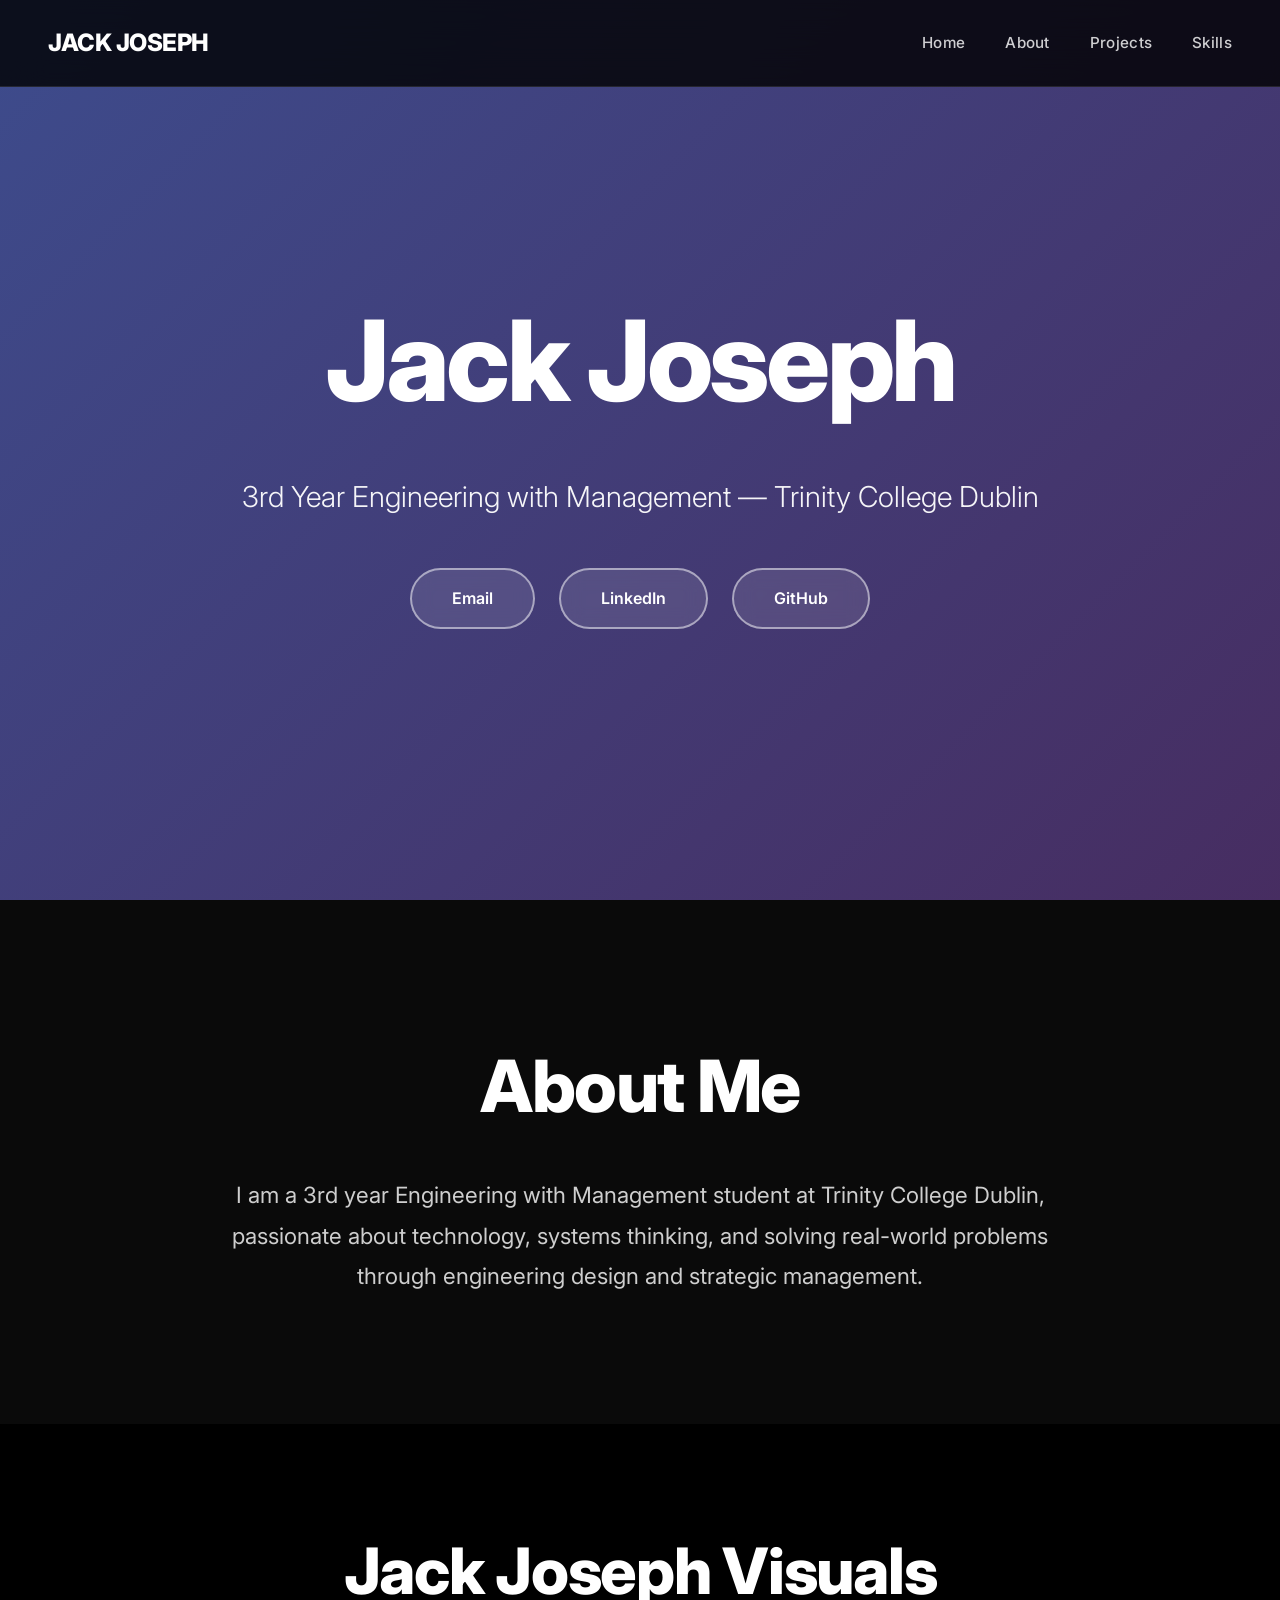
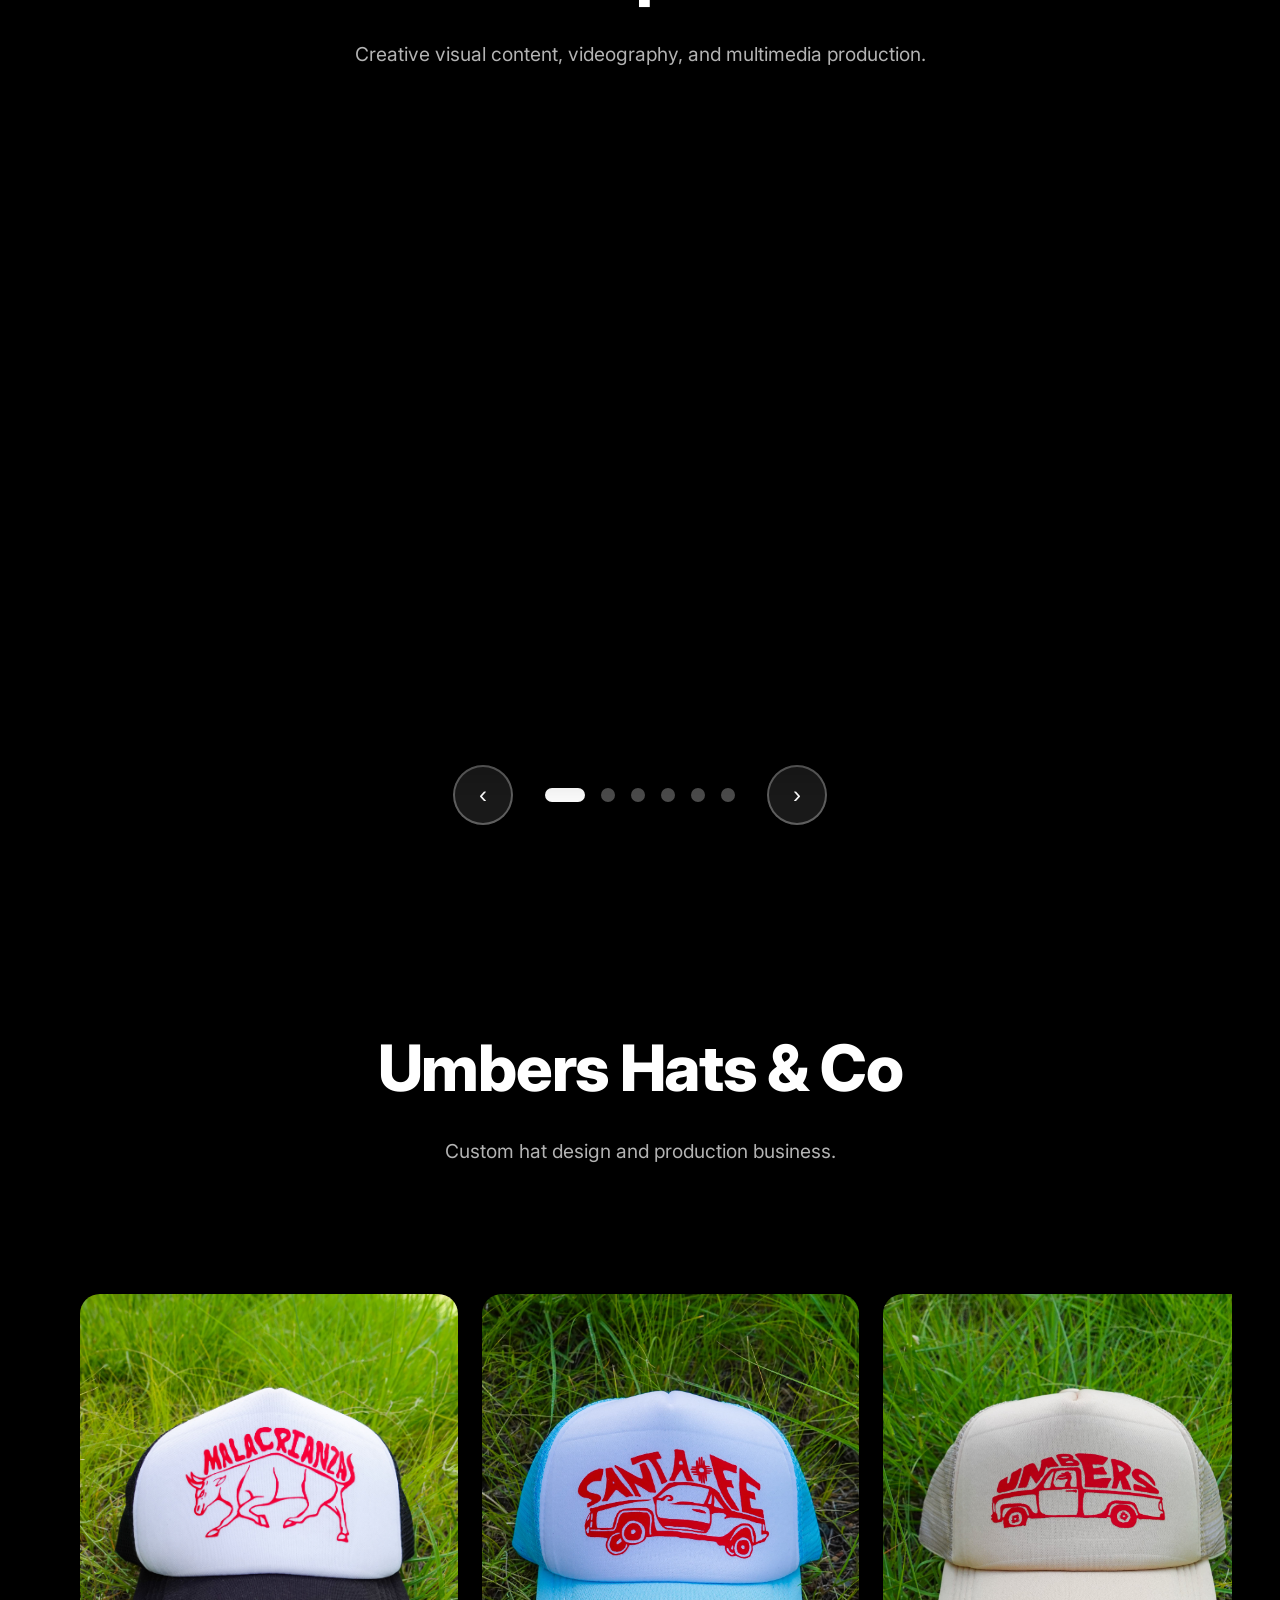
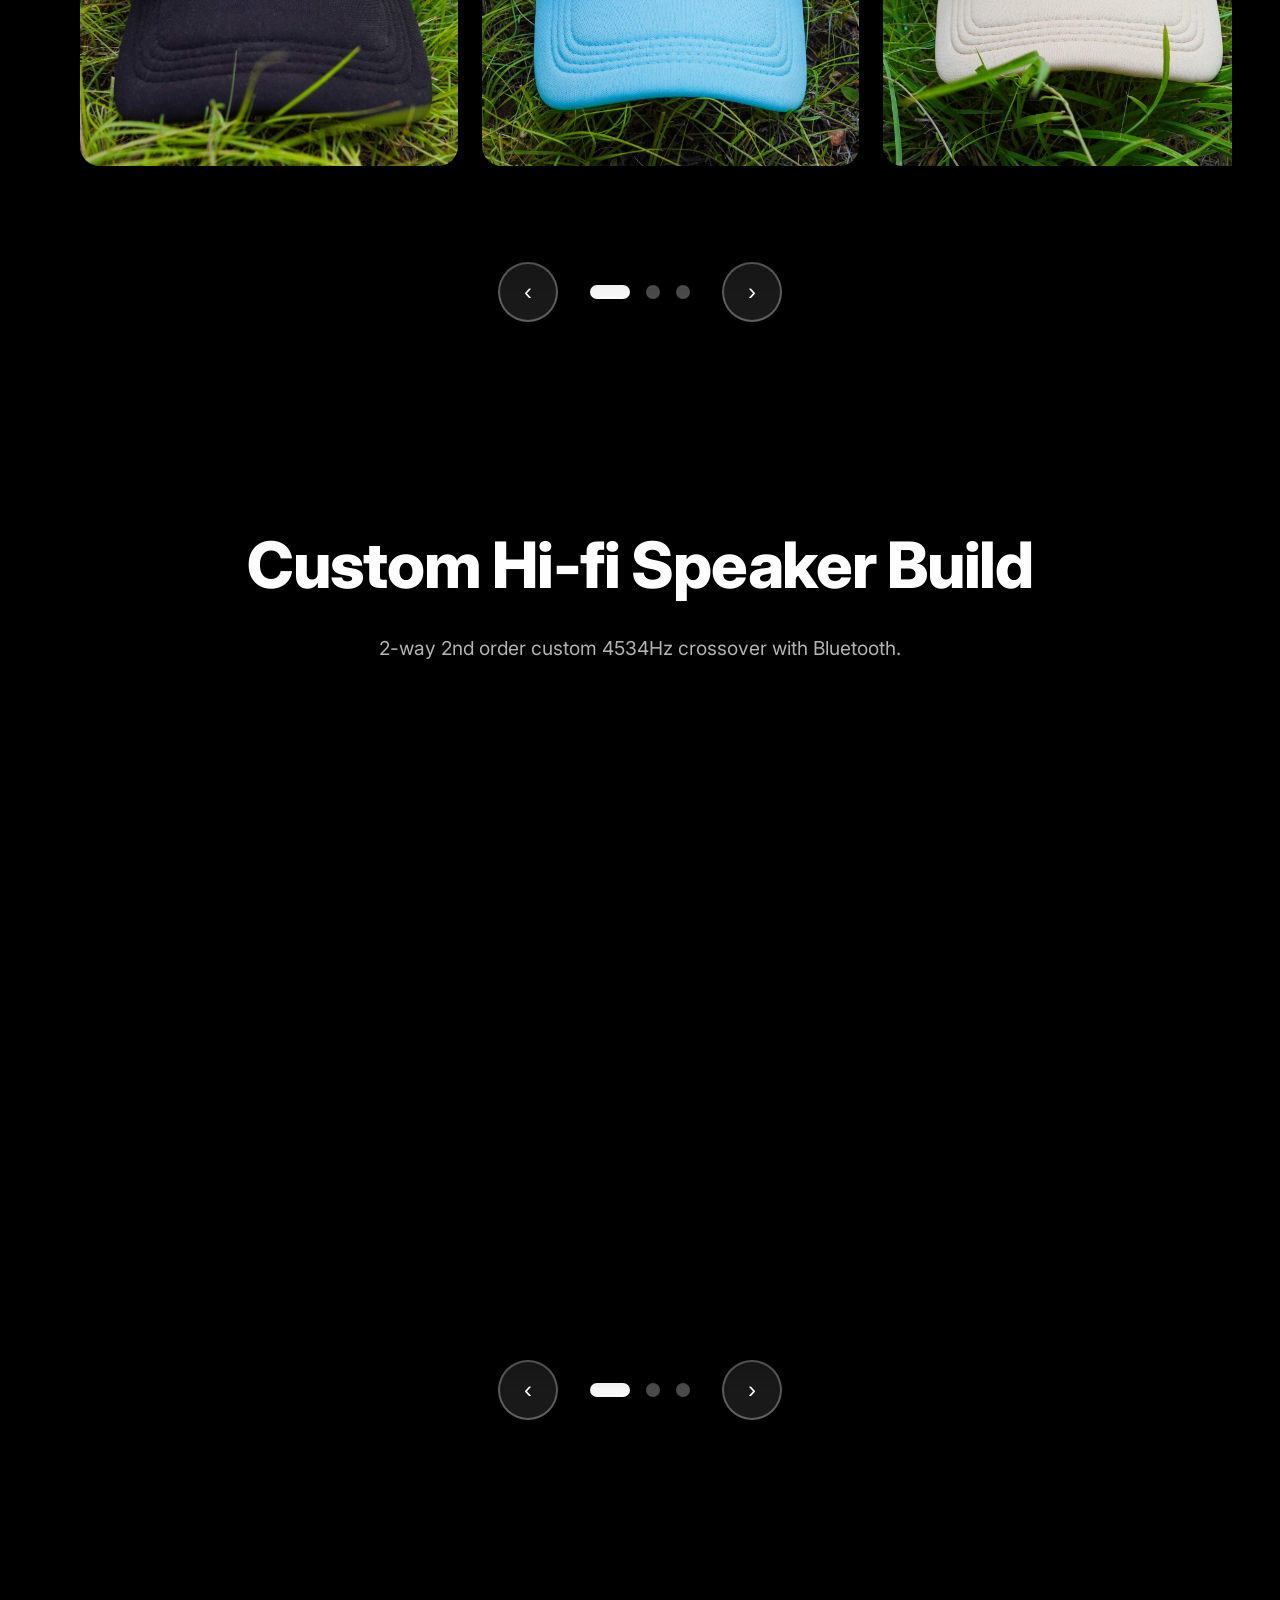
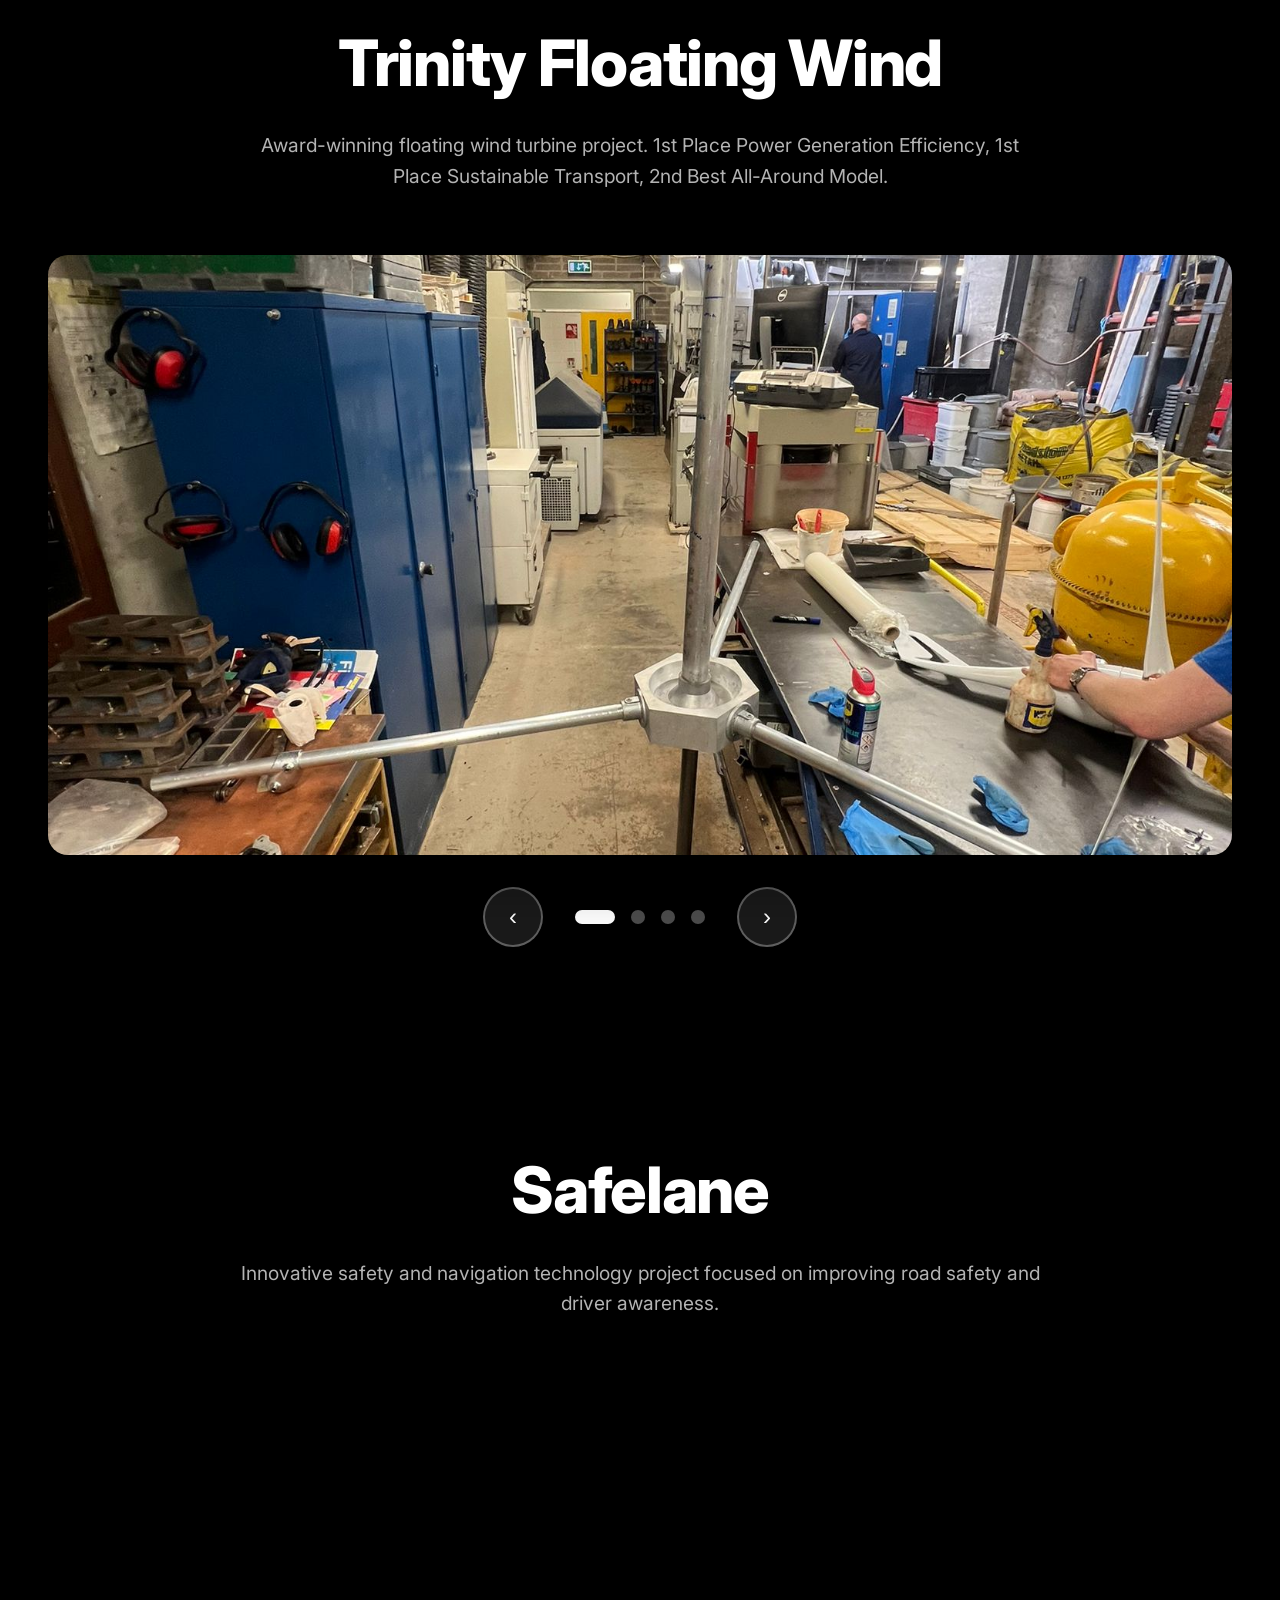
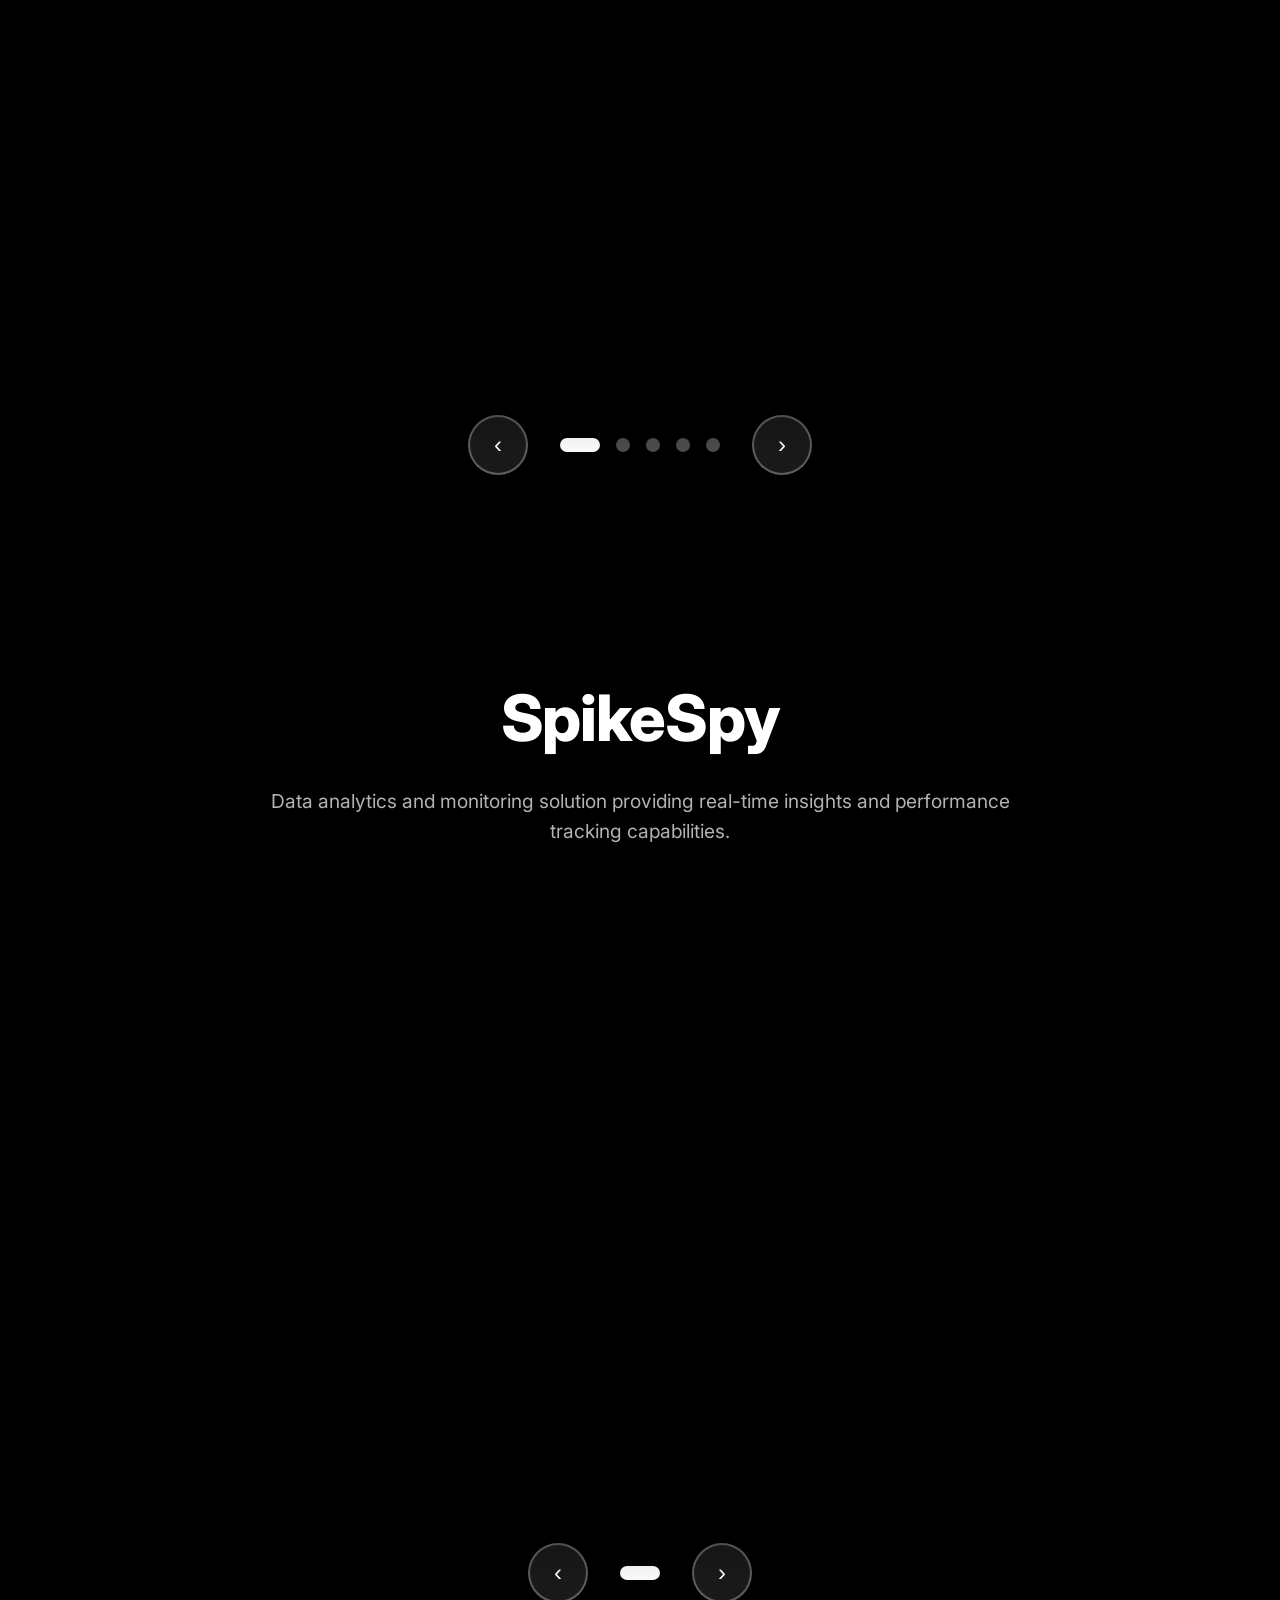
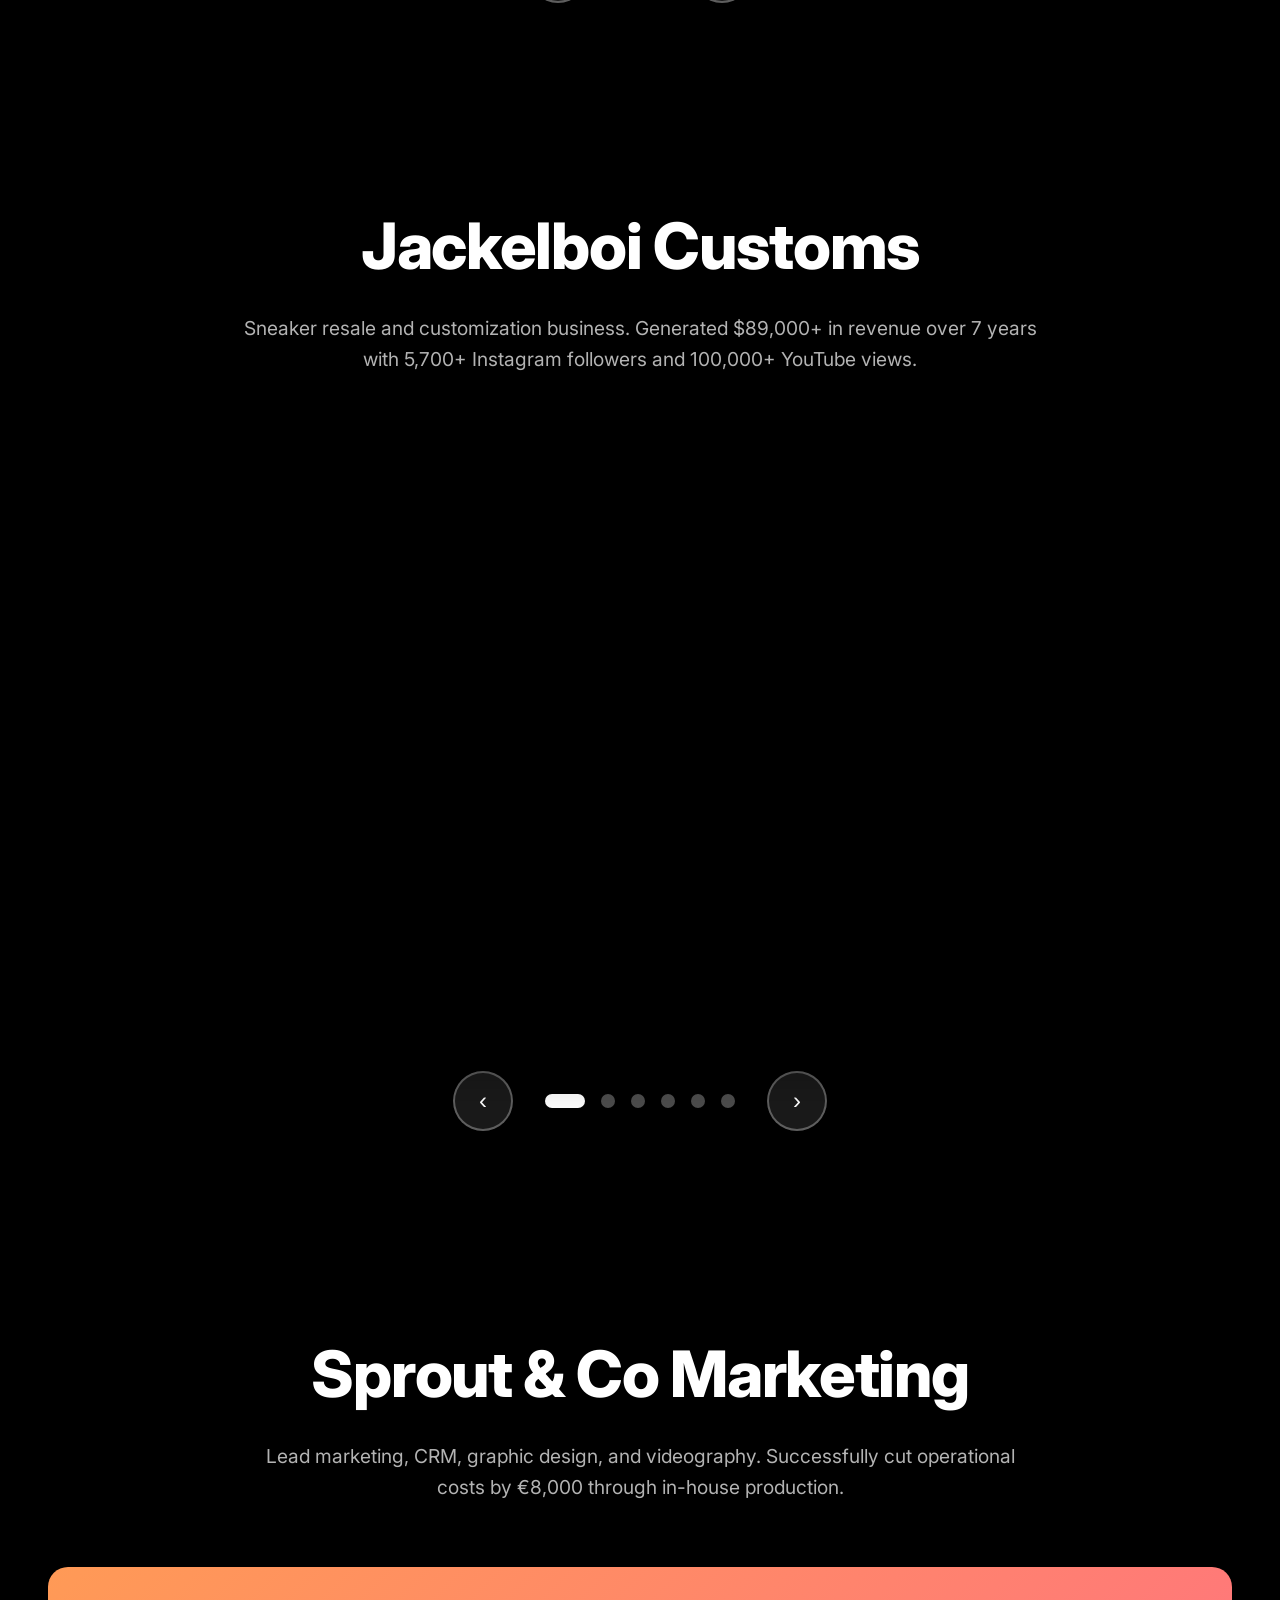
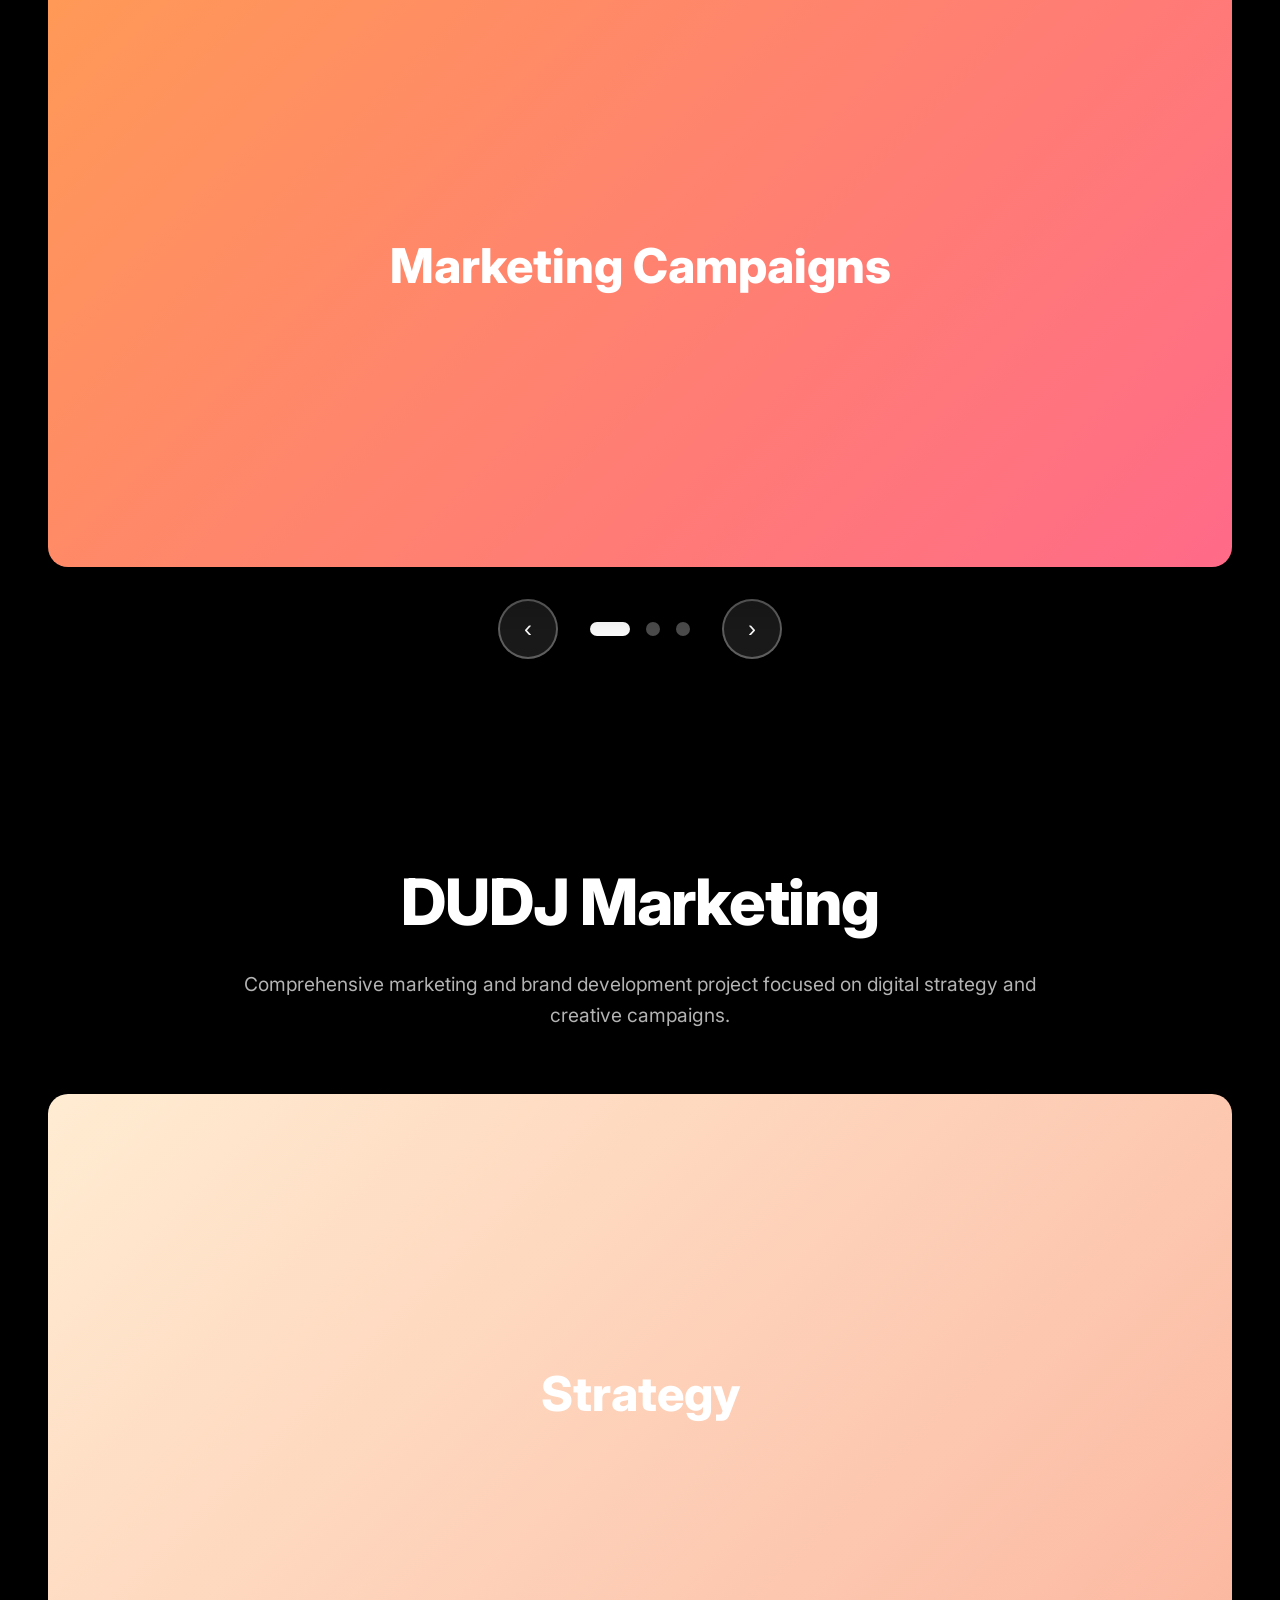
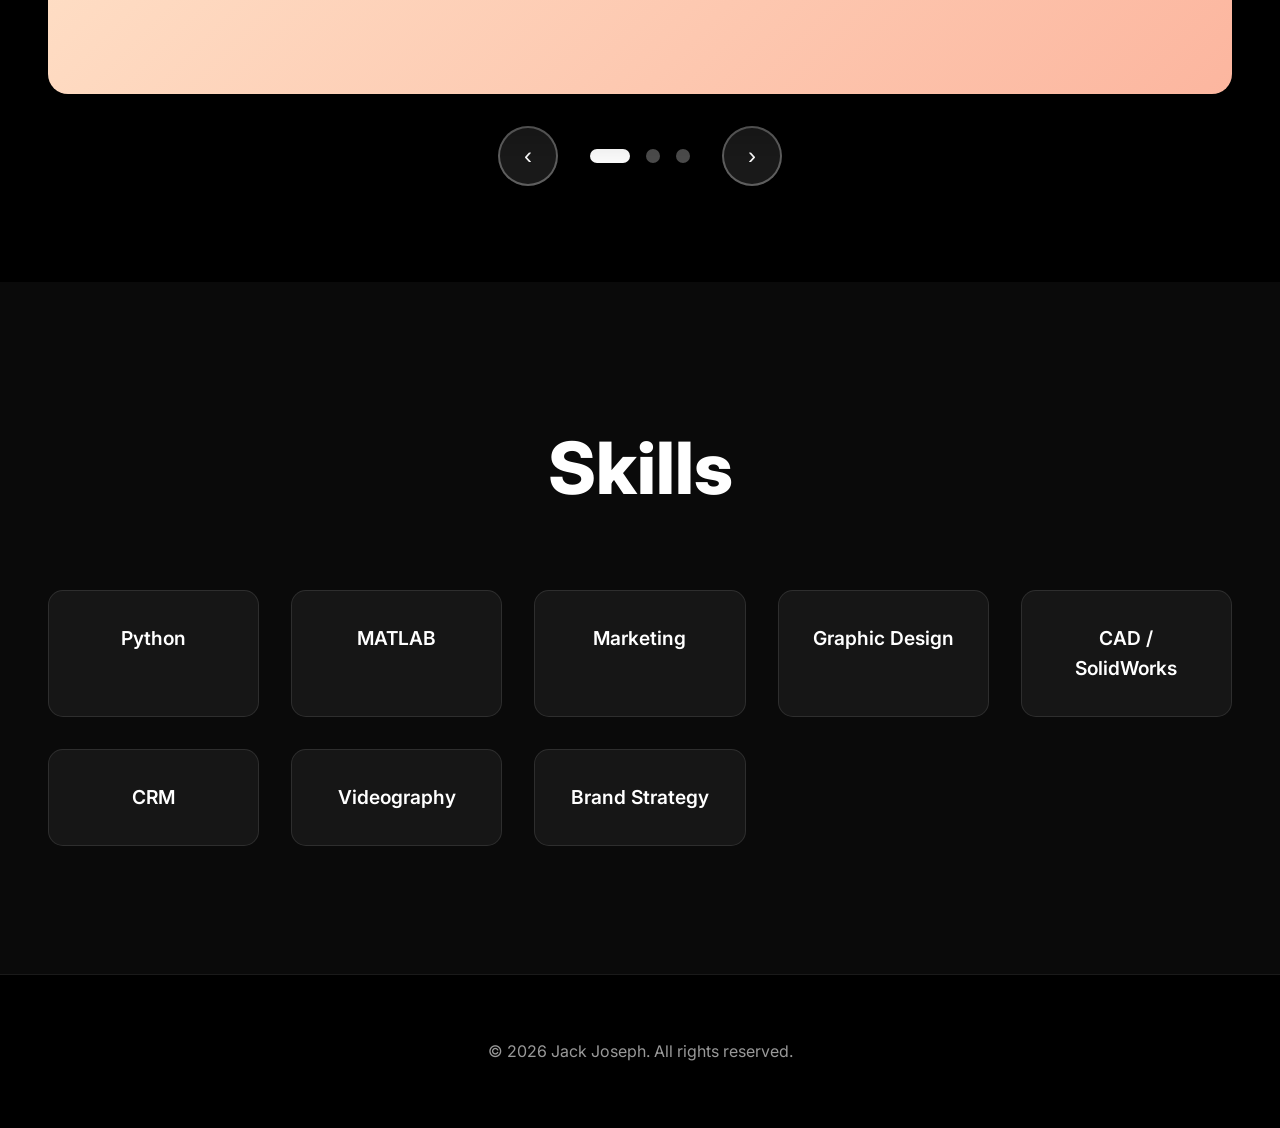
==== index.html @ 951cf1d5 "Add files via upload" ====
<!DOCTYPE html>
<html lang="en">
<head>
    <meta charset="UTF-8" />
    <meta name="viewport" content="width=device-width, initial-scale=1.0" />
    <title>Jack Joseph - Engineering Portfolio</title>
    <link href="https://fonts.googleapis.com/css2?family=Inter:wght@300;400;600;700;800&display=swap" rel="stylesheet">
    <style>
        * {
            box-sizing: border-box;
            margin: 0;
            padding: 0;
        }

        :root {
            --primary: #0a0a0a;
            --secondary: #1a1a1a;
            --accent: #3b82f6;
            --bg: #fafafa;
            --text: #ffffff;
        }

        body {
            font-family: "Inter", -apple-system, BlinkMacSystemFont, sans-serif;
            background: #000;
            color: var(--text);
            line-height: 1.6;
            overflow-x: hidden;
        }

        /* Navigation */
        nav {
            position: fixed;
            top: 0;
            width: 100%;
            background: rgba(0, 0, 0, 0.8);
            backdrop-filter: blur(20px);
            z-index: 1000;
            padding: 1.5rem 0;
            border-bottom: 1px solid rgba(255, 255, 255, 0.1);
        }

        nav .container {
            max-width: 1400px;
            margin: 0 auto;
            padding: 0 3rem;
            display: flex;
            justify-content: space-between;
            align-items: center;
        }

        nav .logo {
            font-weight: 800;
            font-size: 1.5rem;
            color: white;
            letter-spacing: -0.02em;
        }

        nav ul {
            display: flex;
            list-style: none;
            gap: 2.5rem;
        }

        nav a {
            color: rgba(255, 255, 255, 0.8);
            text-decoration: none;
            font-weight: 500;
            font-size: 0.95rem;
            transition: color 0.3s;
            letter-spacing: 0.02em;
        }

        nav a:hover {
            color: white;
        }

        /* Hero Section */
        .hero {
            height: 100vh;
            display: flex;
            align-items: center;
            justify-content: center;
            position: relative;
            overflow: hidden;
            background: linear-gradient(135deg, rgba(102, 126, 234, 0.6) 0%, rgba(118, 75, 162, 0.6) 100%);
        }

        .hero-content {
            position: relative;
            z-index: 2;
            text-align: center;
            max-width: 1000px;
            padding: 2rem;
        }

        .hero h1 {
            font-size: clamp(4rem, 10vw, 7rem);
            font-weight: 800;
            margin-bottom: 1.5rem;
            letter-spacing: -0.03em;
        }

        .hero .subtitle {
            font-size: clamp(1.3rem, 3vw, 1.8rem);
            margin-bottom: 3rem;
            font-weight: 300;
            opacity: 0.95;
        }

        .hero .contact-links {
            display: flex;
            gap: 1.5rem;
            justify-content: center;
            flex-wrap: wrap;
        }

        .hero .contact-links a {
            color: white;
            text-decoration: none;
            padding: 1rem 2.5rem;
            border: 2px solid rgba(255, 255, 255, 0.5);
            border-radius: 50px;
            font-weight: 600;
            font-size: 1rem;
            transition: all 0.3s;
            backdrop-filter: blur(10px);
            background: rgba(255, 255, 255, 0.1);
        }

        .hero .contact-links a:hover {
            background: white;
            color: var(--primary);
            transform: translateY(-2px);
        }

        /* About Section */
        #about {
            padding: 8rem 3rem;
            background: #0a0a0a;
            text-align: center;
        }

        #about h2 {
            font-size: clamp(3rem, 6vw, 4.5rem);
            font-weight: 800;
            margin-bottom: 2rem;
            letter-spacing: -0.02em;
        }

        #about p {
            max-width: 900px;
            margin: 0 auto;
            font-size: 1.4rem;
            line-height: 1.8;
            color: rgba(255, 255, 255, 0.8);
        }

        /* Projects Section */
        .project-section {
            min-height: 100vh;
            display: flex;
            flex-direction: column;
            padding: 6rem 0;
            background: #000;
        }

        .project-header {
            text-align: center;
            padding: 0 3rem 4rem;
        }

        .project-header h2 {
            font-size: clamp(2.5rem, 5vw, 4rem);
            font-weight: 800;
            margin-bottom: 1rem;
            letter-spacing: -0.02em;
        }

        .project-header p {
            font-size: 1.2rem;
            color: rgba(255, 255, 255, 0.7);
            max-width: 800px;
            margin: 0 auto;
            line-height: 1.6;
        }

        /* Image Slider */
        .slider-wrapper {
            position: relative;
            width: 100%;
            max-width: 1400px;
            margin: 0 auto;
            padding: 0 3rem;
        }

        .image-slider {
            position: relative;
            width: 100%;
            height: 600px;
            overflow: hidden;
            border-radius: 20px;
            box-shadow: 0 20px 60px rgba(0, 0, 0, 0.5);
        }

        /* Triple image grid for Umbers */
        .image-slider.triple-grid {
            height: 600px;
        }

        .image-slider.triple-grid .slides-container {
            display: flex;
            height: 100%;
        }

        .image-slider.triple-grid .slide {
            min-width: 100%;
            height: 100%;
            flex-shrink: 0;
            display: flex;
            gap: 1.5rem;
            padding: 2rem;
            background: #000;
            align-items: center;
            justify-content: center;
        }

        .image-slider.triple-grid .slide img {
            width: calc(33.333% - 1rem);
            height: auto;
            max-height: calc(100% - 4rem);
            object-fit: contain;
            border-radius: 20px;
        }

        .slides-container {
            display: flex;
            height: 100%;
            transition: transform 0.6s ease;
        }

        .slide {
            min-width: 100%;
            height: 100%;
            flex-shrink: 0;
        }

        .slide img {
            width: 100%;
            height: 100%;
            object-fit: cover;
        }

        .slide iframe {
            width: 100%;
            height: 100%;
            border: none;
        }

        .slide-gradient {
            width: 100%;
            height: 100%;
            display: flex;
            align-items: center;
            justify-content: center;
            font-size: 3rem;
            font-weight: 800;
            color: white;
        }

        /* Gradients */
        .gradient-1 { background: linear-gradient(135deg, #667eea 0%, #764ba2 100%); }
        .gradient-2 { background: linear-gradient(135deg, #f093fb 0%, #f5576c 100%); }
        .gradient-3 { background: linear-gradient(135deg, #4facfe 0%, #00f2fe 100%); }
        .gradient-4 { background: linear-gradient(135deg, #43e97b 0%, #38f9d7 100%); }
        .gradient-5 { background: linear-gradient(135deg, #fa709a 0%, #fee140 100%); }
        .gradient-6 { background: linear-gradient(135deg, #30cfd0 0%, #330867 100%); }
        .gradient-7 { background: linear-gradient(135deg, #a8edea 0%, #fed6e3 100%); }
        .gradient-8 { background: linear-gradient(135deg, #ff9a56 0%, #ff6a88 100%); }
        .gradient-9 { background: linear-gradient(135deg, #ffecd2 0%, #fcb69f 100%); }

        /* Slider Controls */
        .slider-controls {
            display: flex;
            justify-content: center;
            align-items: center;
            gap: 2rem;
            margin-top: 2rem;
        }

        .slider-btn {
            background: rgba(255, 255, 255, 0.1);
            border: 2px solid rgba(255, 255, 255, 0.3);
            color: white;
            width: 60px;
            height: 60px;
            border-radius: 50%;
            cursor: pointer;
            display: flex;
            align-items: center;
            justify-content: center;
            font-size: 1.5rem;
            transition: all 0.3s;
            user-select: none;
        }

        .slider-btn:hover {
            background: white;
            color: #000;
            transform: scale(1.1);
        }

        .slider-dots {
            display: flex;
            gap: 1rem;
        }

        .dot {
            width: 14px;
            height: 14px;
            border-radius: 50%;
            background: rgba(255, 255, 255, 0.3);
            cursor: pointer;
            transition: all 0.3s;
        }

        .dot:hover {
            background: rgba(255, 255, 255, 0.6);
        }

        .dot.active {
            background: white;
            width: 40px;
            border-radius: 7px;
        }

        /* Skills */
        #skills {
            padding: 8rem 3rem;
            background: #0a0a0a;
        }

        #skills h2 {
            font-size: clamp(3rem, 6vw, 4.5rem);
            font-weight: 800;
            margin-bottom: 4rem;
            text-align: center;
        }

        .skills-grid {
            display: grid;
            grid-template-columns: repeat(auto-fit, minmax(200px, 1fr));
            gap: 2rem;
            max-width: 1200px;
            margin: 0 auto;
        }

        .skill-item {
            background: rgba(255, 255, 255, 0.05);
            padding: 2rem;
            border-radius: 15px;
            text-align: center;
            font-weight: 600;
            font-size: 1.2rem;
            transition: all 0.3s;
            border: 1px solid rgba(255, 255, 255, 0.1);
        }

        .skill-item:hover {
            background: rgba(255, 255, 255, 0.1);
            transform: translateY(-5px);
        }

        /* Footer */
        footer {
            background: #000;
            color: rgba(255, 255, 255, 0.6);
            text-align: center;
            padding: 4rem 2rem;
            border-top: 1px solid rgba(255, 255, 255, 0.1);
        }

        @media (max-width: 768px) {
            .image-slider {
                height: 400px;
            }
        }
    </style>
</head>
<body>
    <nav>
        <div class="container">
            <div class="logo">JACK JOSEPH</div>
            <ul>
                <li><a href="#home">Home</a></li>
                <li><a href="#about">About</a></li>
                <li><a href="#projects">Projects</a></li>
                <li><a href="#skills">Skills</a></li>
            </ul>
        </div>
    </nav>

    <section id="home" class="hero">
        <div class="hero-content">
            <h1>Jack Joseph</h1>
            <p class="subtitle">3rd Year Engineering with Management — Trinity College Dublin</p>
            <div class="contact-links">
                <a href="mailto:josephj1@tcd.ie">Email</a>
                <a href="https://www.linkedin.com/in/jack-joseph-b38851240/">LinkedIn</a>
                <a href="https://github.com">GitHub</a>
            </div>
        </div>
    </section>

    <section id="about">
        <h2>About Me</h2>
        <p>
            I am a 3rd year Engineering with Management student at Trinity College Dublin,
            passionate about technology, systems thinking, and solving real-world problems
            through engineering design and strategic management.
        </p>
    </section>

    <div id="projects"></div>

    <!-- Jack Joseph Visuals -->
    <section class="project-section">
        <div class="project-header">
            <h2>Jack Joseph Visuals</h2>
            <p>Creative visual content, videography, and multimedia production.</p>
        </div>
        <div class="slider-wrapper">
            <div class="image-slider">
                <div class="slides-container" id="slider-visuals">
                    <div class="slide">
                        <iframe src="https://www.youtube.com/embed/6IbHHNg2tuY?enablejsapi=1" allow="accelerometer; autoplay; clipboard-write; encrypted-media; gyroscope; picture-in-picture" allowfullscreen></iframe>
                    </div>
                    <div class="slide">
                        <iframe src="https://www.youtube.com/embed/HGZYB6mUM8s?enablejsapi=1" allow="accelerometer; autoplay; clipboard-write; encrypted-media; gyroscope; picture-in-picture" allowfullscreen></iframe>
                    </div>
                    <div class="slide">
                        <iframe src="https://www.youtube.com/embed/t_5wJ2zNA_k?enablejsapi=1" allow="accelerometer; autoplay; clipboard-write; encrypted-media; gyroscope; picture-in-picture" allowfullscreen></iframe>
                    </div>
                    <div class="slide">
                        <img src="assets/visuals-1.jpg" alt="Visuals 1" onerror="this.parentElement.innerHTML='<div class=\'slide-gradient gradient-1\'>Visual Content</div>'" />
                    </div>
                    <div class="slide">
                        <img src="assets/visuals-2.jpg" alt="Visuals 2" onerror="this.parentElement.innerHTML='<div class=\'slide-gradient gradient-1\'>Photography</div>'" />
                    </div>
                    <div class="slide">
                        <img src="assets/visuals-3.jpg" alt="Visuals 3" onerror="this.parentElement.innerHTML='<div class=\'slide-gradient gradient-1\'>Production</div>'" />
                    </div>
                </div>
            </div>
            <div class="slider-controls">
                <button class="slider-btn" onclick="prevSlide('visuals')">‹</button>
                <div class="slider-dots" id="dots-visuals">
                    <span class="dot active" onclick="goToSlide('visuals', 0)"></span>
                    <span class="dot" onclick="goToSlide('visuals', 1)"></span>
                    <span class="dot" onclick="goToSlide('visuals', 2)"></span>
                    <span class="dot" onclick="goToSlide('visuals', 3)"></span>
                    <span class="dot" onclick="goToSlide('visuals', 4)"></span>
                    <span class="dot" onclick="goToSlide('visuals', 5)"></span>
                </div>
                <button class="slider-btn" onclick="nextSlide('visuals')">›</button>
            </div>
        </div>
    </section>

    <!-- Other Projects -->
    <section class="project-section">
        <div class="project-header">
            <h2>Umbers Hats & Co</h2>
            <p>Custom hat design and production business.</p>
        </div>
        <div class="slider-wrapper">
            <div class="image-slider triple-grid">
                <div class="slides-container" id="slider-umbers">
                    <div class="slide">
                        <img src="assets/umbers-1.jpg" alt="Umbers 1" onerror="this.parentElement.innerHTML='<div class=\'slide-gradient gradient-2\'>Design 1</div>'" />
                        <img src="assets/umbers-2.jpg" alt="Umbers 2" onerror="this.parentElement.innerHTML='<div class=\'slide-gradient gradient-2\'>Design 2</div>'" />
                        <img src="assets/umbers-3.jpg" alt="Umbers 3" onerror="this.parentElement.innerHTML='<div class=\'slide-gradient gradient-2\'>Design 3</div>'" />
                    </div>
                    <div class="slide">
                        <img src="assets/umbers-4.jpg" alt="Umbers 4" onerror="this.parentElement.innerHTML='<div class=\'slide-gradient gradient-2\'>Design 4</div>'" />
                        <img src="assets/umbers-5.jpg" alt="Umbers 5" onerror="this.parentElement.innerHTML='<div class=\'slide-gradient gradient-2\'>Design 5</div>'" />
                        <img src="assets/umbers-6.jpg" alt="Umbers 6" onerror="this.parentElement.innerHTML='<div class=\'slide-gradient gradient-2\'>Design 6</div>'" />
                    </div>
                    <div class="slide">
                        <img src="assets/umbers-7.jpg" alt="Umbers 7" onerror="this.parentElement.innerHTML='<div class=\'slide-gradient gradient-2\'>Design 7</div>'" />
                        <img src="assets/umbers-8.jpg" alt="Umbers 8" onerror="this.parentElement.innerHTML='<div class=\'slide-gradient gradient-2\'>Design 8</div>'" />
                        <img src="assets/umbers-9.jpg" alt="Umbers 9" onerror="this.parentElement.innerHTML='<div class=\'slide-gradient gradient-2\'>Design 9</div>'" />
                    </div>
                </div>
            </div>
            <div class="slider-controls">
                <button class="slider-btn" onclick="prevSlide('umbers')">‹</button>
                <div class="slider-dots" id="dots-umbers">
                    <span class="dot active" onclick="goToSlide('umbers', 0)"></span>
                    <span class="dot" onclick="goToSlide('umbers', 1)"></span>
                    <span class="dot" onclick="goToSlide('umbers', 2)"></span>
                </div>
                <button class="slider-btn" onclick="nextSlide('umbers')">›</button>
            </div>
        </div>
    </section>

    <section class="project-section">
        <div class="project-header">
            <h2>Custom Hi-fi Speaker Build</h2>
            <p>2-way 2nd order custom 4534Hz crossover with Bluetooth.</p>
        </div>
        <div class="slider-wrapper">
            <div class="image-slider">
                <div class="slides-container" id="slider-speaker">
                    <div class="slide">
                        <iframe src="https://www.youtube.com/embed/x4s9UsKnLC0?enablejsapi=1" allow="accelerometer; autoplay; clipboard-write; encrypted-media; gyroscope; picture-in-picture" allowfullscreen></iframe>
                    </div>
                    <div class="slide">
                        <img src="assets/speaker-1.jpg" alt="Speaker 1" onerror="this.parentElement.innerHTML='<div class=\'slide-gradient gradient-3\'>Build Process</div>'" />
                    </div>
                    <div class="slide">
                        <img src="assets/speaker-2.jpg" alt="Speaker 2" onerror="this.parentElement.innerHTML='<div class=\'slide-gradient gradient-3\'>Final Product</div>'" />
                    </div>
                </div>
            </div>
            <div class="slider-controls">
                <button class="slider-btn" onclick="prevSlide('speaker')">‹</button>
                <div class="slider-dots" id="dots-speaker">
                    <span class="dot active" onclick="goToSlide('speaker', 0)"></span>
                    <span class="dot" onclick="goToSlide('speaker', 1)"></span>
                    <span class="dot" onclick="goToSlide('speaker', 2)"></span>
                </div>
                <button class="slider-btn" onclick="nextSlide('speaker')">›</button>
            </div>
        </div>
    </section>

    <!-- Trinity Floating Wind -->
    <section class="project-section">
        <div class="project-header">
            <h2>Trinity Floating Wind</h2>
            <p>Award-winning floating wind turbine project. 1st Place Power Generation Efficiency, 1st Place Sustainable Transport, 2nd Best All-Around Model.</p>
        </div>
        <div class="slider-wrapper">
            <div class="image-slider">
                <div class="slides-container" id="slider-wind">
                    <div class="slide">
                        <img src="assets/wind-1.jpg" alt="Wind 1" onerror="this.parentElement.innerHTML='<div class=\'slide-gradient gradient-4\'>Design Phase</div>'" />
                    </div>
                    <div class="slide">
                        <img src="assets/wind-2.jpg" alt="Wind 2" onerror="this.parentElement.innerHTML='<div class=\'slide-gradient gradient-4\'>Testing</div>'" />
                    </div>
                    <div class="slide">
                        <img src="assets/wind-3.jpg" alt="Wind 3" onerror="this.parentElement.innerHTML='<div class=\'slide-gradient gradient-4\'>Competition</div>'" />
                    </div>
                    <div class="slide">
                        <img src="assets/wind-4.jpg" alt="Wind 4" onerror="this.parentElement.innerHTML='<div class=\'slide-gradient gradient-4\'>Final Model</div>'" />
                    </div>
                </div>
            </div>
            <div class="slider-controls">
                <button class="slider-btn" onclick="prevSlide('wind')">‹</button>
                <div class="slider-dots" id="dots-wind">
                    <span class="dot active" onclick="goToSlide('wind', 0)"></span>
                    <span class="dot" onclick="goToSlide('wind', 1)"></span>
                    <span class="dot" onclick="goToSlide('wind', 2)"></span>
                    <span class="dot" onclick="goToSlide('wind', 3)"></span>
                </div>
                <button class="slider-btn" onclick="nextSlide('wind')">›</button>
            </div>
        </div>
    </section>

    <!-- Safelane -->
    <section class="project-section">
        <div class="project-header">
            <h2>Safelane</h2>
            <p>Innovative safety and navigation technology project focused on improving road safety and driver awareness.</p>
        </div>
        <div class="slider-wrapper">
            <div class="image-slider">
                <div class="slides-container" id="slider-safelane">
                    <div class="slide">
                        <iframe src="https://www.youtube.com/embed/RfiwDNVkwkM?enablejsapi=1" allow="accelerometer; autoplay; clipboard-write; encrypted-media; gyroscope; picture-in-picture" allowfullscreen></iframe>
                    </div>
                    <div class="slide">
                        <img src="assets/safelane-1.jpg" alt="Safelane 1" onerror="this.parentElement.innerHTML='<div class=\'slide-gradient gradient-5\'>Concept</div>'" />
                    </div>
                    <div class="slide">
                        <img src="assets/safelane-2.jpg" alt="Safelane 2" onerror="this.parentElement.innerHTML='<div class=\'slide-gradient gradient-5\'>Prototype</div>'" />
                    </div>
                    <div class="slide">
                        <img src="assets/safelane-3.jpg" alt="Safelane 3" onerror="this.parentElement.innerHTML='<div class=\'slide-gradient gradient-5\'>Implementation</div>'" />
                    </div>
                    <div class="slide">
                        <img src="assets/safelane-4.jpg" alt="Safelane 4" onerror="this.parentElement.innerHTML='<div class=\'slide-gradient gradient-5\'>Final Product</div>'" />
                    </div>
                </div>
            </div>
            <div class="slider-controls">
                <button class="slider-btn" onclick="prevSlide('safelane')">‹</button>
                <div class="slider-dots" id="dots-safelane">
                    <span class="dot active" onclick="goToSlide('safelane', 0)"></span>
                    <span class="dot" onclick="goToSlide('safelane', 1)"></span>
                    <span class="dot" onclick="goToSlide('safelane', 2)"></span>
                    <span class="dot" onclick="goToSlide('safelane', 3)"></span>
                    <span class="dot" onclick="goToSlide('safelane', 4)"></span>
                </div>
                <button class="slider-btn" onclick="nextSlide('safelane')">›</button>
            </div>
        </div>
    </section>

    <!-- SpikeSpy -->
    <section class="project-section">
        <div class="project-header">
            <h2>SpikeSpy</h2>
            <p>Data analytics and monitoring solution providing real-time insights and performance tracking capabilities.</p>
        </div>
        <div class="slider-wrapper">
            <div class="image-slider">
                <div class="slides-container" id="slider-spikespy">
                    <div class="slide">
                        <iframe src="https://www.youtube.com/embed/SOVb5kKBNkc?enablejsapi=1" allow="accelerometer; autoplay; clipboard-write; encrypted-media; gyroscope; picture-in-picture" allowfullscreen></iframe>
                    </div>
                </div>
            </div>
            <div class="slider-controls">
                <button class="slider-btn" onclick="prevSlide('spikespy')">‹</button>
                <div class="slider-dots" id="dots-spikespy">
                    <span class="dot active" onclick="goToSlide('spikespy', 0)"></span>
                </div>
                <button class="slider-btn" onclick="nextSlide('spikespy')">›</button>
            </div>
        </div>
    </section>

    <!-- Jackelboi Customs -->
    <section class="project-section">
        <div class="project-header">
            <h2>Jackelboi Customs</h2>
            <p>Sneaker resale and customization business. Generated $89,000+ in revenue over 7 years with 5,700+ Instagram followers and 100,000+ YouTube views.</p>
        </div>
        <div class="slider-wrapper">
            <div class="image-slider triple-grid">
                <div class="slides-container" id="slider-jackelboi">
                    <div class="slide">
                        <iframe src="https://www.youtube.com/embed/vDUb3GZd0Xk?enablejsapi=1" allow="accelerometer; autoplay; clipboard-write; encrypted-media; gyroscope; picture-in-picture" allowfullscreen style="width: 100%; height: 100%; border-radius: 0;"></iframe>
                    </div>
                    <div class="slide">
                        <iframe src="https://www.youtube.com/embed/L0ae-o86a1U?enablejsapi=1" allow="accelerometer; autoplay; clipboard-write; encrypted-media; gyroscope; picture-in-picture" allowfullscreen style="width: 100%; height: 100%; border-radius: 0;"></iframe>
                    </div>
                    <div class="slide">
                        <iframe src="https://www.youtube.com/embed/aC7FNUWhTxs?enablejsapi=1" allow="accelerometer; autoplay; clipboard-write; encrypted-media; gyroscope; picture-in-picture" allowfullscreen style="width: 100%; height: 100%; border-radius: 0;"></iframe>
                    </div>
                    <div class="slide">
                        <img src="assets/jackelboi-1.jpg" alt="Jackelboi 1" onerror="this.parentElement.innerHTML='<div class=\'slide-gradient gradient-7\'>Custom Design 1</div>'" />
                        <img src="assets/jackelboi-2.jpg" alt="Jackelboi 2" onerror="this.parentElement.innerHTML='<div class=\'slide-gradient gradient-7\'>Custom Design 2</div>'" />
                        <img src="assets/jackelboi-3.jpg" alt="Jackelboi 3" onerror="this.parentElement.innerHTML='<div class=\'slide-gradient gradient-7\'>Custom Design 3</div>'" />
                    </div>
                    <div class="slide">
                        <img src="assets/jackelboi-4.jpg" alt="Jackelboi 4" onerror="this.parentElement.innerHTML='<div class=\'slide-gradient gradient-7\'>Custom Design 4</div>'" />
                        <img src="assets/jackelboi-5.jpg" alt="Jackelboi 5" onerror="this.parentElement.innerHTML='<div class=\'slide-gradient gradient-7\'>Custom Design 5</div>'" />
                        <img src="assets/jackelboi-6.jpg" alt="Jackelboi 6" onerror="this.parentElement.innerHTML='<div class=\'slide-gradient gradient-7\'>Custom Design 6</div>'" />
                    </div>
                    <div class="slide">
                        <img src="assets/jackelboi-7.jpg" alt="Jackelboi 7" onerror="this.parentElement.innerHTML='<div class=\'slide-gradient gradient-7\'>Custom Design 7</div>'" />
                        <img src="assets/jackelboi-8.jpg" alt="Jackelboi 8" onerror="this.parentElement.innerHTML='<div class=\'slide-gradient gradient-7\'>Custom Design 8</div>'" />
                        <img src="assets/jackelboi-9.jpg" alt="Jackelboi 9" onerror="this.parentElement.innerHTML='<div class=\'slide-gradient gradient-7\'>Custom Design 9</div>'" />
                    </div>
                </div>
            </div>
            <div class="slider-controls">
                <button class="slider-btn" onclick="prevSlide('jackelboi')">‹</button>
                <div class="slider-dots" id="dots-jackelboi">
                    <span class="dot active" onclick="goToSlide('jackelboi', 0)"></span>
                    <span class="dot" onclick="goToSlide('jackelboi', 1)"></span>
                    <span class="dot" onclick="goToSlide('jackelboi', 2)"></span>
                    <span class="dot" onclick="goToSlide('jackelboi', 3)"></span>
                    <span class="dot" onclick="goToSlide('jackelboi', 4)"></span>
                    <span class="dot" onclick="goToSlide('jackelboi', 5)"></span>
                </div>
                <button class="slider-btn" onclick="nextSlide('jackelboi')">›</button>
            </div>
        </div>
    </section>

    <!-- Sprout & Co Marketing -->
    <section class="project-section">
        <div class="project-header">
            <h2>Sprout & Co Marketing</h2>
            <p>Lead marketing, CRM, graphic design, and videography. Successfully cut operational costs by €8,000 through in-house production.</p>
        </div>
        <div class="slider-wrapper">
            <div class="image-slider">
                <div class="slides-container" id="slider-sprout">
                    <div class="slide">
                        <img src="assets/sprout-1.jpg" alt="Sprout 1" onerror="this.parentElement.innerHTML='<div class=\'slide-gradient gradient-8\'>Marketing Campaigns</div>'" />
                    </div>
                    <div class="slide">
                        <img src="assets/sprout-2.jpg" alt="Sprout 2" onerror="this.parentElement.innerHTML='<div class=\'slide-gradient gradient-8\'>Brand Design</div>'" />
                    </div>
                    <div class="slide">
                        <img src="assets/sprout-3.jpg" alt="Sprout 3" onerror="this.parentElement.innerHTML='<div class=\'slide-gradient gradient-8\'>Video Content</div>'" />
                    </div>
                </div>
            </div>
            <div class="slider-controls">
                <button class="slider-btn" onclick="prevSlide('sprout')">‹</button>
                <div class="slider-dots" id="dots-sprout">
                    <span class="dot active" onclick="goToSlide('sprout', 0)"></span>
                    <span class="dot" onclick="goToSlide('sprout', 1)"></span>
                    <span class="dot" onclick="goToSlide('sprout', 2)"></span>
                </div>
                <button class="slider-btn" onclick="nextSlide('sprout')">›</button>
            </div>
        </div>
    </section>

    <!-- DUDJ Marketing -->
    <section class="project-section">
        <div class="project-header">
            <h2>DUDJ Marketing</h2>
            <p>Comprehensive marketing and brand development project focused on digital strategy and creative campaigns.</p>
        </div>
        <div class="slider-wrapper">
            <div class="image-slider">
                <div class="slides-container" id="slider-dudj">
                    <div class="slide">
                        <img src="assets/dudj-1.jpg" alt="DUDJ 1" onerror="this.parentElement.innerHTML='<div class=\'slide-gradient gradient-9\'>Strategy</div>'" />
                    </div>
                    <div class="slide">
                        <img src="assets/dudj-2.jpg" alt="DUDJ 2" onerror="this.parentElement.innerHTML='<div class=\'slide-gradient gradient-9\'>Execution</div>'" />
                    </div>
                    <div class="slide">
                        <img src="assets/dudj-3.jpg" alt="DUDJ 3" onerror="this.parentElement.innerHTML='<div class=\'slide-gradient gradient-9\'>Results</div>'" />
                    </div>
                </div>
            </div>
            <div class="slider-controls">
                <button class="slider-btn" onclick="prevSlide('dudj')">‹</button>
                <div class="slider-dots" id="dots-dudj">
                    <span class="dot active" onclick="goToSlide('dudj', 0)"></span>
                    <span class="dot" onclick="goToSlide('dudj', 1)"></span>
                    <span class="dot" onclick="goToSlide('dudj', 2)"></span>
                </div>
                <button class="slider-btn" onclick="nextSlide('dudj')">›</button>
            </div>
        </div>
    </section>

    <section id="skills">
        <h2>Skills</h2>
        <div class="skills-grid">
            <div class="skill-item">Python</div>
            <div class="skill-item">MATLAB</div>
            <div class="skill-item">Marketing</div>
            <div class="skill-item">Graphic Design</div>
            <div class="skill-item">CAD / SolidWorks</div>
            <div class="skill-item">CRM</div>
            <div class="skill-item">Videography</div>
            <div class="skill-item">Brand Strategy</div>
        </div>
    </section>

    <footer>
        <p>© 2026 Jack Joseph. All rights reserved.</p>
    </footer>

    <script>
        const slides = {
            visuals: 0,
            umbers: 0,
            speaker: 0,
            wind: 0,
            safelane: 0,
            spikespy: 0,
            jackelboi: 0,
            sprout: 0,
            dudj: 0
        };

        let autoSlideIntervals = {};
        let isHovering = {};

        function nextSlide(project) {
            const container = document.getElementById('slider-' + project);
            const dots = document.getElementById('dots-' + project).children;
            slides[project] = (slides[project] + 1) % dots.length;
            updateSlider(project);
        }

        function prevSlide(project) {
            const container = document.getElementById('slider-' + project);
            const dots = document.getElementById('dots-' + project).children;
            slides[project] = (slides[project] - 1 + dots.length) % dots.length;
            updateSlider(project);
        }

        function goToSlide(project, index) {
            slides[project] = index;
            updateSlider(project);
        }

        function updateSlider(project) {
            const container = document.getElementById('slider-' + project);
            const dots = document.getElementById('dots-' + project).children;
            container.style.transform = 'translateX(-' + (slides[project] * 100) + '%)';
            
            for (let i = 0; i < dots.length; i++) {
                dots[i].classList.remove('active');
            }
            dots[slides[project]].classList.add('active');
        }

        function startAutoSlide(project) {
            autoSlideIntervals[project] = setInterval(function() {
                if (!isHovering[project]) {
                    nextSlide(project);
                }
            }, 5000);
        }

        function stopAutoSlide(project) {
            clearInterval(autoSlideIntervals[project]);
        }

        // Initialize auto-slide for all projects
        ['visuals', 'umbers', 'speaker', 'wind', 'safelane', 'spikespy', 'jackelboi', 'sprout', 'dudj'].forEach(function(project) {
            isHovering[project] = false;
            startAutoSlide(project);

            // Add hover listeners to pause auto-slide
            const slider = document.getElementById('slider-' + project).parentElement;
            slider.addEventListener('mouseenter', function() {
                isHovering[project] = true;
            });
            slider.addEventListener('mouseleave', function() {
                isHovering[project] = false;
            });
        });
    </script>
</body>
</html>
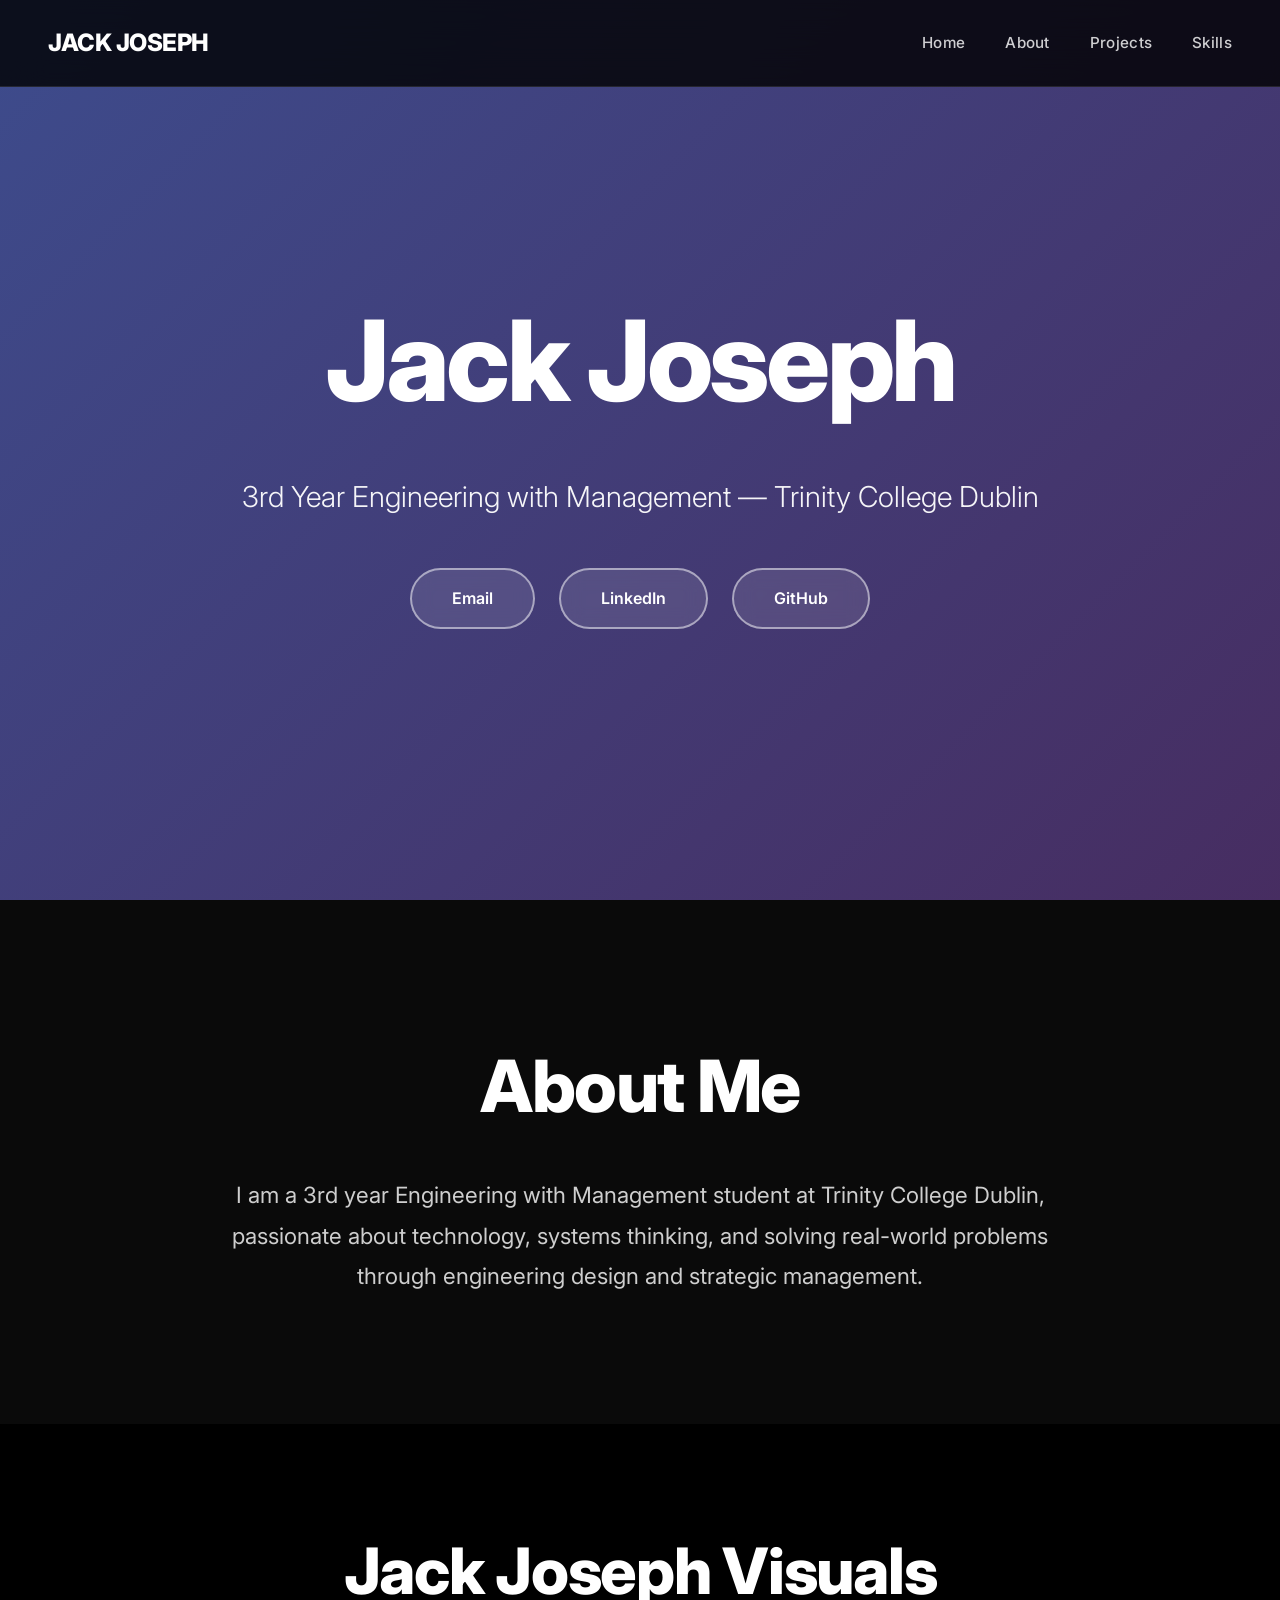
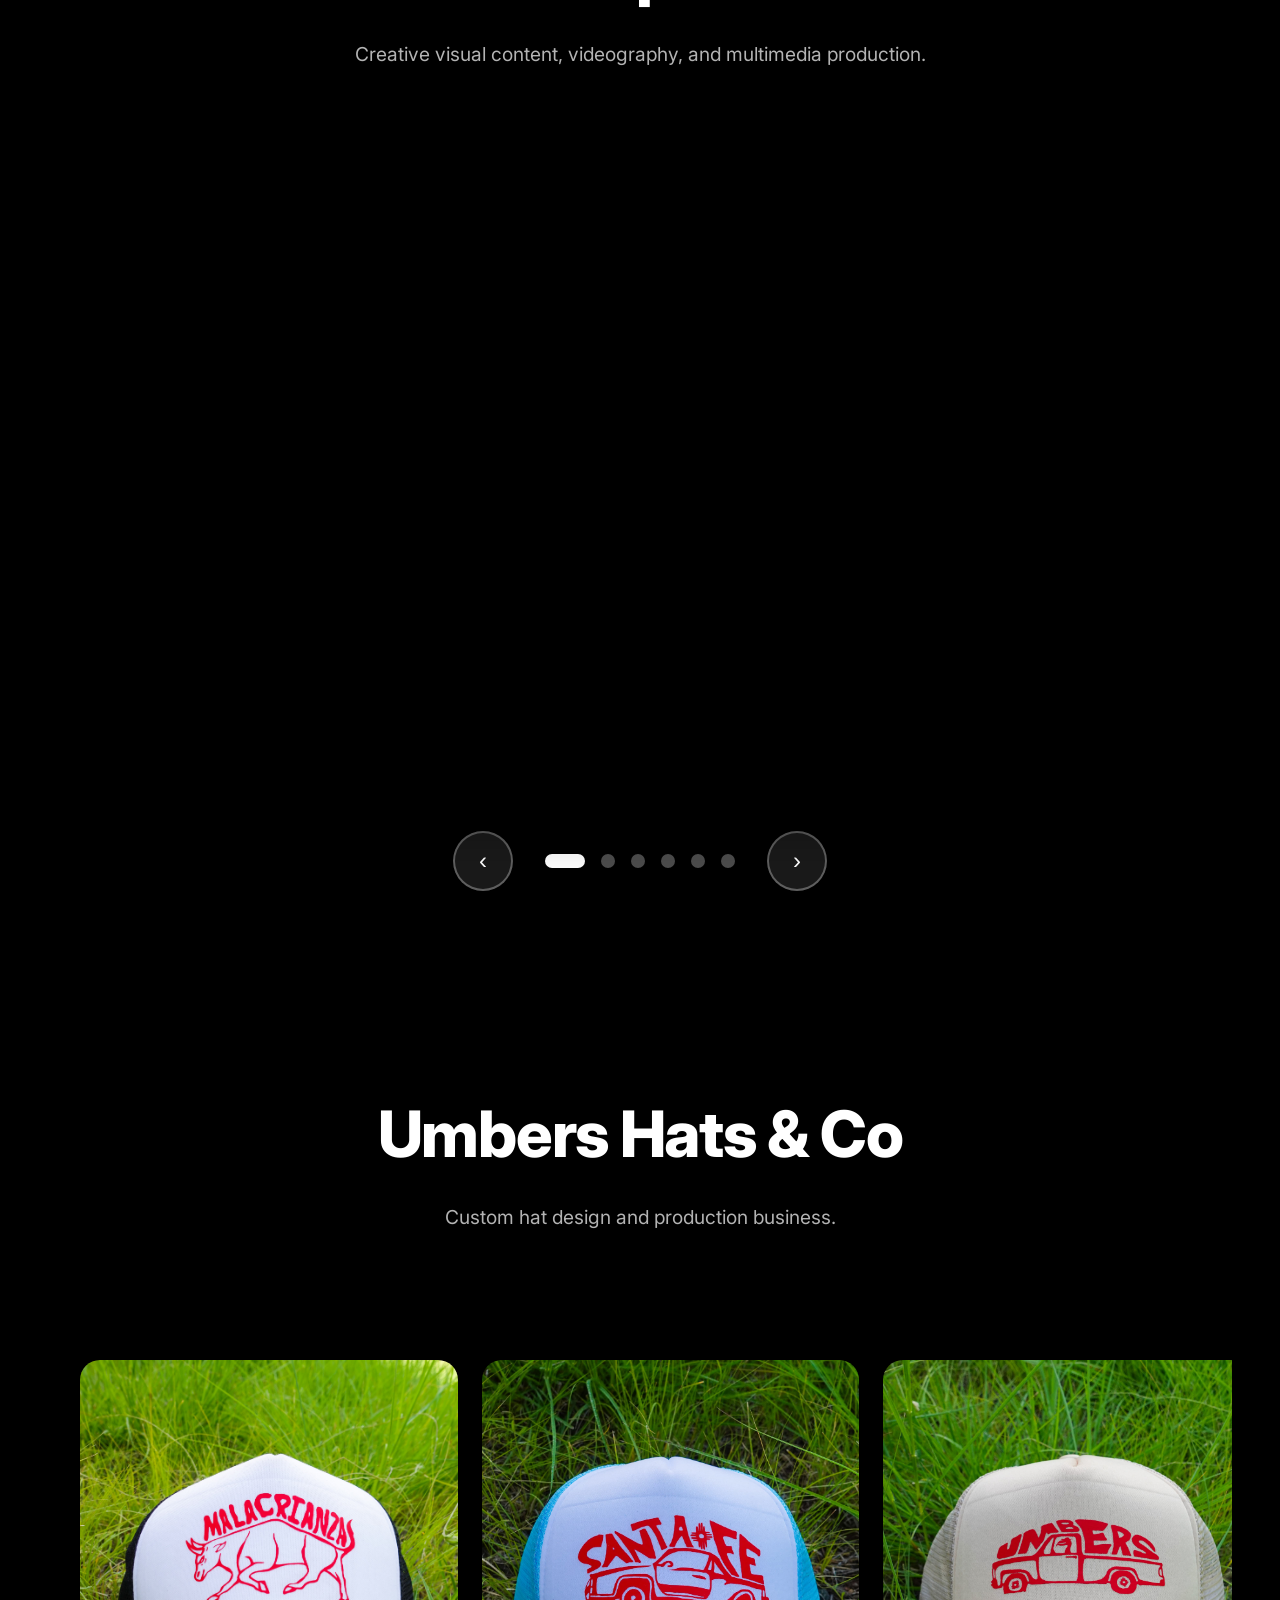
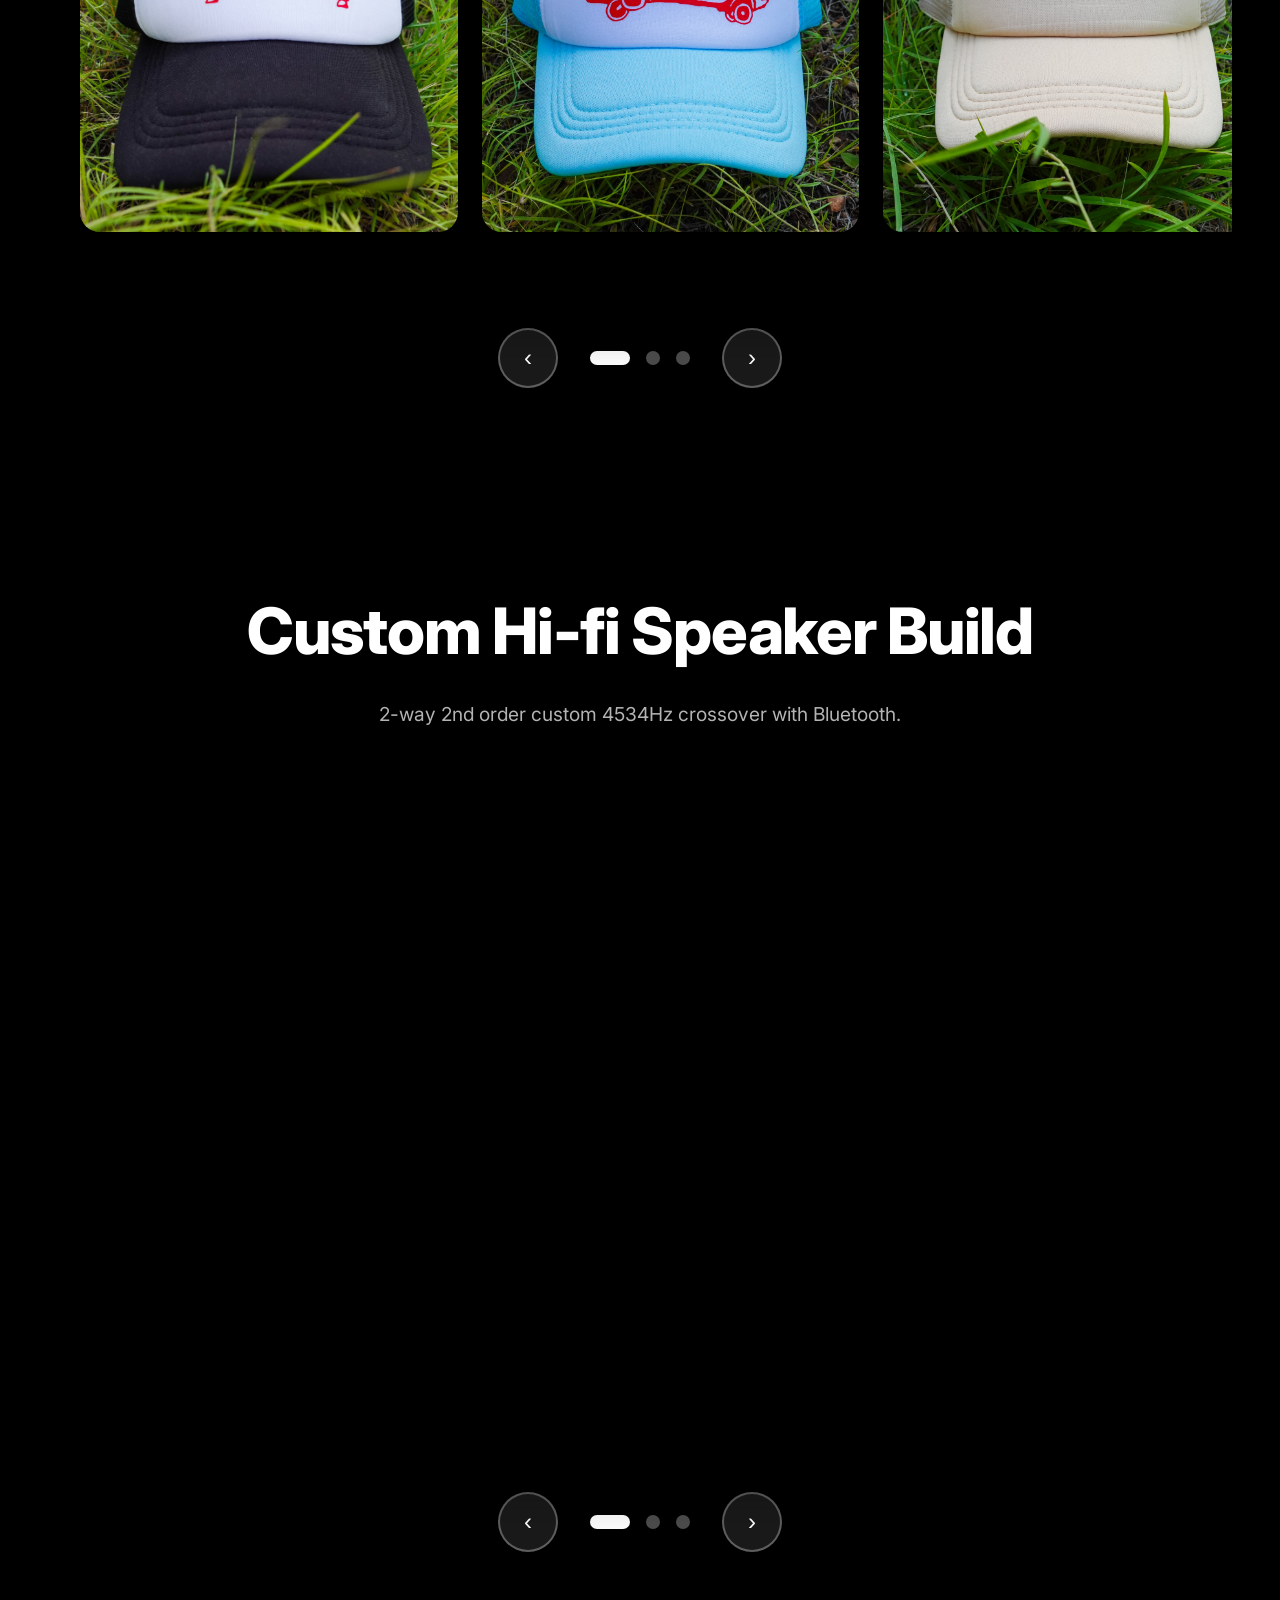
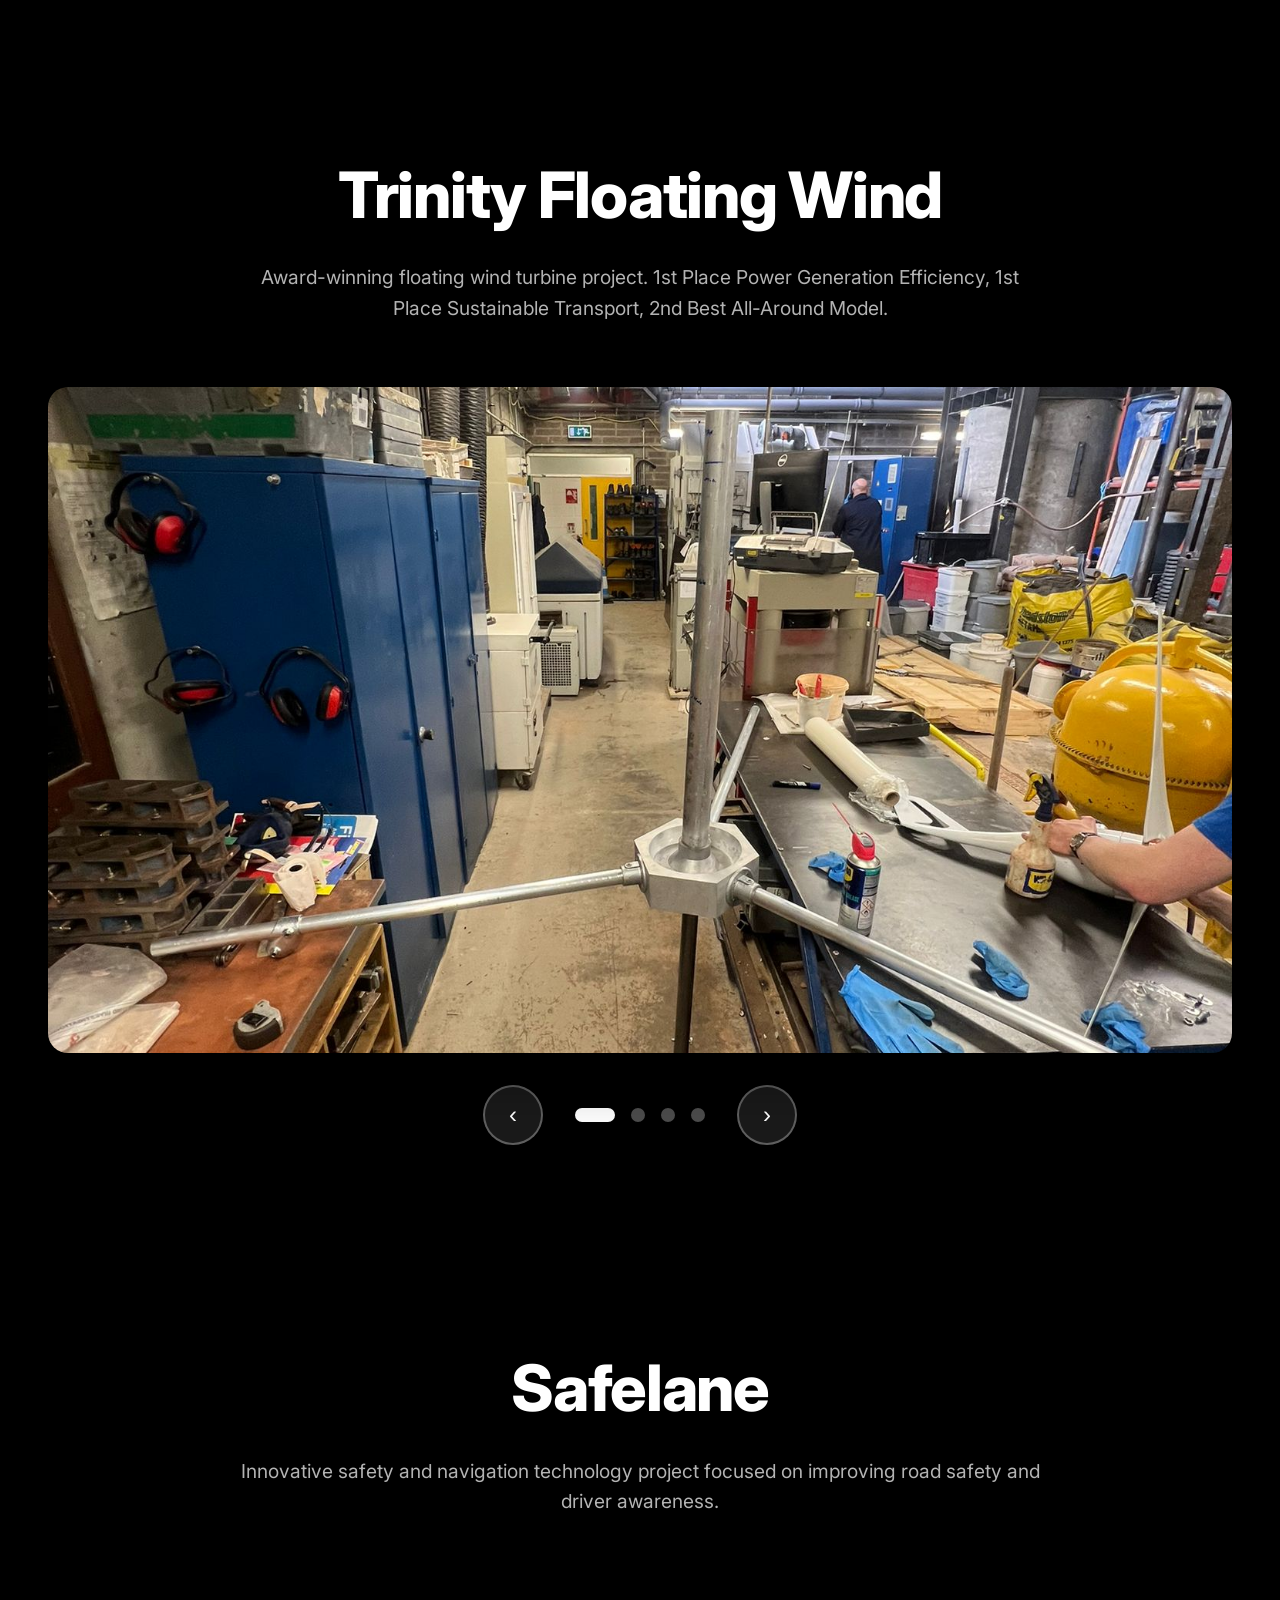
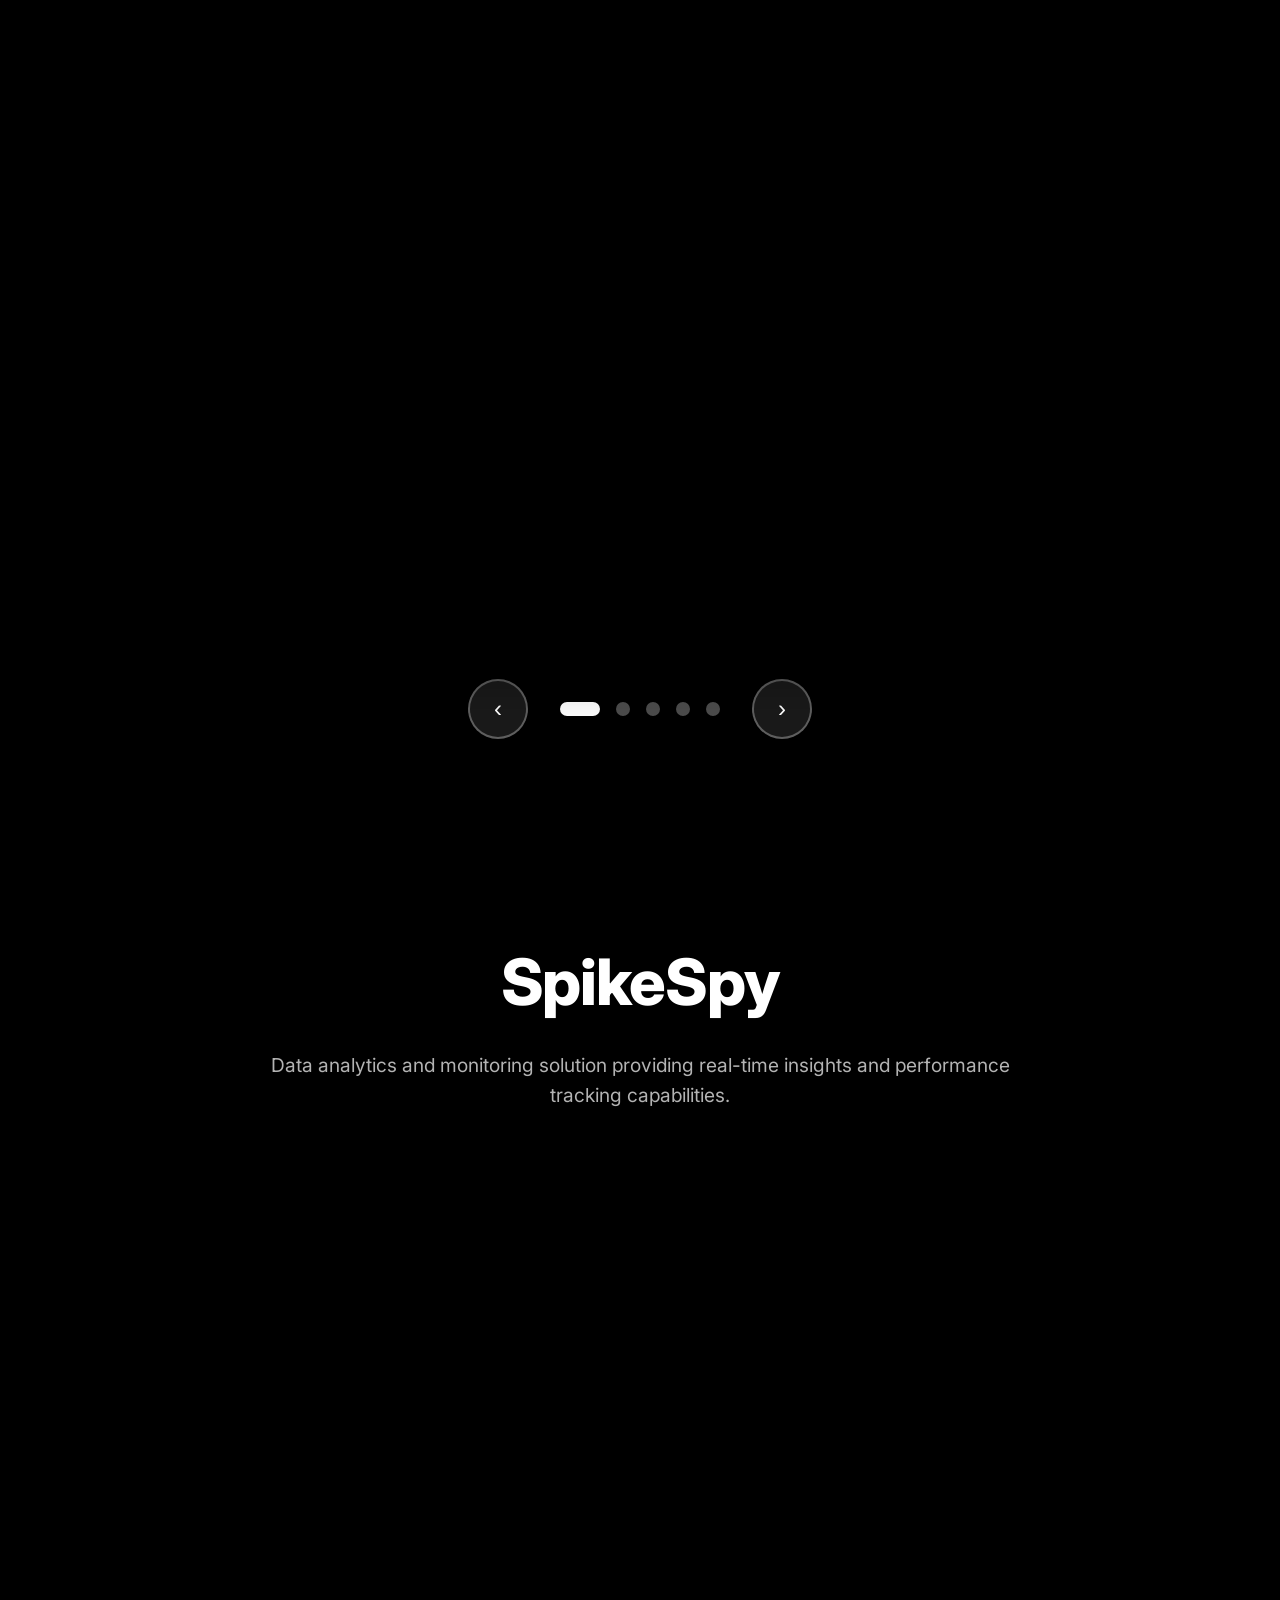
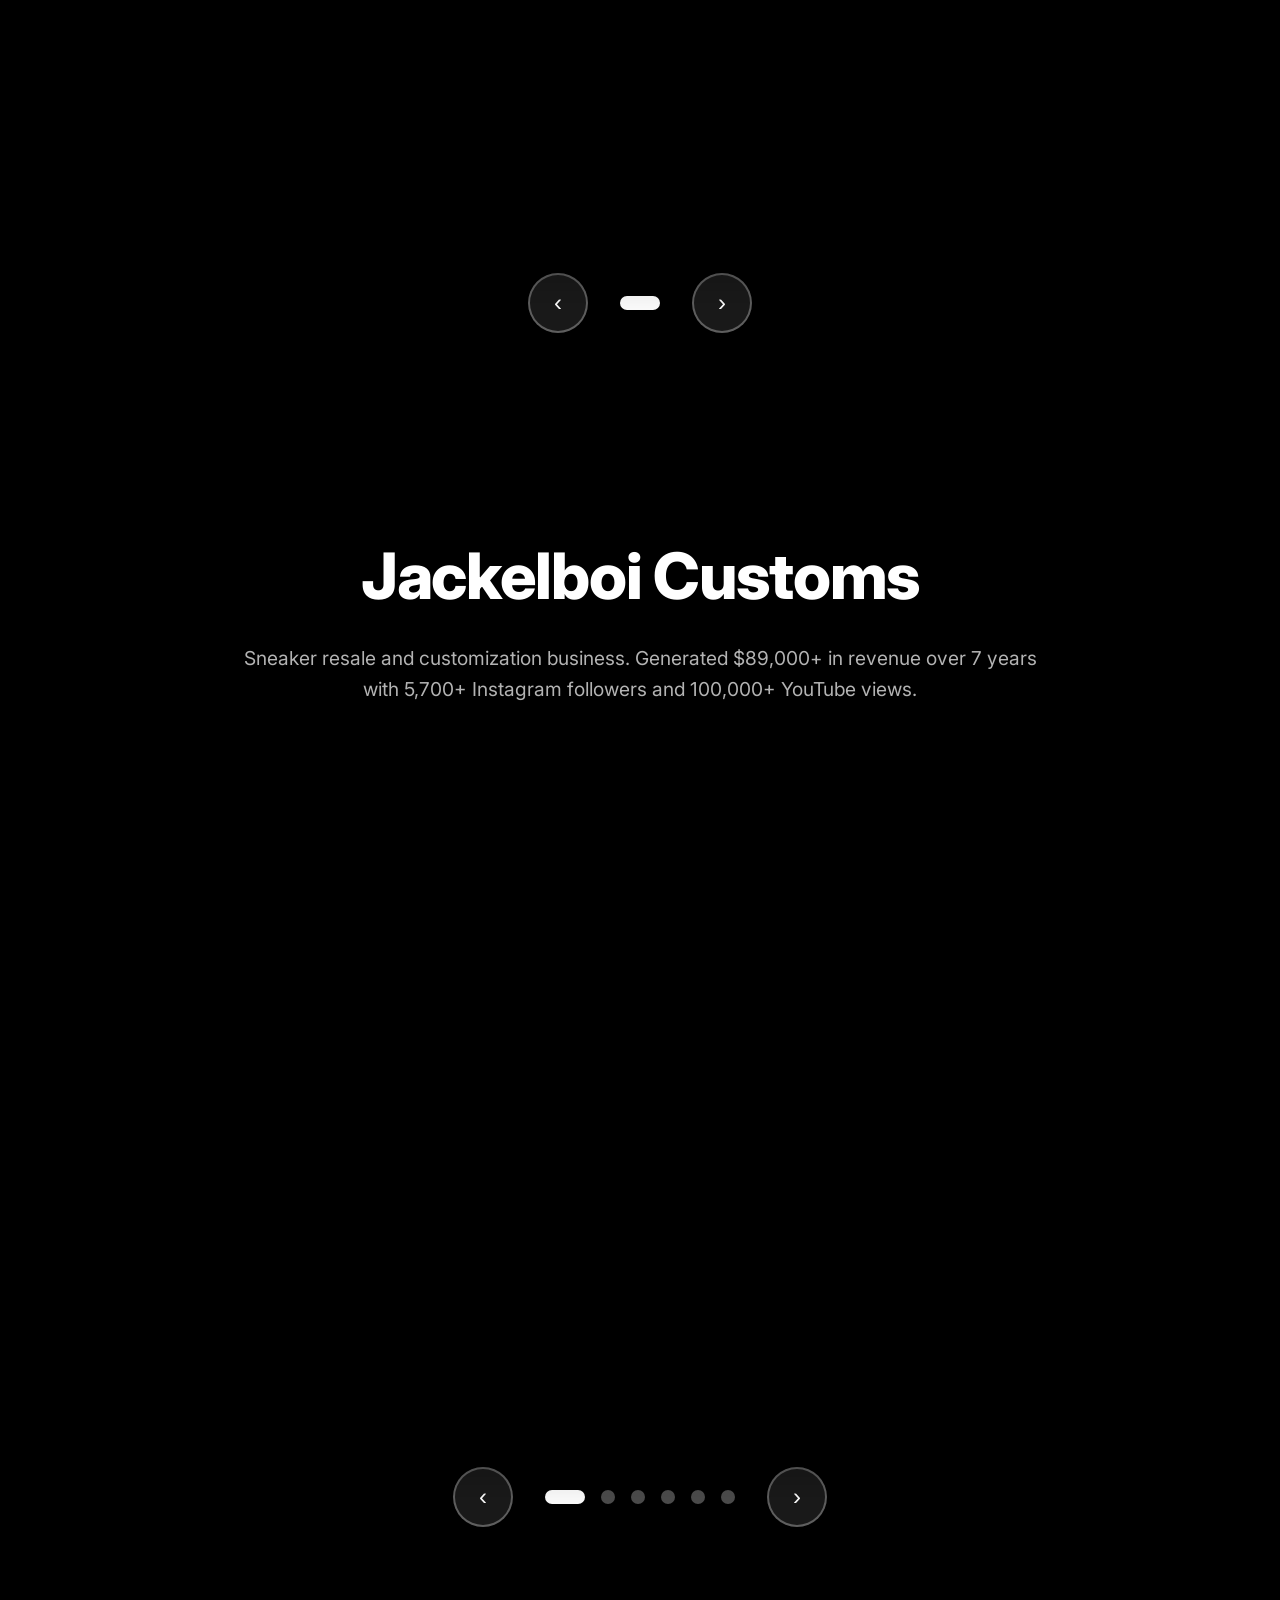
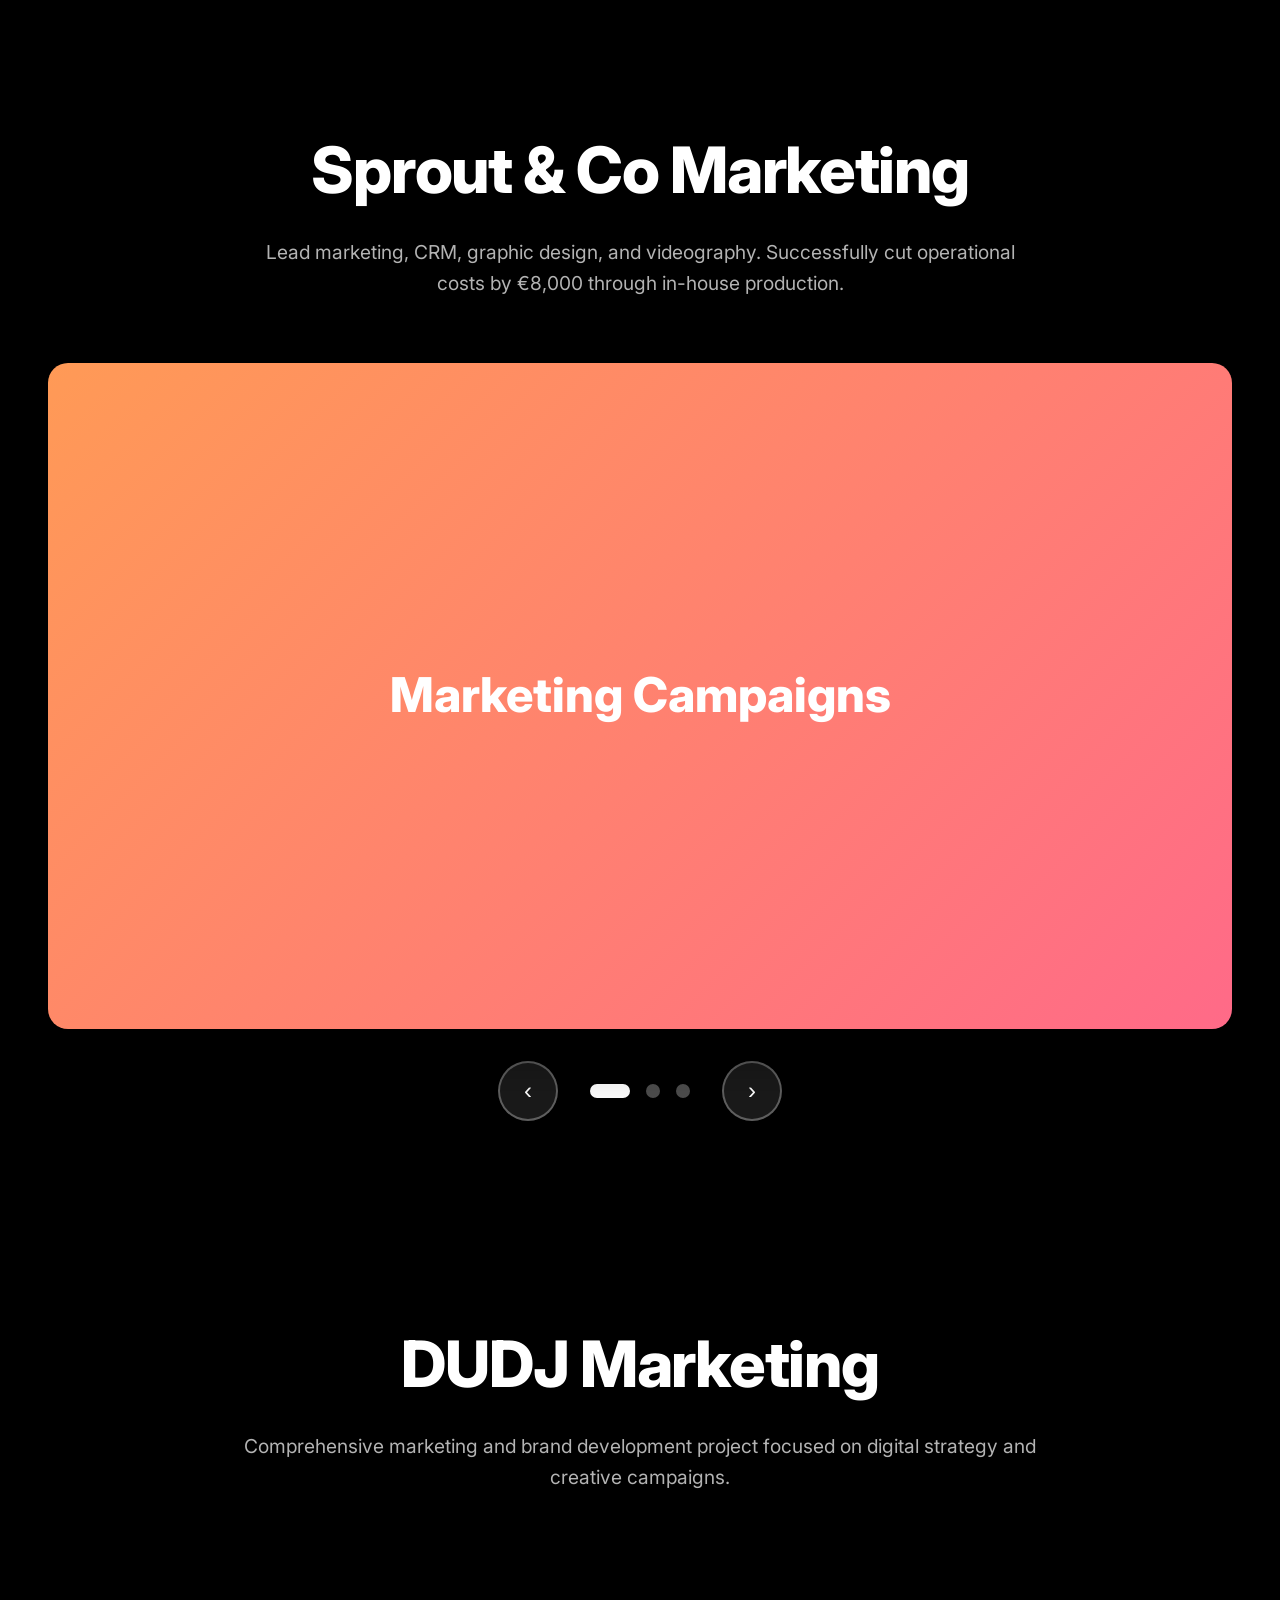
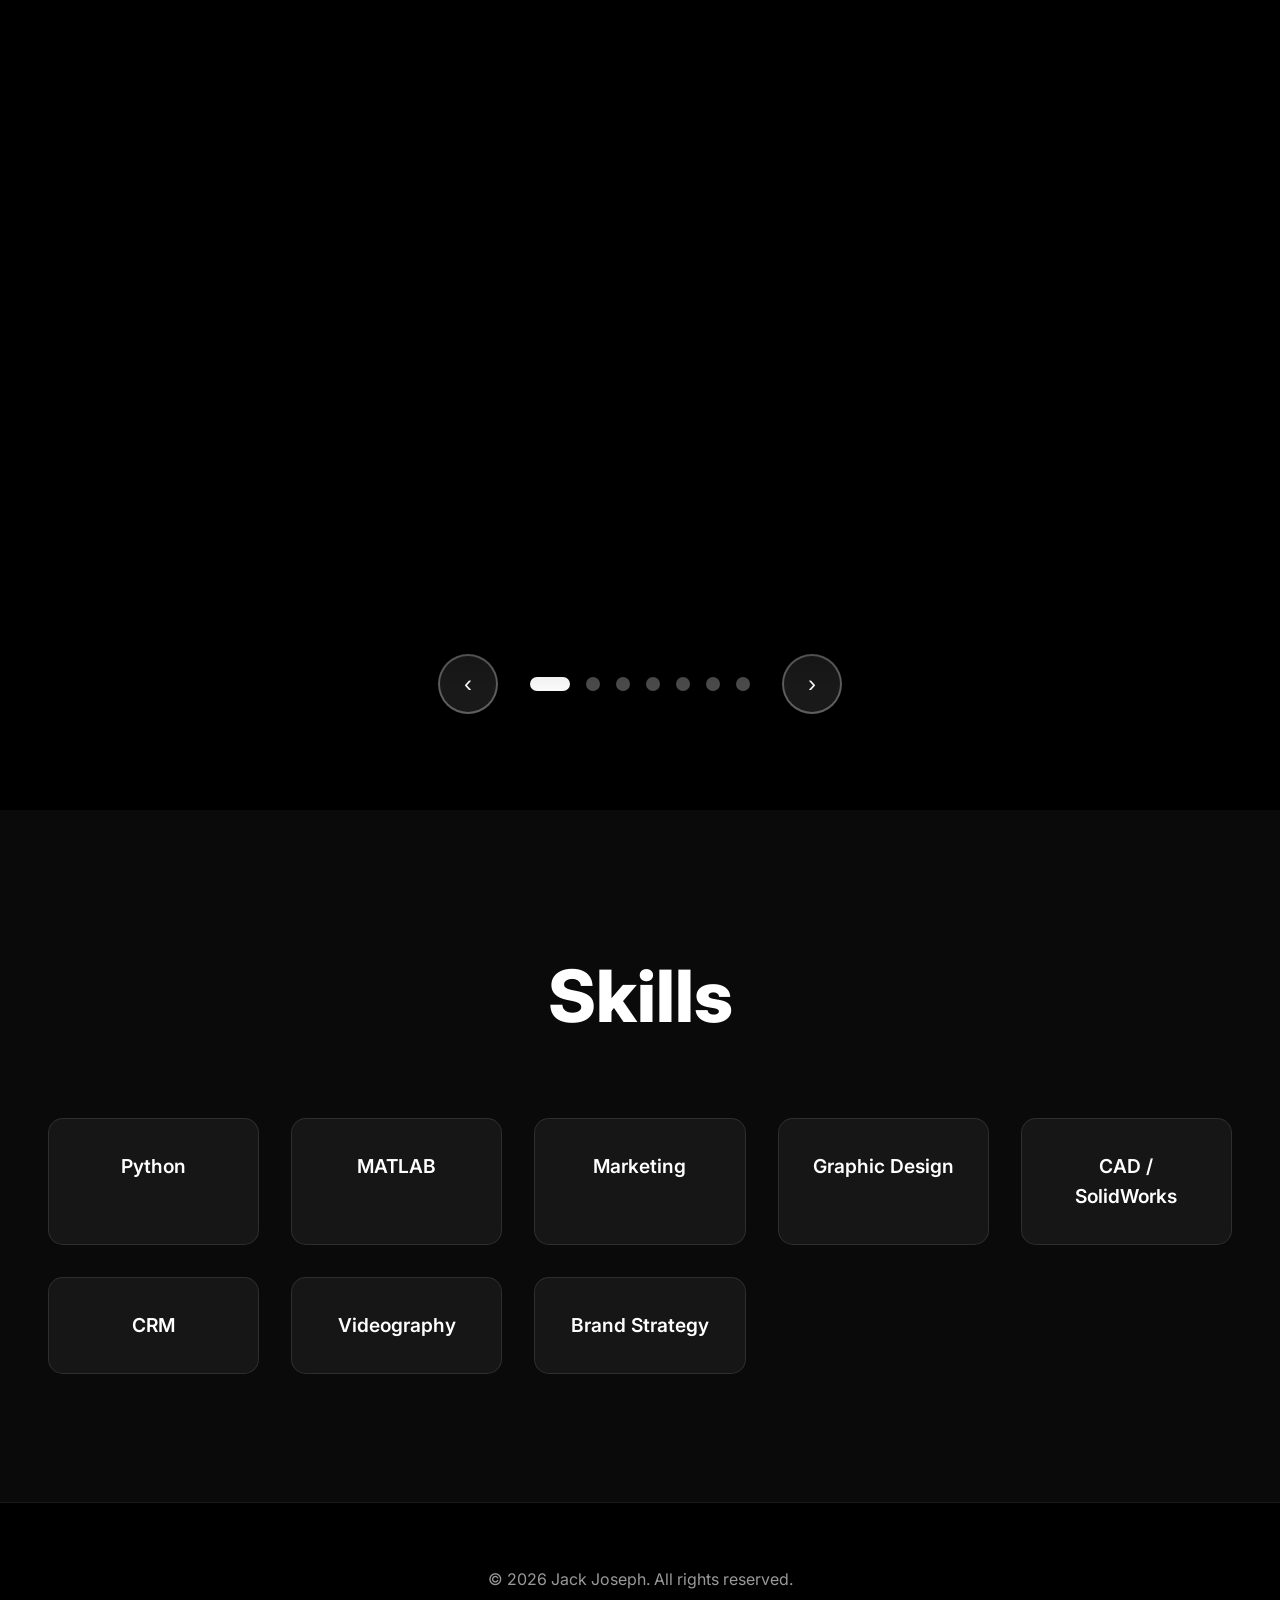
==== commit 62379a9e: "Add files via upload" ====
--- a/index.html
+++ b/index.html
@@ -197,18 +197,30 @@
         .image-slider {
             position: relative;
             width: 100%;
-            height: 600px;
+            height: 0;
+            padding-bottom: 56.25%; /* 16:9 aspect ratio */
             overflow: hidden;
             border-radius: 20px;
             box-shadow: 0 20px 60px rgba(0, 0, 0, 0.5);
         }
 
-        /* Triple image grid for Umbers */
+        .image-slider .slides-container {
+            position: absolute;
+            top: 0;
+            left: 0;
+            width: 100%;
+            height: 100%;
+            display: flex;
+        }
+
+        /* Triple image grid for Umbers - keep original height */
         .image-slider.triple-grid {
             height: 600px;
+            padding-bottom: 0;
         }
 
         .image-slider.triple-grid .slides-container {
+            position: relative;
             display: flex;
             height: 100%;
         }
@@ -643,31 +655,25 @@
             <p>Sneaker resale and customization business. Generated $89,000+ in revenue over 7 years with 5,700+ Instagram followers and 100,000+ YouTube views.</p>
         </div>
         <div class="slider-wrapper">
-            <div class="image-slider triple-grid">
+            <div class="image-slider">
                 <div class="slides-container" id="slider-jackelboi">
                     <div class="slide">
-                        <iframe src="https://www.youtube.com/embed/vDUb3GZd0Xk?enablejsapi=1" allow="accelerometer; autoplay; clipboard-write; encrypted-media; gyroscope; picture-in-picture" allowfullscreen style="width: 100%; height: 100%; border-radius: 0;"></iframe>
-                    </div>
-                    <div class="slide">
-                        <iframe src="https://www.youtube.com/embed/L0ae-o86a1U?enablejsapi=1" allow="accelerometer; autoplay; clipboard-write; encrypted-media; gyroscope; picture-in-picture" allowfullscreen style="width: 100%; height: 100%; border-radius: 0;"></iframe>
-                    </div>
-                    <div class="slide">
-                        <iframe src="https://www.youtube.com/embed/aC7FNUWhTxs?enablejsapi=1" allow="accelerometer; autoplay; clipboard-write; encrypted-media; gyroscope; picture-in-picture" allowfullscreen style="width: 100%; height: 100%; border-radius: 0;"></iframe>
+                        <iframe src="https://www.youtube.com/embed/vDUb3GZd0Xk?enablejsapi=1" allow="accelerometer; autoplay; clipboard-write; encrypted-media; gyroscope; picture-in-picture" allowfullscreen></iframe>
+                    </div>
+                    <div class="slide">
+                        <iframe src="https://www.youtube.com/embed/L0ae-o86a1U?enablejsapi=1" allow="accelerometer; autoplay; clipboard-write; encrypted-media; gyroscope; picture-in-picture" allowfullscreen></iframe>
+                    </div>
+                    <div class="slide">
+                        <iframe src="https://www.youtube.com/embed/aC7FNUWhTxs?enablejsapi=1" allow="accelerometer; autoplay; clipboard-write; encrypted-media; gyroscope; picture-in-picture" allowfullscreen></iframe>
                     </div>
                     <div class="slide">
                         <img src="assets/jackelboi-1.jpg" alt="Jackelboi 1" onerror="this.parentElement.innerHTML='<div class=\'slide-gradient gradient-7\'>Custom Design 1</div>'" />
+                    </div>
+                    <div class="slide">
                         <img src="assets/jackelboi-2.jpg" alt="Jackelboi 2" onerror="this.parentElement.innerHTML='<div class=\'slide-gradient gradient-7\'>Custom Design 2</div>'" />
+                    </div>
+                    <div class="slide">
                         <img src="assets/jackelboi-3.jpg" alt="Jackelboi 3" onerror="this.parentElement.innerHTML='<div class=\'slide-gradient gradient-7\'>Custom Design 3</div>'" />
-                    </div>
-                    <div class="slide">
-                        <img src="assets/jackelboi-4.jpg" alt="Jackelboi 4" onerror="this.parentElement.innerHTML='<div class=\'slide-gradient gradient-7\'>Custom Design 4</div>'" />
-                        <img src="assets/jackelboi-5.jpg" alt="Jackelboi 5" onerror="this.parentElement.innerHTML='<div class=\'slide-gradient gradient-7\'>Custom Design 5</div>'" />
-                        <img src="assets/jackelboi-6.jpg" alt="Jackelboi 6" onerror="this.parentElement.innerHTML='<div class=\'slide-gradient gradient-7\'>Custom Design 6</div>'" />
-                    </div>
-                    <div class="slide">
-                        <img src="assets/jackelboi-7.jpg" alt="Jackelboi 7" onerror="this.parentElement.innerHTML='<div class=\'slide-gradient gradient-7\'>Custom Design 7</div>'" />
-                        <img src="assets/jackelboi-8.jpg" alt="Jackelboi 8" onerror="this.parentElement.innerHTML='<div class=\'slide-gradient gradient-7\'>Custom Design 8</div>'" />
-                        <img src="assets/jackelboi-9.jpg" alt="Jackelboi 9" onerror="this.parentElement.innerHTML='<div class=\'slide-gradient gradient-7\'>Custom Design 9</div>'" />
                     </div>
                 </div>
             </div>
@@ -728,13 +734,25 @@
             <div class="image-slider">
                 <div class="slides-container" id="slider-dudj">
                     <div class="slide">
-                        <img src="assets/dudj-1.jpg" alt="DUDJ 1" onerror="this.parentElement.innerHTML='<div class=\'slide-gradient gradient-9\'>Strategy</div>'" />
-                    </div>
-                    <div class="slide">
-                        <img src="assets/dudj-2.jpg" alt="DUDJ 2" onerror="this.parentElement.innerHTML='<div class=\'slide-gradient gradient-9\'>Execution</div>'" />
-                    </div>
-                    <div class="slide">
-                        <img src="assets/dudj-3.jpg" alt="DUDJ 3" onerror="this.parentElement.innerHTML='<div class=\'slide-gradient gradient-9\'>Results</div>'" />
+                        <iframe src="https://www.youtube.com/embed/nUzp-FmdMy8?enablejsapi=1" allow="accelerometer; autoplay; clipboard-write; encrypted-media; gyroscope; picture-in-picture" allowfullscreen></iframe>
+                    </div>
+                    <div class="slide">
+                        <iframe src="https://www.youtube.com/embed/UiMZ_1udfhs?enablejsapi=1" allow="accelerometer; autoplay; clipboard-write; encrypted-media; gyroscope; picture-in-picture" allowfullscreen></iframe>
+                    </div>
+                    <div class="slide">
+                        <iframe src="https://www.youtube.com/embed/DzHG0iU-jE0?enablejsapi=1" allow="accelerometer; autoplay; clipboard-write; encrypted-media; gyroscope; picture-in-picture" allowfullscreen></iframe>
+                    </div>
+                    <div class="slide">
+                        <iframe src="https://www.youtube.com/embed/5WHEE7_mg0Y?enablejsapi=1" allow="accelerometer; autoplay; clipboard-write; encrypted-media; gyroscope; picture-in-picture" allowfullscreen></iframe>
+                    </div>
+                    <div class="slide">
+                        <iframe src="https://www.youtube.com/embed/iEytTk0nm8Y?enablejsapi=1" allow="accelerometer; autoplay; clipboard-write; encrypted-media; gyroscope; picture-in-picture" allowfullscreen></iframe>
+                    </div>
+                    <div class="slide">
+                        <iframe src="https://www.youtube.com/embed/izsYSP3XNpo?enablejsapi=1" allow="accelerometer; autoplay; clipboard-write; encrypted-media; gyroscope; picture-in-picture" allowfullscreen></iframe>
+                    </div>
+                    <div class="slide">
+                        <iframe src="https://www.youtube.com/embed/W_hqIDFPQ94?enablejsapi=1" allow="accelerometer; autoplay; clipboard-write; encrypted-media; gyroscope; picture-in-picture" allowfullscreen></iframe>
                     </div>
                 </div>
             </div>
@@ -744,6 +762,10 @@
                     <span class="dot active" onclick="goToSlide('dudj', 0)"></span>
                     <span class="dot" onclick="goToSlide('dudj', 1)"></span>
                     <span class="dot" onclick="goToSlide('dudj', 2)"></span>
+                    <span class="dot" onclick="goToSlide('dudj', 3)"></span>
+                    <span class="dot" onclick="goToSlide('dudj', 4)"></span>
+                    <span class="dot" onclick="goToSlide('dudj', 5)"></span>
+                    <span class="dot" onclick="goToSlide('dudj', 6)"></span>
                 </div>
                 <button class="slider-btn" onclick="nextSlide('dudj')">›</button>
             </div>
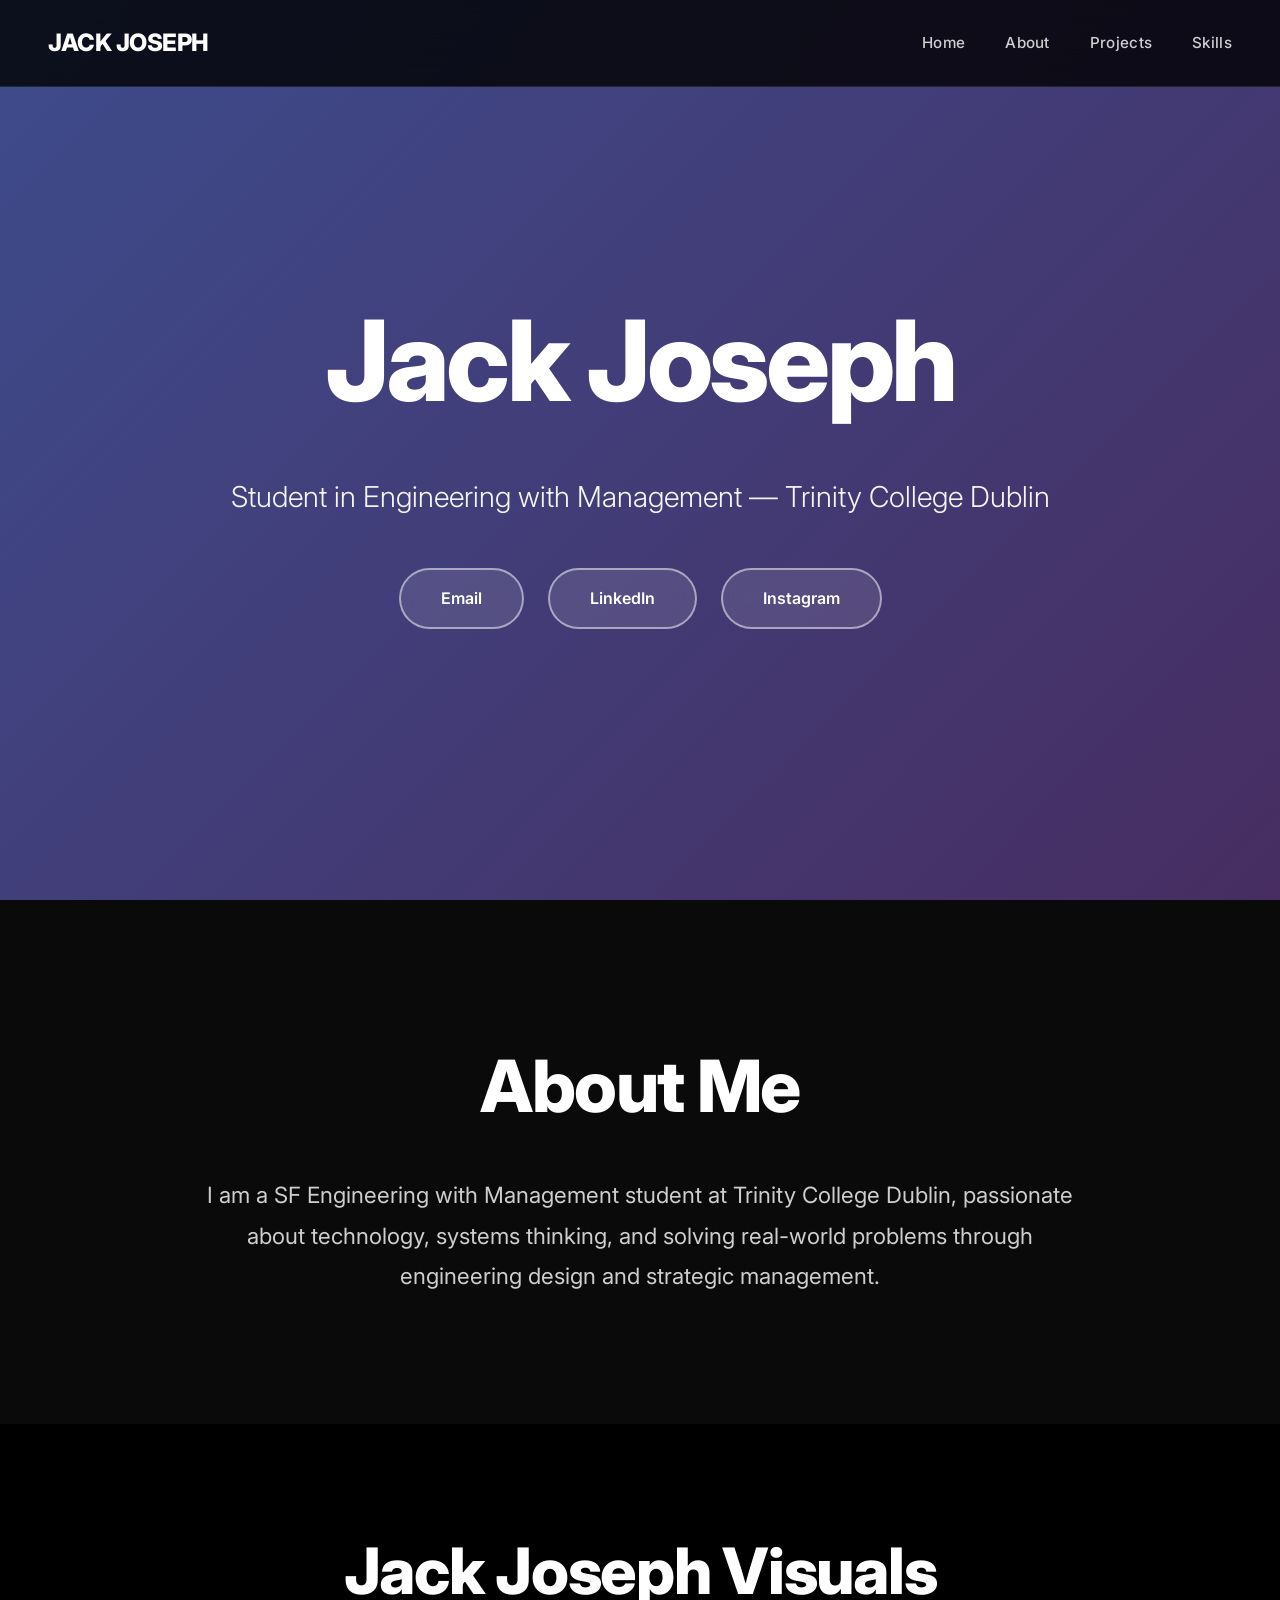
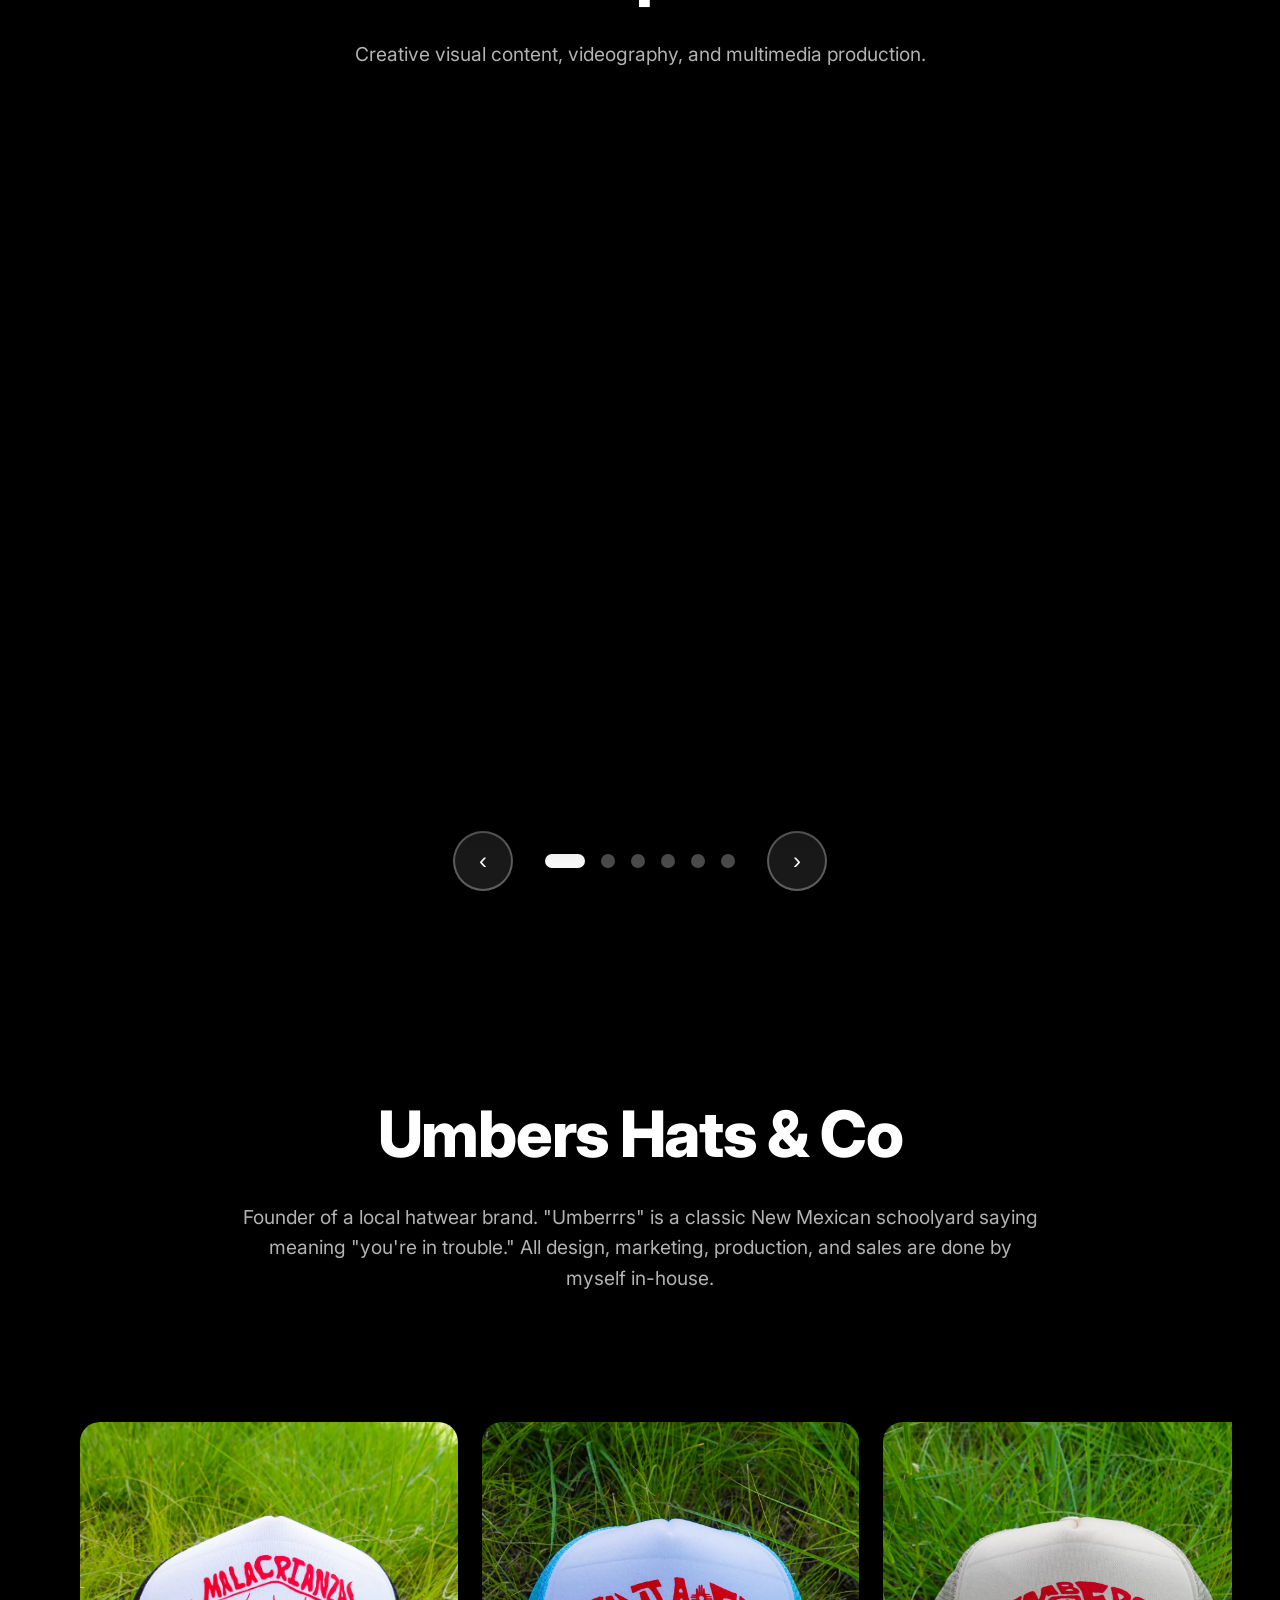
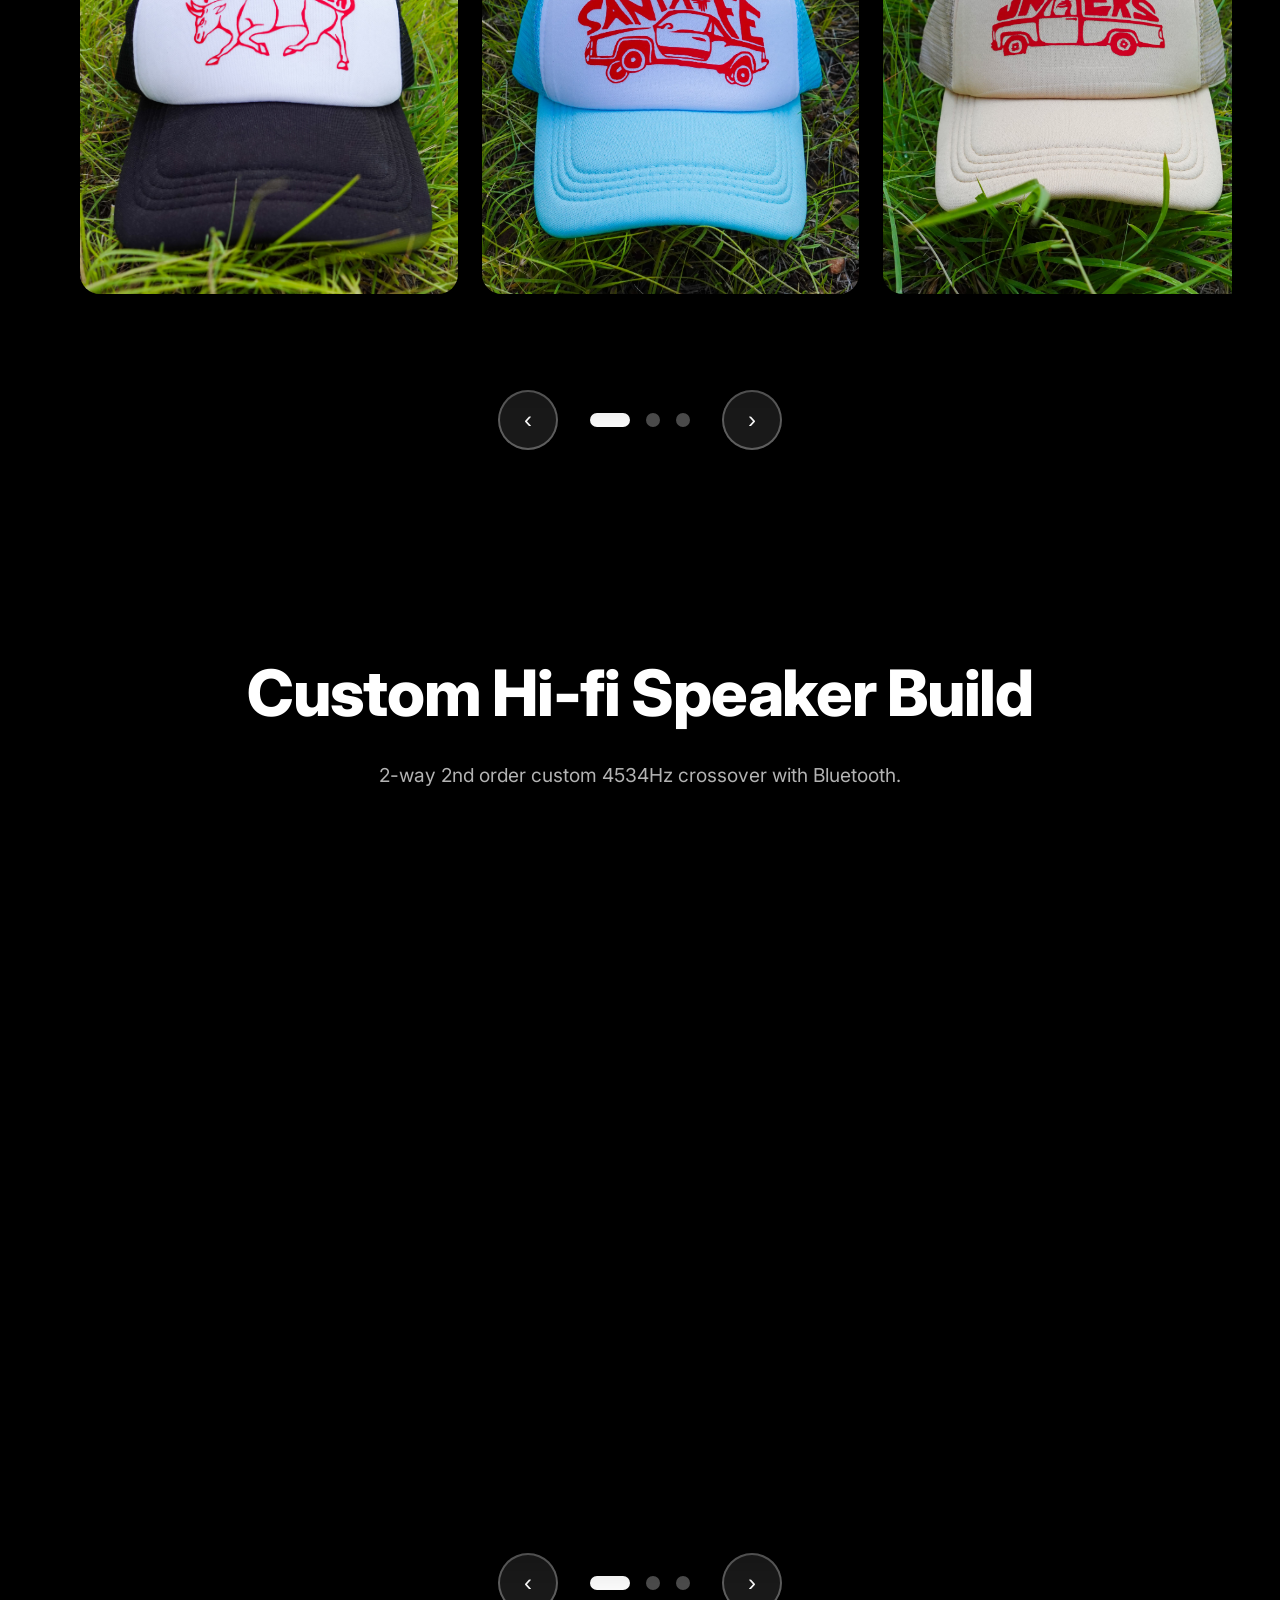
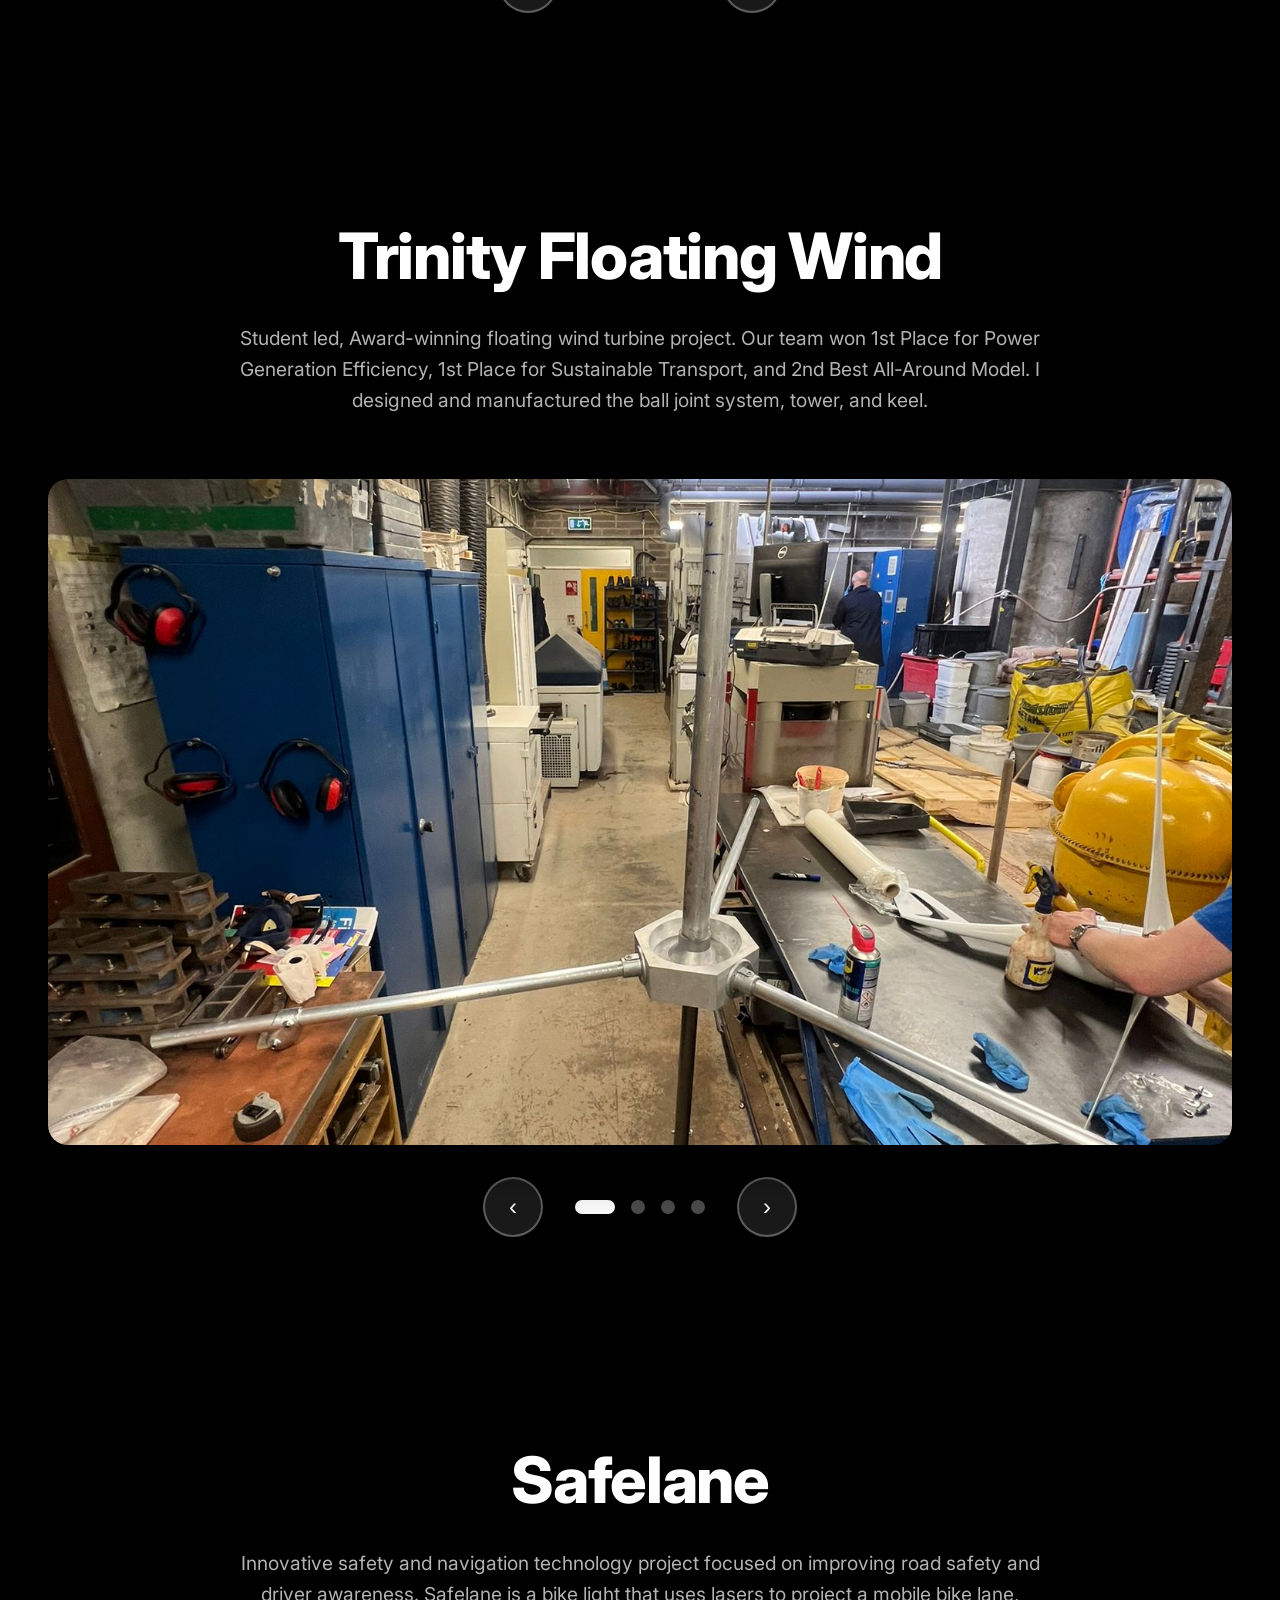
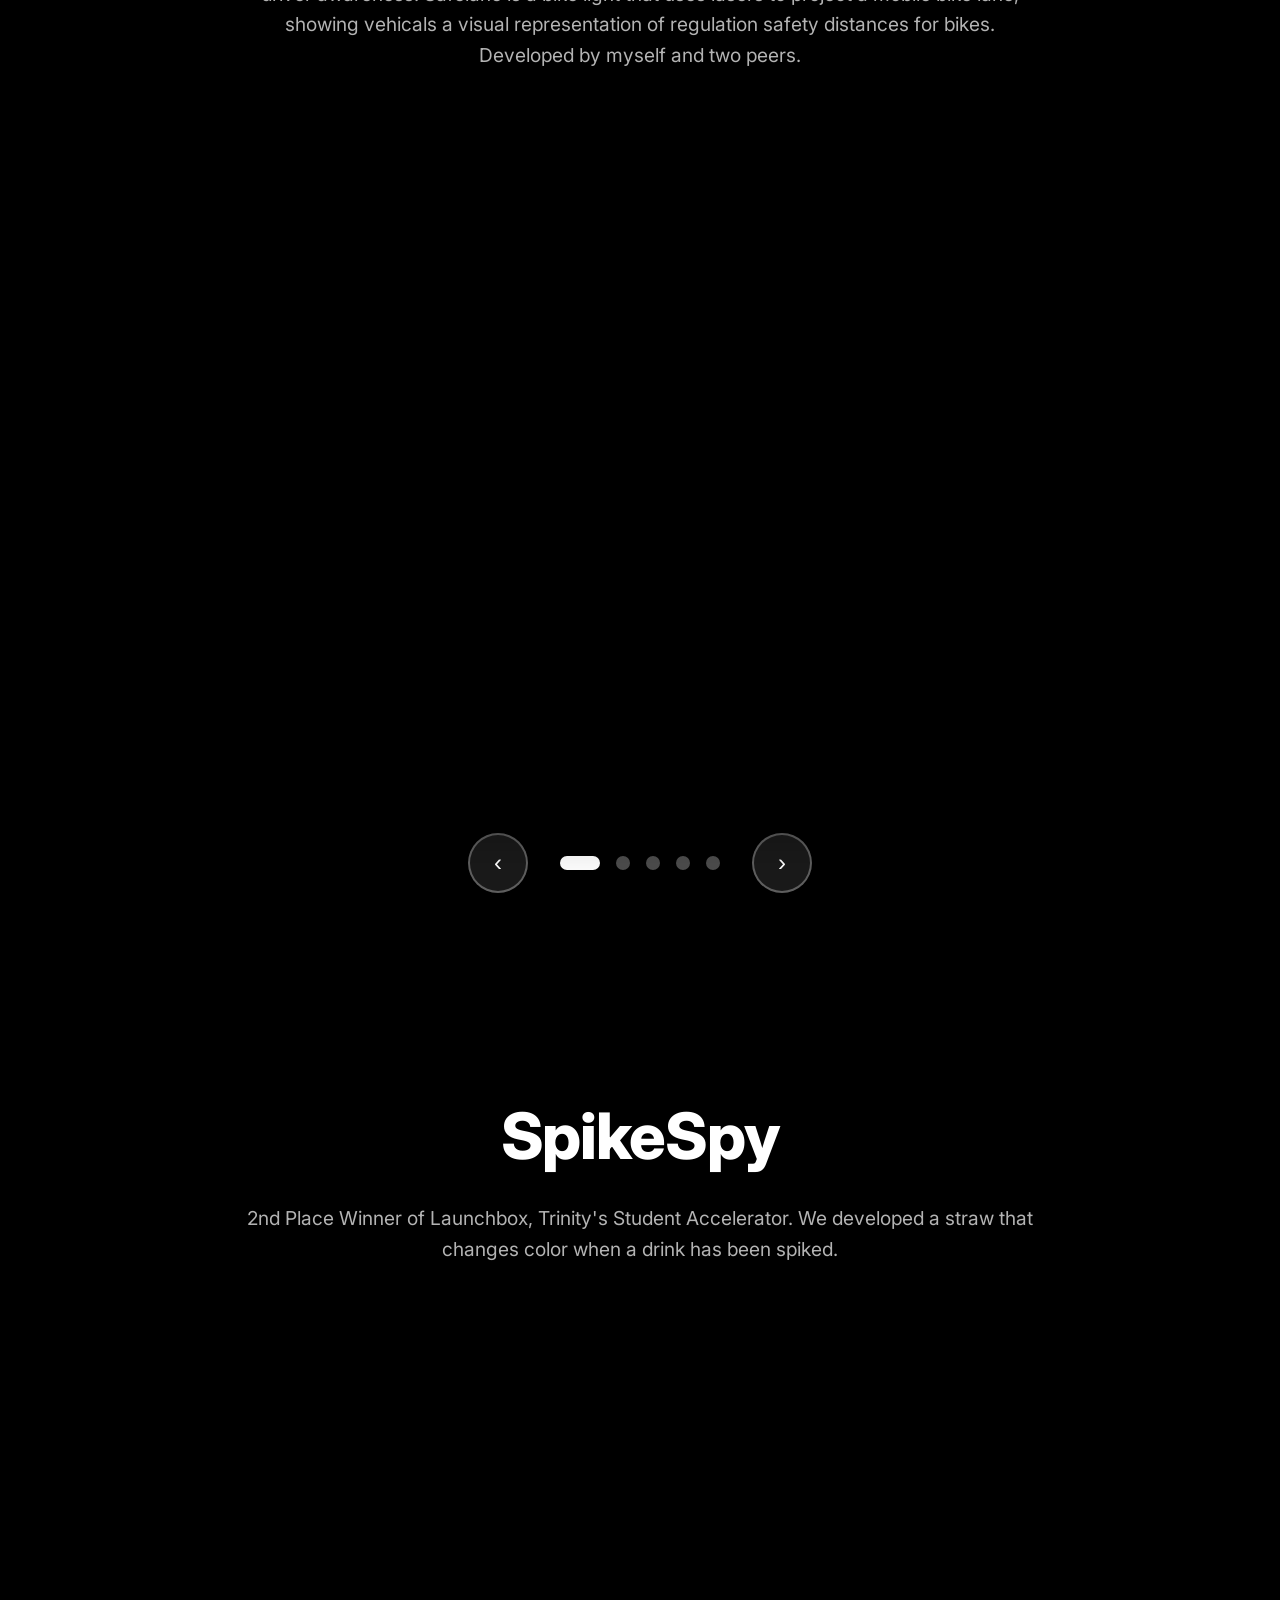
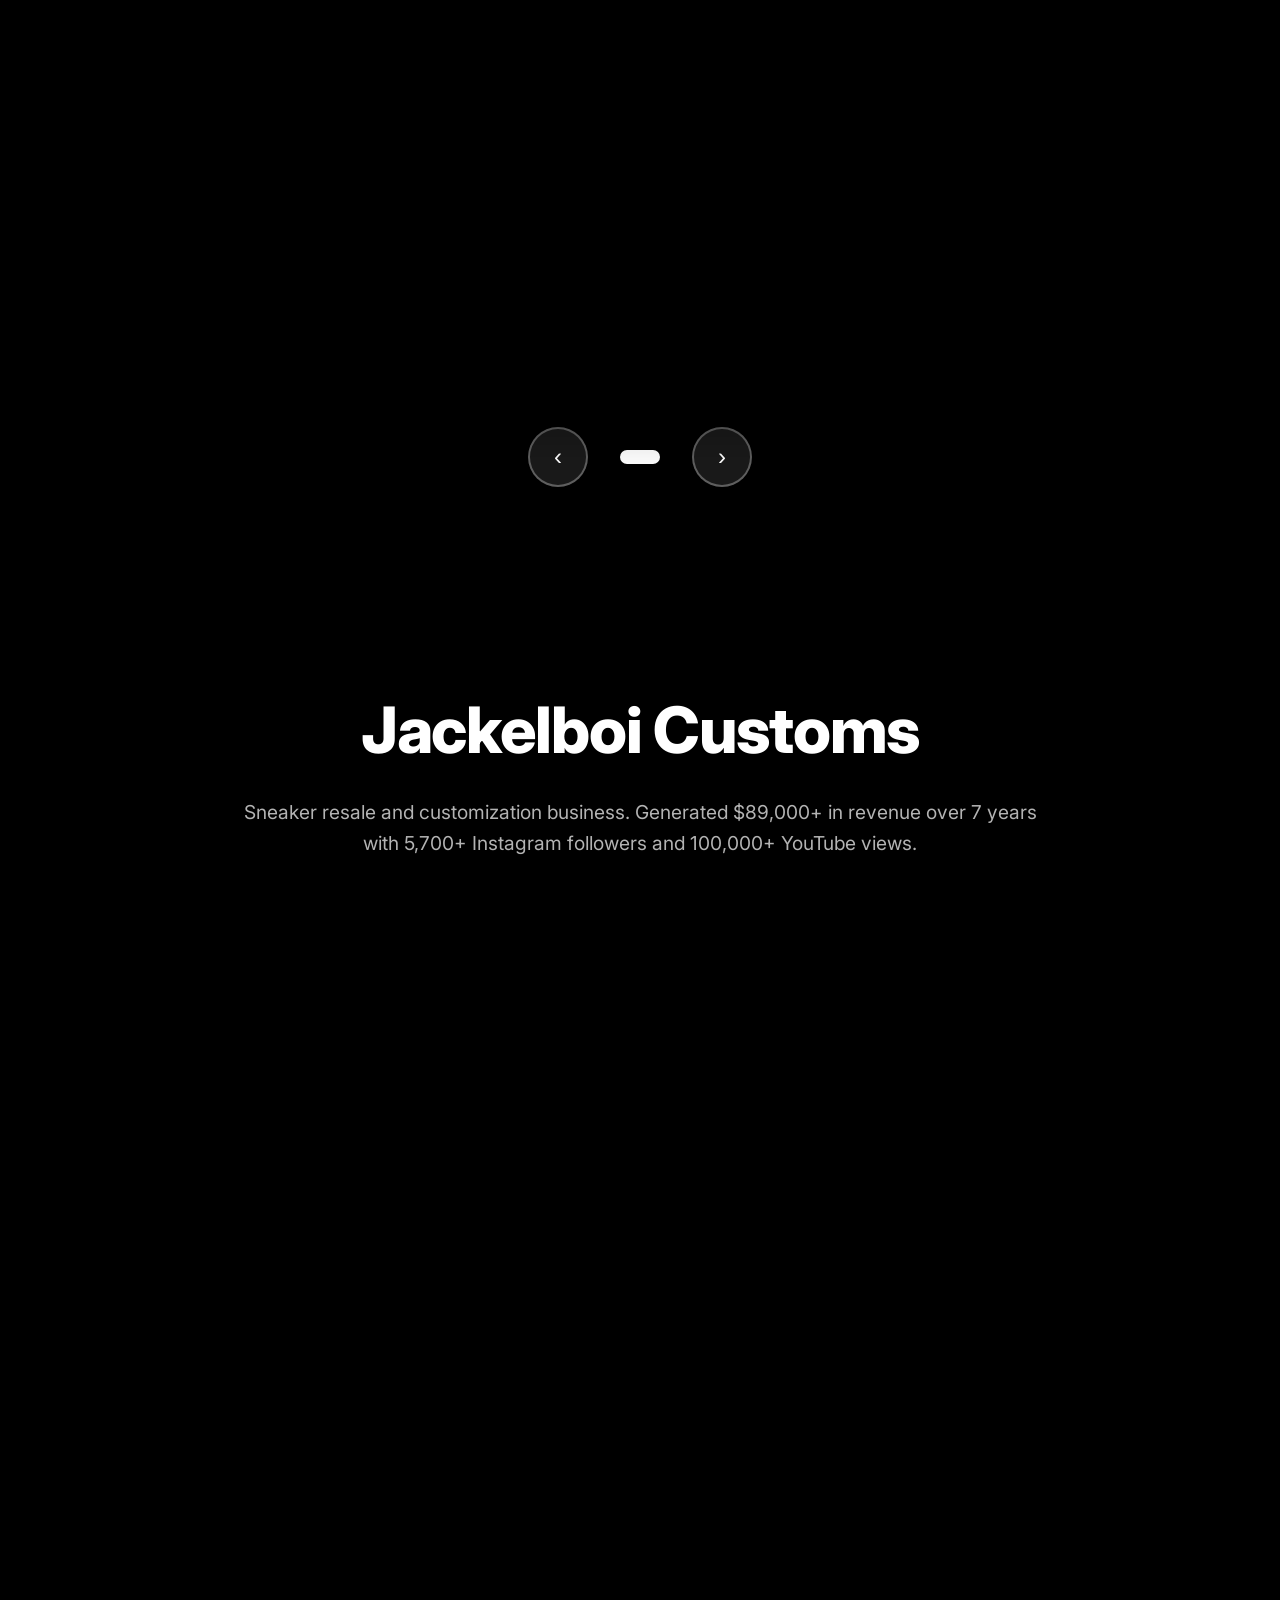
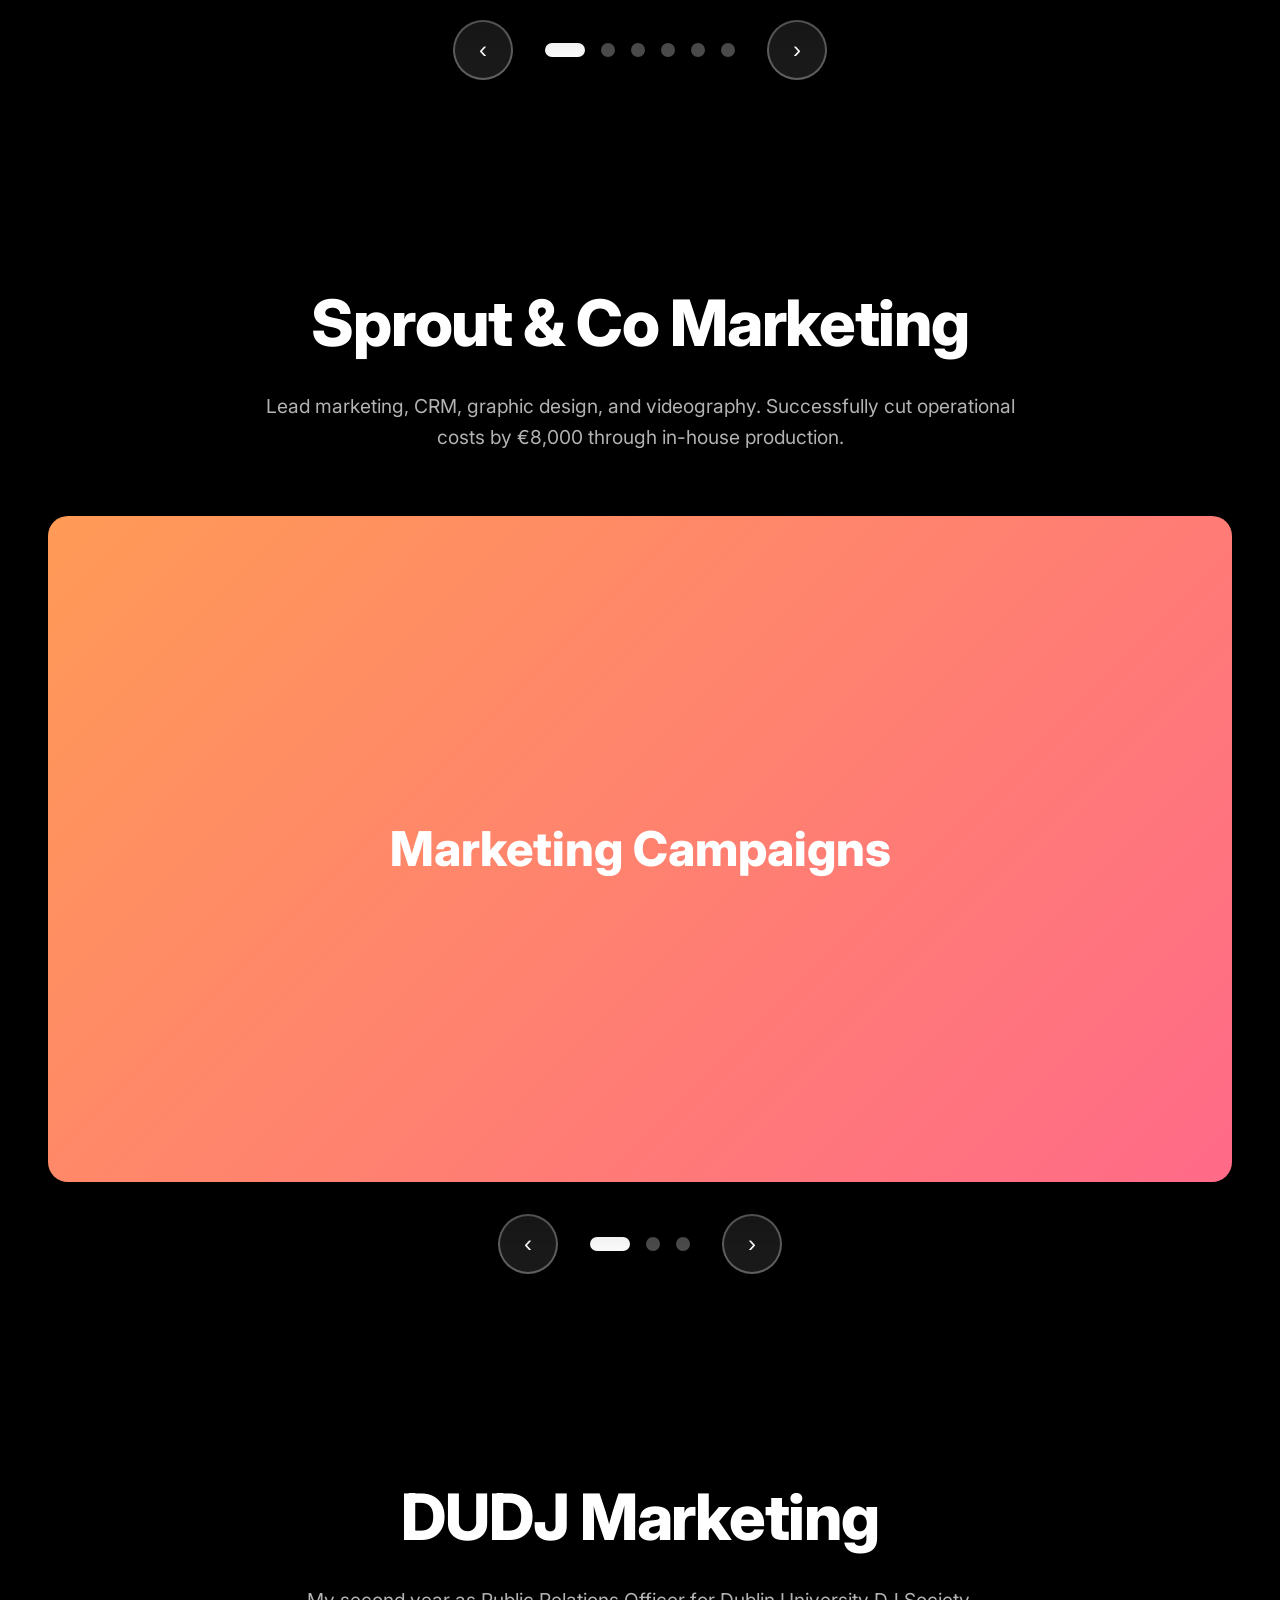
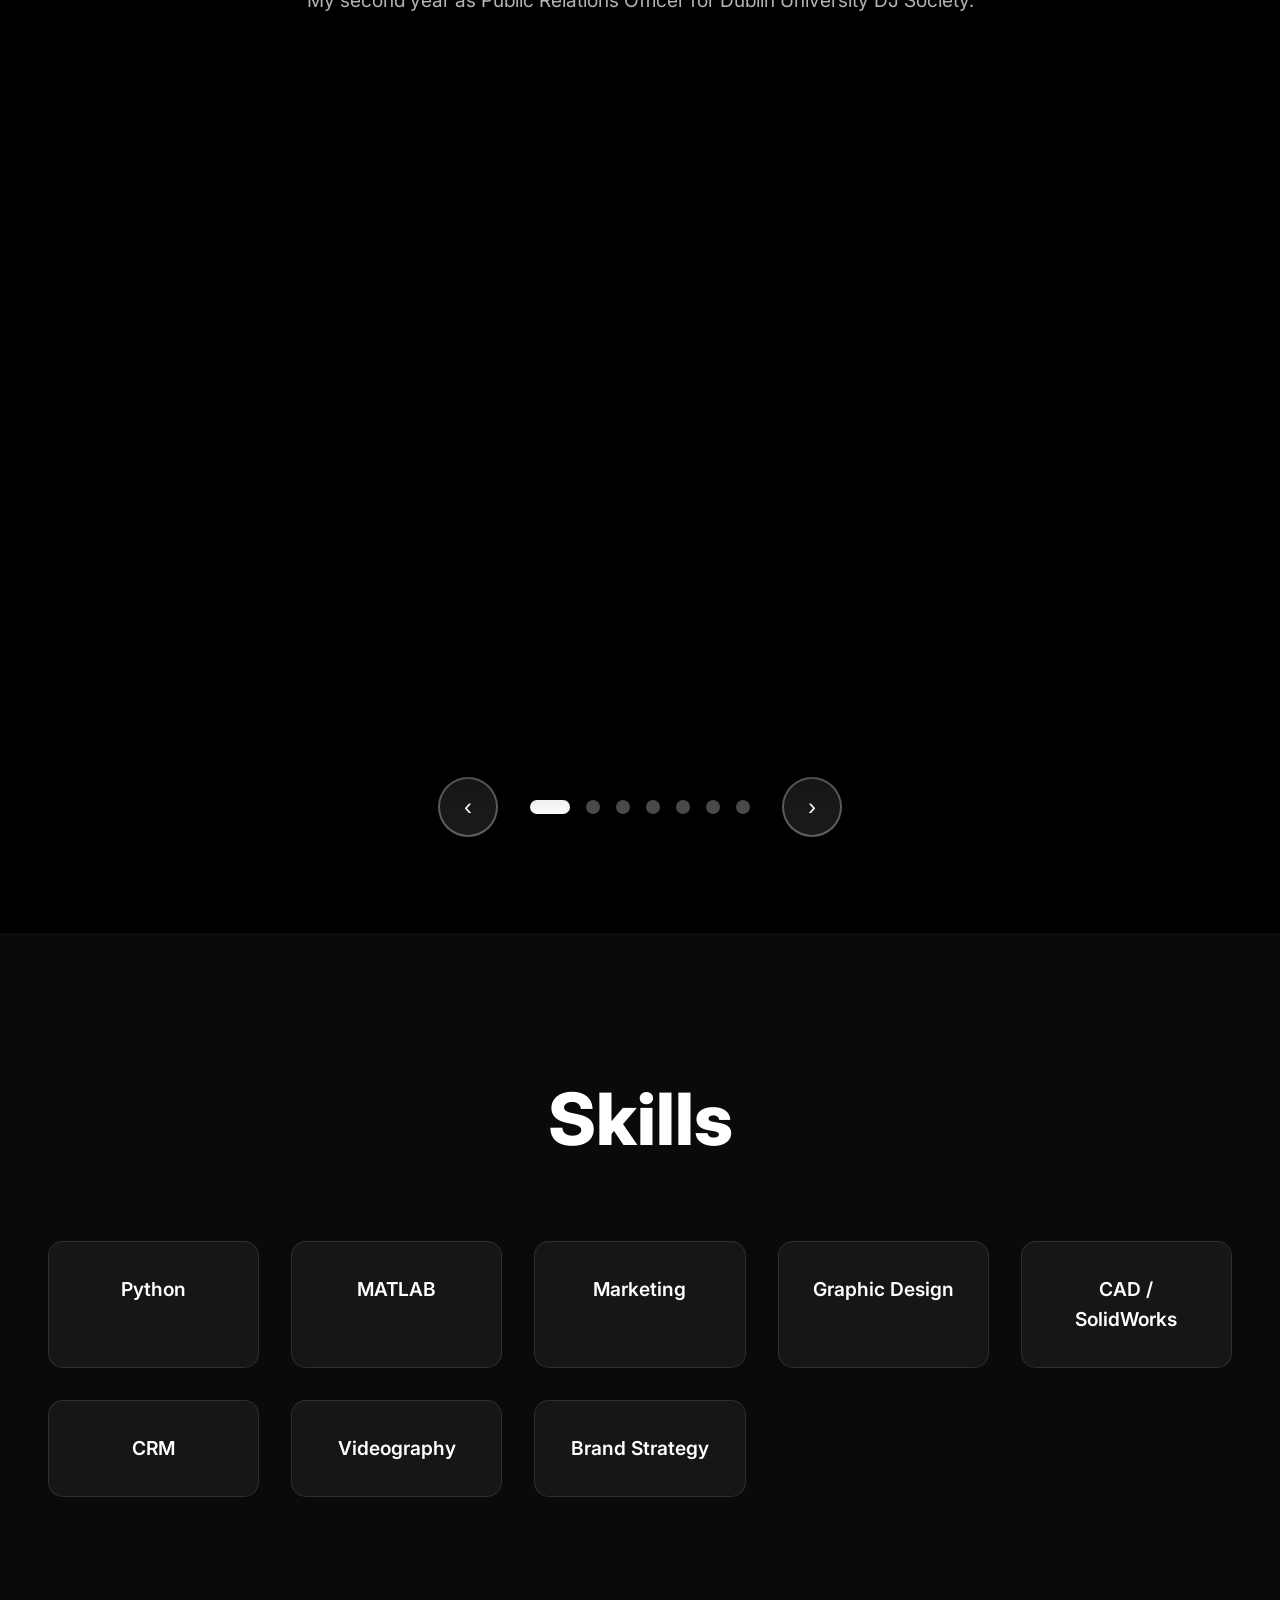
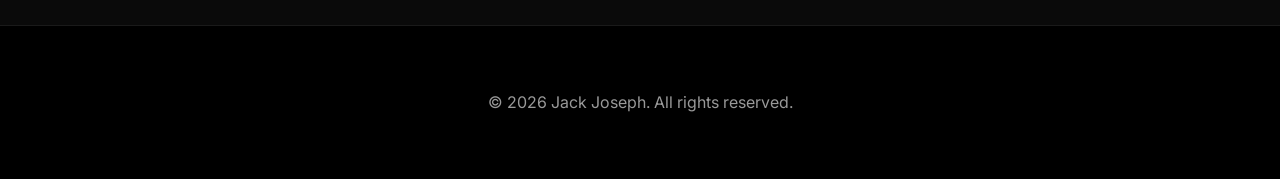
==== commit 0168559c: "Add files via upload" ====
--- a/index.html
+++ b/index.html
@@ -415,11 +415,11 @@
     <section id="home" class="hero">
         <div class="hero-content">
             <h1>Jack Joseph</h1>
-            <p class="subtitle">3rd Year Engineering with Management — Trinity College Dublin</p>
+            <p class="subtitle">Student in Engineering with Management — Trinity College Dublin</p>
             <div class="contact-links">
                 <a href="mailto:josephj1@tcd.ie">Email</a>
                 <a href="https://www.linkedin.com/in/jack-joseph-b38851240/">LinkedIn</a>
-                <a href="https://github.com">GitHub</a>
+                <a href="https://www.instagram.com/jackjosephvisuals/?hl=en">Instagram</a>
             </div>
         </div>
     </section>
@@ -427,7 +427,7 @@
     <section id="about">
         <h2>About Me</h2>
         <p>
-            I am a 3rd year Engineering with Management student at Trinity College Dublin,
+            I am a SF Engineering with Management student at Trinity College Dublin,
             passionate about technology, systems thinking, and solving real-world problems
             through engineering design and strategic management.
         </p>
@@ -483,7 +483,9 @@
     <section class="project-section">
         <div class="project-header">
             <h2>Umbers Hats & Co</h2>
-            <p>Custom hat design and production business.</p>
+            <p>Founder of a local hatwear brand. "Umberrrs" is a classic New Mexican schoolyard saying
+                meaning "you're in trouble." All design, marketing, production, and sales are done by myself in-house.
+            </p>
         </div>
         <div class="slider-wrapper">
             <div class="image-slider triple-grid">
@@ -552,7 +554,9 @@
     <section class="project-section">
         <div class="project-header">
             <h2>Trinity Floating Wind</h2>
-            <p>Award-winning floating wind turbine project. 1st Place Power Generation Efficiency, 1st Place Sustainable Transport, 2nd Best All-Around Model.</p>
+            <p>Student led, Award-winning floating wind turbine project. Our team won 1st Place for Power Generation Efficiency, 1st Place for Sustainable Transport, and 2nd Best All-Around Model.
+                I designed and manufactured the ball joint system, tower, and keel.
+            </p>
         </div>
         <div class="slider-wrapper">
             <div class="image-slider">
@@ -588,7 +592,10 @@
     <section class="project-section">
         <div class="project-header">
             <h2>Safelane</h2>
-            <p>Innovative safety and navigation technology project focused on improving road safety and driver awareness.</p>
+            <p>Innovative safety and navigation technology project focused on improving road safety and driver awareness. 
+                Safelane is a bike light that uses lasers to project a mobile bike lane, showing vehicals a visual representation of regulation safety distances for bikes. 
+                Developed by myself and two peers.
+            </p>
         </div>
         <div class="slider-wrapper">
             <div class="image-slider">
@@ -628,7 +635,7 @@
     <section class="project-section">
         <div class="project-header">
             <h2>SpikeSpy</h2>
-            <p>Data analytics and monitoring solution providing real-time insights and performance tracking capabilities.</p>
+            <p>2nd Place Winner of Launchbox, Trinity's Student Accelerator. We developed a straw that changes color when a drink has been spiked.</p>
         </div>
         <div class="slider-wrapper">
             <div class="image-slider">
@@ -728,7 +735,7 @@
     <section class="project-section">
         <div class="project-header">
             <h2>DUDJ Marketing</h2>
-            <p>Comprehensive marketing and brand development project focused on digital strategy and creative campaigns.</p>
+            <p>My second year as Public Relations Officer for Dublin University DJ Society.</p>
         </div>
         <div class="slider-wrapper">
             <div class="image-slider">
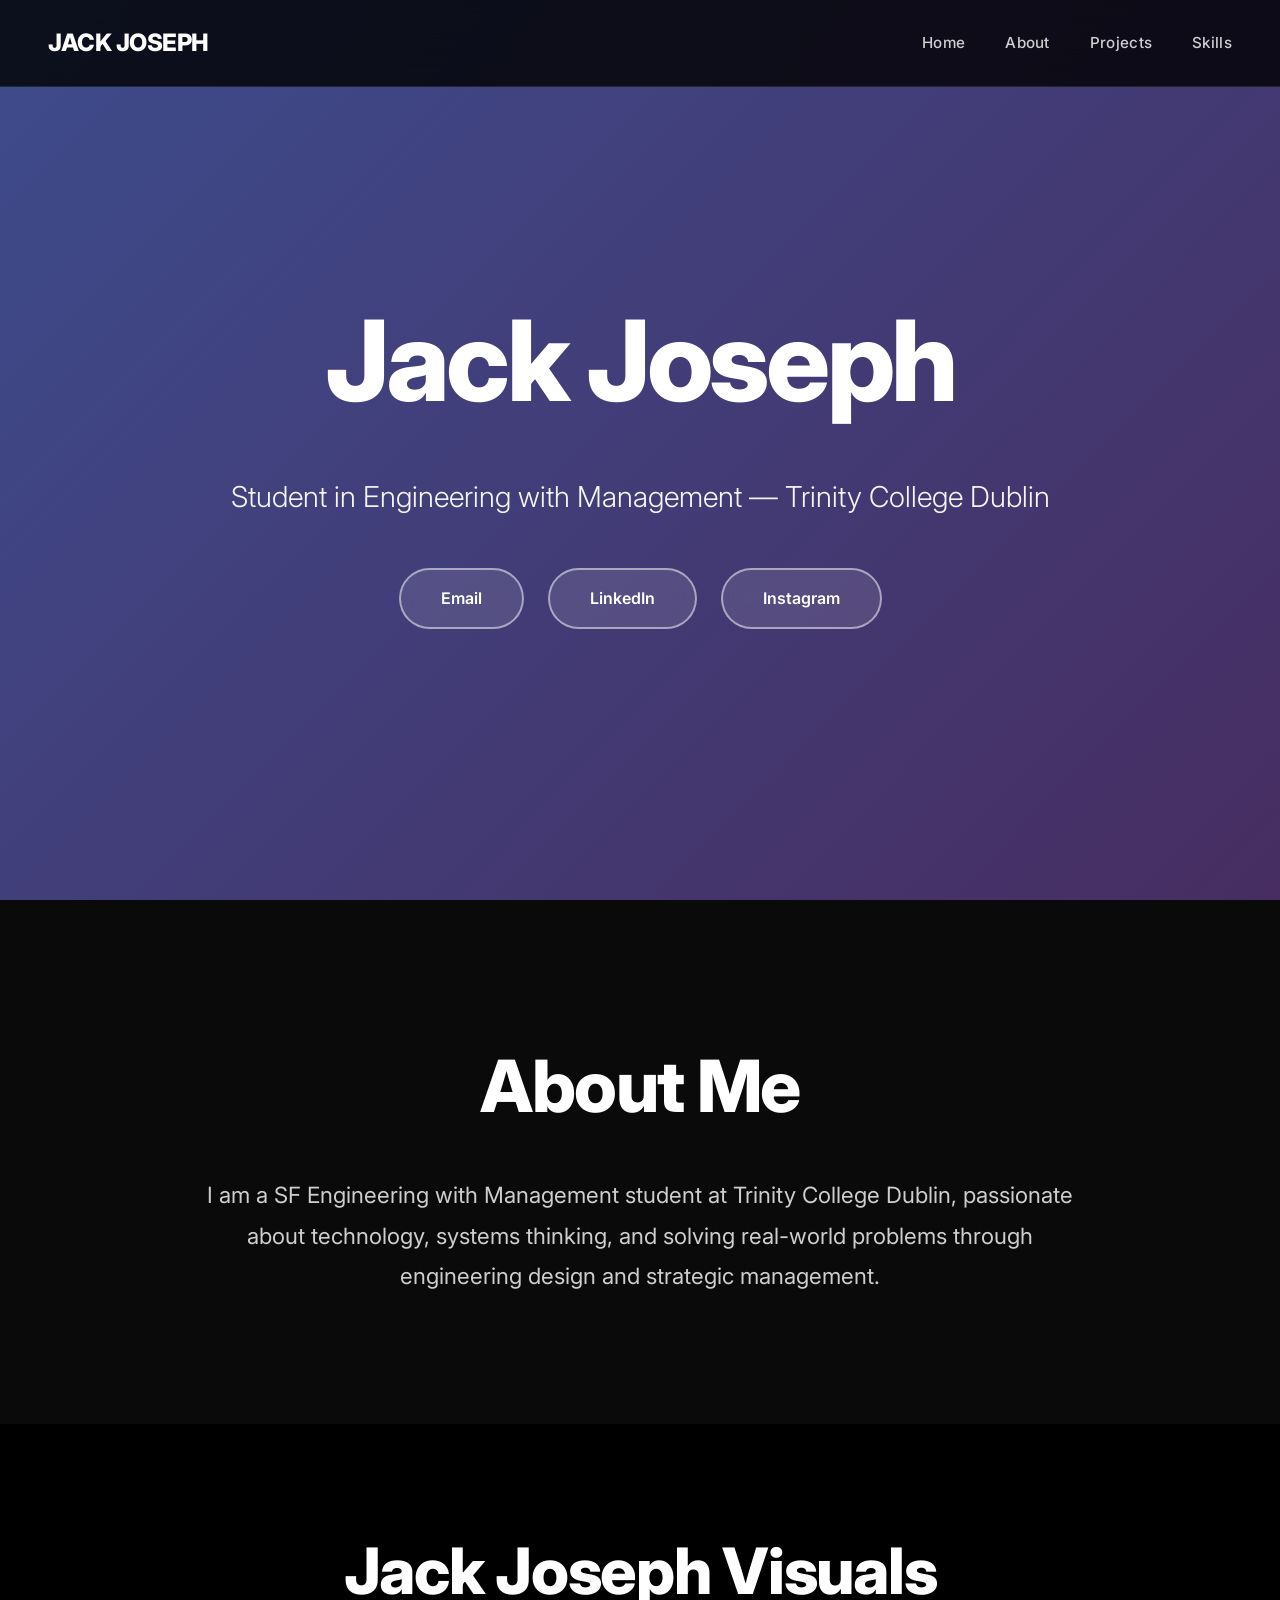
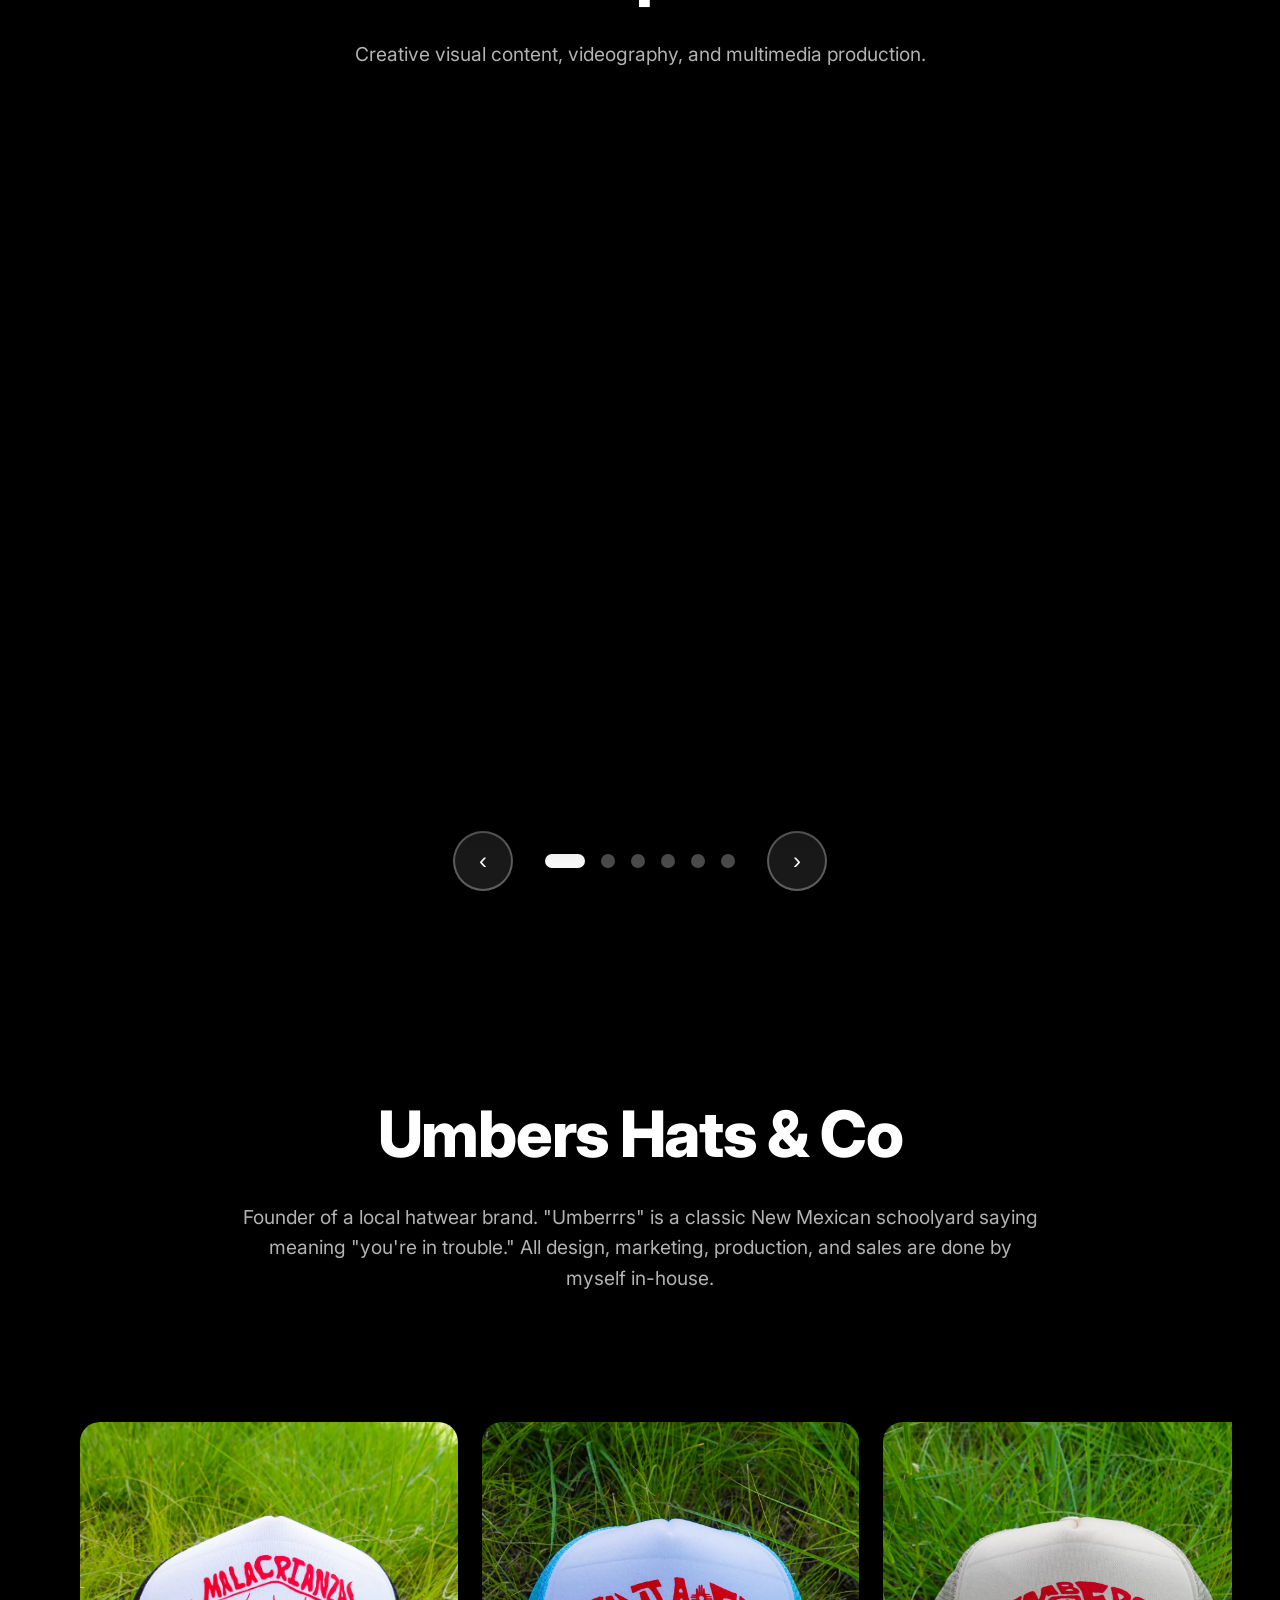
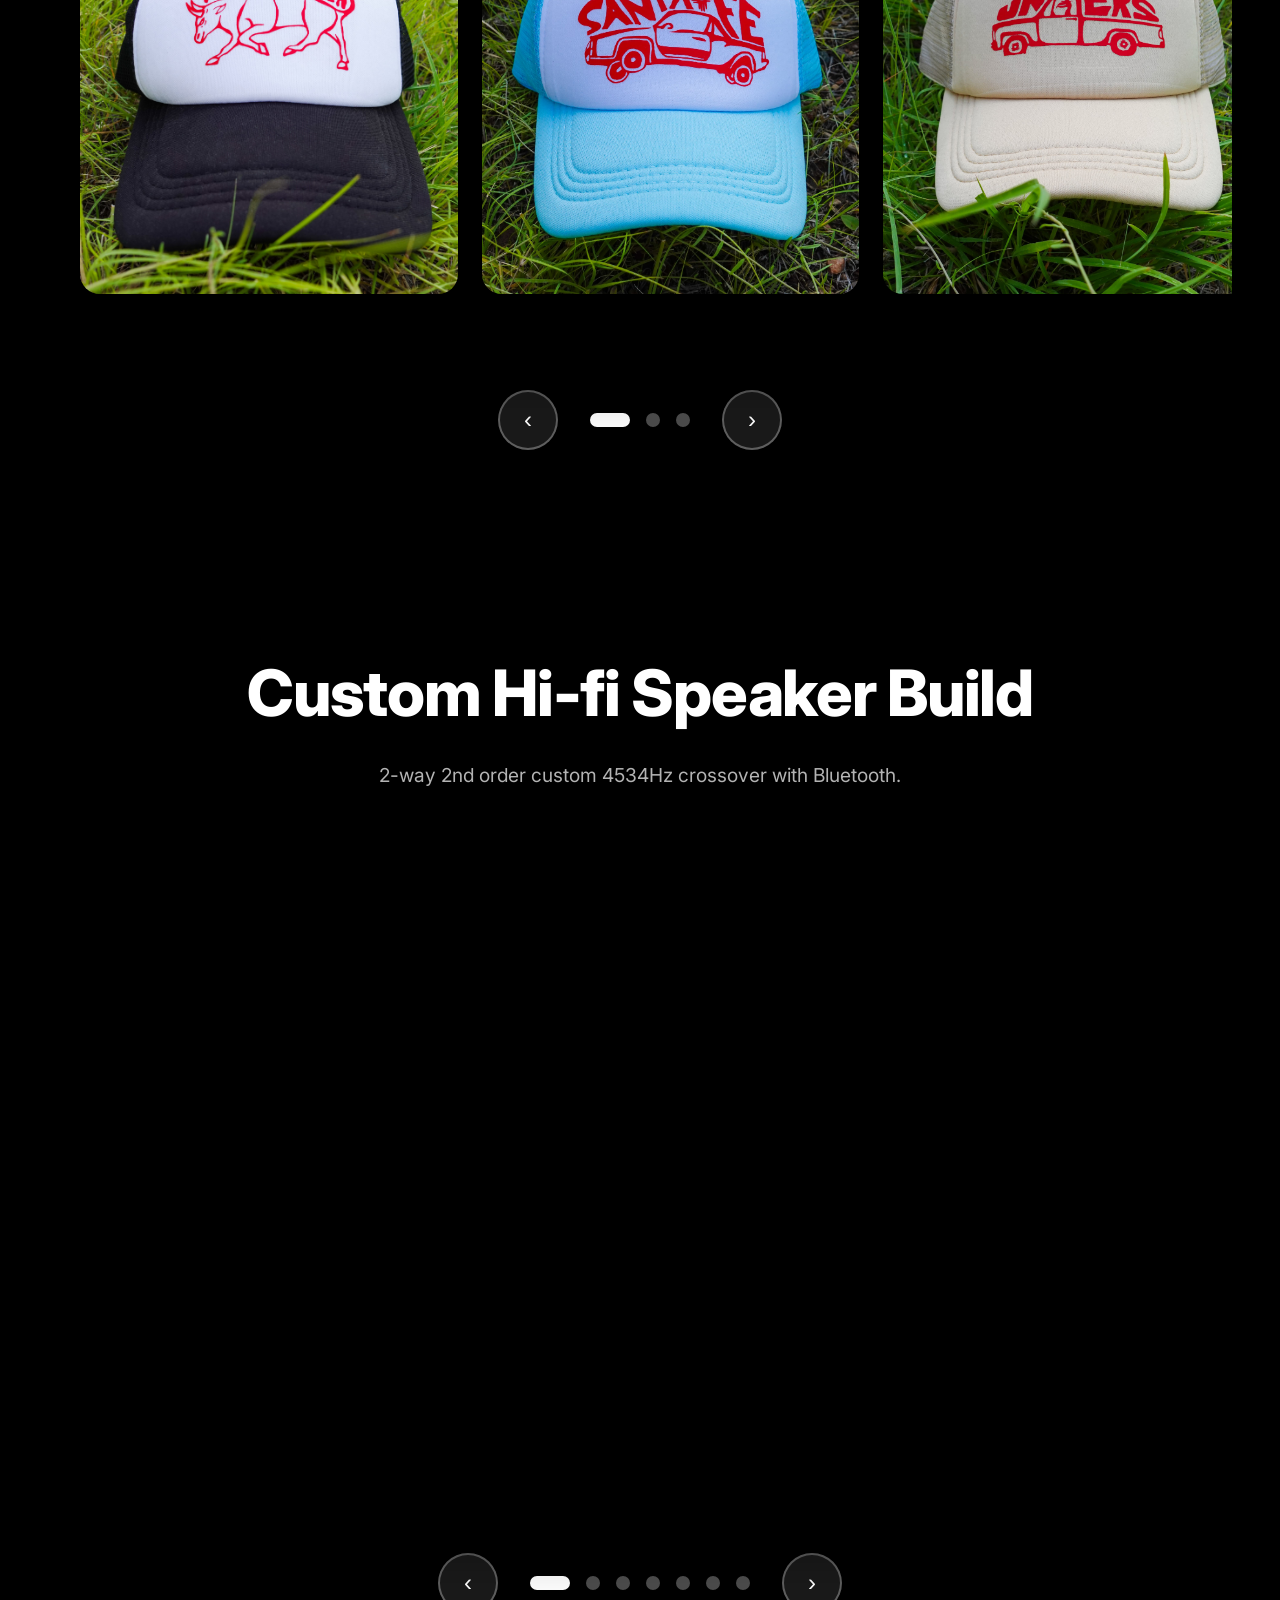
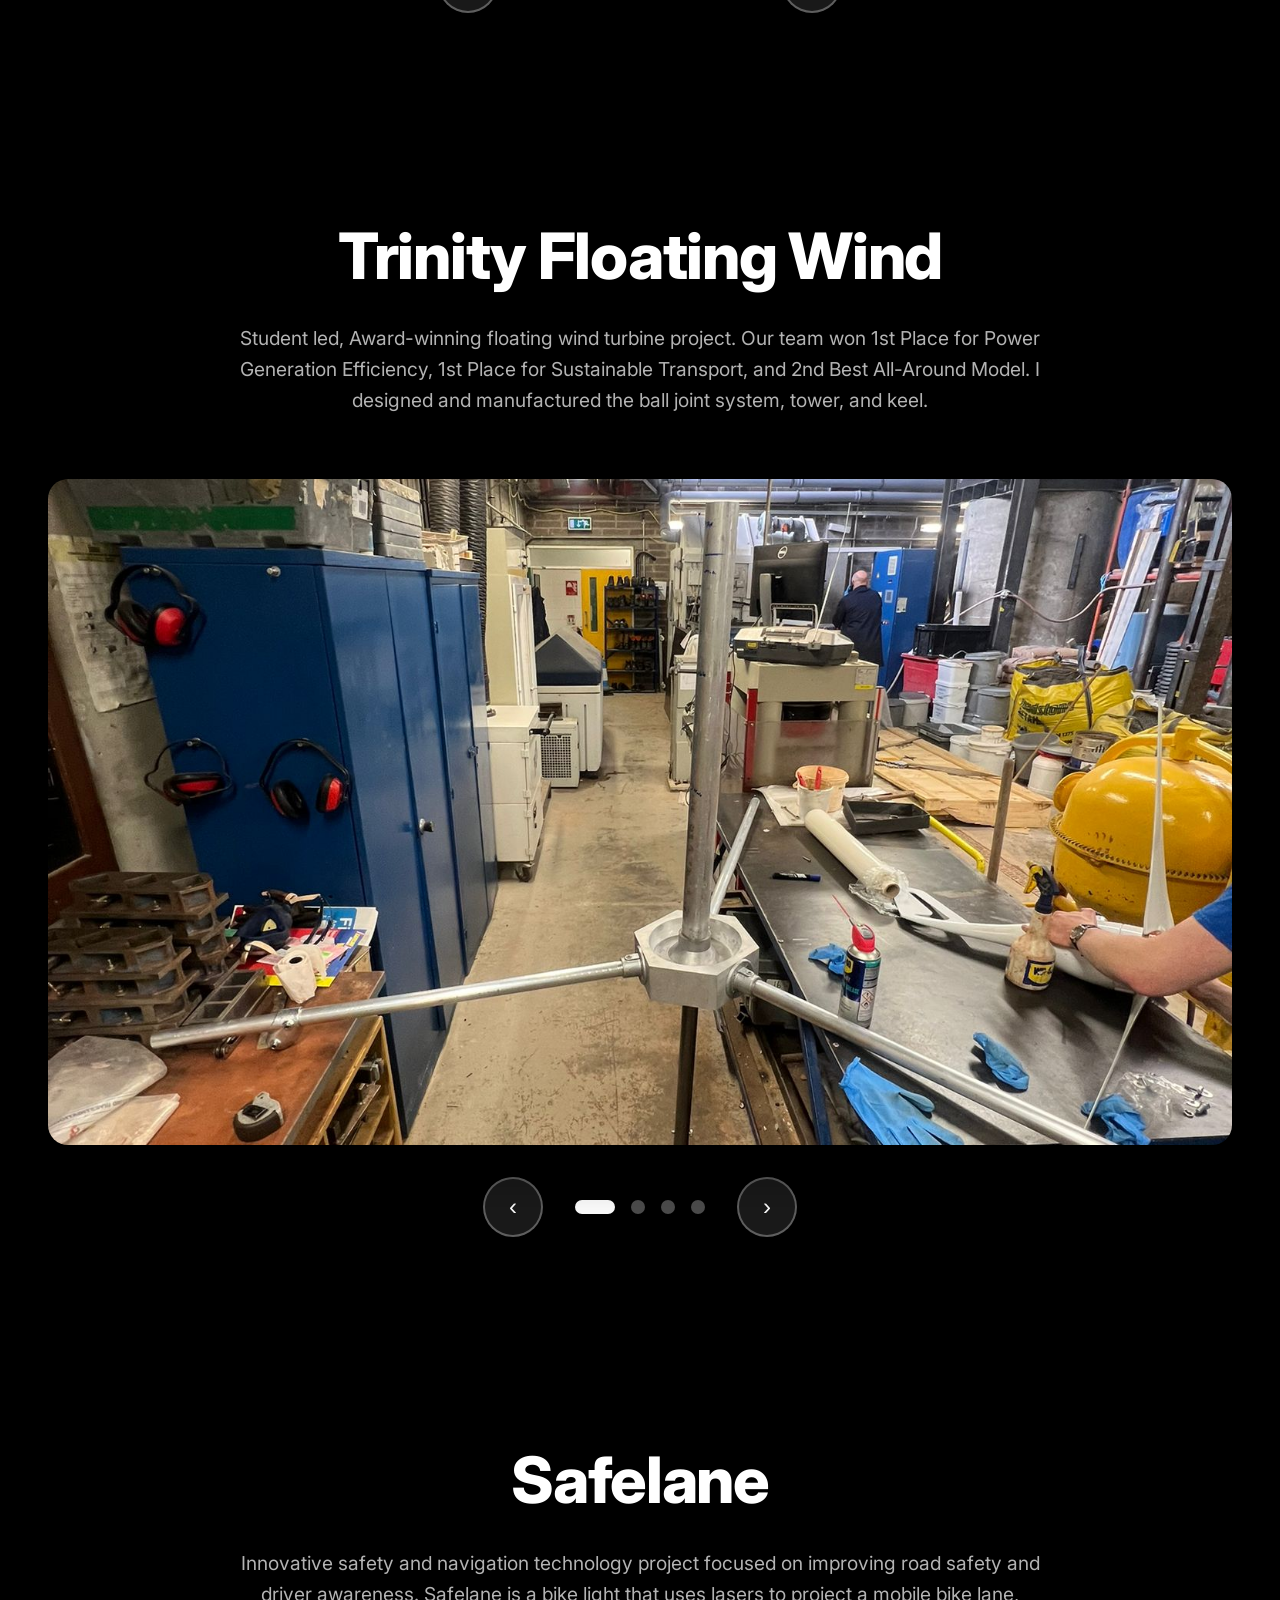
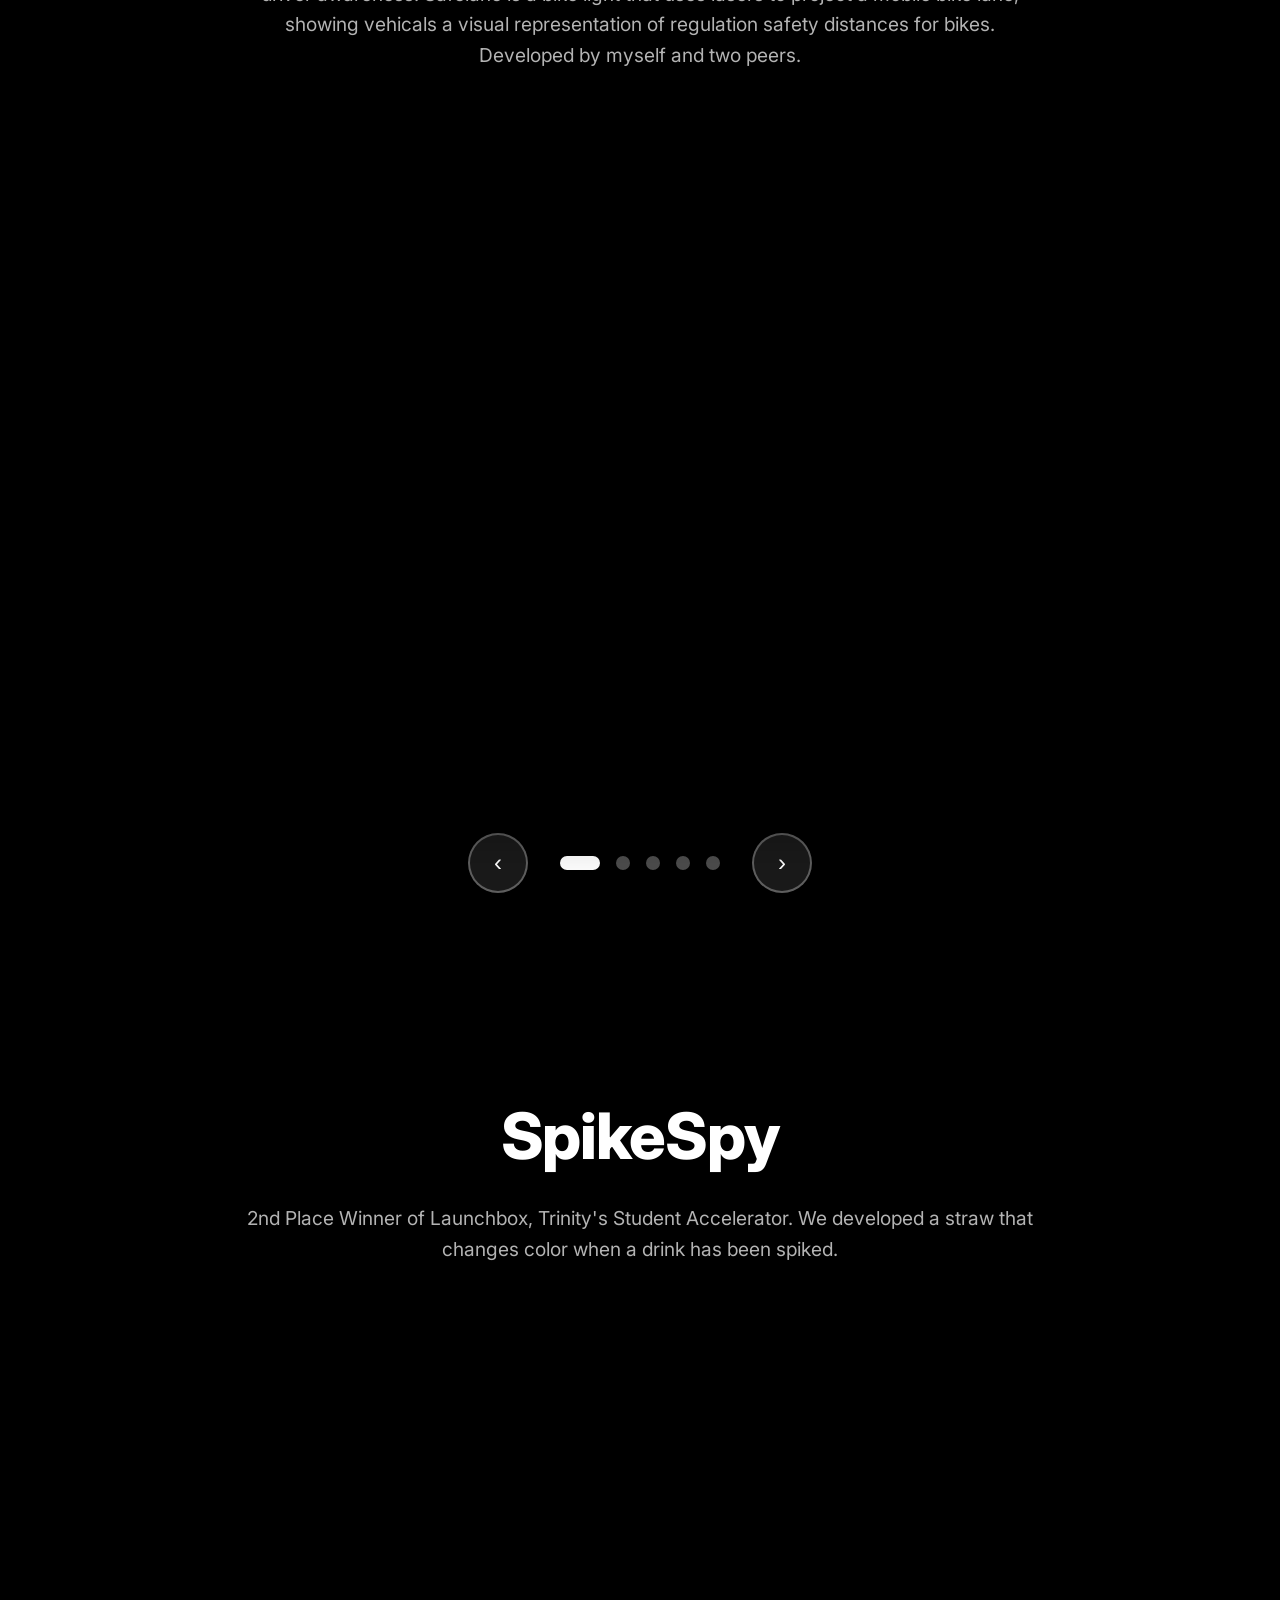
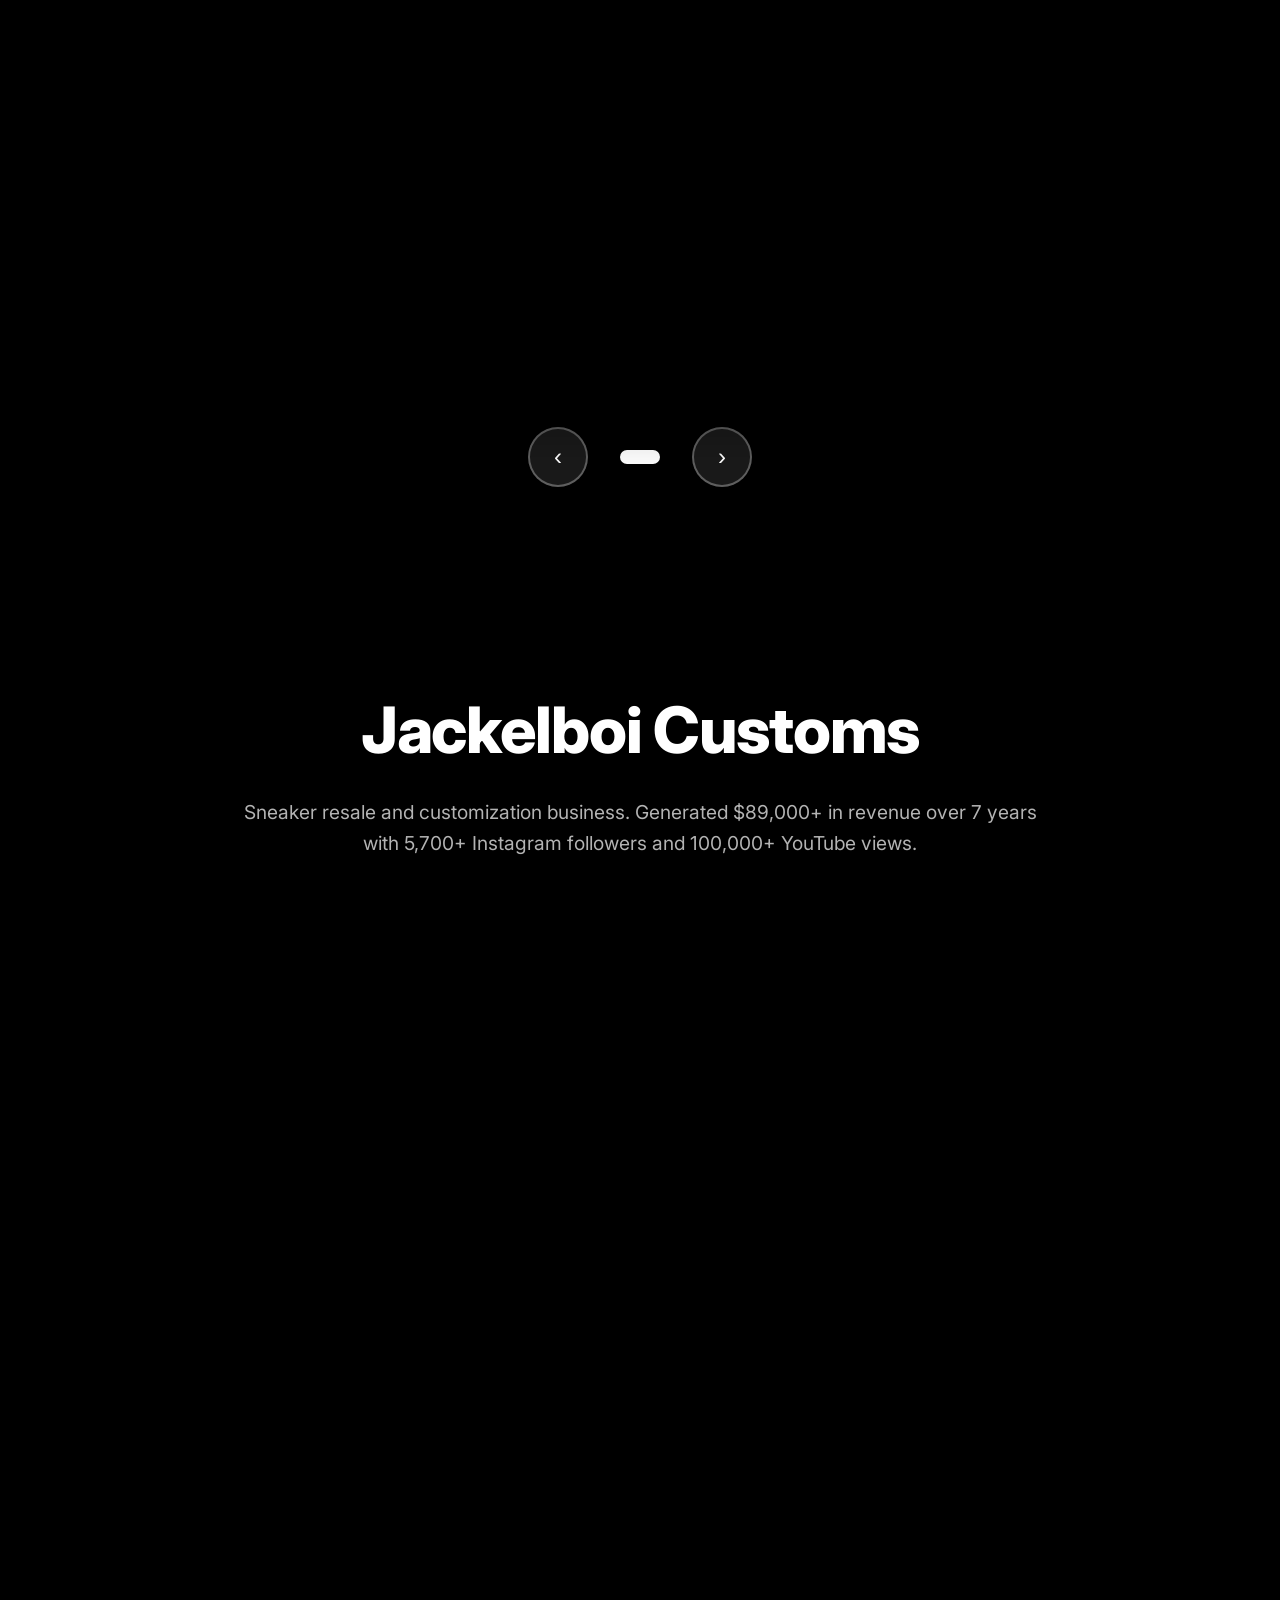
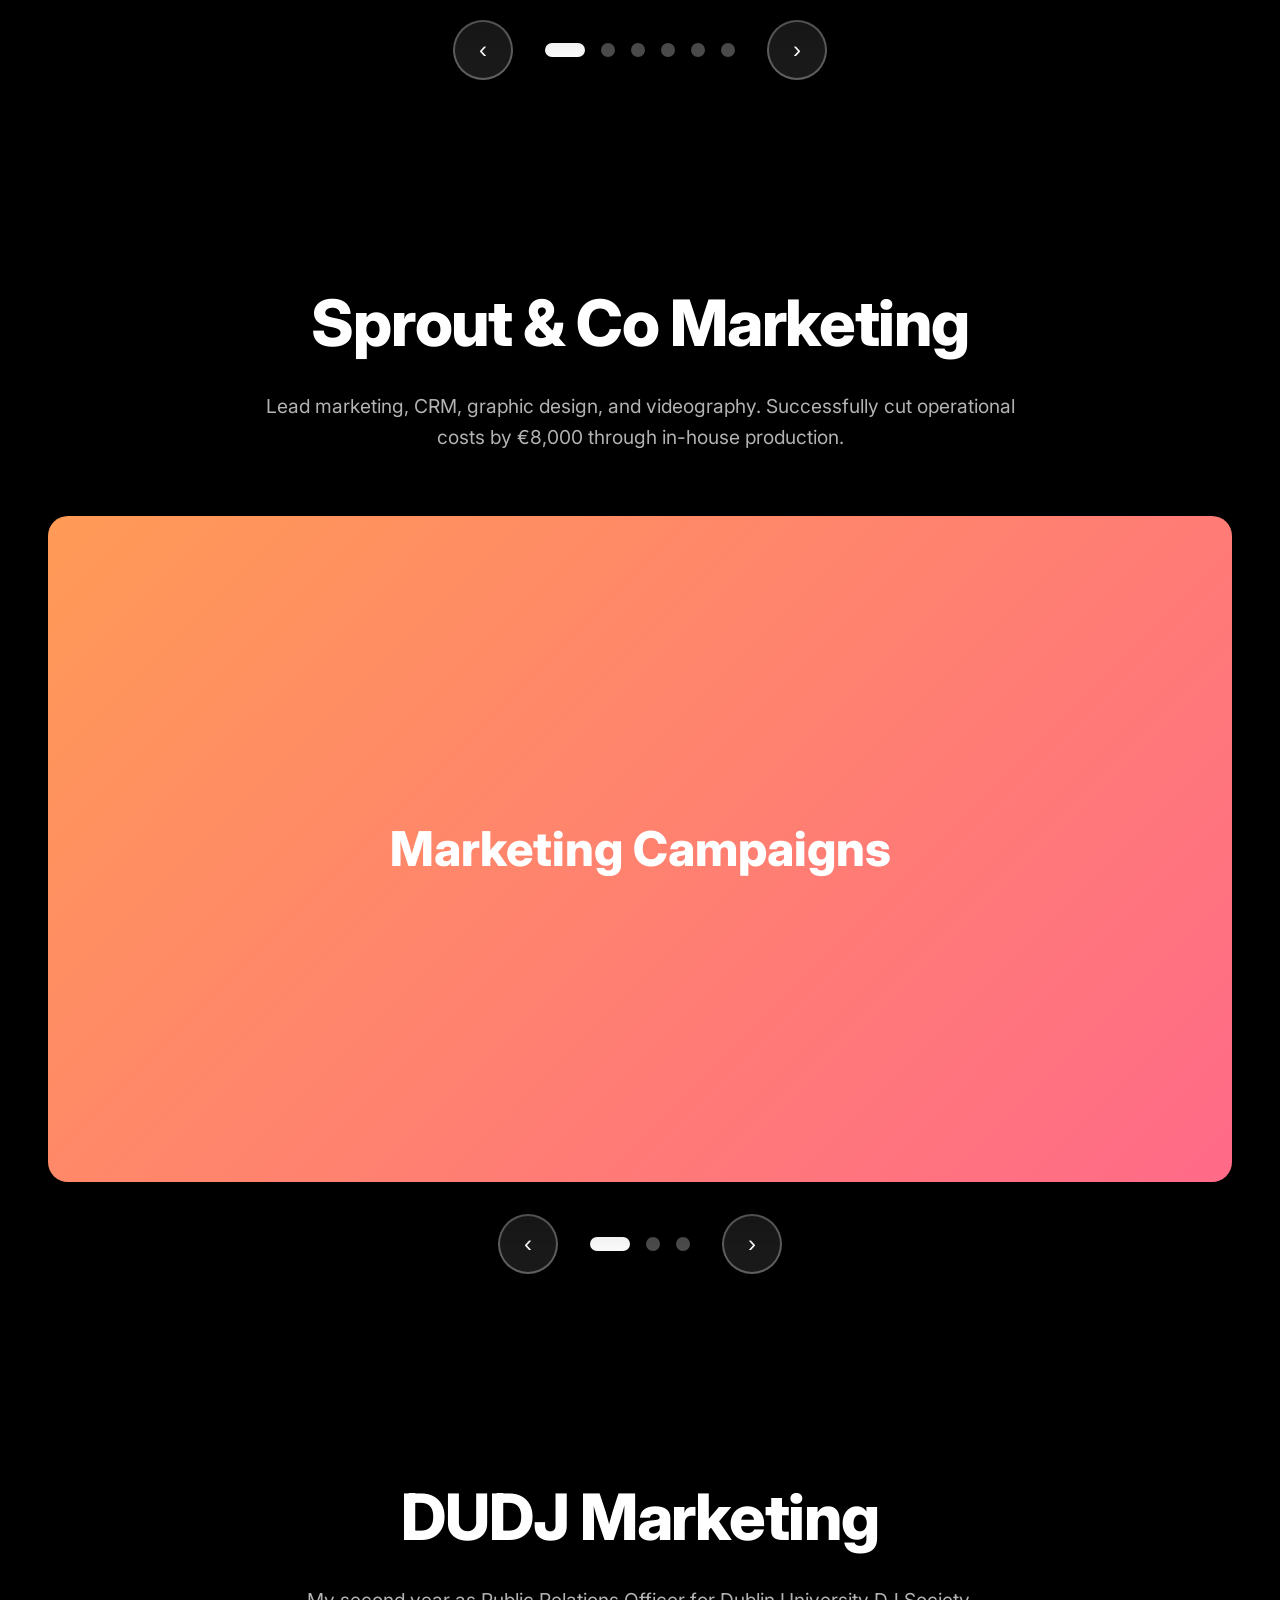
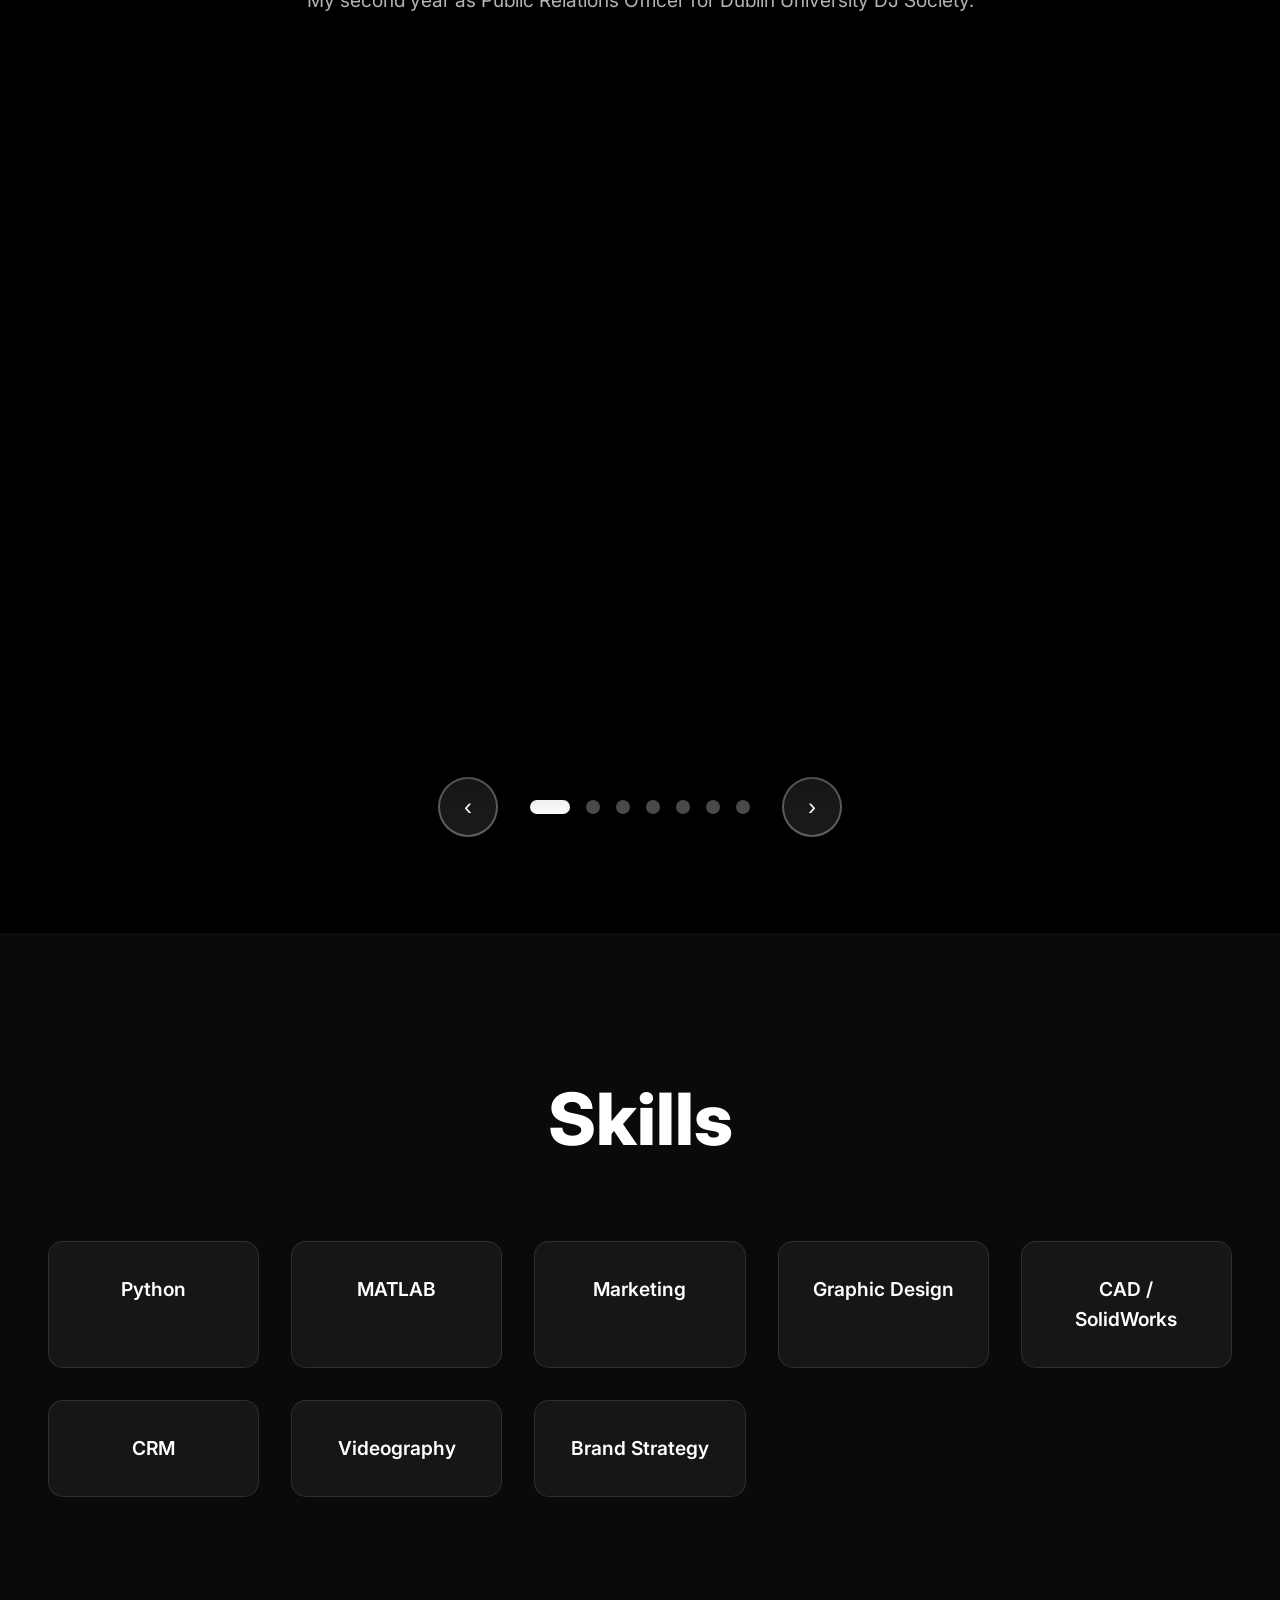
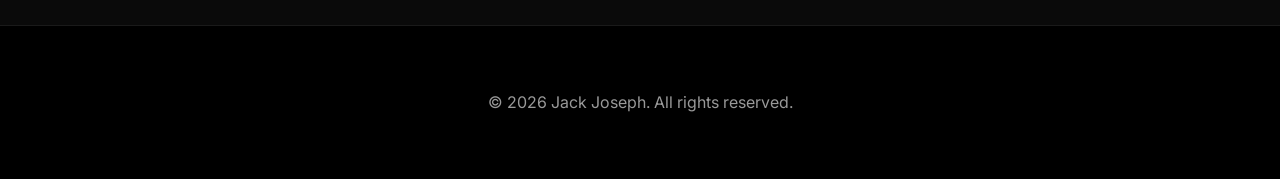
==== commit ef96a4c1: "Add files via upload" ====
--- a/index.html
+++ b/index.html
@@ -534,7 +534,19 @@
                         <img src="assets/speaker-1.jpg" alt="Speaker 1" onerror="this.parentElement.innerHTML='<div class=\'slide-gradient gradient-3\'>Build Process</div>'" />
                     </div>
                     <div class="slide">
-                        <img src="assets/speaker-2.jpg" alt="Speaker 2" onerror="this.parentElement.innerHTML='<div class=\'slide-gradient gradient-3\'>Final Product</div>'" />
+                        <img src="assets/speaker-2.jpg" alt="Speaker 2" onerror="this.parentElement.innerHTML='<div class=\'slide-gradient gradient-3\'>Components</div>'" />
+                    </div>
+                    <div class="slide">
+                        <img src="assets/speaker-3.jpg" alt="Speaker 3" onerror="this.parentElement.innerHTML='<div class=\'slide-gradient gradient-3\'>Assembly</div>'" />
+                    </div>
+                    <div class="slide">
+                        <img src="assets/speaker-4.jpg" alt="Speaker 4" onerror="this.parentElement.innerHTML='<div class=\'slide-gradient gradient-3\'>Crossover Circuit</div>'" />
+                    </div>
+                    <div class="slide">
+                        <img src="assets/speaker-5.jpg" alt="Speaker 5" onerror="this.parentElement.innerHTML='<div class=\'slide-gradient gradient-3\'>Testing</div>'" />
+                    </div>
+                    <div class="slide">
+                        <img src="assets/speaker-6.jpg" alt="Speaker 6" onerror="this.parentElement.innerHTML='<div class=\'slide-gradient gradient-3\'>Final Product</div>'" />
                     </div>
                 </div>
             </div>
@@ -544,6 +556,10 @@
                     <span class="dot active" onclick="goToSlide('speaker', 0)"></span>
                     <span class="dot" onclick="goToSlide('speaker', 1)"></span>
                     <span class="dot" onclick="goToSlide('speaker', 2)"></span>
+                    <span class="dot" onclick="goToSlide('speaker', 3)"></span>
+                    <span class="dot" onclick="goToSlide('speaker', 4)"></span>
+                    <span class="dot" onclick="goToSlide('speaker', 5)"></span>
+                    <span class="dot" onclick="goToSlide('speaker', 6)"></span>
                 </div>
                 <button class="slider-btn" onclick="nextSlide('speaker')">›</button>
             </div>
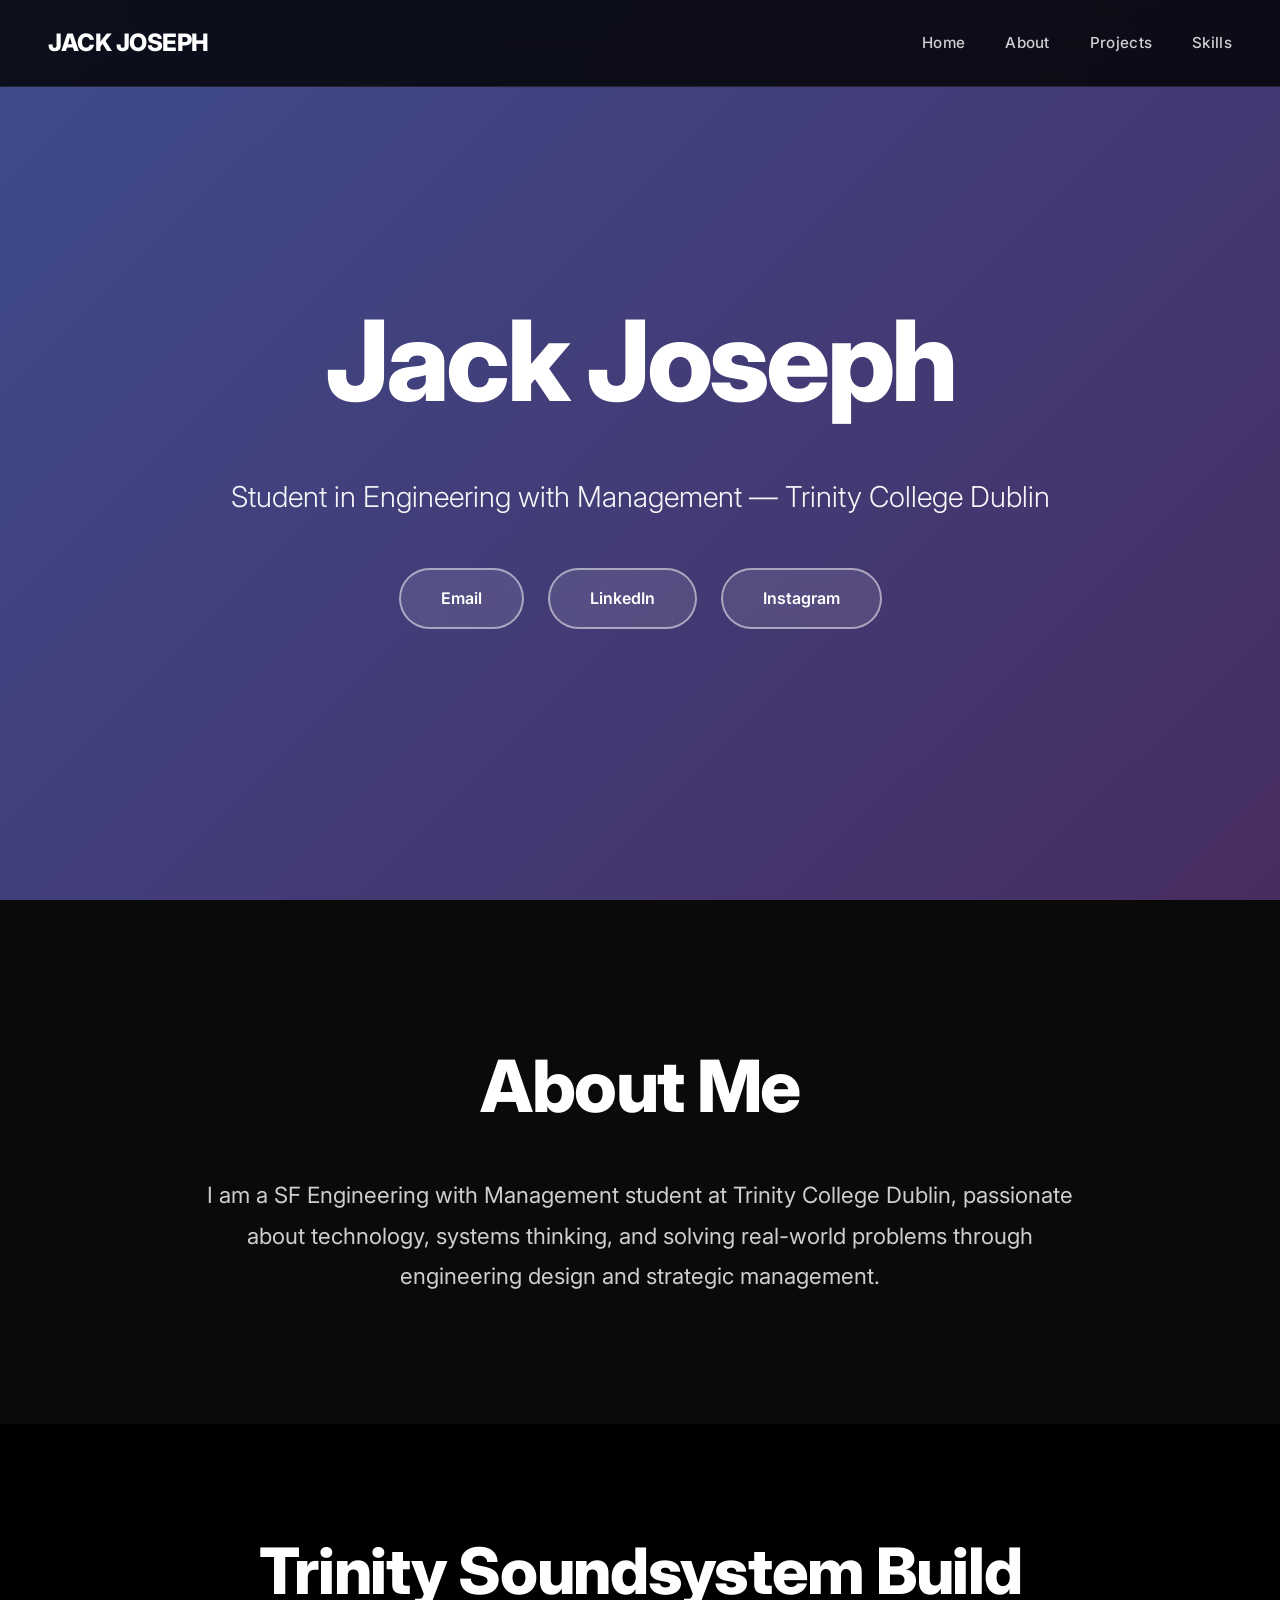
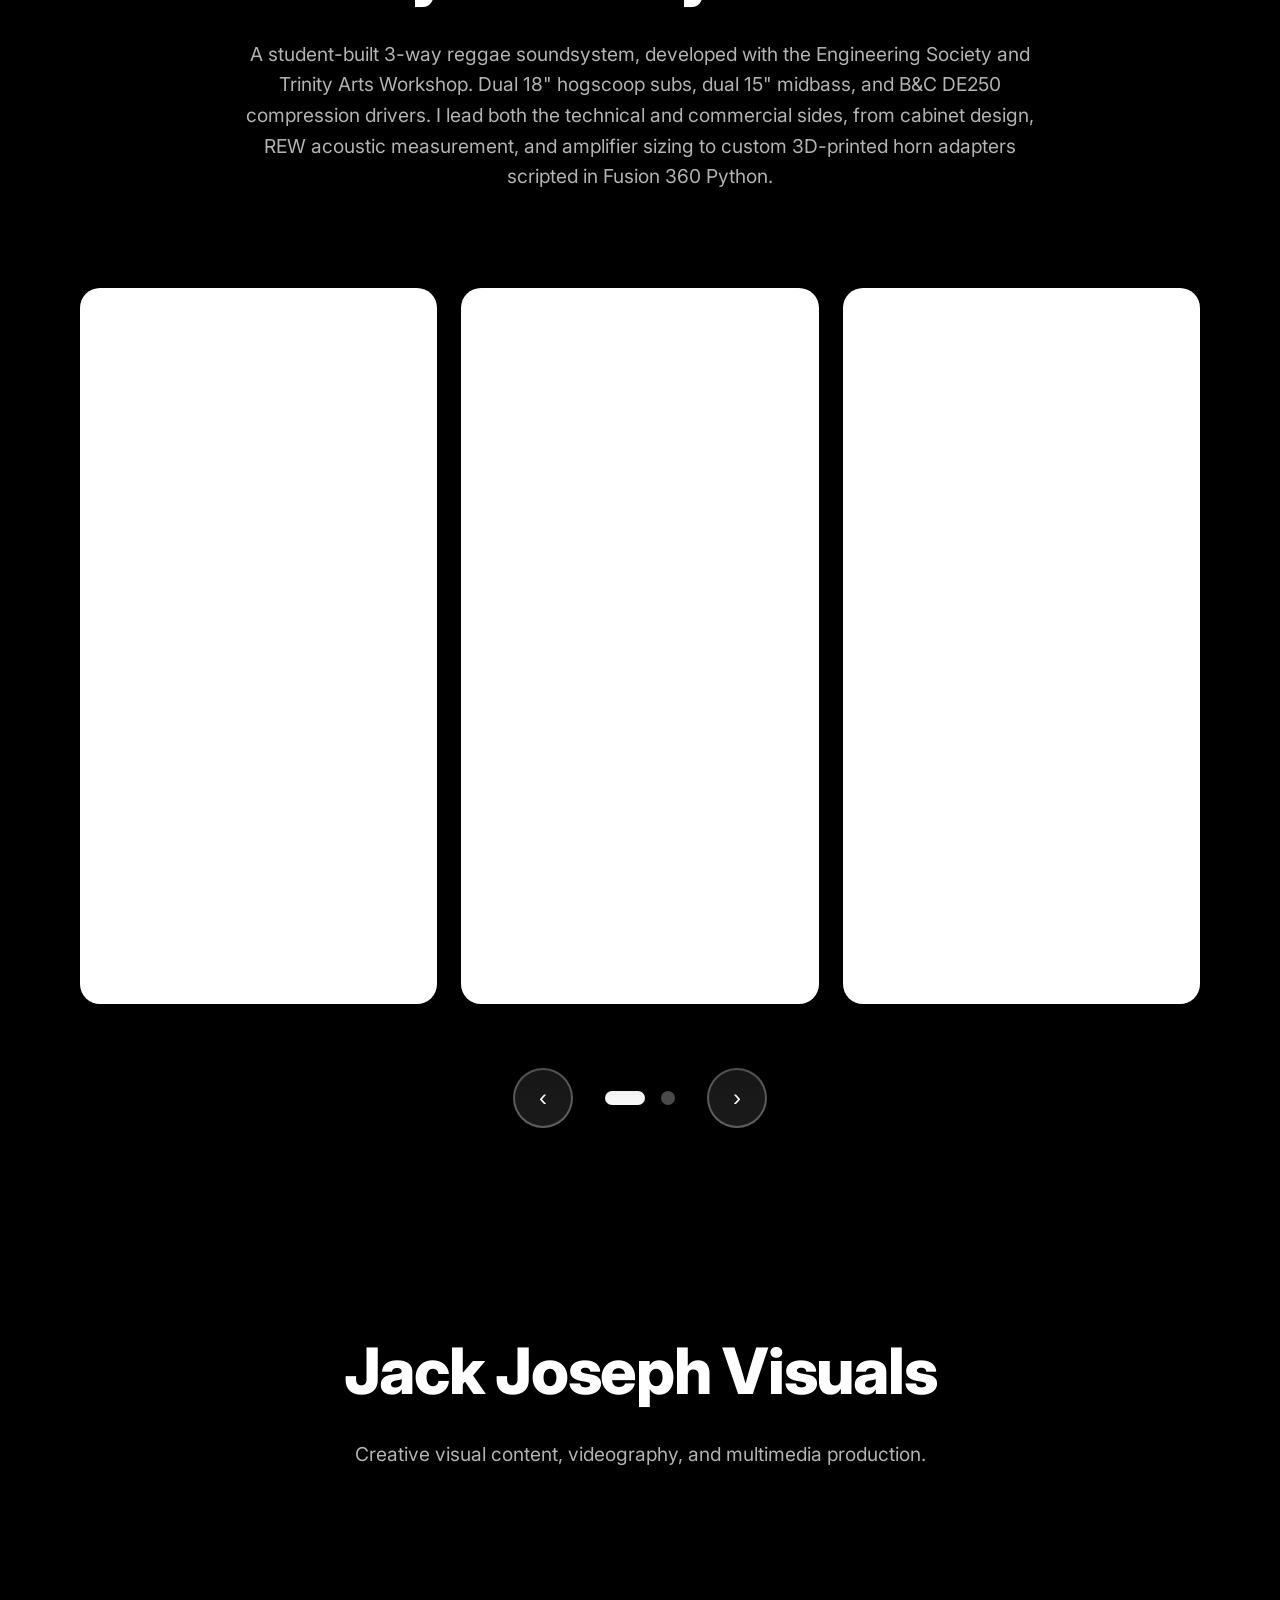
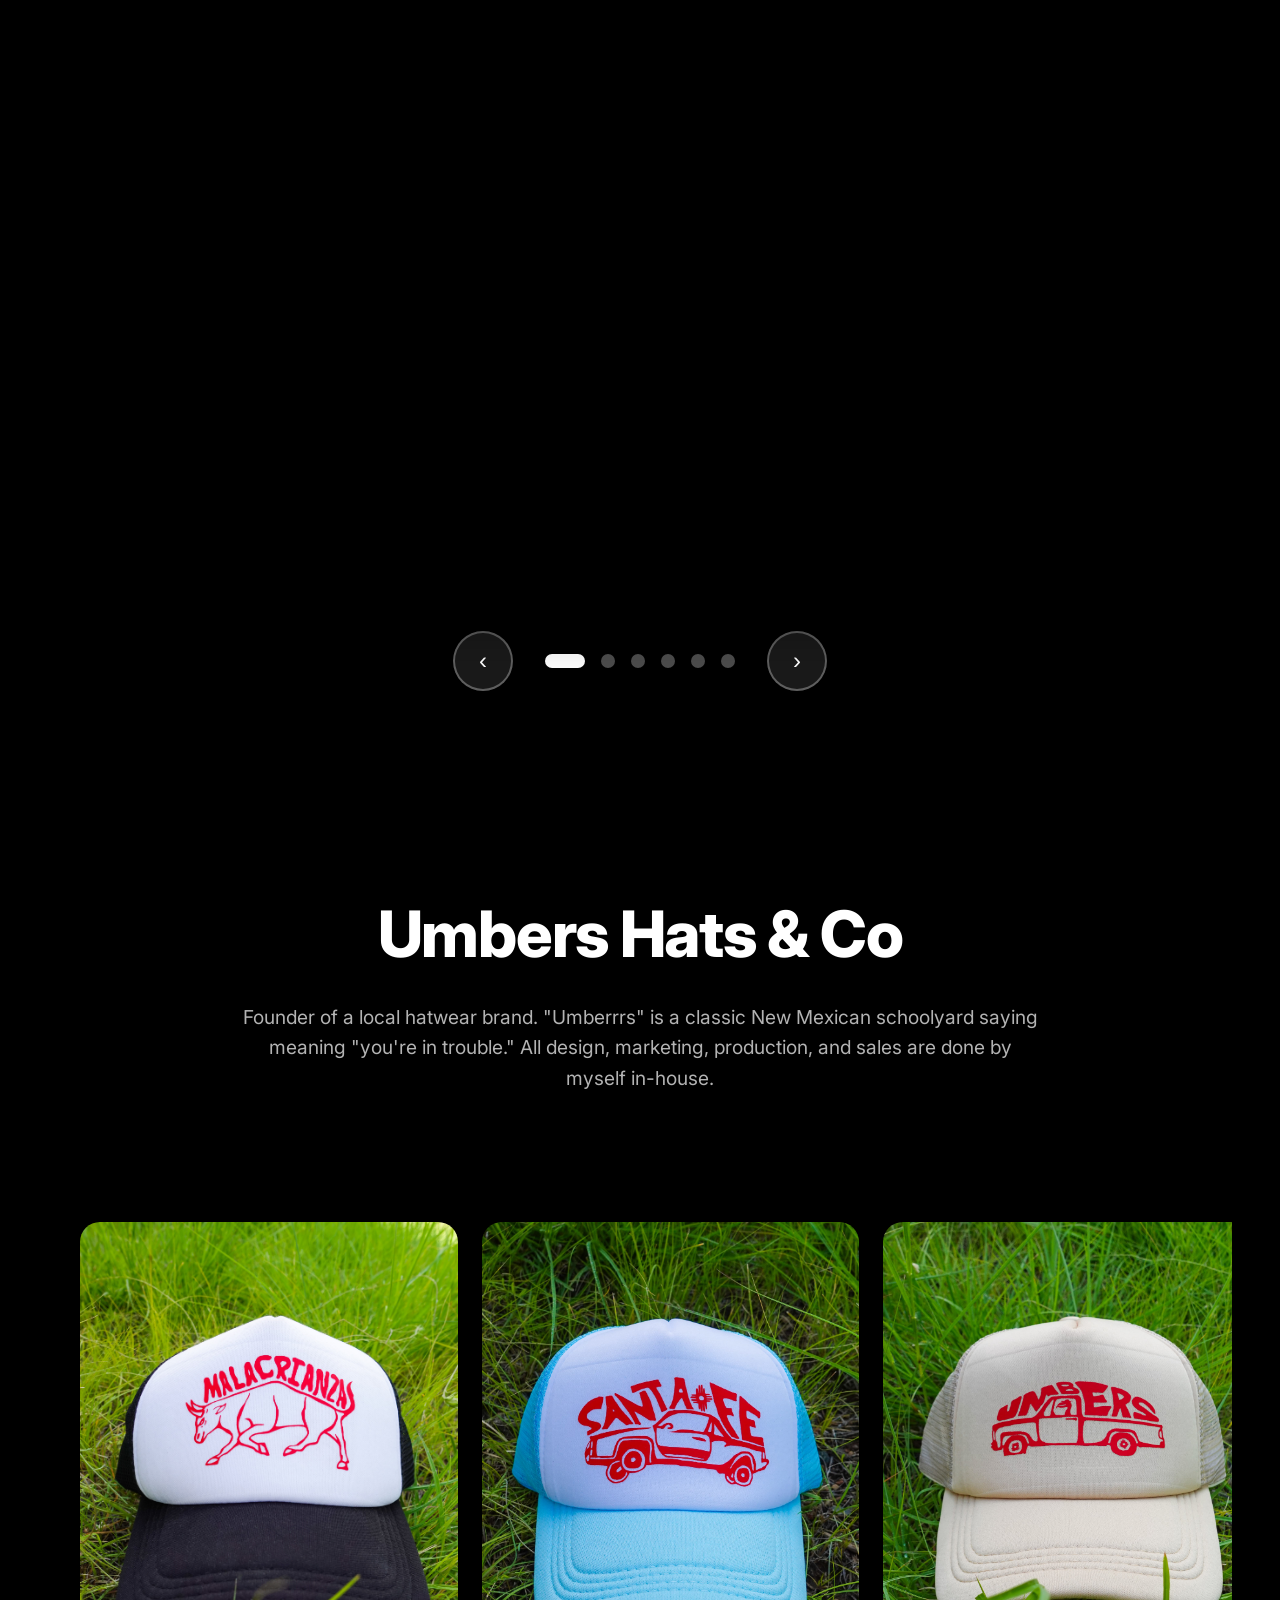
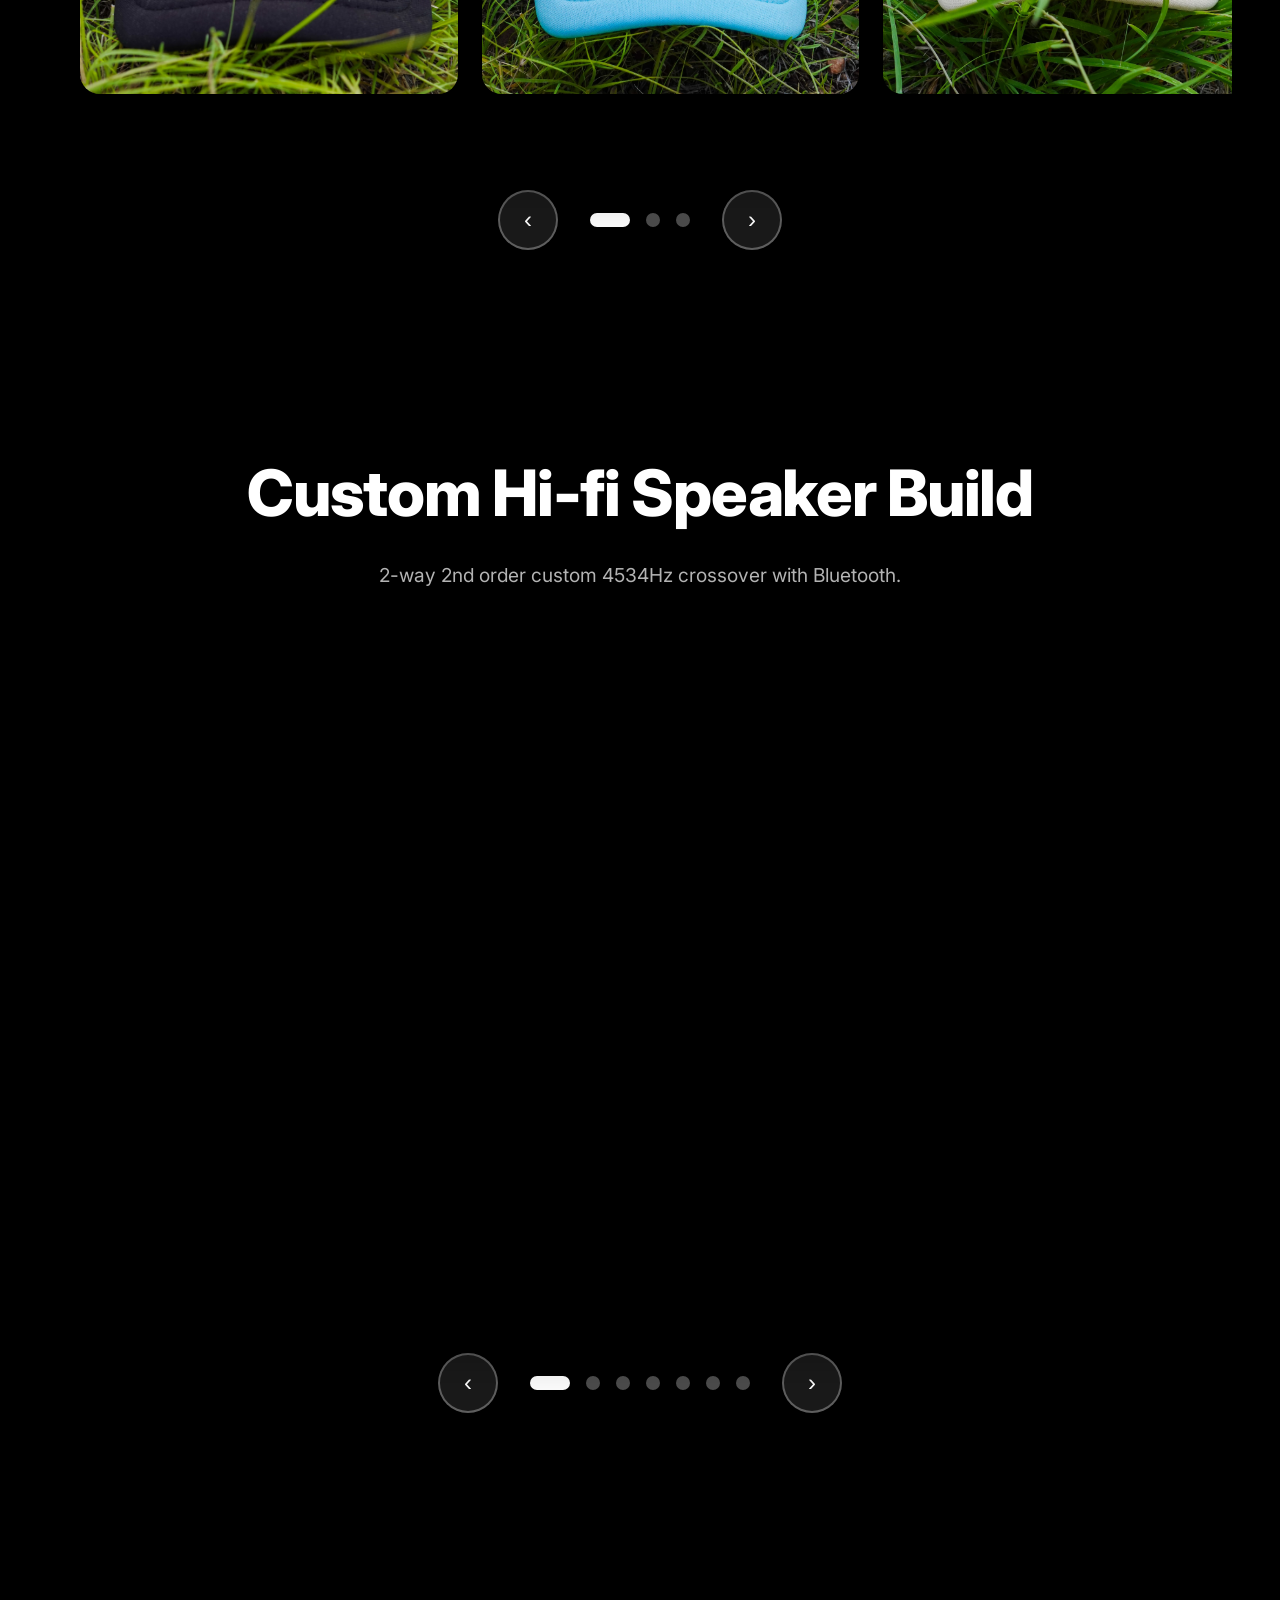
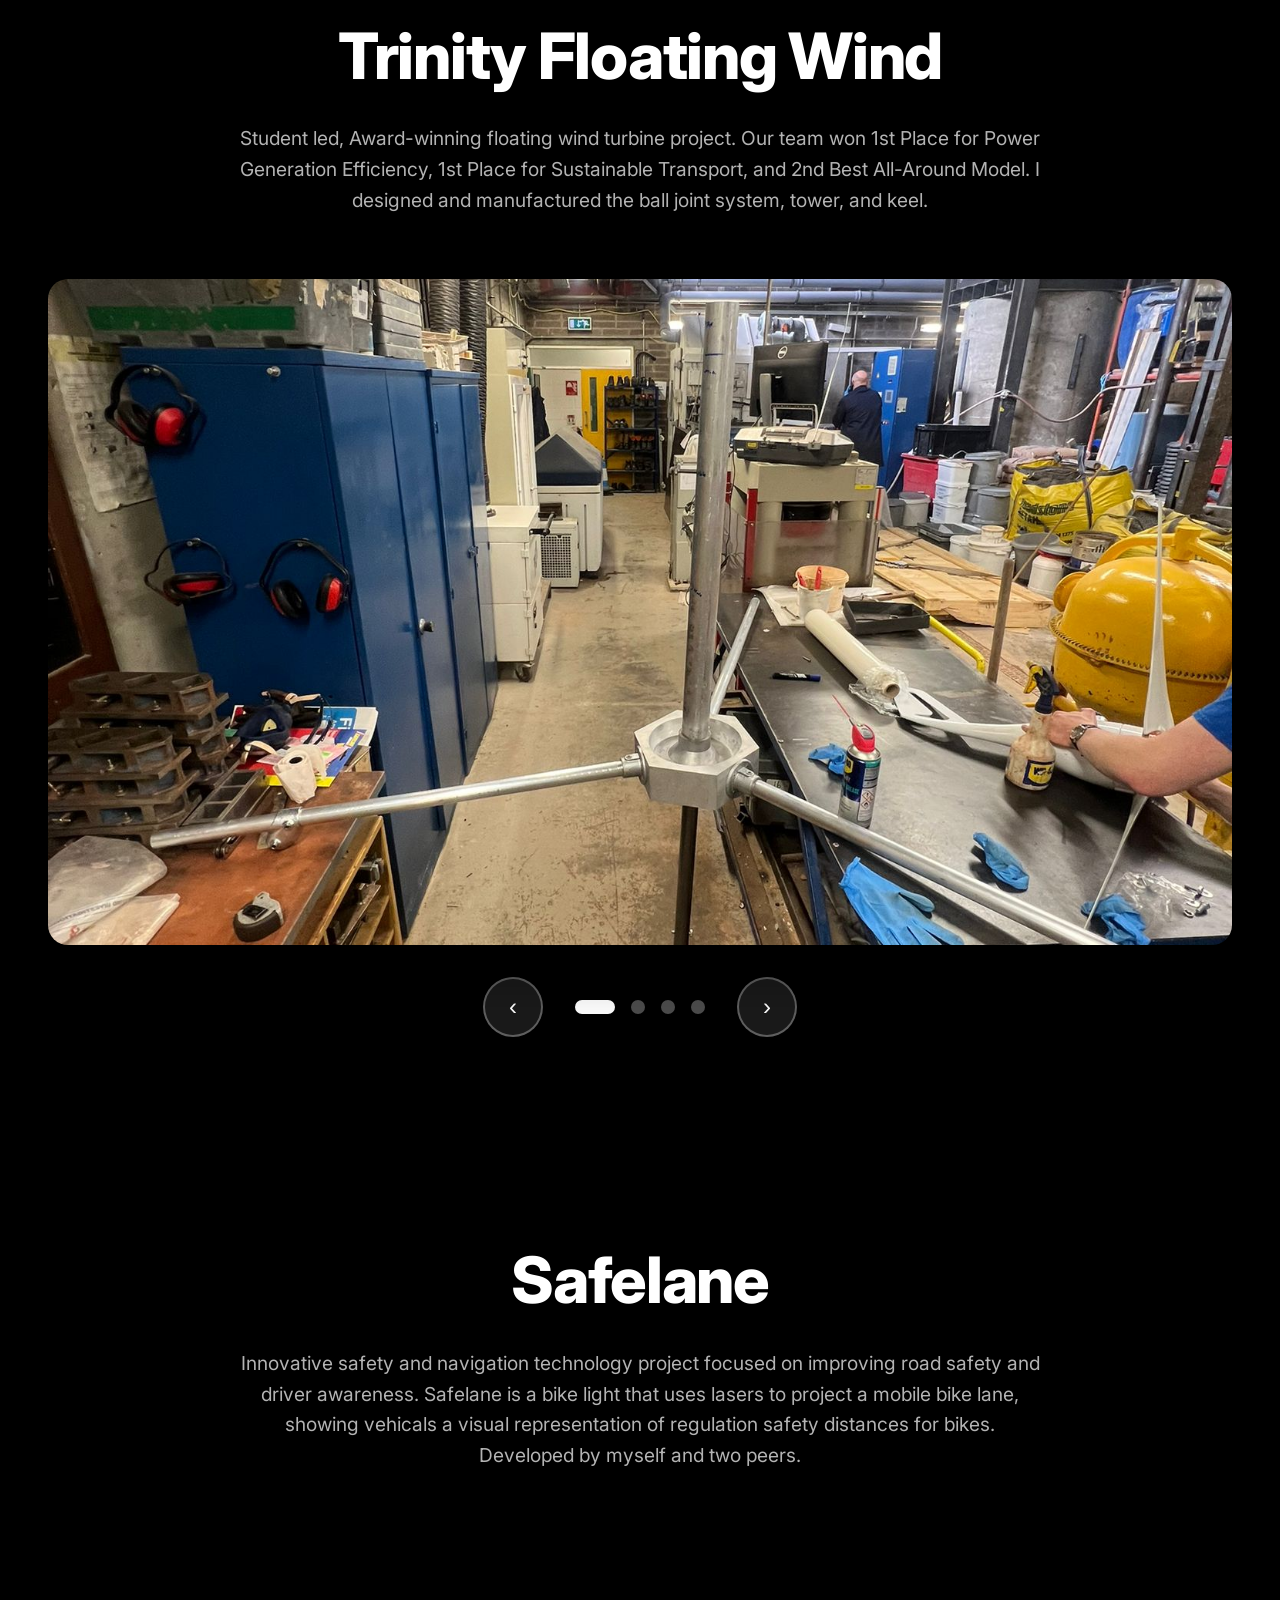
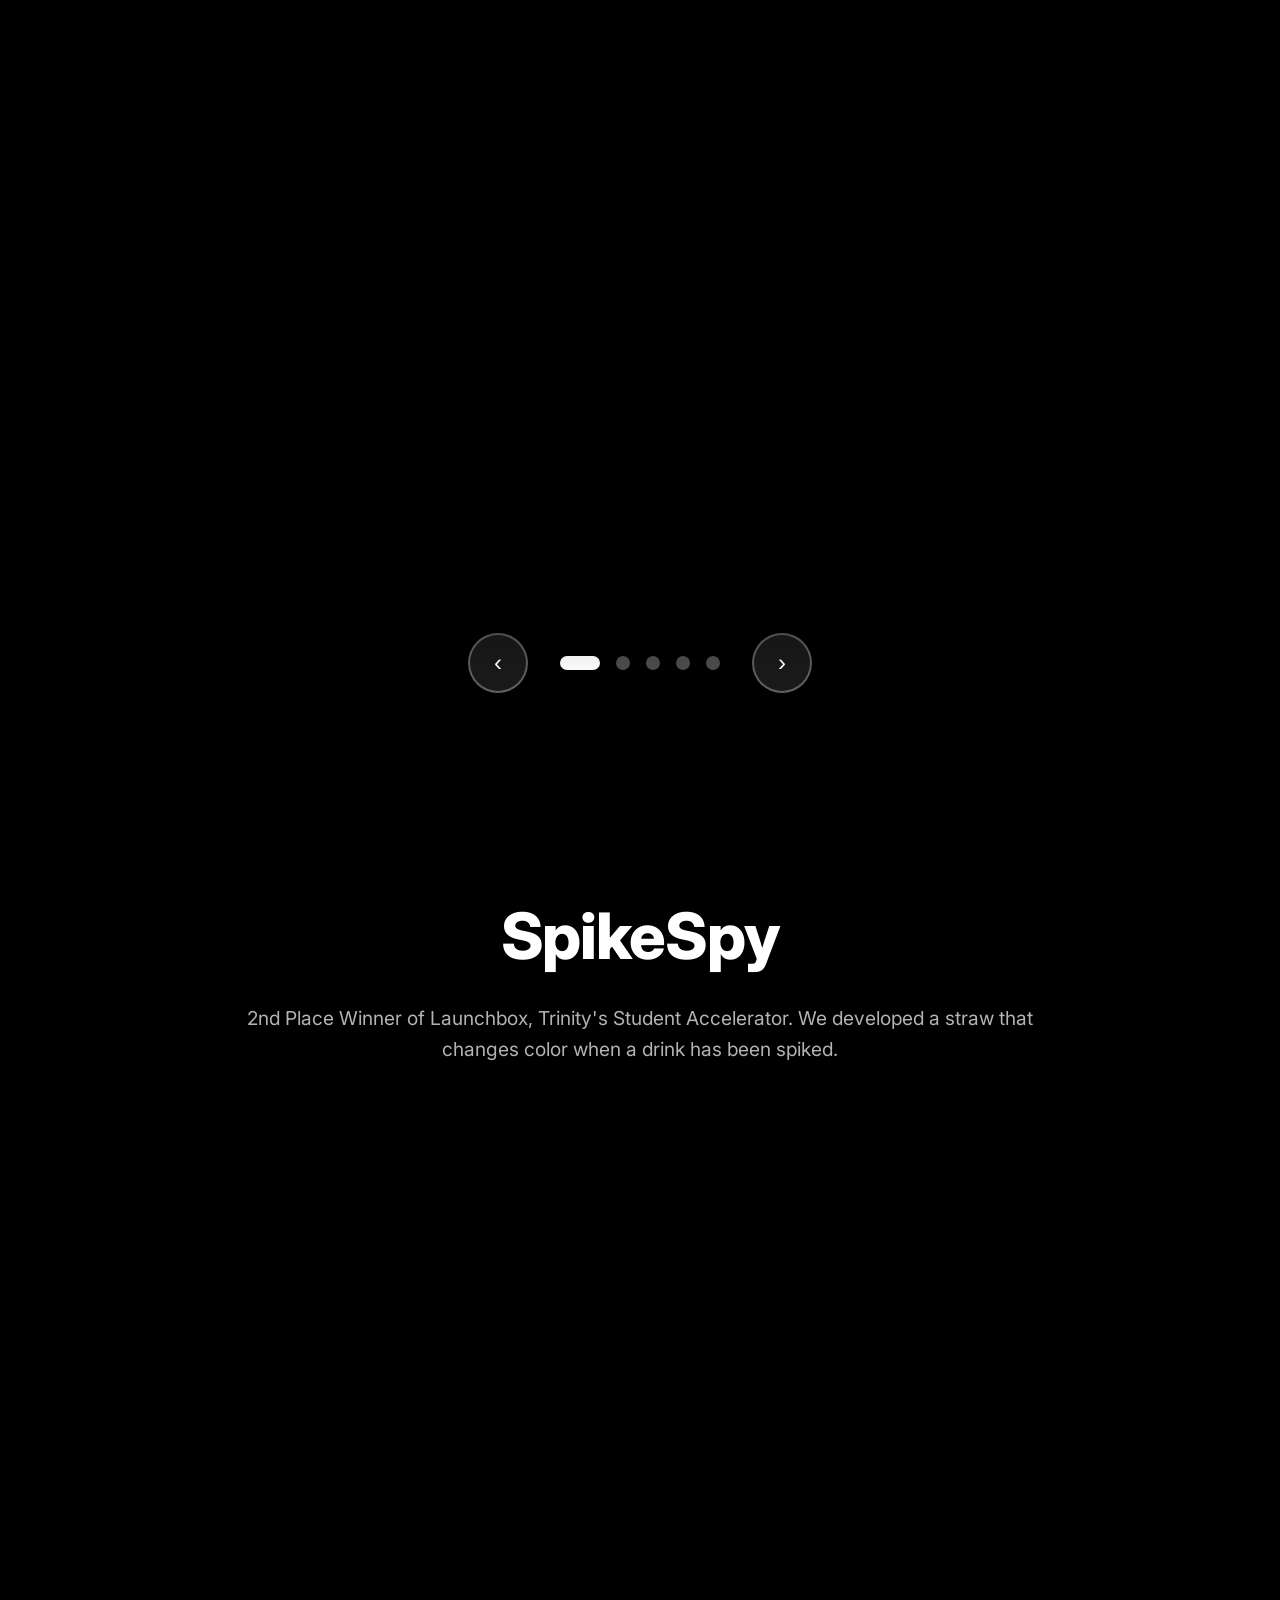
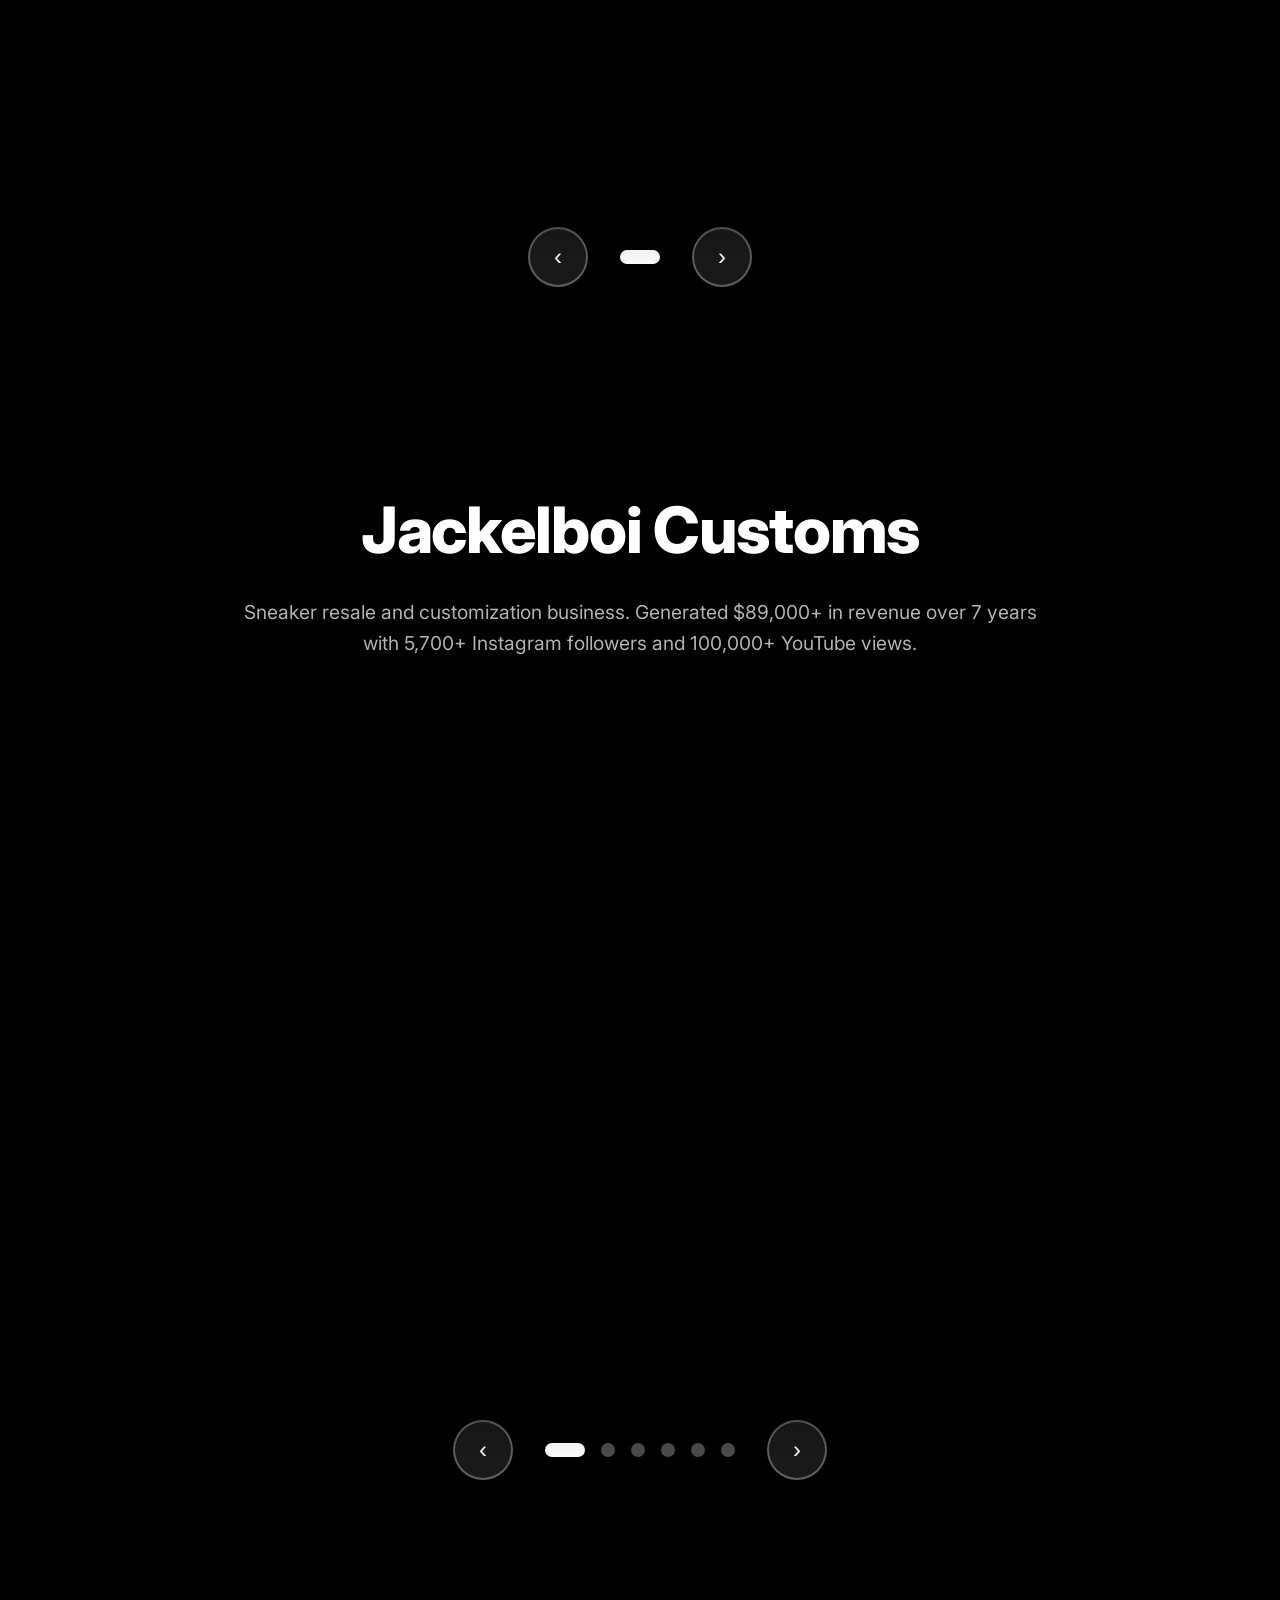
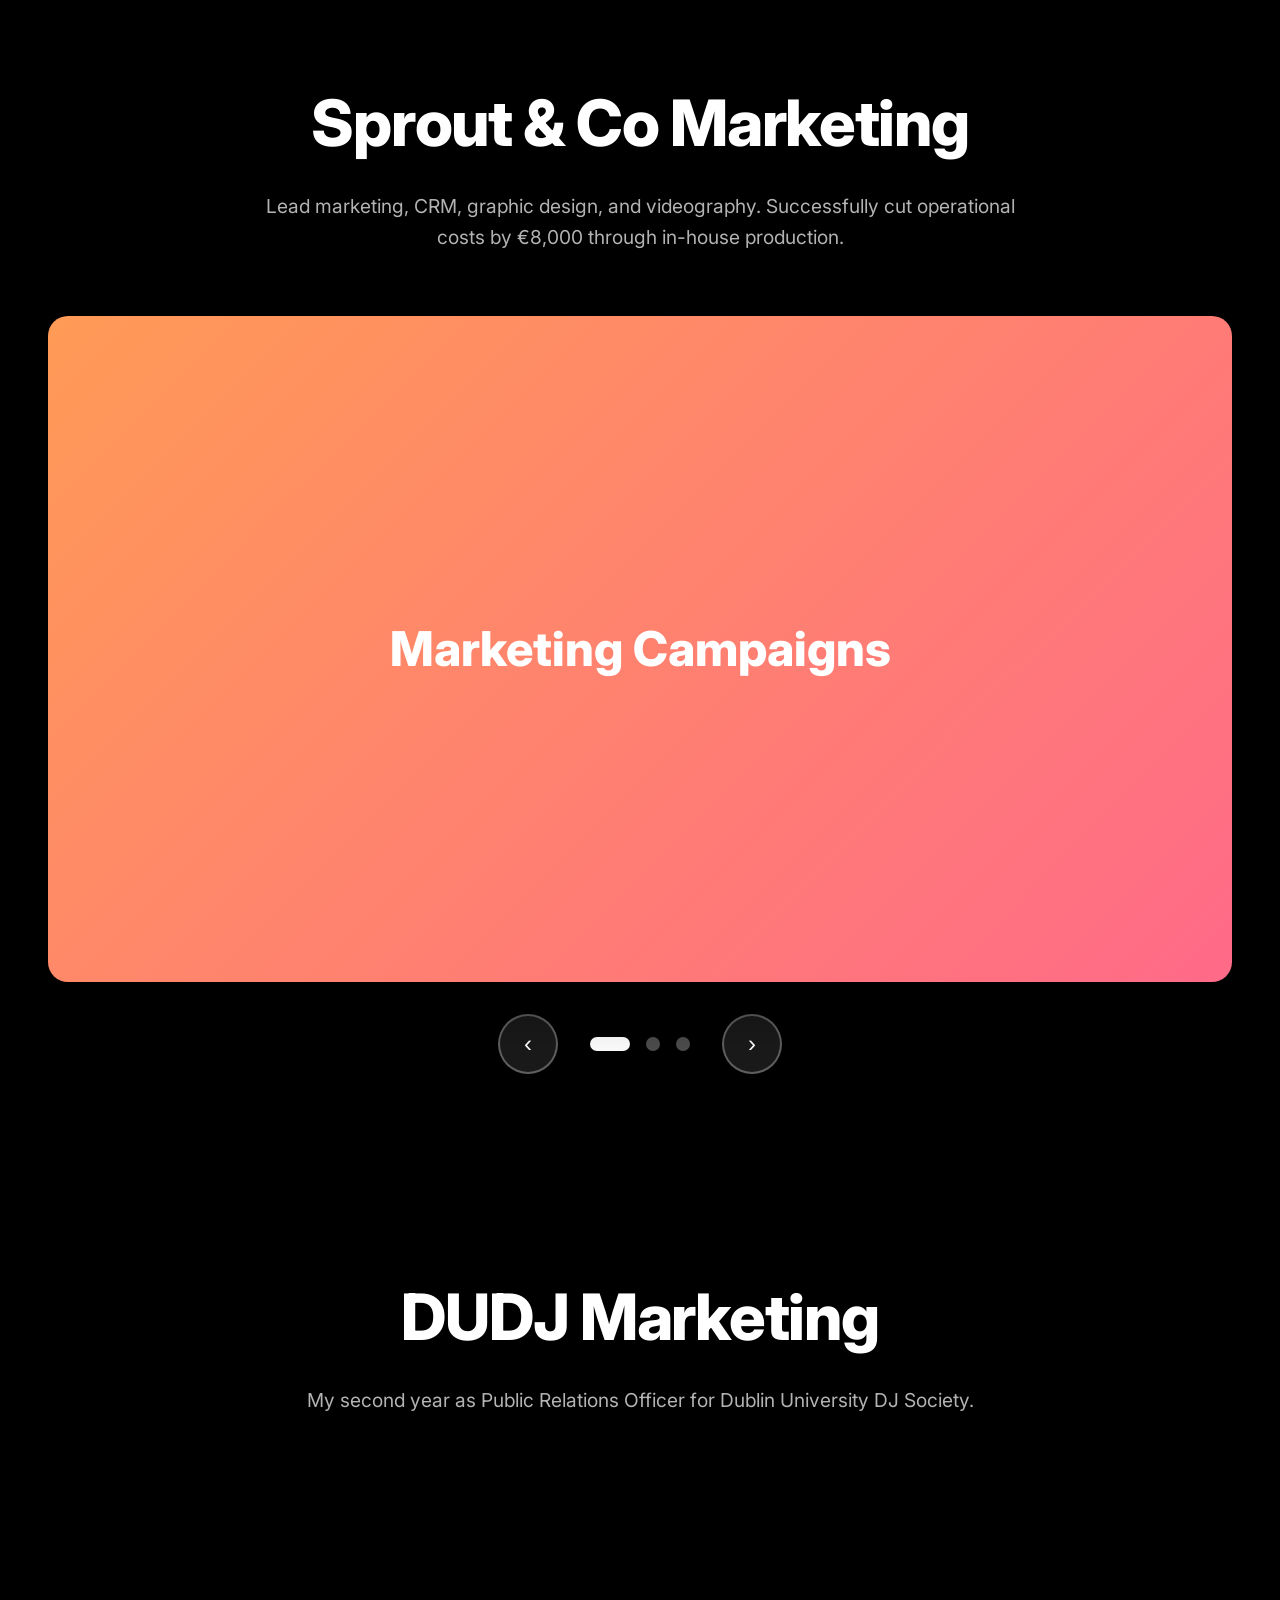
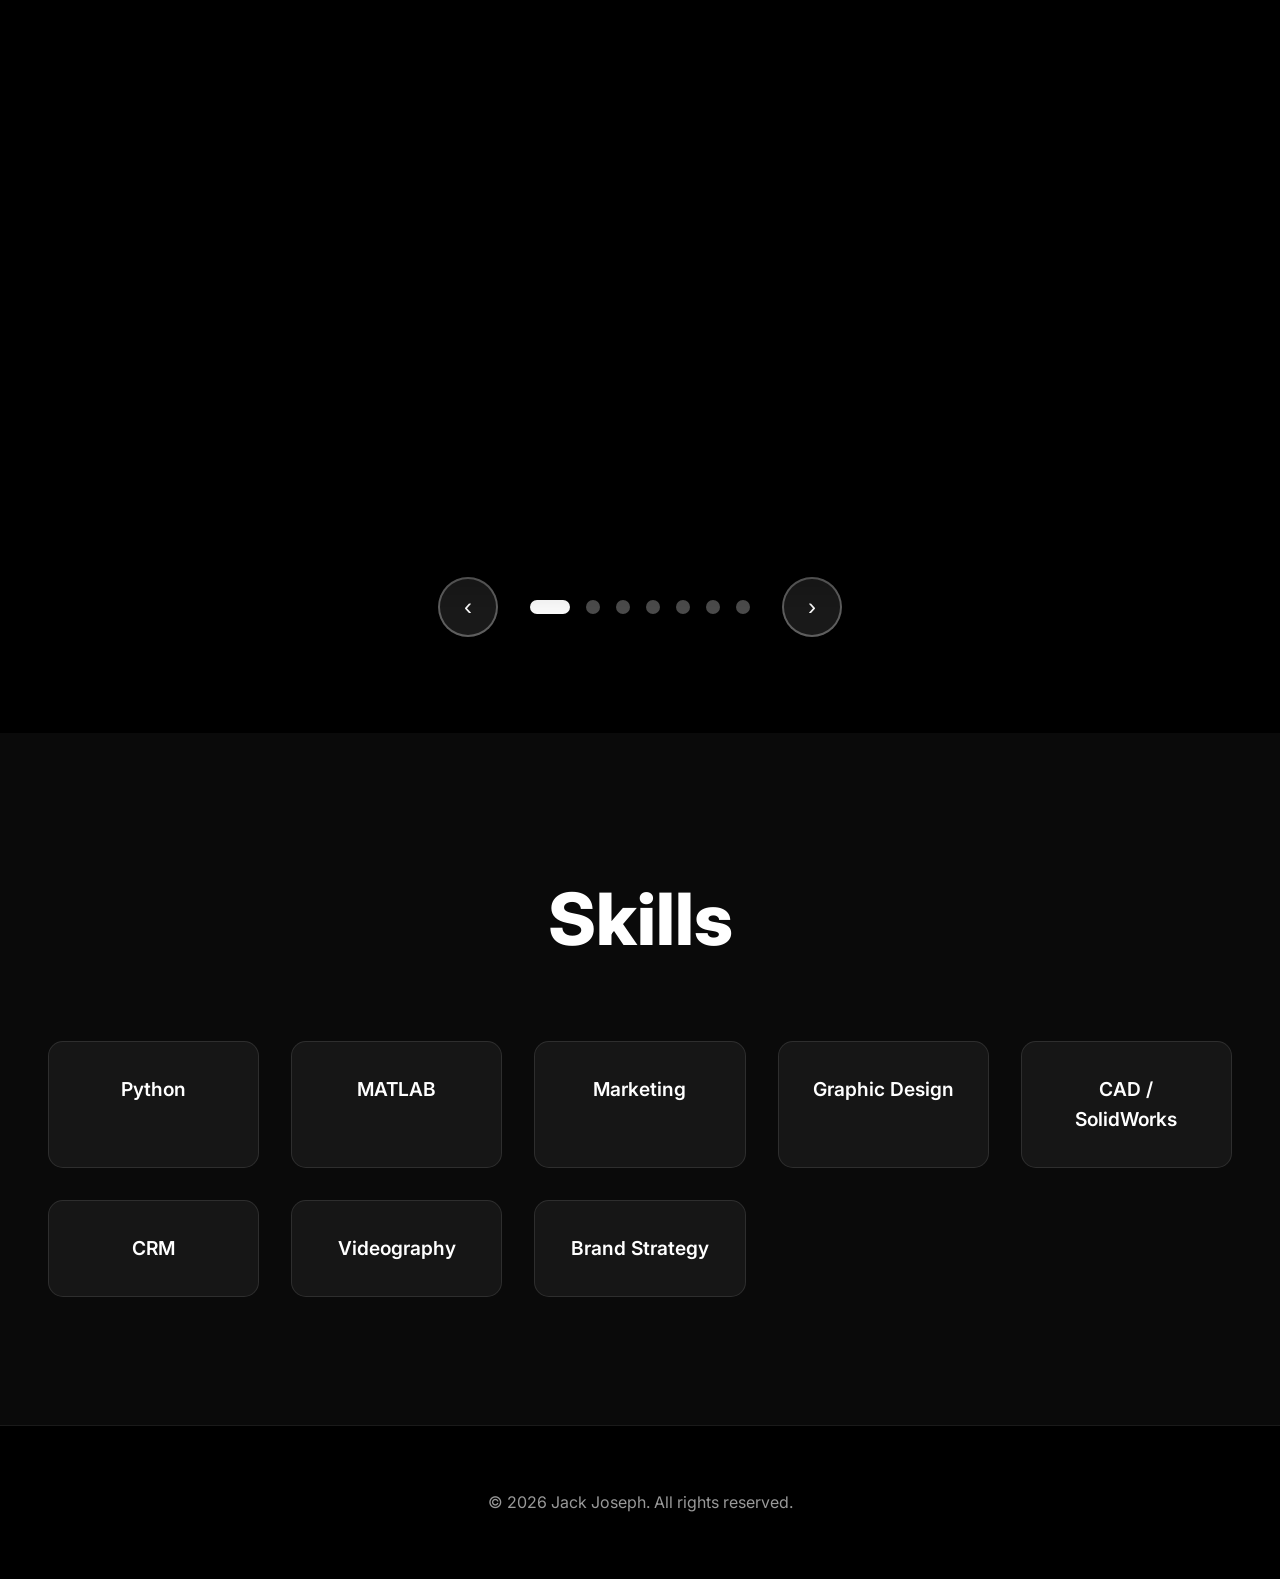
==== commit 20e2b9e5: "Rename portfolio_fixed_working.html to index.html" ====
--- a/index.html
+++ b/index.html
@@ -245,6 +245,38 @@
             border-radius: 20px;
         }
 
+        /* Triple Instagram grid - taller to fit Instagram's header and caption bar */
+        .image-slider.insta-grid {
+            height: 780px;
+            padding-bottom: 0;
+        }
+
+        .image-slider.insta-grid .slides-container {
+            position: relative;
+            display: flex;
+            height: 100%;
+        }
+
+        .image-slider.insta-grid .slide {
+            min-width: 100%;
+            height: 100%;
+            flex-shrink: 0;
+            display: flex;
+            gap: 1.5rem;
+            padding: 2rem;
+            background: #000;
+            align-items: stretch;
+            justify-content: center;
+        }
+
+        .image-slider.insta-grid .slide iframe {
+            width: calc(33.333% - 1rem);
+            height: 100%;
+            border: none;
+            border-radius: 20px;
+            background: #fff;
+        }
+
         .slides-container {
             display: flex;
             height: 100%;
@@ -392,9 +424,41 @@
             border-top: 1px solid rgba(255, 255, 255, 0.1);
         }
 
+        /* Mobile */
         @media (max-width: 768px) {
-            .image-slider {
-                height: 400px;
+            nav .container {
+                padding: 0 1.5rem;
+            }
+
+            .slider-wrapper {
+                padding: 0 1rem;
+            }
+
+            .image-slider.triple-grid {
+                height: 300px;
+            }
+
+            /* On phones, Instagram embeds scroll sideways within each slide */
+            .image-slider.insta-grid {
+                height: 640px;
+            }
+
+            .image-slider.insta-grid .slide {
+                justify-content: flex-start;
+                overflow-x: auto;
+                padding: 1rem;
+                gap: 1rem;
+            }
+
+            .image-slider.insta-grid .slide iframe {
+                flex: 0 0 85%;
+                width: 85%;
+            }
+        }
+
+        @media (max-width: 600px) {
+            nav ul {
+                display: none;
             }
         }
     </style>
@@ -415,7 +479,7 @@
     <section id="home" class="hero">
         <div class="hero-content">
             <h1>Jack Joseph</h1>
-            <p class="subtitle">Student in Engineering with Management — Trinity College Dublin</p>
+            <p class="subtitle">Student in Engineering with Management &mdash; Trinity College Dublin</p>
             <div class="contact-links">
                 <a href="mailto:josephj1@tcd.ie">Email</a>
                 <a href="https://www.linkedin.com/in/jack-joseph-b38851240/">LinkedIn</a>
@@ -435,6 +499,42 @@
 
     <div id="projects"></div>
 
+    <!-- Trinity Soundsystem Build (Instagram, 3 per slide) -->
+    <section class="project-section">
+        <div class="project-header">
+            <h2>Trinity Soundsystem Build</h2>
+            <p>A student-built 3-way reggae soundsystem, developed with the Engineering Society and Trinity Arts Workshop.
+                Dual 18" hogscoop subs, dual 15" midbass, and B&amp;C DE250 compression drivers. I lead both the technical
+                and commercial sides, from cabinet design, REW acoustic measurement, and amplifier sizing to custom
+                3D-printed horn adapters scripted in Fusion 360 Python.
+            </p>
+        </div>
+        <div class="slider-wrapper">
+            <div class="image-slider insta-grid">
+                <div class="slides-container" id="slider-soundsystem">
+                    <div class="slide">
+                        <iframe src="https://www.instagram.com/reel/DW_s1WLjO_y/embed" allowfullscreen scrolling="no" loading="lazy" title="Trinity Soundsystem reel 1"></iframe>
+                        <iframe src="https://www.instagram.com/reel/DZKrWUBx5SK/embed" allowfullscreen scrolling="no" loading="lazy" title="Trinity Soundsystem reel 2"></iframe>
+                        <iframe src="https://www.instagram.com/reel/DWO3FcQDEyd/embed" allowfullscreen scrolling="no" loading="lazy" title="Trinity Soundsystem reel 3"></iframe>
+                    </div>
+                    <div class="slide">
+                        <iframe src="https://www.instagram.com/p/DW3t8vAkW6M/embed" allowfullscreen scrolling="no" loading="lazy" title="Trinity Soundsystem post 1"></iframe>
+                        <iframe src="https://www.instagram.com/p/DZh44-tETFj/embed" allowfullscreen scrolling="no" loading="lazy" title="Trinity Soundsystem post 2"></iframe>
+                        <iframe src="https://www.instagram.com/reel/DbQ0cbex-x8/embed" allowfullscreen scrolling="no" loading="lazy" title="Trinity Soundsystem reel 4"></iframe>
+                    </div>
+                </div>
+            </div>
+            <div class="slider-controls">
+                <button class="slider-btn" onclick="prevSlide('soundsystem')">&lsaquo;</button>
+                <div class="slider-dots" id="dots-soundsystem">
+                    <span class="dot active" onclick="goToSlide('soundsystem', 0)"></span>
+                    <span class="dot" onclick="goToSlide('soundsystem', 1)"></span>
+                </div>
+                <button class="slider-btn" onclick="nextSlide('soundsystem')">&rsaquo;</button>
+            </div>
+        </div>
+    </section>
+
     <!-- Jack Joseph Visuals -->
     <section class="project-section">
         <div class="project-header">
@@ -465,7 +565,7 @@
                 </div>
             </div>
             <div class="slider-controls">
-                <button class="slider-btn" onclick="prevSlide('visuals')">‹</button>
+                <button class="slider-btn" onclick="prevSlide('visuals')">&lsaquo;</button>
                 <div class="slider-dots" id="dots-visuals">
                     <span class="dot active" onclick="goToSlide('visuals', 0)"></span>
                     <span class="dot" onclick="goToSlide('visuals', 1)"></span>
@@ -474,15 +574,15 @@
                     <span class="dot" onclick="goToSlide('visuals', 4)"></span>
                     <span class="dot" onclick="goToSlide('visuals', 5)"></span>
                 </div>
-                <button class="slider-btn" onclick="nextSlide('visuals')">›</button>
-            </div>
-        </div>
-    </section>
-
-    <!-- Other Projects -->
+                <button class="slider-btn" onclick="nextSlide('visuals')">&rsaquo;</button>
+            </div>
+        </div>
+    </section>
+
+    <!-- Umbers Hats & Co -->
     <section class="project-section">
         <div class="project-header">
-            <h2>Umbers Hats & Co</h2>
+            <h2>Umbers Hats &amp; Co</h2>
             <p>Founder of a local hatwear brand. "Umberrrs" is a classic New Mexican schoolyard saying
                 meaning "you're in trouble." All design, marketing, production, and sales are done by myself in-house.
             </p>
@@ -508,17 +608,18 @@
                 </div>
             </div>
             <div class="slider-controls">
-                <button class="slider-btn" onclick="prevSlide('umbers')">‹</button>
+                <button class="slider-btn" onclick="prevSlide('umbers')">&lsaquo;</button>
                 <div class="slider-dots" id="dots-umbers">
                     <span class="dot active" onclick="goToSlide('umbers', 0)"></span>
                     <span class="dot" onclick="goToSlide('umbers', 1)"></span>
                     <span class="dot" onclick="goToSlide('umbers', 2)"></span>
                 </div>
-                <button class="slider-btn" onclick="nextSlide('umbers')">›</button>
-            </div>
-        </div>
-    </section>
-
+                <button class="slider-btn" onclick="nextSlide('umbers')">&rsaquo;</button>
+            </div>
+        </div>
+    </section>
+
+    <!-- Custom Hi-fi Speaker Build -->
     <section class="project-section">
         <div class="project-header">
             <h2>Custom Hi-fi Speaker Build</h2>
@@ -551,7 +652,7 @@
                 </div>
             </div>
             <div class="slider-controls">
-                <button class="slider-btn" onclick="prevSlide('speaker')">‹</button>
+                <button class="slider-btn" onclick="prevSlide('speaker')">&lsaquo;</button>
                 <div class="slider-dots" id="dots-speaker">
                     <span class="dot active" onclick="goToSlide('speaker', 0)"></span>
                     <span class="dot" onclick="goToSlide('speaker', 1)"></span>
@@ -561,7 +662,7 @@
                     <span class="dot" onclick="goToSlide('speaker', 5)"></span>
                     <span class="dot" onclick="goToSlide('speaker', 6)"></span>
                 </div>
-                <button class="slider-btn" onclick="nextSlide('speaker')">›</button>
+                <button class="slider-btn" onclick="nextSlide('speaker')">&rsaquo;</button>
             </div>
         </div>
     </section>
@@ -592,14 +693,14 @@
                 </div>
             </div>
             <div class="slider-controls">
-                <button class="slider-btn" onclick="prevSlide('wind')">‹</button>
+                <button class="slider-btn" onclick="prevSlide('wind')">&lsaquo;</button>
                 <div class="slider-dots" id="dots-wind">
                     <span class="dot active" onclick="goToSlide('wind', 0)"></span>
                     <span class="dot" onclick="goToSlide('wind', 1)"></span>
                     <span class="dot" onclick="goToSlide('wind', 2)"></span>
                     <span class="dot" onclick="goToSlide('wind', 3)"></span>
                 </div>
-                <button class="slider-btn" onclick="nextSlide('wind')">›</button>
+                <button class="slider-btn" onclick="nextSlide('wind')">&rsaquo;</button>
             </div>
         </div>
     </section>
@@ -634,7 +735,7 @@
                 </div>
             </div>
             <div class="slider-controls">
-                <button class="slider-btn" onclick="prevSlide('safelane')">‹</button>
+                <button class="slider-btn" onclick="prevSlide('safelane')">&lsaquo;</button>
                 <div class="slider-dots" id="dots-safelane">
                     <span class="dot active" onclick="goToSlide('safelane', 0)"></span>
                     <span class="dot" onclick="goToSlide('safelane', 1)"></span>
@@ -642,7 +743,7 @@
                     <span class="dot" onclick="goToSlide('safelane', 3)"></span>
                     <span class="dot" onclick="goToSlide('safelane', 4)"></span>
                 </div>
-                <button class="slider-btn" onclick="nextSlide('safelane')">›</button>
+                <button class="slider-btn" onclick="nextSlide('safelane')">&rsaquo;</button>
             </div>
         </div>
     </section>
@@ -662,11 +763,11 @@
                 </div>
             </div>
             <div class="slider-controls">
-                <button class="slider-btn" onclick="prevSlide('spikespy')">‹</button>
+                <button class="slider-btn" onclick="prevSlide('spikespy')">&lsaquo;</button>
                 <div class="slider-dots" id="dots-spikespy">
                     <span class="dot active" onclick="goToSlide('spikespy', 0)"></span>
                 </div>
-                <button class="slider-btn" onclick="nextSlide('spikespy')">›</button>
+                <button class="slider-btn" onclick="nextSlide('spikespy')">&rsaquo;</button>
             </div>
         </div>
     </section>
@@ -701,7 +802,7 @@
                 </div>
             </div>
             <div class="slider-controls">
-                <button class="slider-btn" onclick="prevSlide('jackelboi')">‹</button>
+                <button class="slider-btn" onclick="prevSlide('jackelboi')">&lsaquo;</button>
                 <div class="slider-dots" id="dots-jackelboi">
                     <span class="dot active" onclick="goToSlide('jackelboi', 0)"></span>
                     <span class="dot" onclick="goToSlide('jackelboi', 1)"></span>
@@ -710,7 +811,7 @@
                     <span class="dot" onclick="goToSlide('jackelboi', 4)"></span>
                     <span class="dot" onclick="goToSlide('jackelboi', 5)"></span>
                 </div>
-                <button class="slider-btn" onclick="nextSlide('jackelboi')">›</button>
+                <button class="slider-btn" onclick="nextSlide('jackelboi')">&rsaquo;</button>
             </div>
         </div>
     </section>
@@ -718,8 +819,8 @@
     <!-- Sprout & Co Marketing -->
     <section class="project-section">
         <div class="project-header">
-            <h2>Sprout & Co Marketing</h2>
-            <p>Lead marketing, CRM, graphic design, and videography. Successfully cut operational costs by €8,000 through in-house production.</p>
+            <h2>Sprout &amp; Co Marketing</h2>
+            <p>Lead marketing, CRM, graphic design, and videography. Successfully cut operational costs by &euro;8,000 through in-house production.</p>
         </div>
         <div class="slider-wrapper">
             <div class="image-slider">
@@ -736,13 +837,13 @@
                 </div>
             </div>
             <div class="slider-controls">
-                <button class="slider-btn" onclick="prevSlide('sprout')">‹</button>
+                <button class="slider-btn" onclick="prevSlide('sprout')">&lsaquo;</button>
                 <div class="slider-dots" id="dots-sprout">
                     <span class="dot active" onclick="goToSlide('sprout', 0)"></span>
                     <span class="dot" onclick="goToSlide('sprout', 1)"></span>
                     <span class="dot" onclick="goToSlide('sprout', 2)"></span>
                 </div>
-                <button class="slider-btn" onclick="nextSlide('sprout')">›</button>
+                <button class="slider-btn" onclick="nextSlide('sprout')">&rsaquo;</button>
             </div>
         </div>
     </section>
@@ -780,7 +881,7 @@
                 </div>
             </div>
             <div class="slider-controls">
-                <button class="slider-btn" onclick="prevSlide('dudj')">‹</button>
+                <button class="slider-btn" onclick="prevSlide('dudj')">&lsaquo;</button>
                 <div class="slider-dots" id="dots-dudj">
                     <span class="dot active" onclick="goToSlide('dudj', 0)"></span>
                     <span class="dot" onclick="goToSlide('dudj', 1)"></span>
@@ -790,7 +891,7 @@
                     <span class="dot" onclick="goToSlide('dudj', 5)"></span>
                     <span class="dot" onclick="goToSlide('dudj', 6)"></span>
                 </div>
-                <button class="slider-btn" onclick="nextSlide('dudj')">›</button>
+                <button class="slider-btn" onclick="nextSlide('dudj')">&rsaquo;</button>
             </div>
         </div>
     </section>
@@ -810,11 +911,12 @@
     </section>
 
     <footer>
-        <p>© 2026 Jack Joseph. All rights reserved.</p>
+        <p>&copy; 2026 Jack Joseph. All rights reserved.</p>
     </footer>
 
     <script>
         const slides = {
+            soundsystem: 0,
             visuals: 0,
             umbers: 0,
             speaker: 0,
@@ -830,14 +932,12 @@
         let isHovering = {};
 
         function nextSlide(project) {
-            const container = document.getElementById('slider-' + project);
             const dots = document.getElementById('dots-' + project).children;
             slides[project] = (slides[project] + 1) % dots.length;
             updateSlider(project);
         }
 
         function prevSlide(project) {
-            const container = document.getElementById('slider-' + project);
             const dots = document.getElementById('dots-' + project).children;
             slides[project] = (slides[project] - 1 + dots.length) % dots.length;
             updateSlider(project);
@@ -867,16 +967,12 @@
             }, 5000);
         }
 
-        function stopAutoSlide(project) {
-            clearInterval(autoSlideIntervals[project]);
-        }
-
         // Initialize auto-slide for all projects
-        ['visuals', 'umbers', 'speaker', 'wind', 'safelane', 'spikespy', 'jackelboi', 'sprout', 'dudj'].forEach(function(project) {
+        Object.keys(slides).forEach(function(project) {
             isHovering[project] = false;
             startAutoSlide(project);
 
-            // Add hover listeners to pause auto-slide
+            // Pause auto-slide while the mouse is over a slider
             const slider = document.getElementById('slider-' + project).parentElement;
             slider.addEventListener('mouseenter', function() {
                 isHovering[project] = true;
@@ -887,4 +983,4 @@
         });
     </script>
 </body>
-</html>+</html>
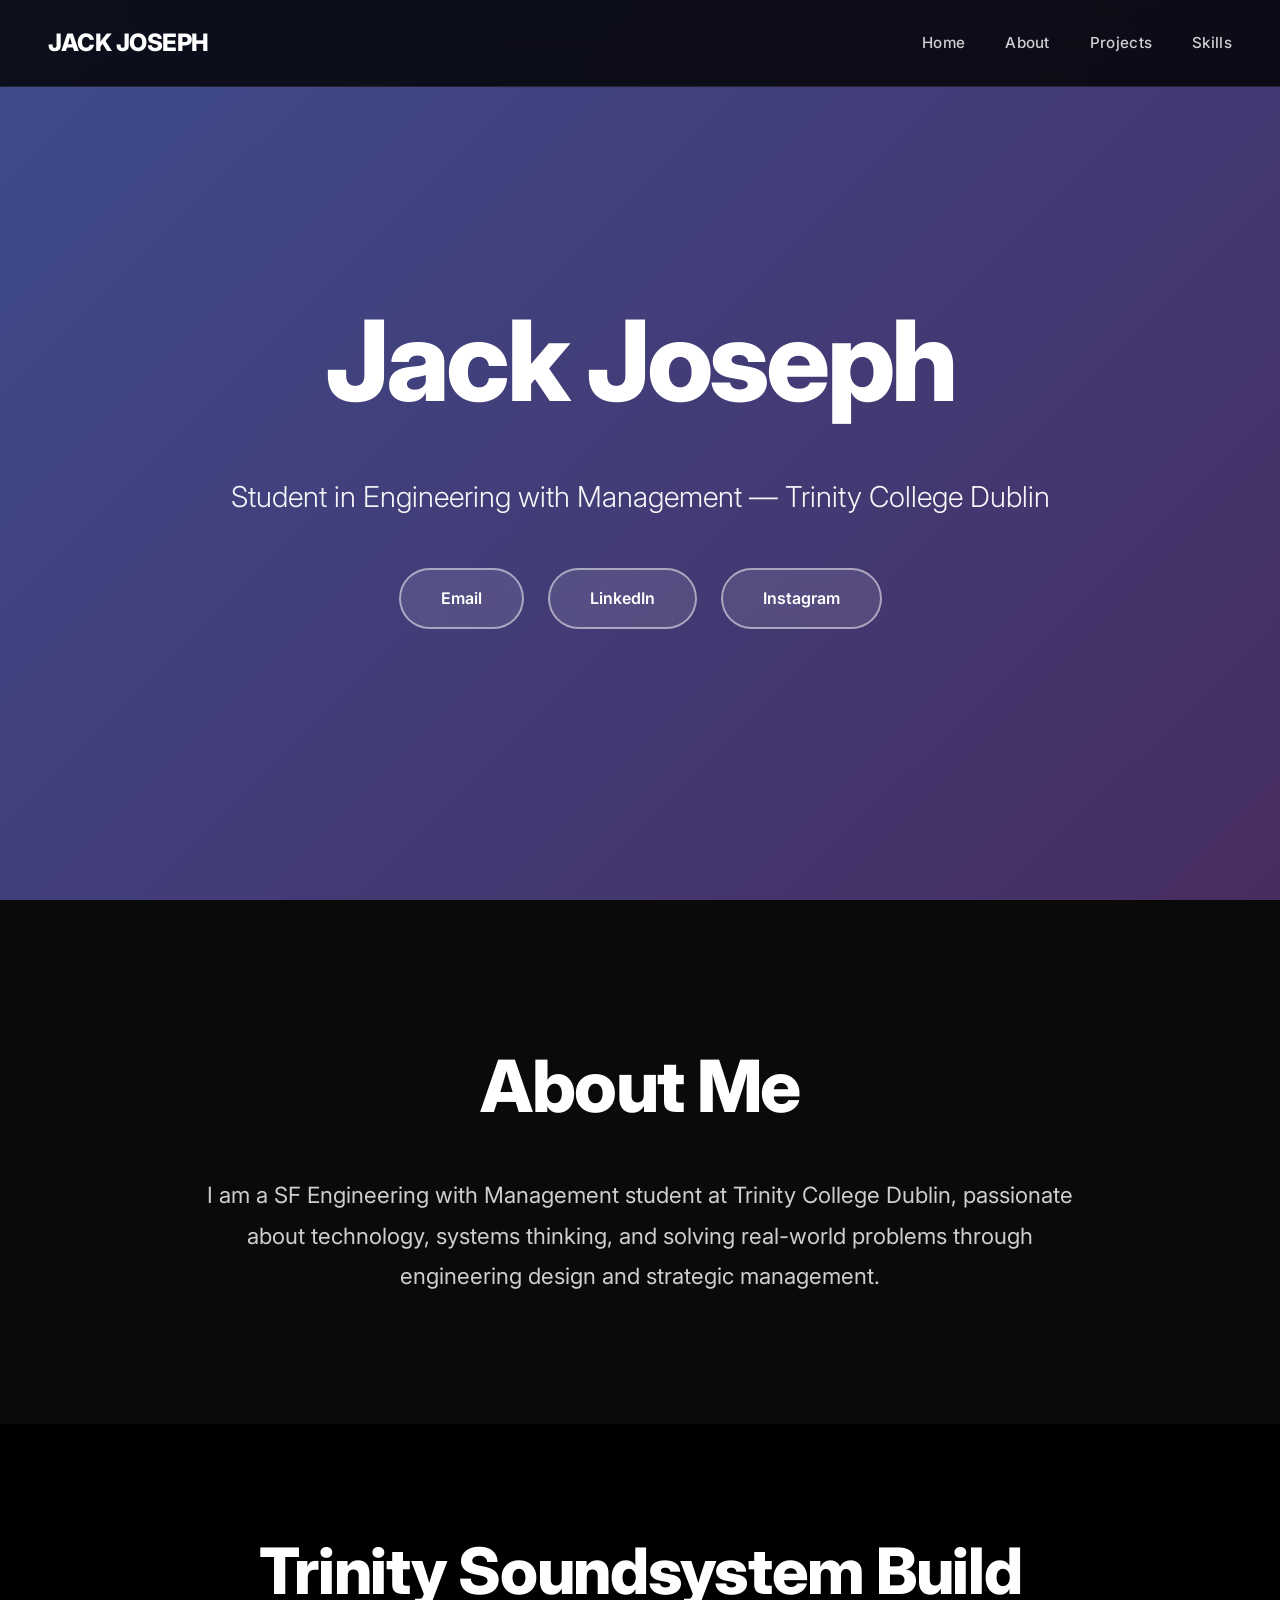
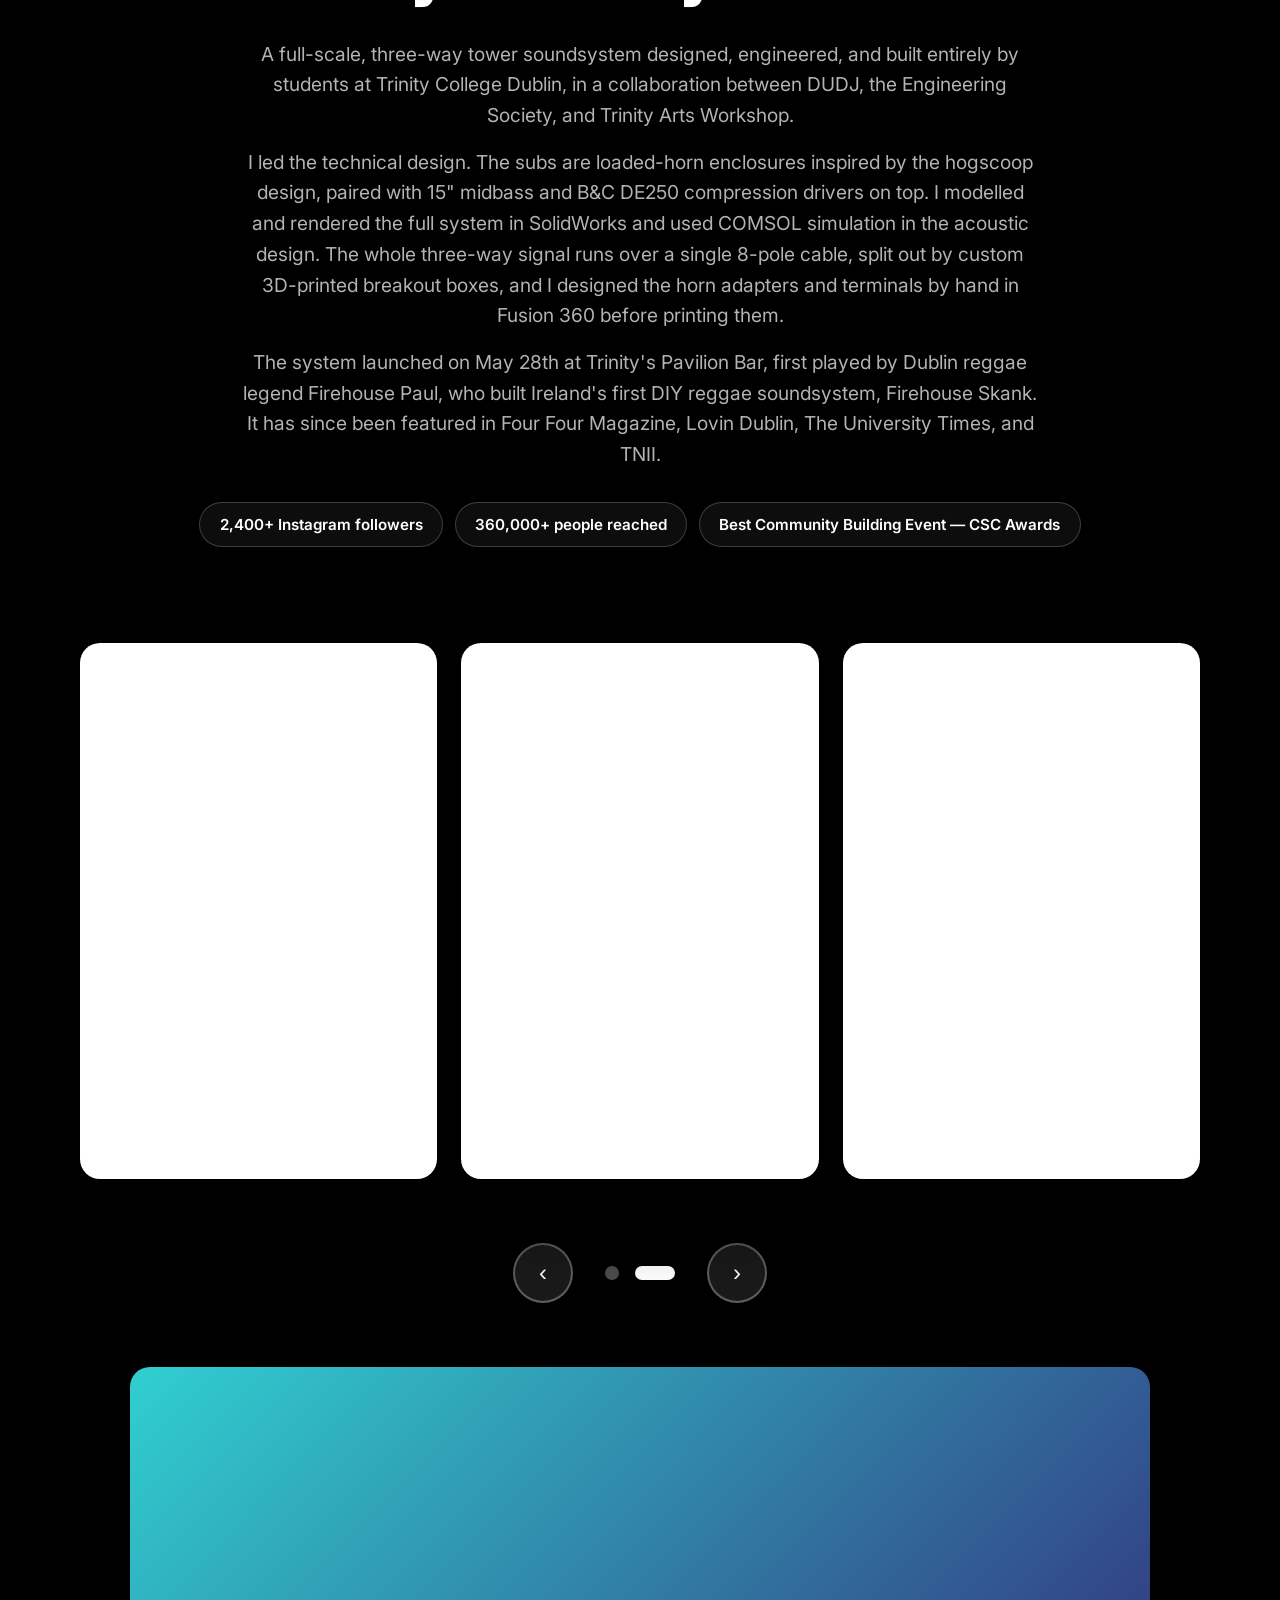
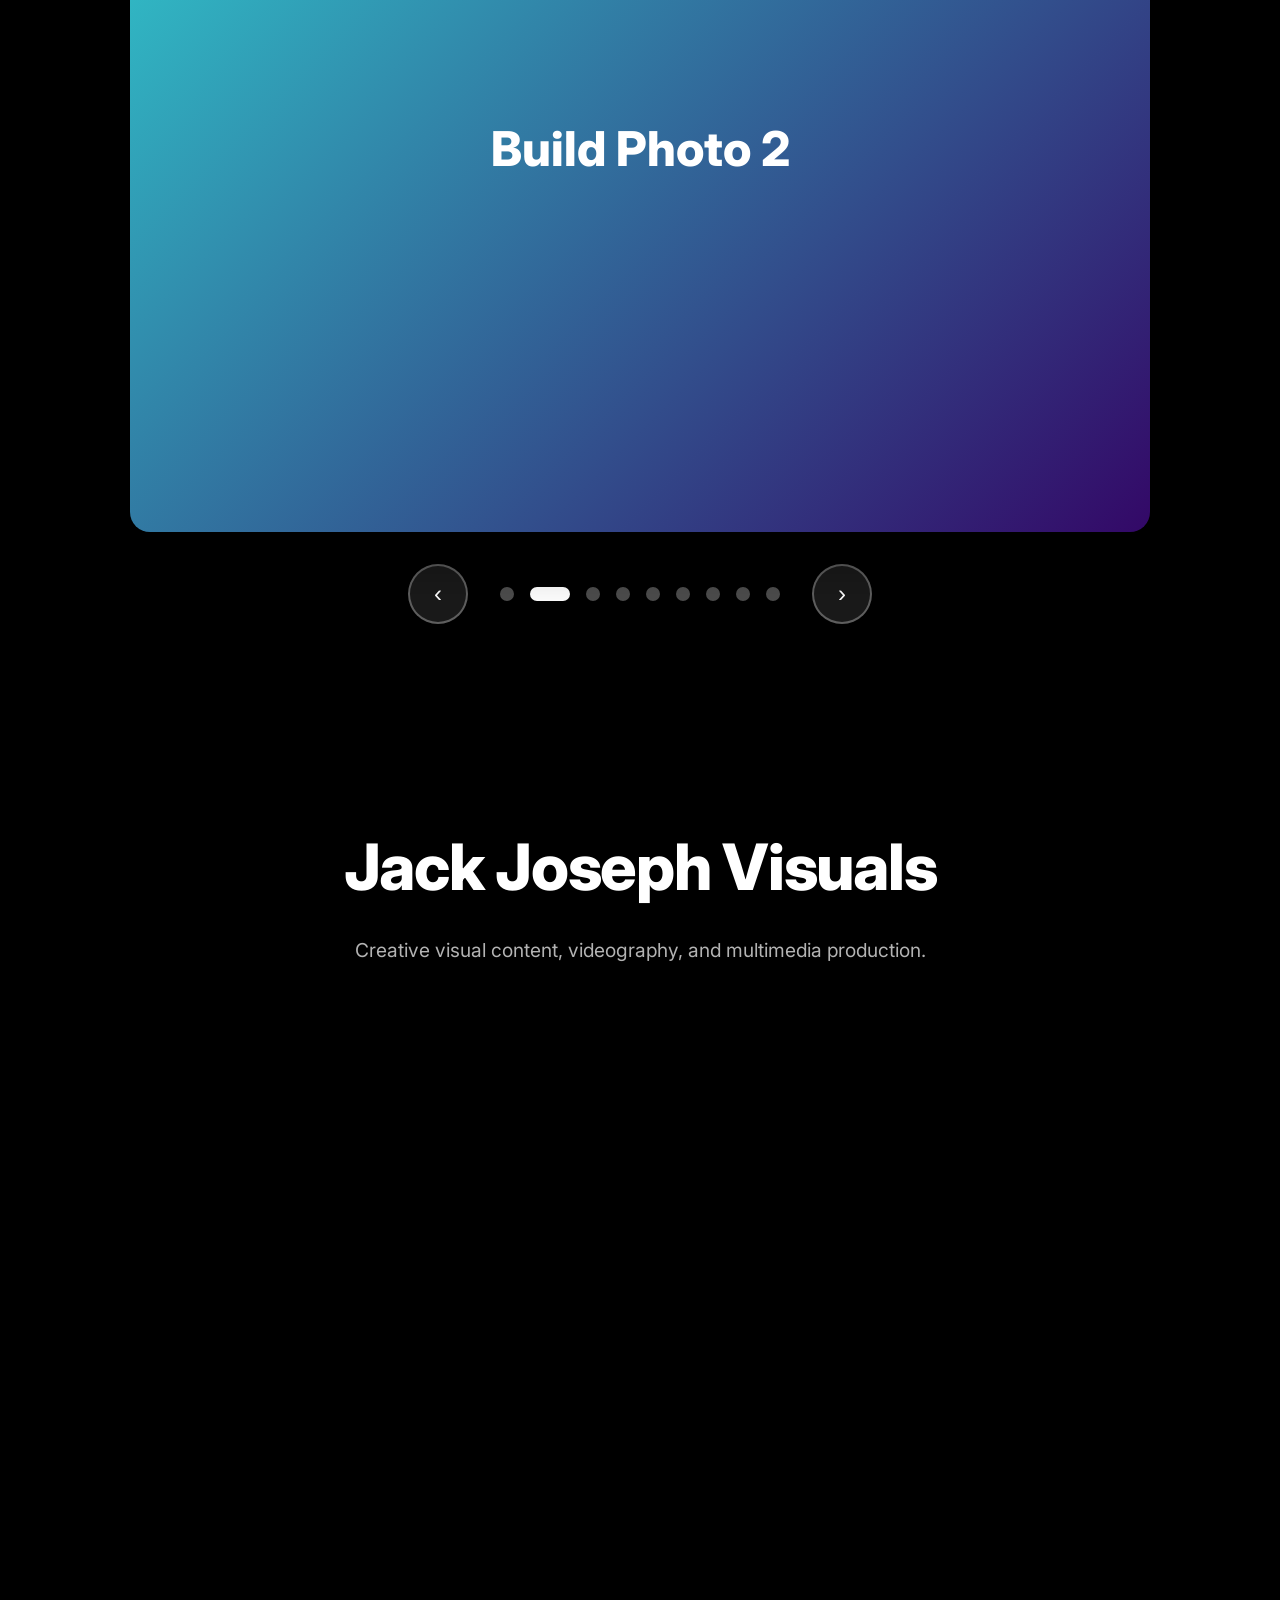
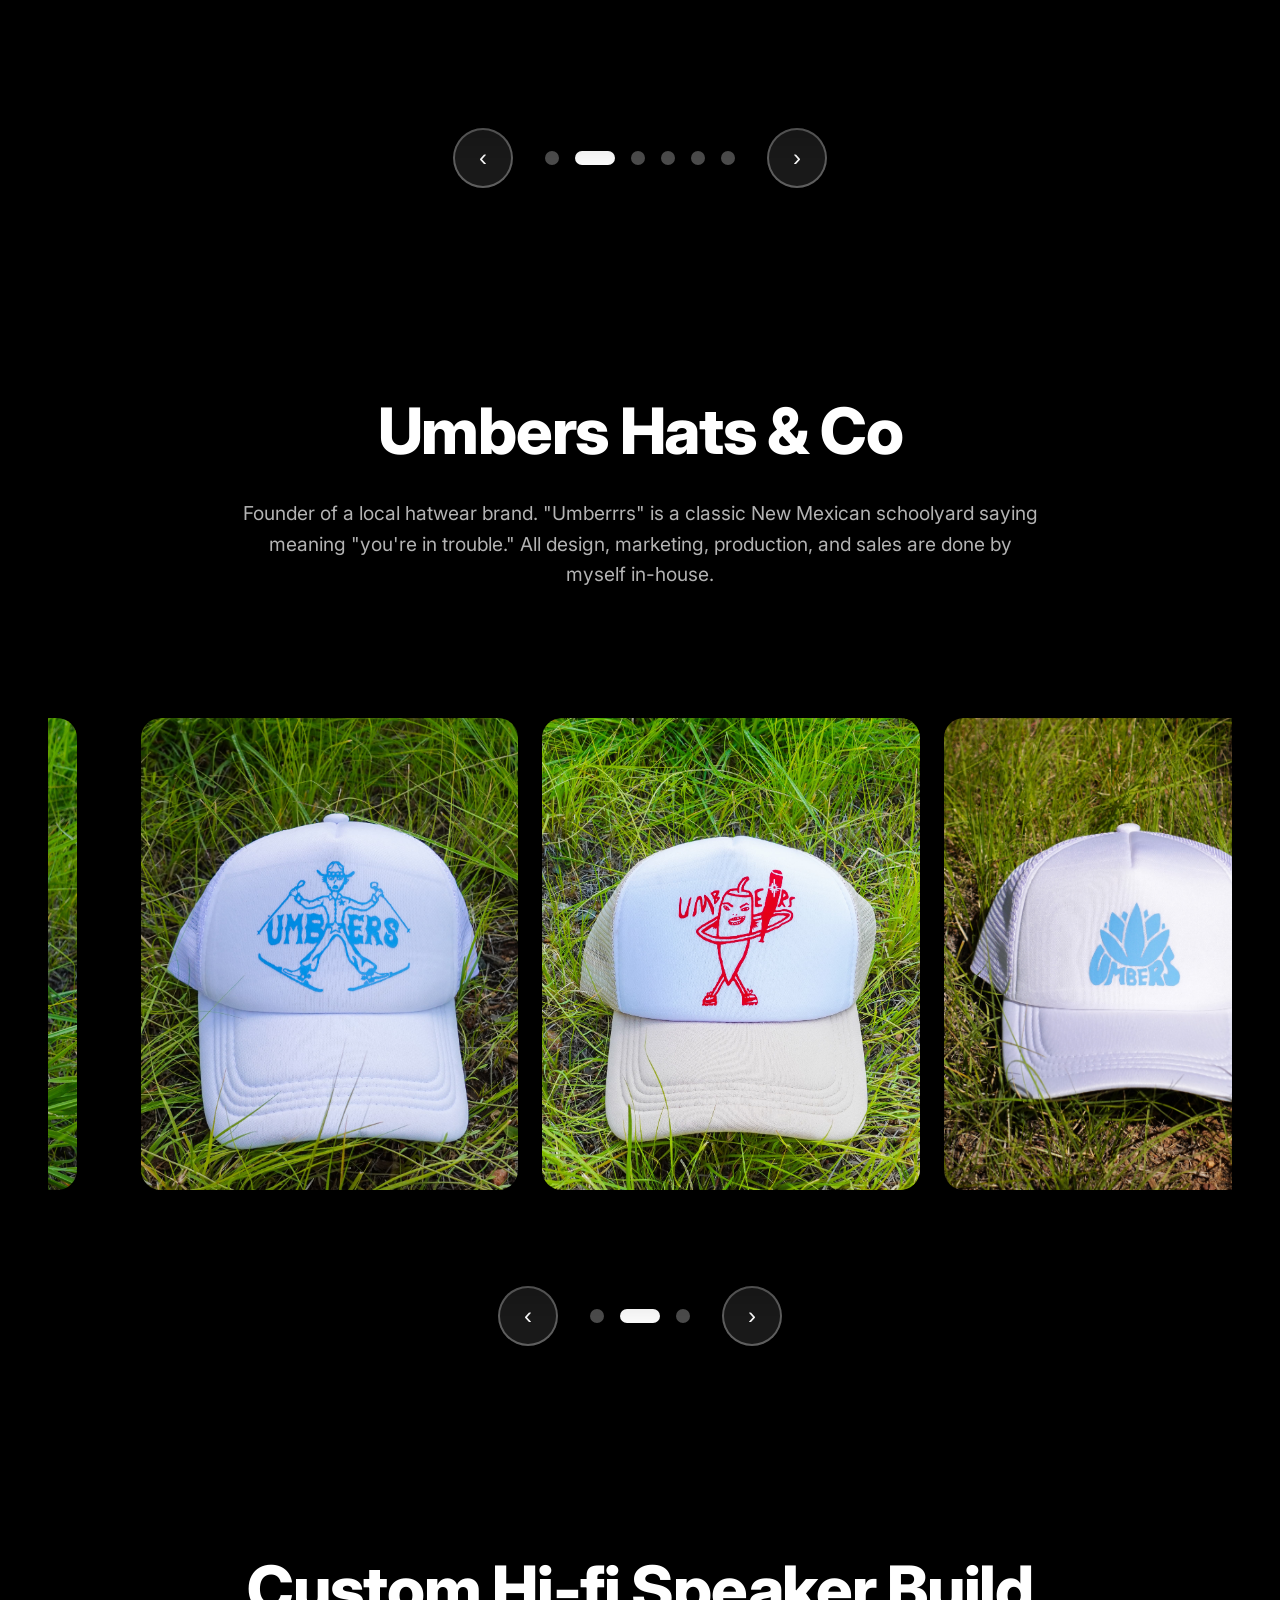
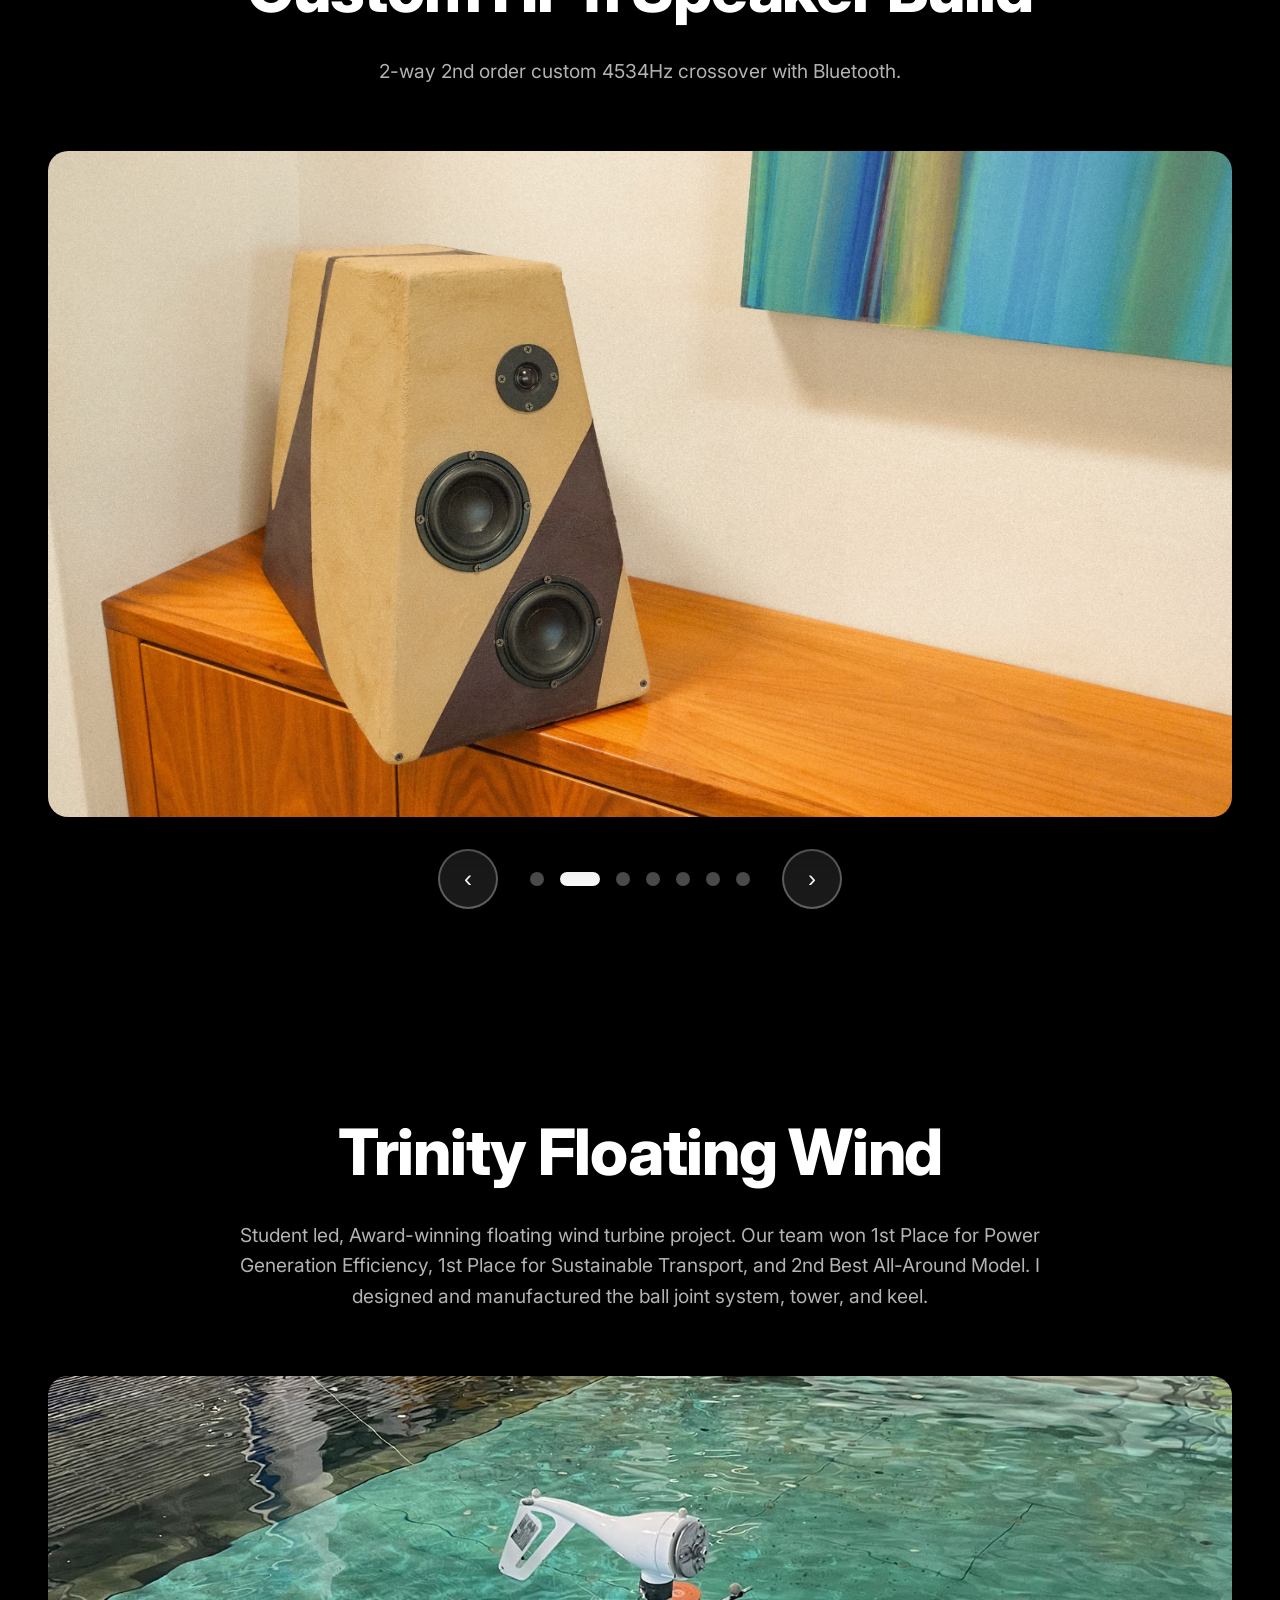
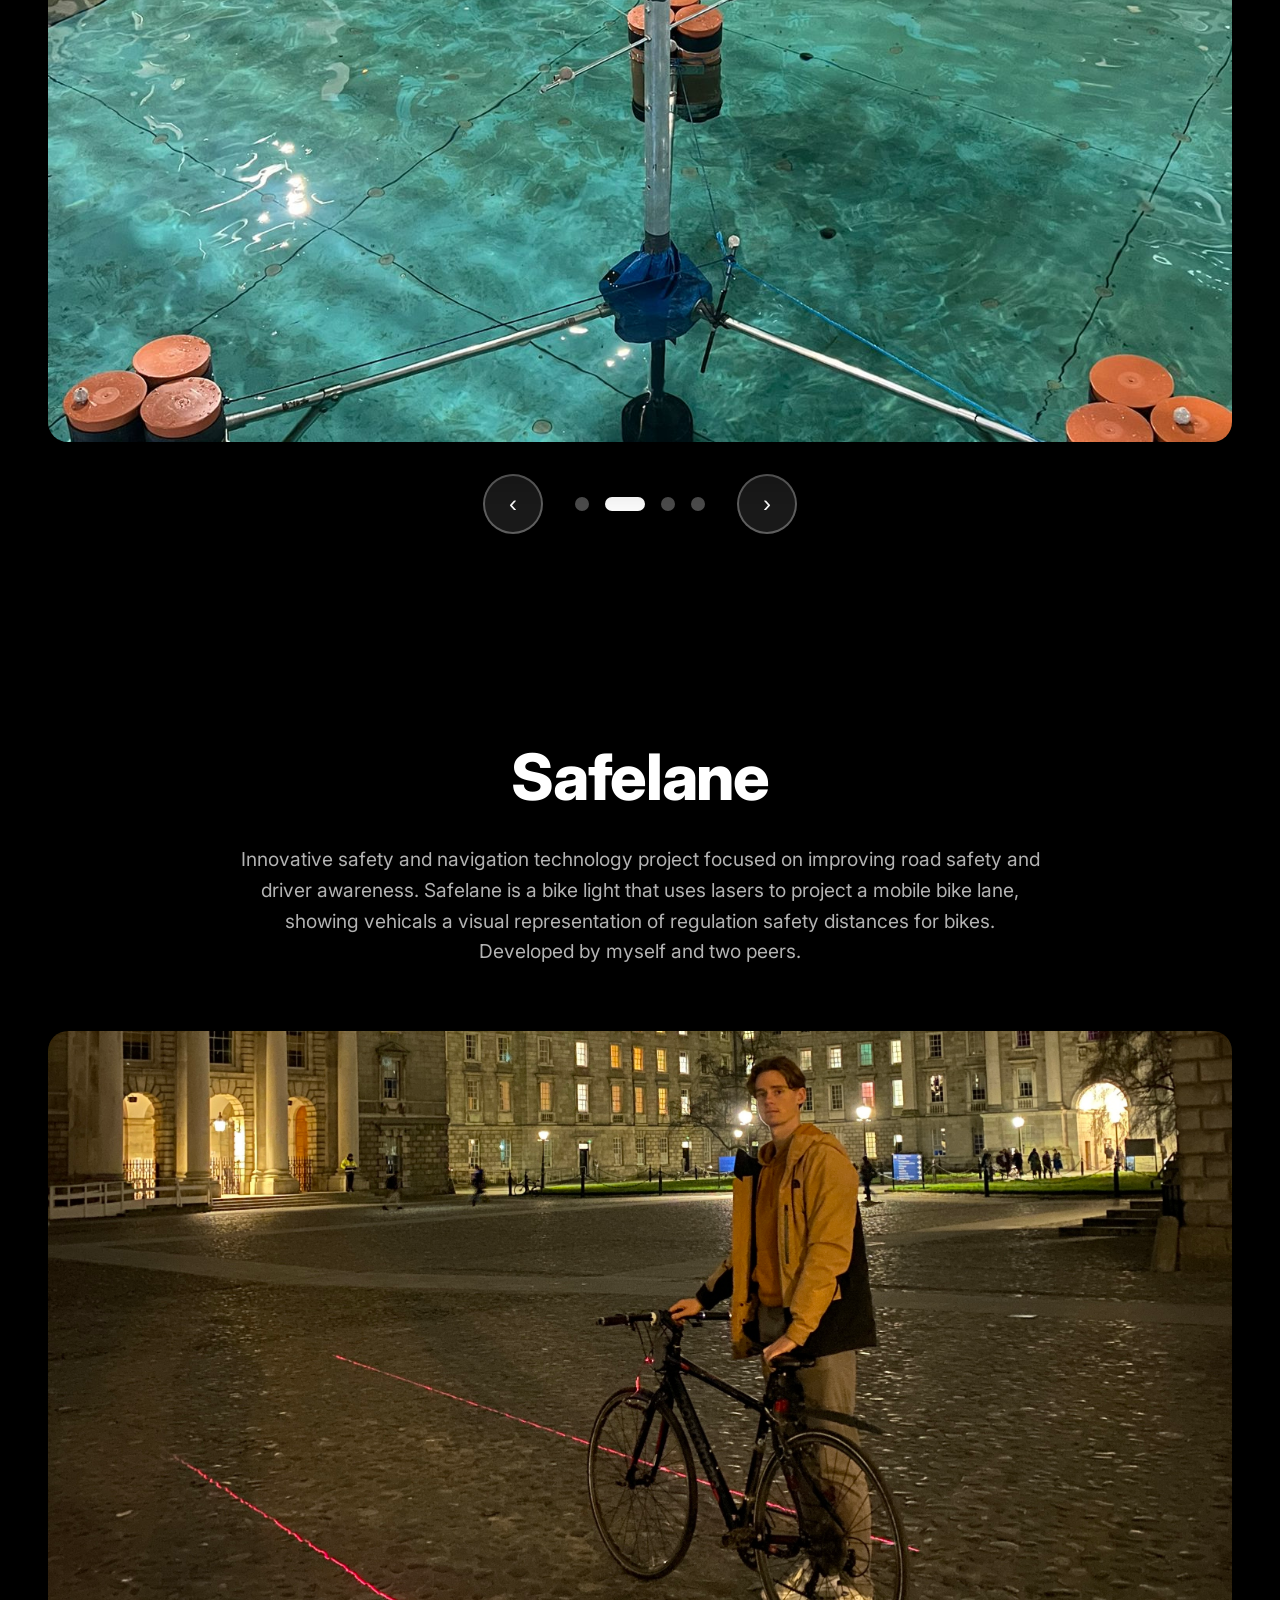
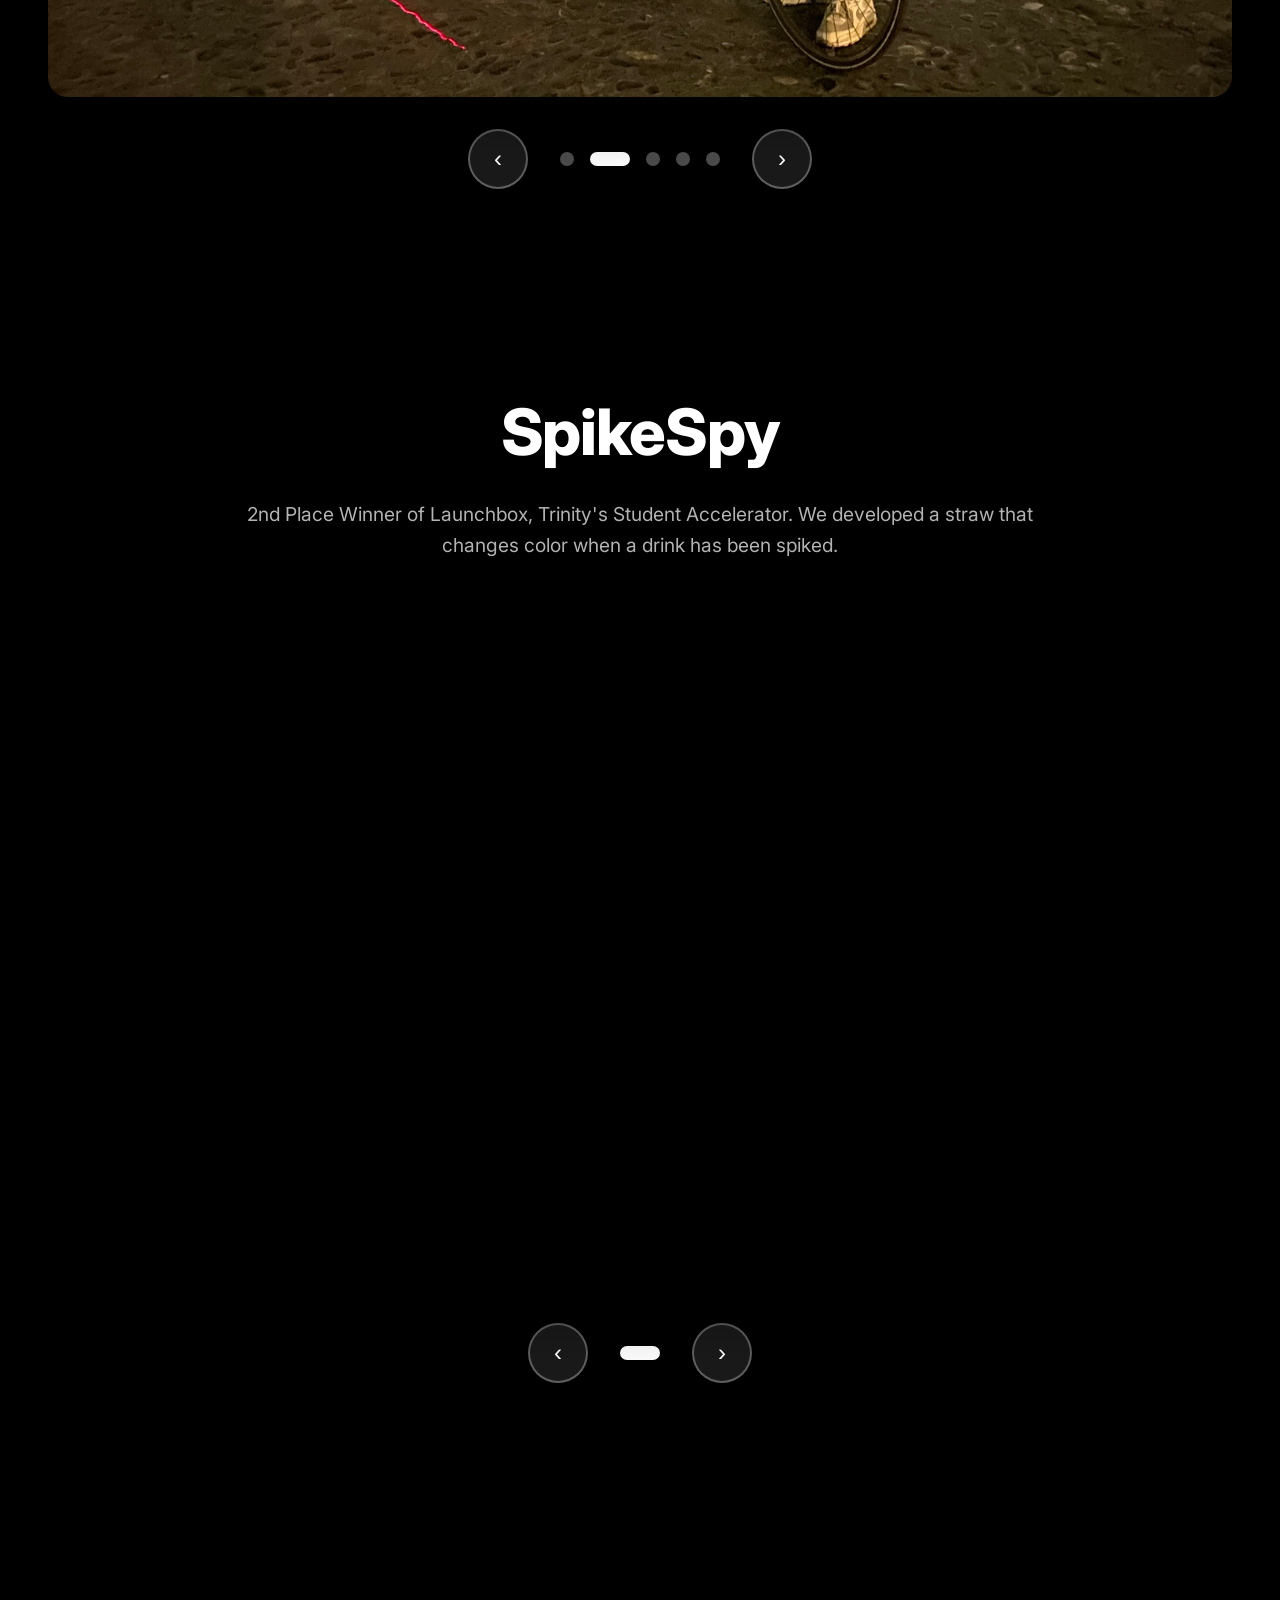
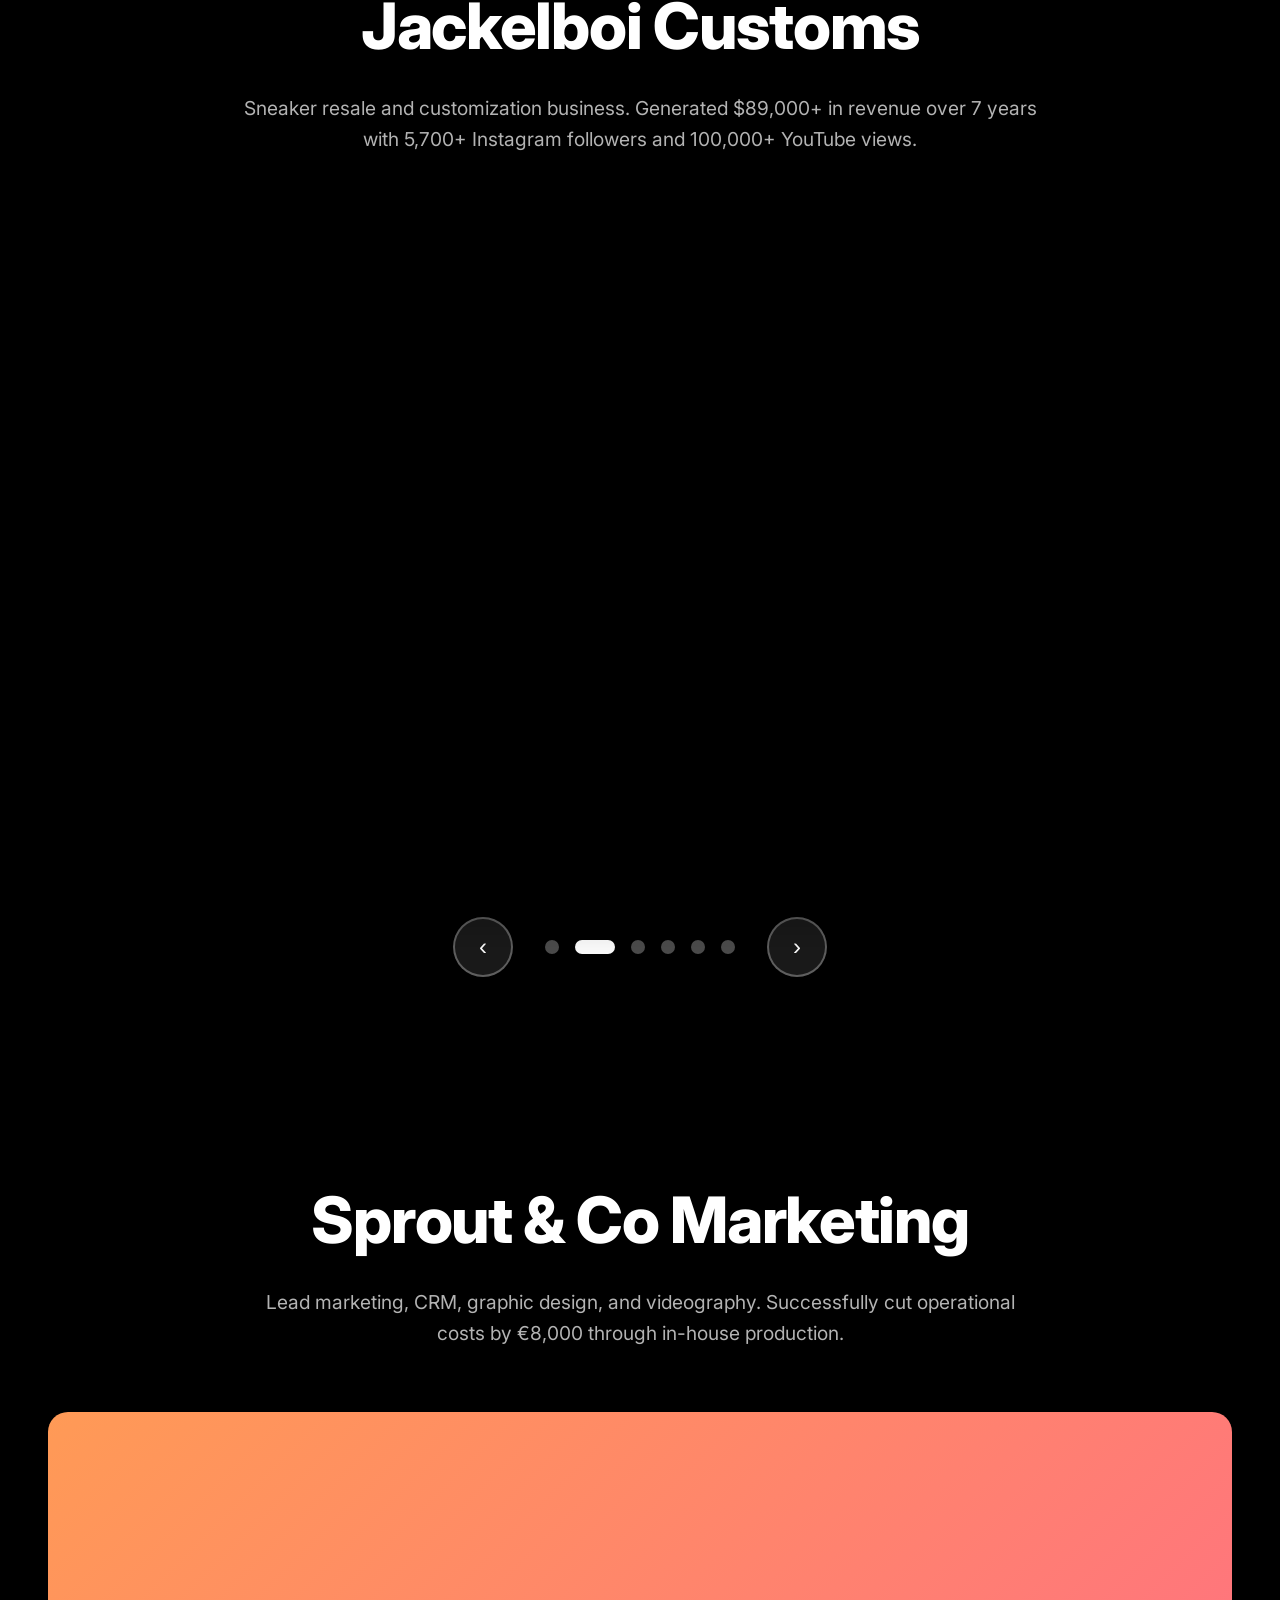
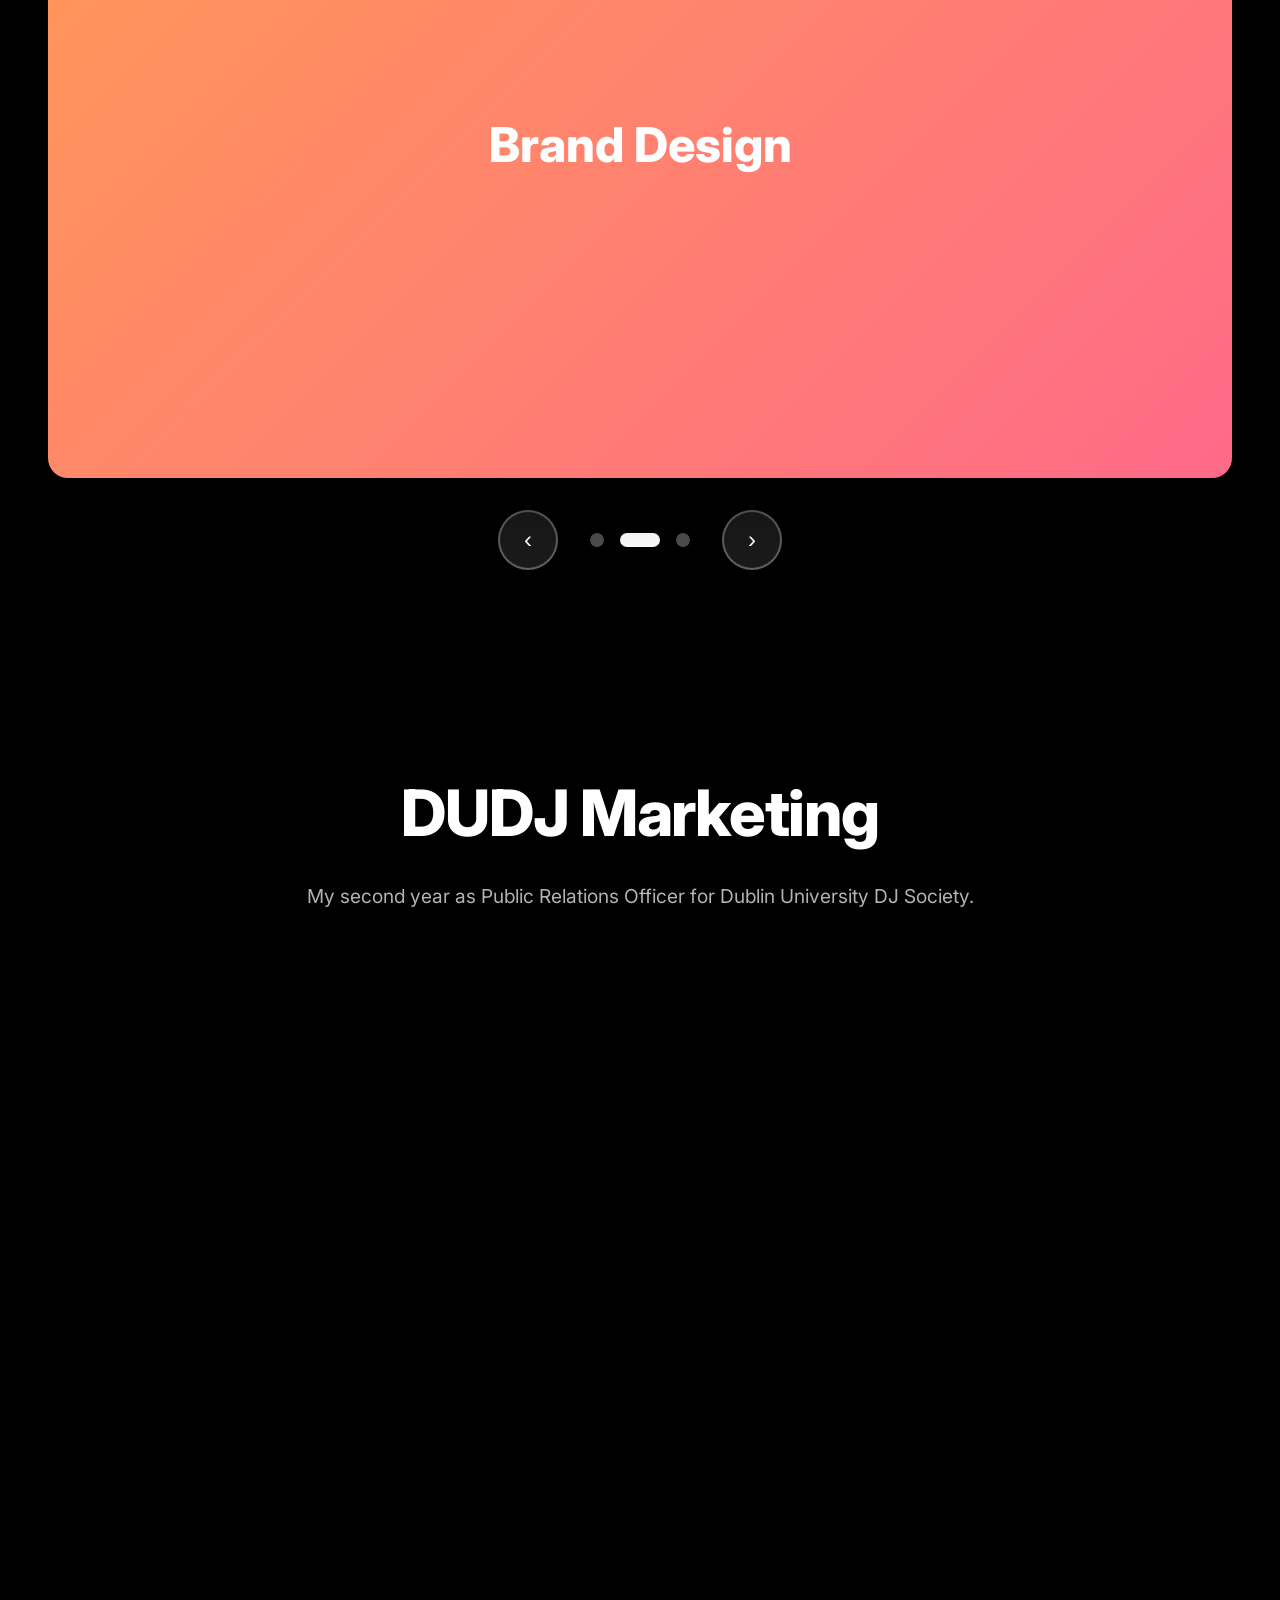
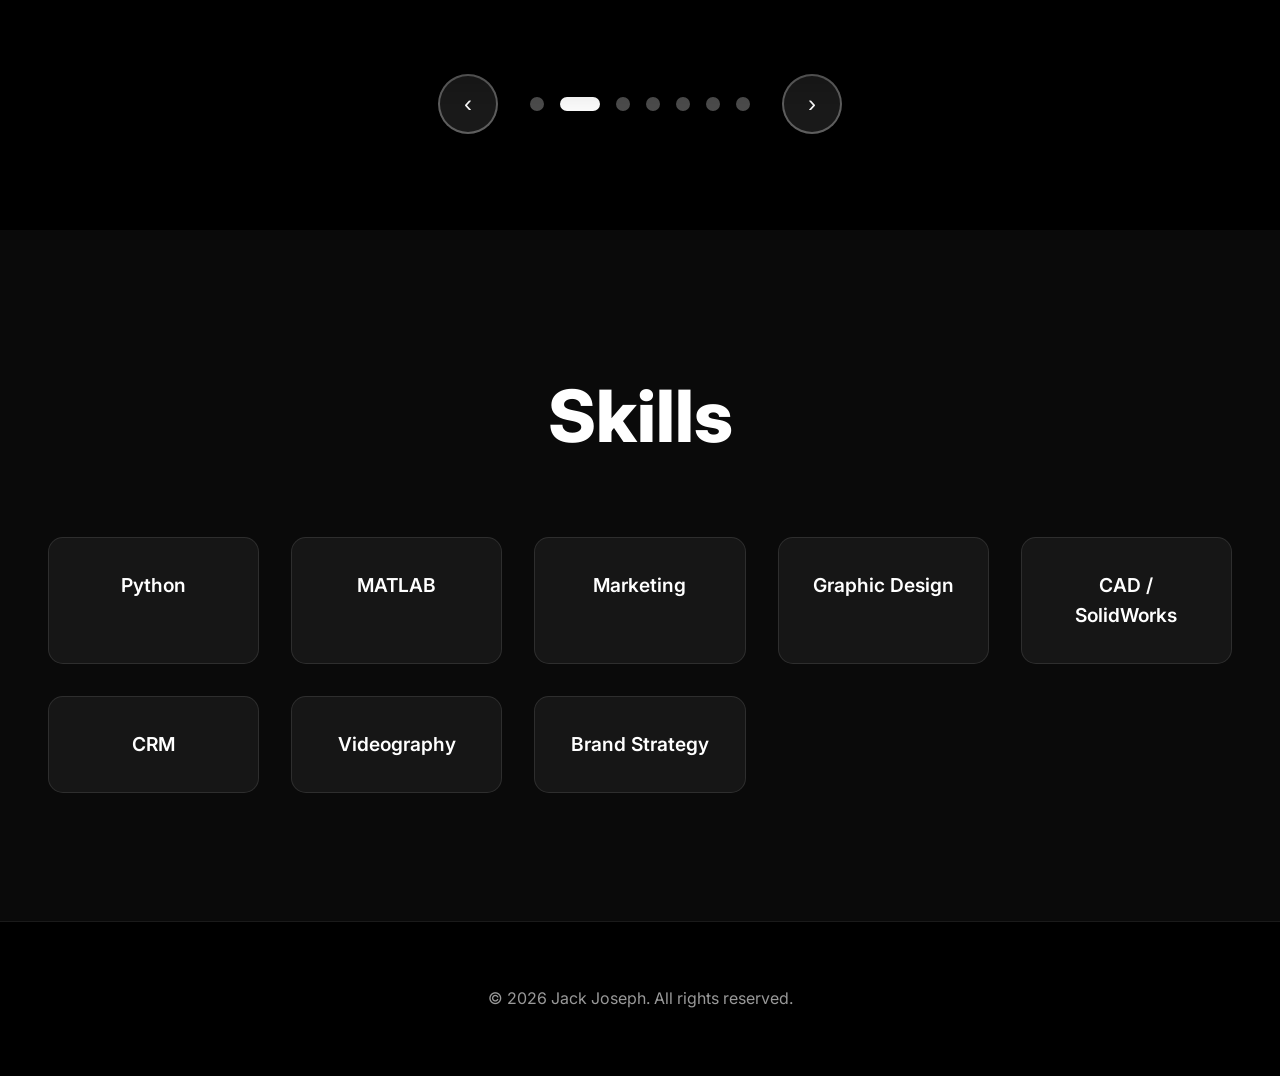
==== commit 59b34c64: "Add files via upload" ====
--- a/index.html
+++ b/index.html
@@ -18,6 +18,10 @@
             --accent: #3b82f6;
             --bg: #fafafa;
             --text: #ffffff;
+
+            /* Instagram crop: height of Instagram's account header that gets hidden.
+               If you still see the header, increase this. If the top of the photo is cut off, decrease it. */
+            --ig-header-crop: 54px;
         }
 
         body {
@@ -185,6 +189,28 @@
             line-height: 1.6;
         }
 
+        .project-header p + p {
+            margin-top: 1rem;
+        }
+
+        /* Highlight chips under a project description */
+        .project-stats {
+            display: flex;
+            flex-wrap: wrap;
+            justify-content: center;
+            gap: 0.75rem;
+            margin-top: 2rem;
+        }
+
+        .project-stats span {
+            padding: 0.6rem 1.2rem;
+            border: 1px solid rgba(255, 255, 255, 0.2);
+            border-radius: 50px;
+            font-size: 0.95rem;
+            font-weight: 600;
+            background: rgba(255, 255, 255, 0.05);
+        }
+
         /* Image Slider */
         .slider-wrapper {
             position: relative;
@@ -192,6 +218,10 @@
             max-width: 1400px;
             margin: 0 auto;
             padding: 0 3rem;
+        }
+
+        .slider-wrapper + .slider-wrapper {
+            margin-top: 4rem;
         }
 
         .image-slider {
@@ -213,7 +243,16 @@
             display: flex;
         }
 
-        /* Triple image grid for Umbers - keep original height */
+        /* 4:3 landscape slider, capped so the whole photo fits on screen */
+        .image-slider.landscape {
+            height: auto;
+            padding-bottom: 0;
+            aspect-ratio: 4 / 3;
+            width: min(100%, calc(85vh * 4 / 3));
+            margin: 0 auto;
+        }
+
+        /* Triple image grid for Umbers */
         .image-slider.triple-grid {
             height: 600px;
             padding-bottom: 0;
@@ -245,36 +284,44 @@
             border-radius: 20px;
         }
 
-        /* Triple Instagram grid - taller to fit Instagram's header and caption bar */
+        /* Triple Instagram grid, cropped to hide the account header and comment box */
         .image-slider.insta-grid {
-            height: 780px;
+            height: auto;
             padding-bottom: 0;
         }
 
         .image-slider.insta-grid .slides-container {
             position: relative;
             display: flex;
-            height: 100%;
+            align-items: flex-start;
         }
 
         .image-slider.insta-grid .slide {
             min-width: 100%;
-            height: 100%;
             flex-shrink: 0;
             display: flex;
             gap: 1.5rem;
             padding: 2rem;
             background: #000;
-            align-items: stretch;
             justify-content: center;
         }
 
-        .image-slider.insta-grid .slide iframe {
-            width: calc(33.333% - 1rem);
-            height: 100%;
-            border: none;
+        .insta-frame {
+            position: relative;
+            flex: 0 0 calc(33.333% - 1rem);
+            aspect-ratio: 2 / 3;
+            overflow: hidden;
             border-radius: 20px;
             background: #fff;
+        }
+
+        .insta-frame iframe {
+            position: absolute;
+            top: calc(-1 * var(--ig-header-crop));
+            left: 0;
+            width: 100%;
+            height: calc(100% + var(--ig-header-crop) + 200px);
+            border: none;
         }
 
         .slides-container {
@@ -310,6 +357,8 @@
             font-size: 3rem;
             font-weight: 800;
             color: white;
+            text-align: center;
+            padding: 1rem;
         }
 
         /* Gradients */
@@ -346,6 +395,7 @@
             font-size: 1.5rem;
             transition: all 0.3s;
             user-select: none;
+            flex-shrink: 0;
         }
 
         .slider-btn:hover {
@@ -357,6 +407,8 @@
         .slider-dots {
             display: flex;
             gap: 1rem;
+            flex-wrap: wrap;
+            justify-content: center;
         }
 
         .dot {
@@ -430,6 +482,10 @@
                 padding: 0 1.5rem;
             }
 
+            .project-header {
+                padding: 0 1.5rem 3rem;
+            }
+
             .slider-wrapper {
                 padding: 0 1rem;
             }
@@ -438,11 +494,11 @@
                 height: 300px;
             }
 
+            .slide-gradient {
+                font-size: 1.6rem;
+            }
+
             /* On phones, Instagram embeds scroll sideways within each slide */
-            .image-slider.insta-grid {
-                height: 640px;
-            }
-
             .image-slider.insta-grid .slide {
                 justify-content: flex-start;
                 overflow-x: auto;
@@ -450,9 +506,21 @@
                 gap: 1rem;
             }
 
-            .image-slider.insta-grid .slide iframe {
-                flex: 0 0 85%;
-                width: 85%;
+            .insta-frame {
+                flex: 0 0 80%;
+            }
+
+            .slider-controls {
+                gap: 1rem;
+            }
+
+            .slider-btn {
+                width: 48px;
+                height: 48px;
+            }
+
+            .slider-dots {
+                gap: 0.6rem;
             }
         }
 
@@ -499,28 +567,46 @@
 
     <div id="projects"></div>
 
-    <!-- Trinity Soundsystem Build (Instagram, 3 per slide) -->
+    <!-- Trinity Soundsystem Build -->
     <section class="project-section">
         <div class="project-header">
             <h2>Trinity Soundsystem Build</h2>
-            <p>A student-built 3-way reggae soundsystem, developed with the Engineering Society and Trinity Arts Workshop.
-                Dual 18" hogscoop subs, dual 15" midbass, and B&amp;C DE250 compression drivers. I lead both the technical
-                and commercial sides, from cabinet design, REW acoustic measurement, and amplifier sizing to custom
-                3D-printed horn adapters scripted in Fusion 360 Python.
+            <p>
+                A full-scale, three-way tower soundsystem designed, engineered, and built entirely by students at
+                Trinity College Dublin, in a collaboration between DUDJ, the Engineering Society, and Trinity Arts Workshop.
             </p>
-        </div>
+            <p>
+                I led the technical design. The subs are loaded-horn enclosures inspired by the hogscoop design, paired with
+                15" midbass and B&amp;C DE250 compression drivers on top. I modelled and rendered the full system in SolidWorks
+                and used COMSOL simulation in the acoustic design. The whole three-way signal runs over a single 8-pole cable,
+                split out by custom 3D-printed breakout boxes, and I designed the horn adapters and terminals by hand in Fusion 360
+                before printing them.
+            </p>
+            <p>
+                The system launched on May 28th at Trinity's Pavilion Bar, first played by Dublin reggae legend Firehouse Paul,
+                who built Ireland's first DIY reggae soundsystem, Firehouse Skank. It has since been featured in Four Four Magazine,
+                Lovin Dublin, The University Times, and TNII.
+            </p>
+            <div class="project-stats">
+                <span>2,400+ Instagram followers</span>
+                <span>360,000+ people reached</span>
+                <span>Best Community Building Event &mdash; CSC Awards</span>
+            </div>
+        </div>
+
+        <!-- Instagram posts, 3 per slide -->
         <div class="slider-wrapper">
             <div class="image-slider insta-grid">
                 <div class="slides-container" id="slider-soundsystem">
                     <div class="slide">
-                        <iframe src="https://www.instagram.com/reel/DW_s1WLjO_y/embed" allowfullscreen scrolling="no" loading="lazy" title="Trinity Soundsystem reel 1"></iframe>
-                        <iframe src="https://www.instagram.com/reel/DZKrWUBx5SK/embed" allowfullscreen scrolling="no" loading="lazy" title="Trinity Soundsystem reel 2"></iframe>
-                        <iframe src="https://www.instagram.com/reel/DWO3FcQDEyd/embed" allowfullscreen scrolling="no" loading="lazy" title="Trinity Soundsystem reel 3"></iframe>
-                    </div>
-                    <div class="slide">
-                        <iframe src="https://www.instagram.com/p/DW3t8vAkW6M/embed" allowfullscreen scrolling="no" loading="lazy" title="Trinity Soundsystem post 1"></iframe>
-                        <iframe src="https://www.instagram.com/p/DZh44-tETFj/embed" allowfullscreen scrolling="no" loading="lazy" title="Trinity Soundsystem post 2"></iframe>
-                        <iframe src="https://www.instagram.com/reel/DbQ0cbex-x8/embed" allowfullscreen scrolling="no" loading="lazy" title="Trinity Soundsystem reel 4"></iframe>
+                        <div class="insta-frame"><iframe src="https://www.instagram.com/reel/DW_s1WLjO_y/embed" allowfullscreen scrolling="no" loading="lazy" title="Trinity Soundsystem reel 1"></iframe></div>
+                        <div class="insta-frame"><iframe src="https://www.instagram.com/reel/DZKrWUBx5SK/embed" allowfullscreen scrolling="no" loading="lazy" title="Trinity Soundsystem reel 2"></iframe></div>
+                        <div class="insta-frame"><iframe src="https://www.instagram.com/reel/DWO3FcQDEyd/embed" allowfullscreen scrolling="no" loading="lazy" title="Trinity Soundsystem reel 3"></iframe></div>
+                    </div>
+                    <div class="slide">
+                        <div class="insta-frame"><iframe src="https://www.instagram.com/p/DW3t8vAkW6M/embed" allowfullscreen scrolling="no" loading="lazy" title="Trinity Soundsystem post 1"></iframe></div>
+                        <div class="insta-frame"><iframe src="https://www.instagram.com/p/DZh44-tETFj/embed" allowfullscreen scrolling="no" loading="lazy" title="Trinity Soundsystem post 2"></iframe></div>
+                        <div class="insta-frame"><iframe src="https://www.instagram.com/reel/DbQ0cbex-x8/embed" allowfullscreen scrolling="no" loading="lazy" title="Trinity Soundsystem reel 4"></iframe></div>
                     </div>
                 </div>
             </div>
@@ -531,6 +617,56 @@
                     <span class="dot" onclick="goToSlide('soundsystem', 1)"></span>
                 </div>
                 <button class="slider-btn" onclick="nextSlide('soundsystem')">&rsaquo;</button>
+            </div>
+        </div>
+
+        <!-- Build photos, 4:3 landscape -->
+        <div class="slider-wrapper">
+            <div class="image-slider landscape">
+                <div class="slides-container" id="slider-soundsystem-build">
+                    <div class="slide">
+                        <img src="assets/soundsystem-1.jpg" alt="Trinity Soundsystem build photo 1" onerror="this.parentElement.innerHTML='<div class=\'slide-gradient gradient-6\'>Build Photo 1</div>'" />
+                    </div>
+                    <div class="slide">
+                        <img src="assets/soundsystem-2.jpg" alt="Trinity Soundsystem build photo 2" onerror="this.parentElement.innerHTML='<div class=\'slide-gradient gradient-6\'>Build Photo 2</div>'" />
+                    </div>
+                    <div class="slide">
+                        <img src="assets/soundsystem-3.jpg" alt="Trinity Soundsystem build photo 3" onerror="this.parentElement.innerHTML='<div class=\'slide-gradient gradient-6\'>Build Photo 3</div>'" />
+                    </div>
+                    <div class="slide">
+                        <img src="assets/soundsystem-4.jpg" alt="Trinity Soundsystem build photo 4" onerror="this.parentElement.innerHTML='<div class=\'slide-gradient gradient-6\'>Build Photo 4</div>'" />
+                    </div>
+                    <div class="slide">
+                        <img src="assets/soundsystem-5.jpg" alt="Trinity Soundsystem build photo 5" onerror="this.parentElement.innerHTML='<div class=\'slide-gradient gradient-6\'>Build Photo 5</div>'" />
+                    </div>
+                    <div class="slide">
+                        <img src="assets/soundsystem-6.jpg" alt="Trinity Soundsystem build photo 6" onerror="this.parentElement.innerHTML='<div class=\'slide-gradient gradient-6\'>Build Photo 6</div>'" />
+                    </div>
+                    <div class="slide">
+                        <img src="assets/soundsystem-7.jpg" alt="Trinity Soundsystem build photo 7" onerror="this.parentElement.innerHTML='<div class=\'slide-gradient gradient-6\'>Build Photo 7</div>'" />
+                    </div>
+                    <div class="slide">
+                        <img src="assets/soundsystem-8.jpg" alt="Trinity Soundsystem build photo 8" onerror="this.parentElement.innerHTML='<div class=\'slide-gradient gradient-6\'>Build Photo 8</div>'" />
+                    </div>
+                    <div class="slide">
+                        <img src="assets/soundsystem-9.jpg" alt="Trinity Soundsystem build photo 9" onerror="this.parentElement.innerHTML='<div class=\'slide-gradient gradient-6\'>Build Photo 9</div>'" />
+                    </div>
+                </div>
+            </div>
+            <div class="slider-controls">
+                <button class="slider-btn" onclick="prevSlide('soundsystem-build')">&lsaquo;</button>
+                <div class="slider-dots" id="dots-soundsystem-build">
+                    <span class="dot active" onclick="goToSlide('soundsystem-build', 0)"></span>
+                    <span class="dot" onclick="goToSlide('soundsystem-build', 1)"></span>
+                    <span class="dot" onclick="goToSlide('soundsystem-build', 2)"></span>
+                    <span class="dot" onclick="goToSlide('soundsystem-build', 3)"></span>
+                    <span class="dot" onclick="goToSlide('soundsystem-build', 4)"></span>
+                    <span class="dot" onclick="goToSlide('soundsystem-build', 5)"></span>
+                    <span class="dot" onclick="goToSlide('soundsystem-build', 6)"></span>
+                    <span class="dot" onclick="goToSlide('soundsystem-build', 7)"></span>
+                    <span class="dot" onclick="goToSlide('soundsystem-build', 8)"></span>
+                </div>
+                <button class="slider-btn" onclick="nextSlide('soundsystem-build')">&rsaquo;</button>
             </div>
         </div>
     </section>
@@ -916,16 +1052,17 @@
 
     <script>
         const slides = {
-            soundsystem: 0,
-            visuals: 0,
-            umbers: 0,
-            speaker: 0,
-            wind: 0,
-            safelane: 0,
-            spikespy: 0,
-            jackelboi: 0,
-            sprout: 0,
-            dudj: 0
+            'soundsystem': 0,
+            'soundsystem-build': 0,
+            'visuals': 0,
+            'umbers': 0,
+            'speaker': 0,
+            'wind': 0,
+            'safelane': 0,
+            'spikespy': 0,
+            'jackelboi': 0,
+            'sprout': 0,
+            'dudj': 0
         };
 
         let autoSlideIntervals = {};
@@ -952,7 +1089,7 @@
             const container = document.getElementById('slider-' + project);
             const dots = document.getElementById('dots-' + project).children;
             container.style.transform = 'translateX(-' + (slides[project] * 100) + '%)';
-            
+
             for (let i = 0; i < dots.length; i++) {
                 dots[i].classList.remove('active');
             }
@@ -967,7 +1104,7 @@
             }, 5000);
         }
 
-        // Initialize auto-slide for all projects
+        // Initialize auto-slide for all sliders
         Object.keys(slides).forEach(function(project) {
             isHovering[project] = false;
             startAutoSlide(project);
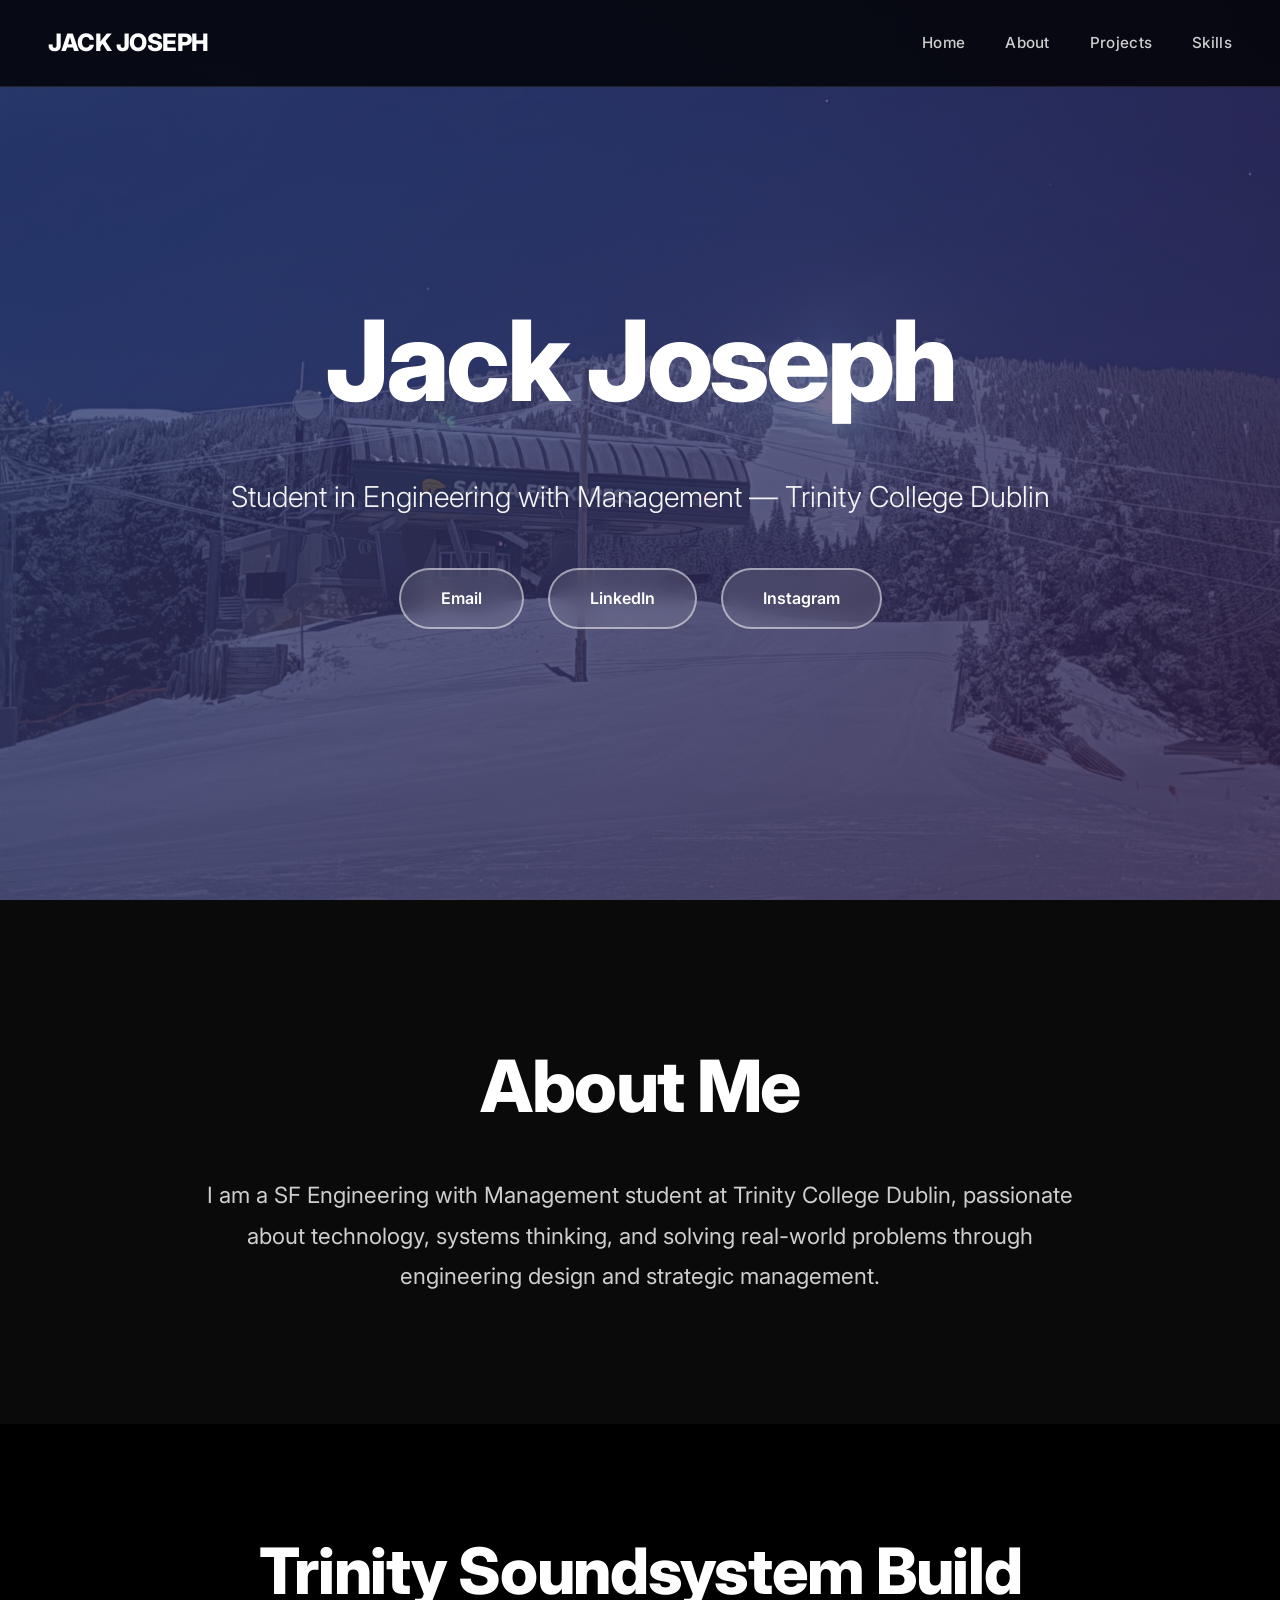
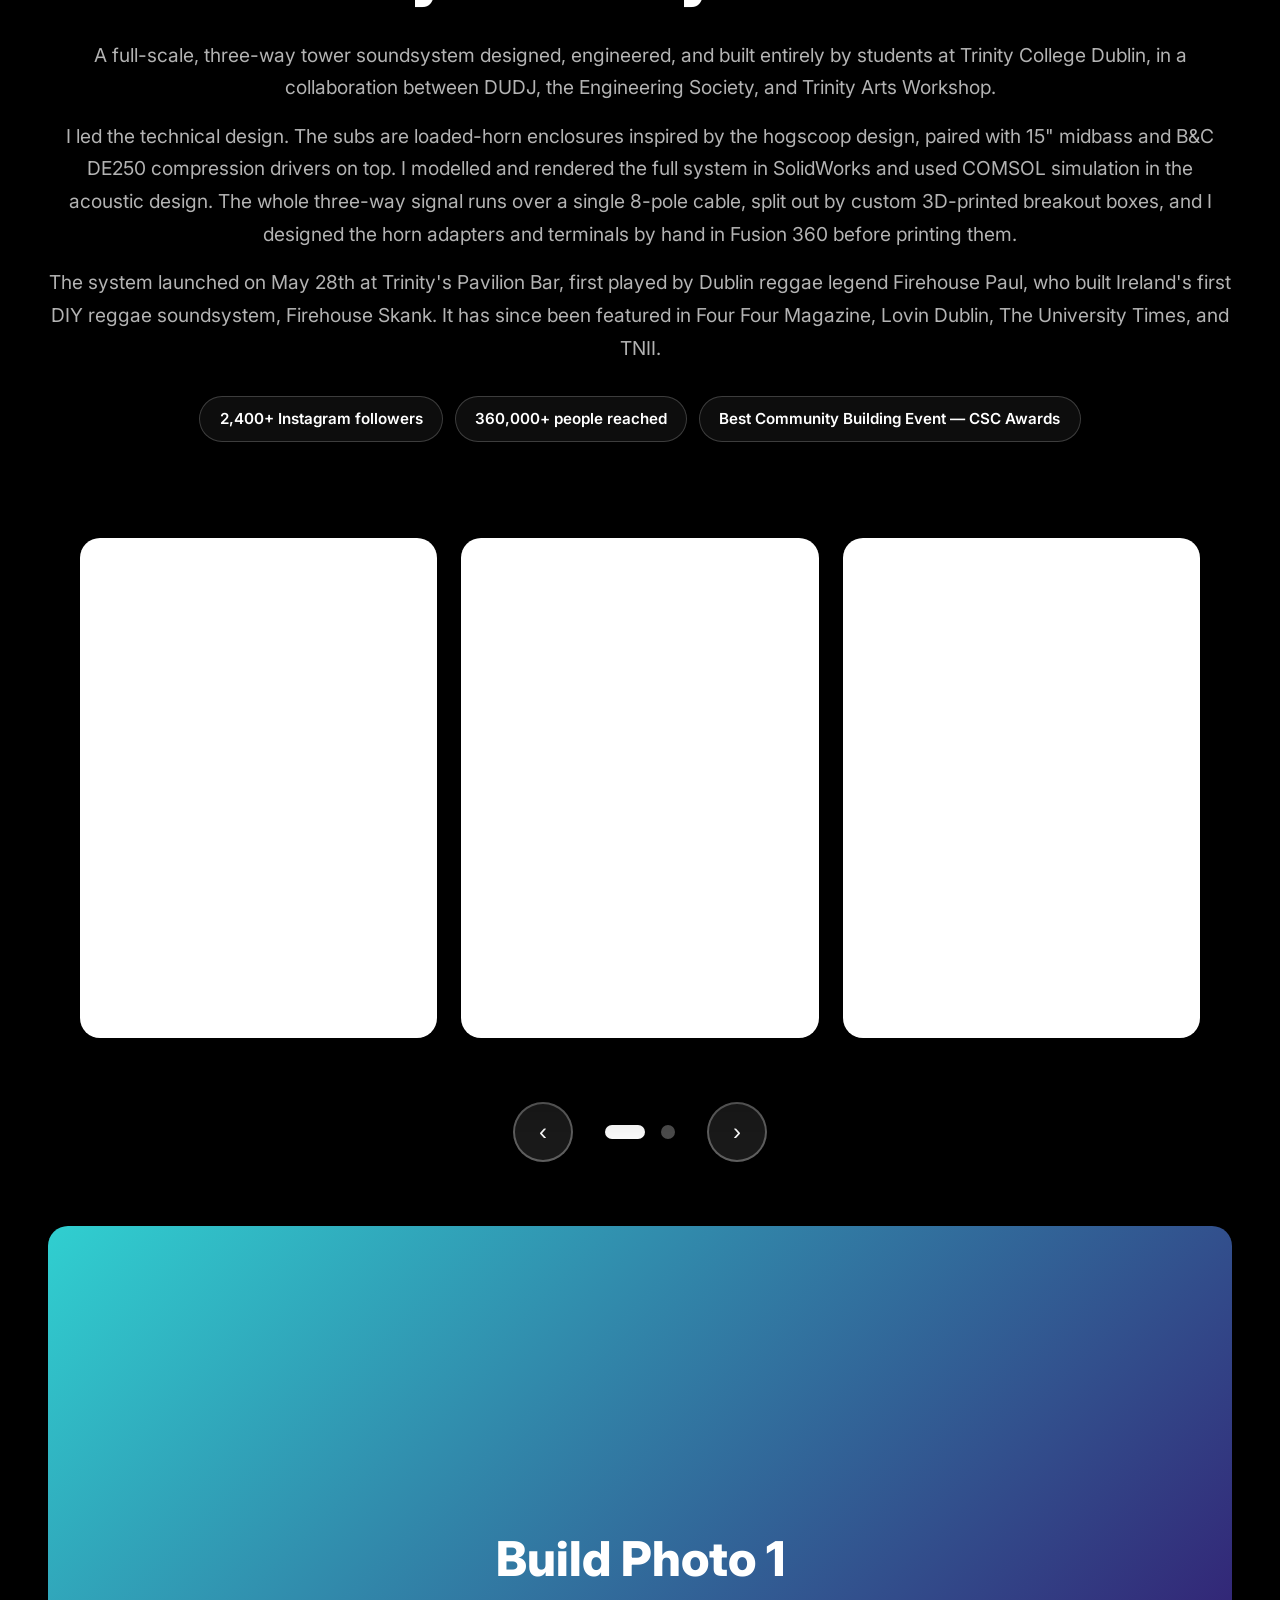
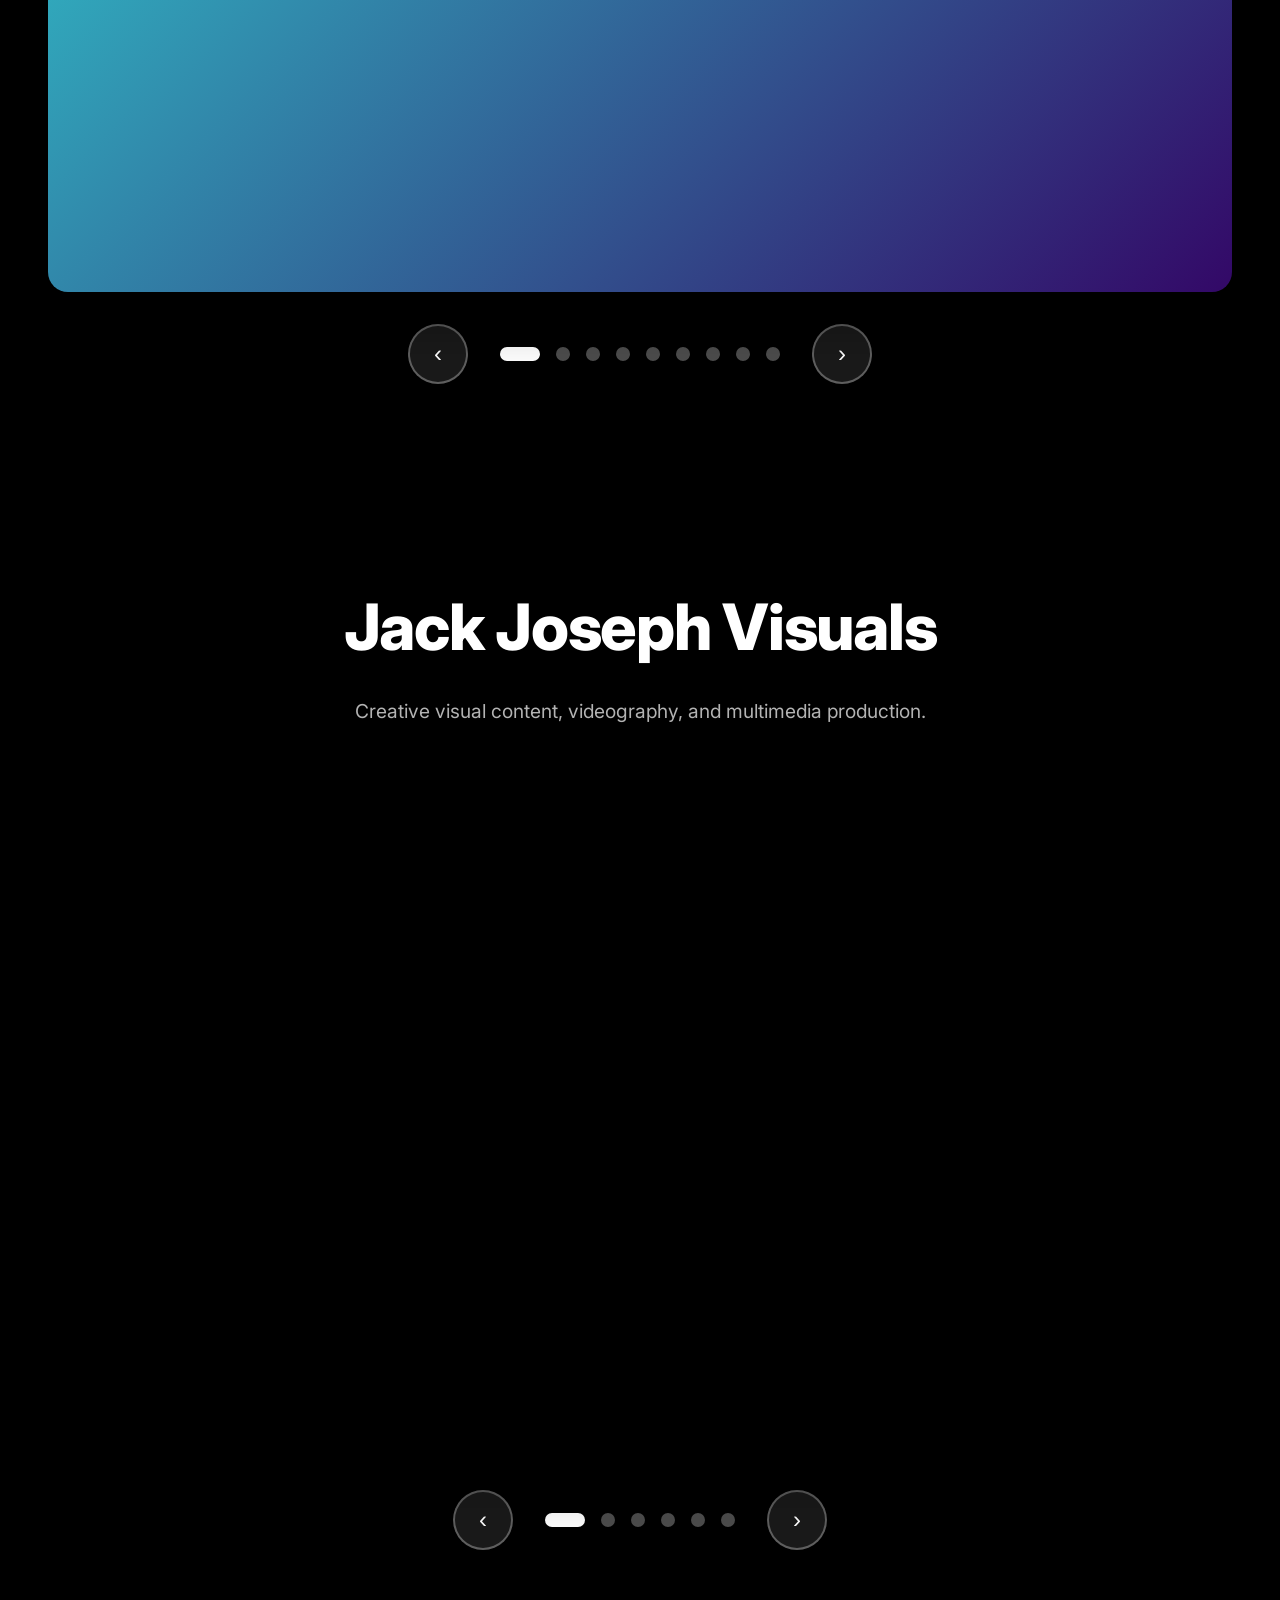
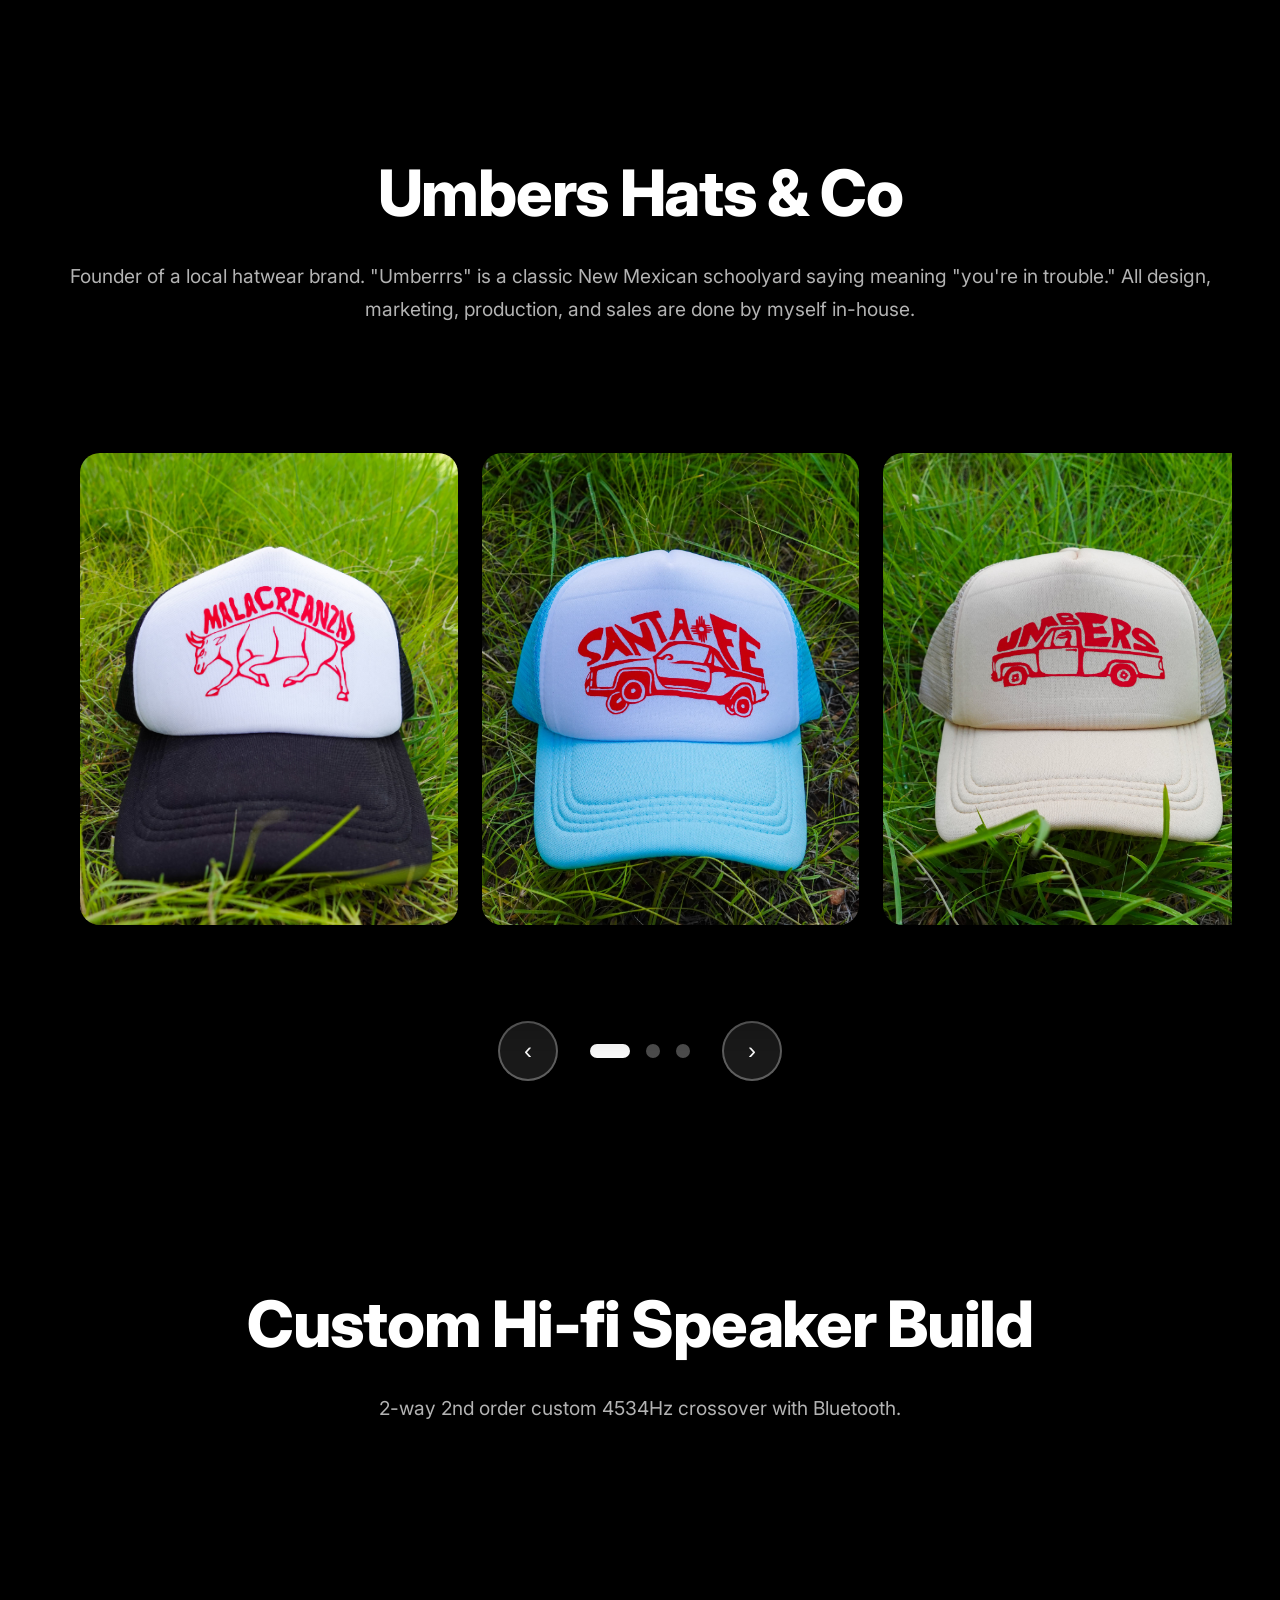
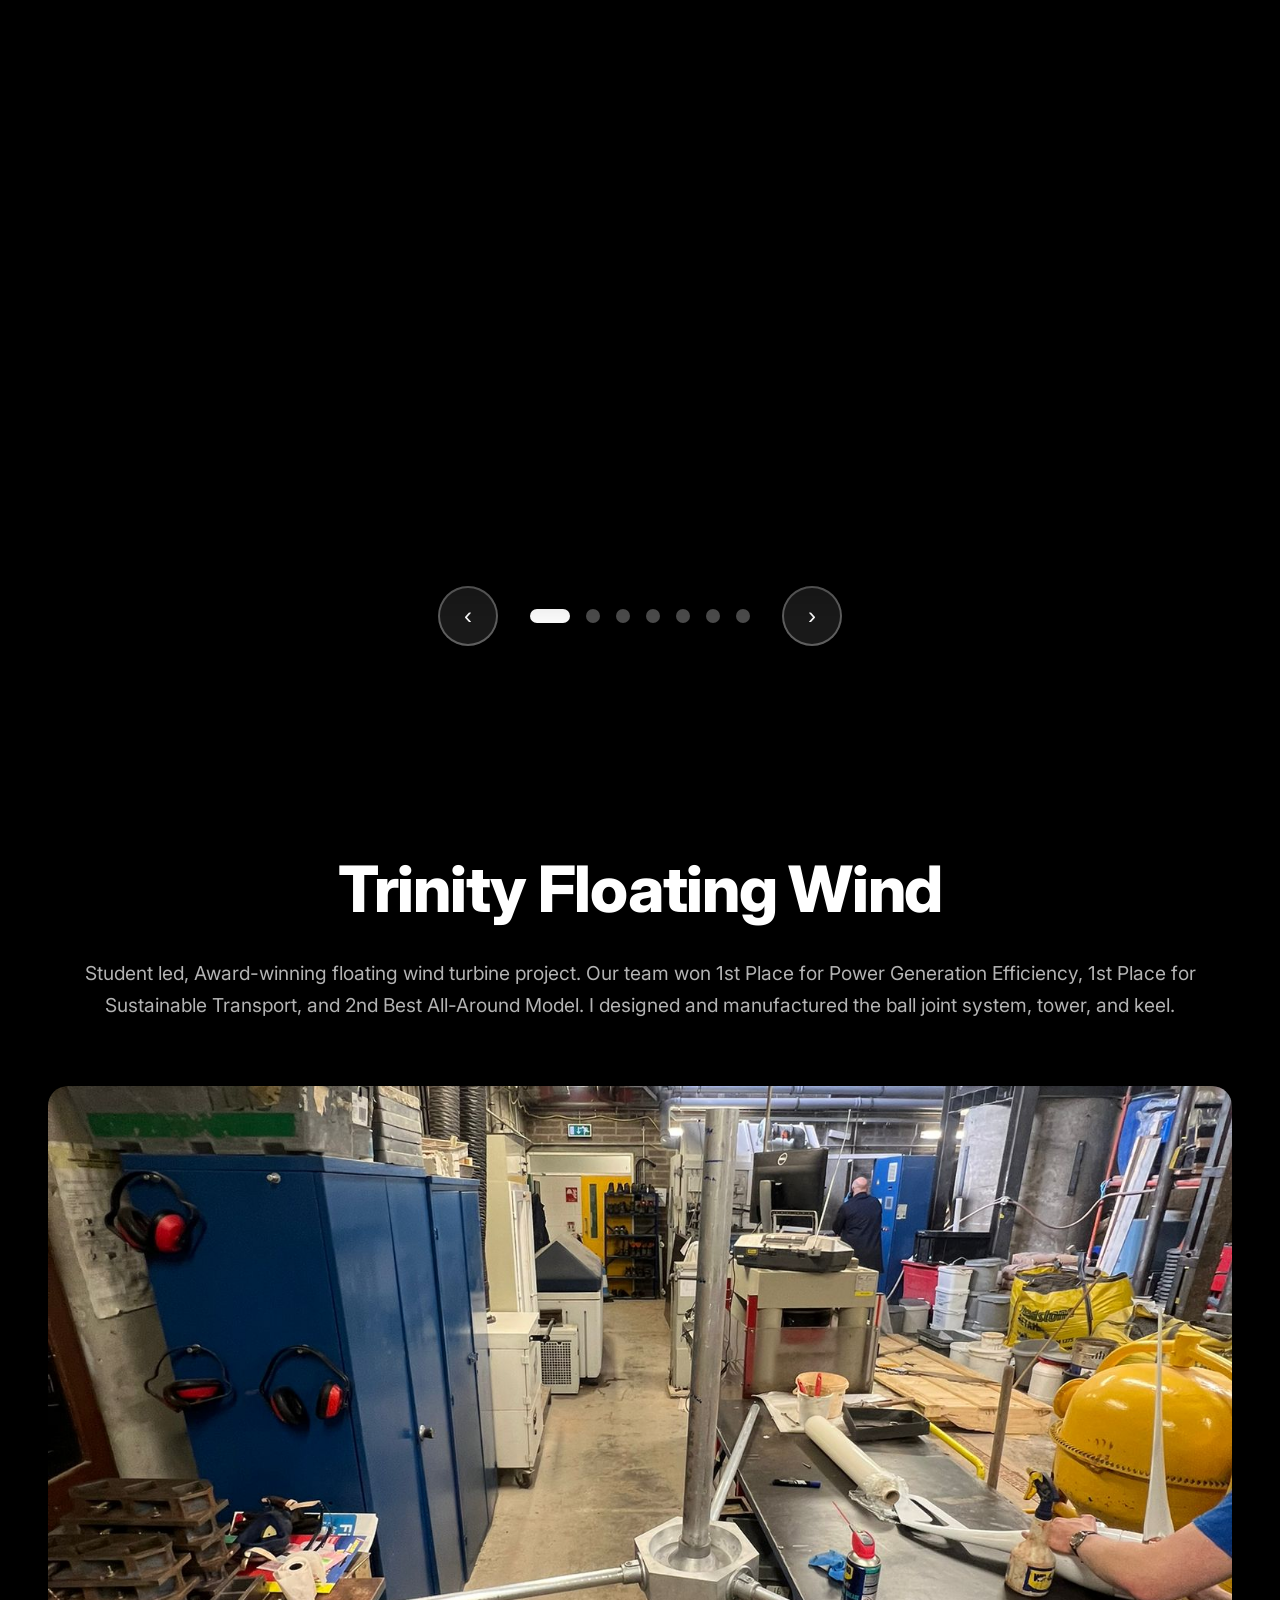
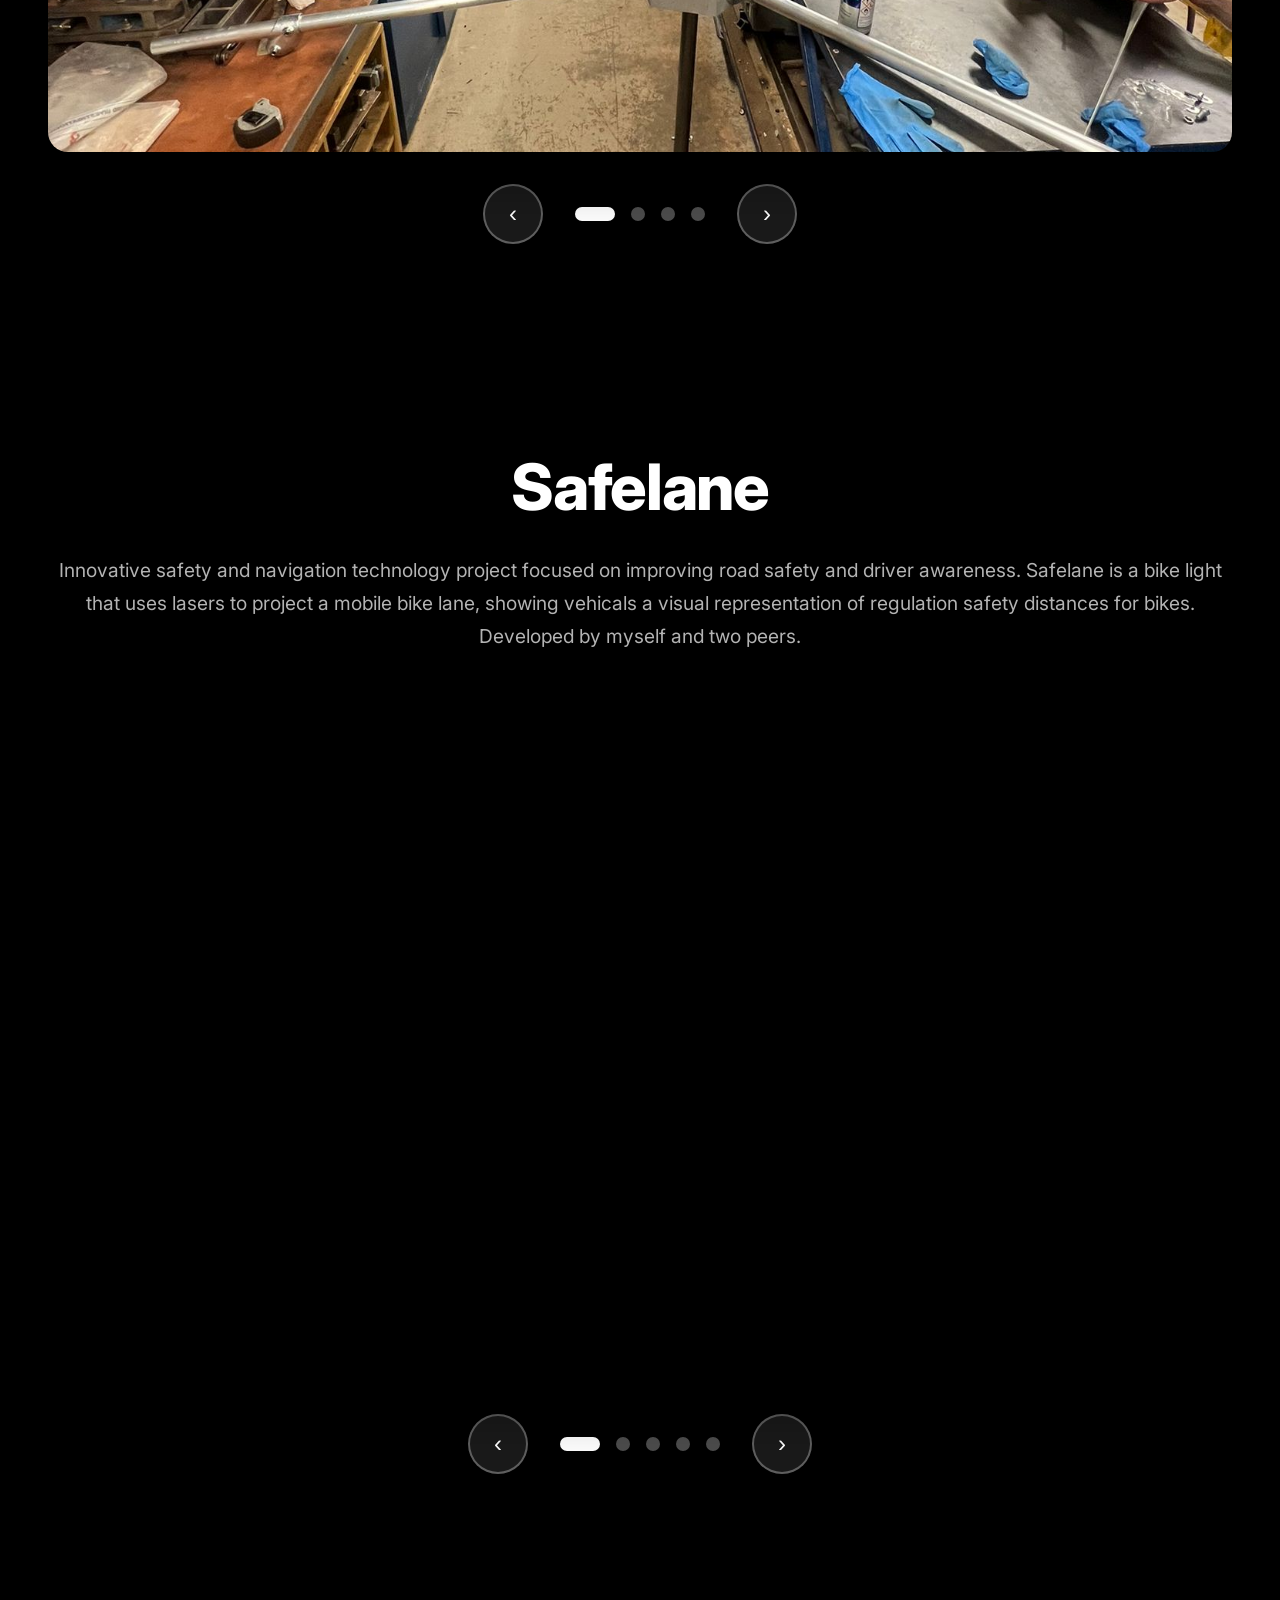
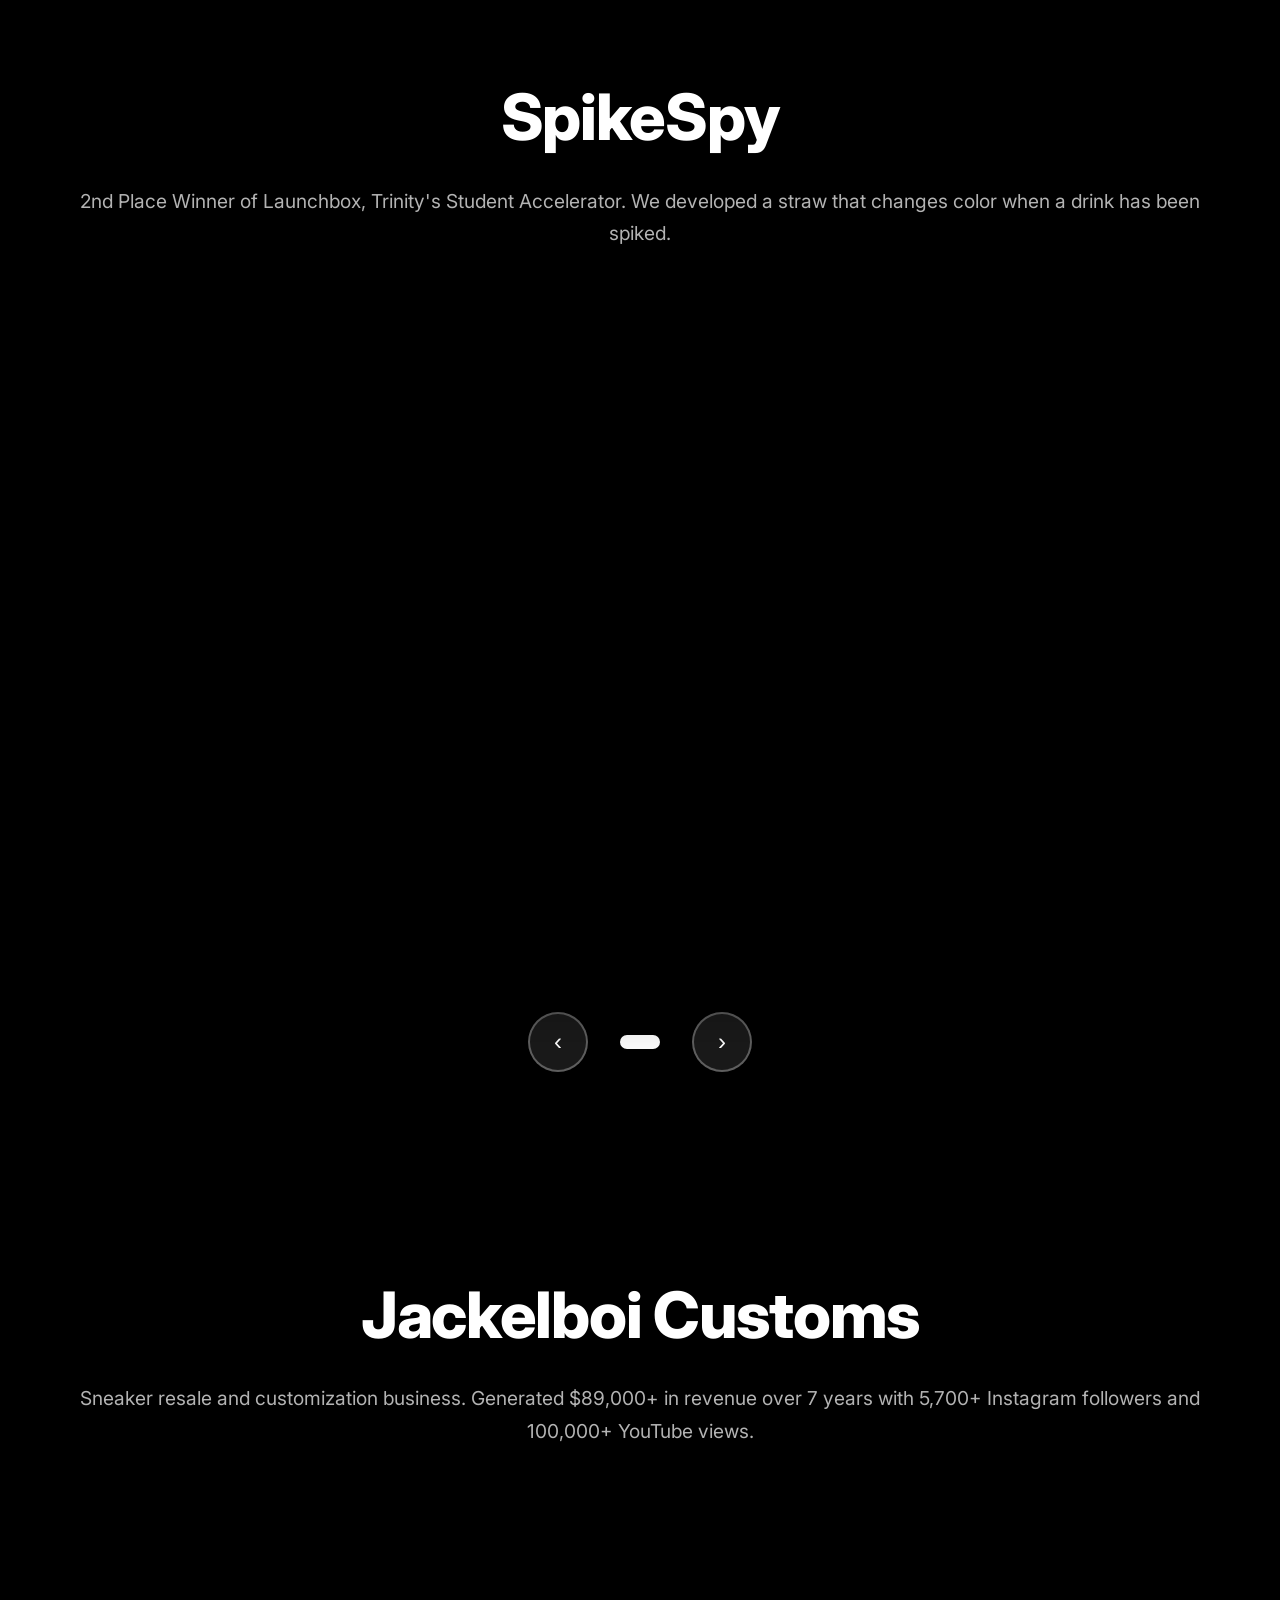
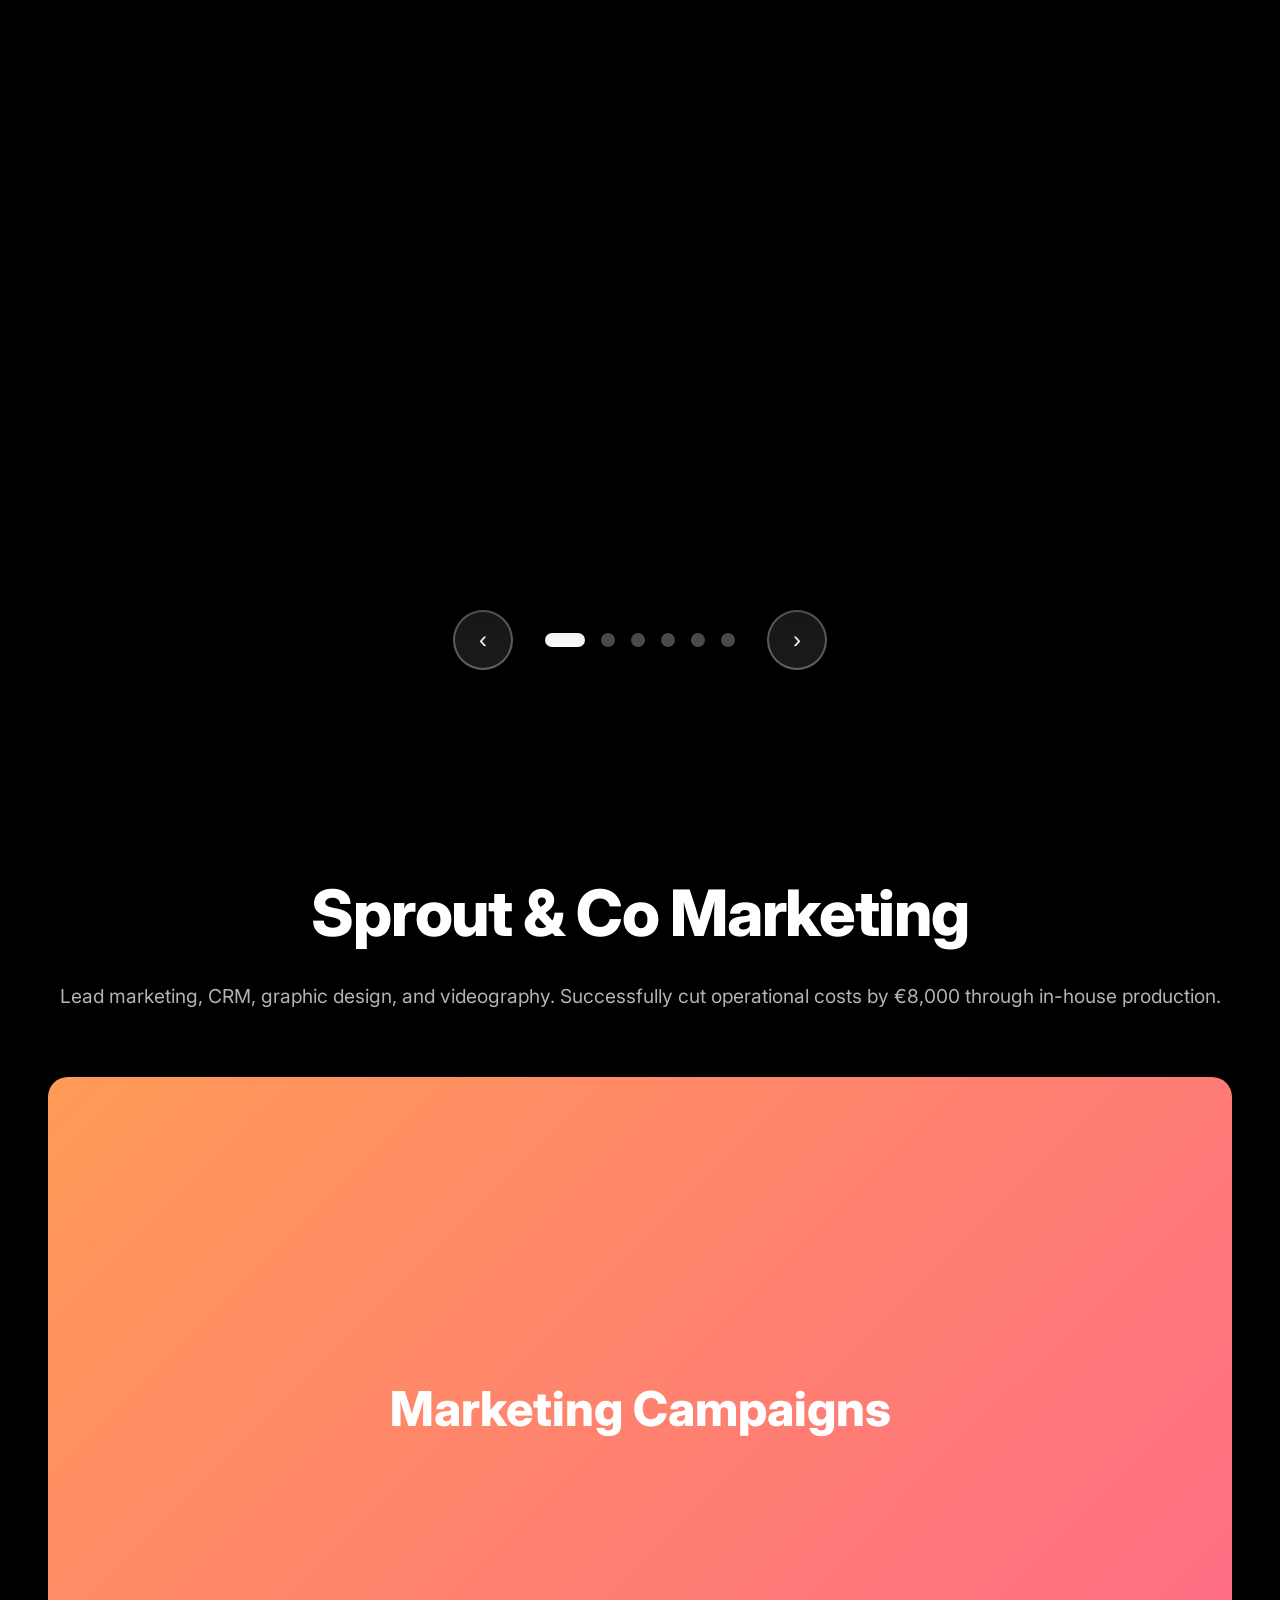
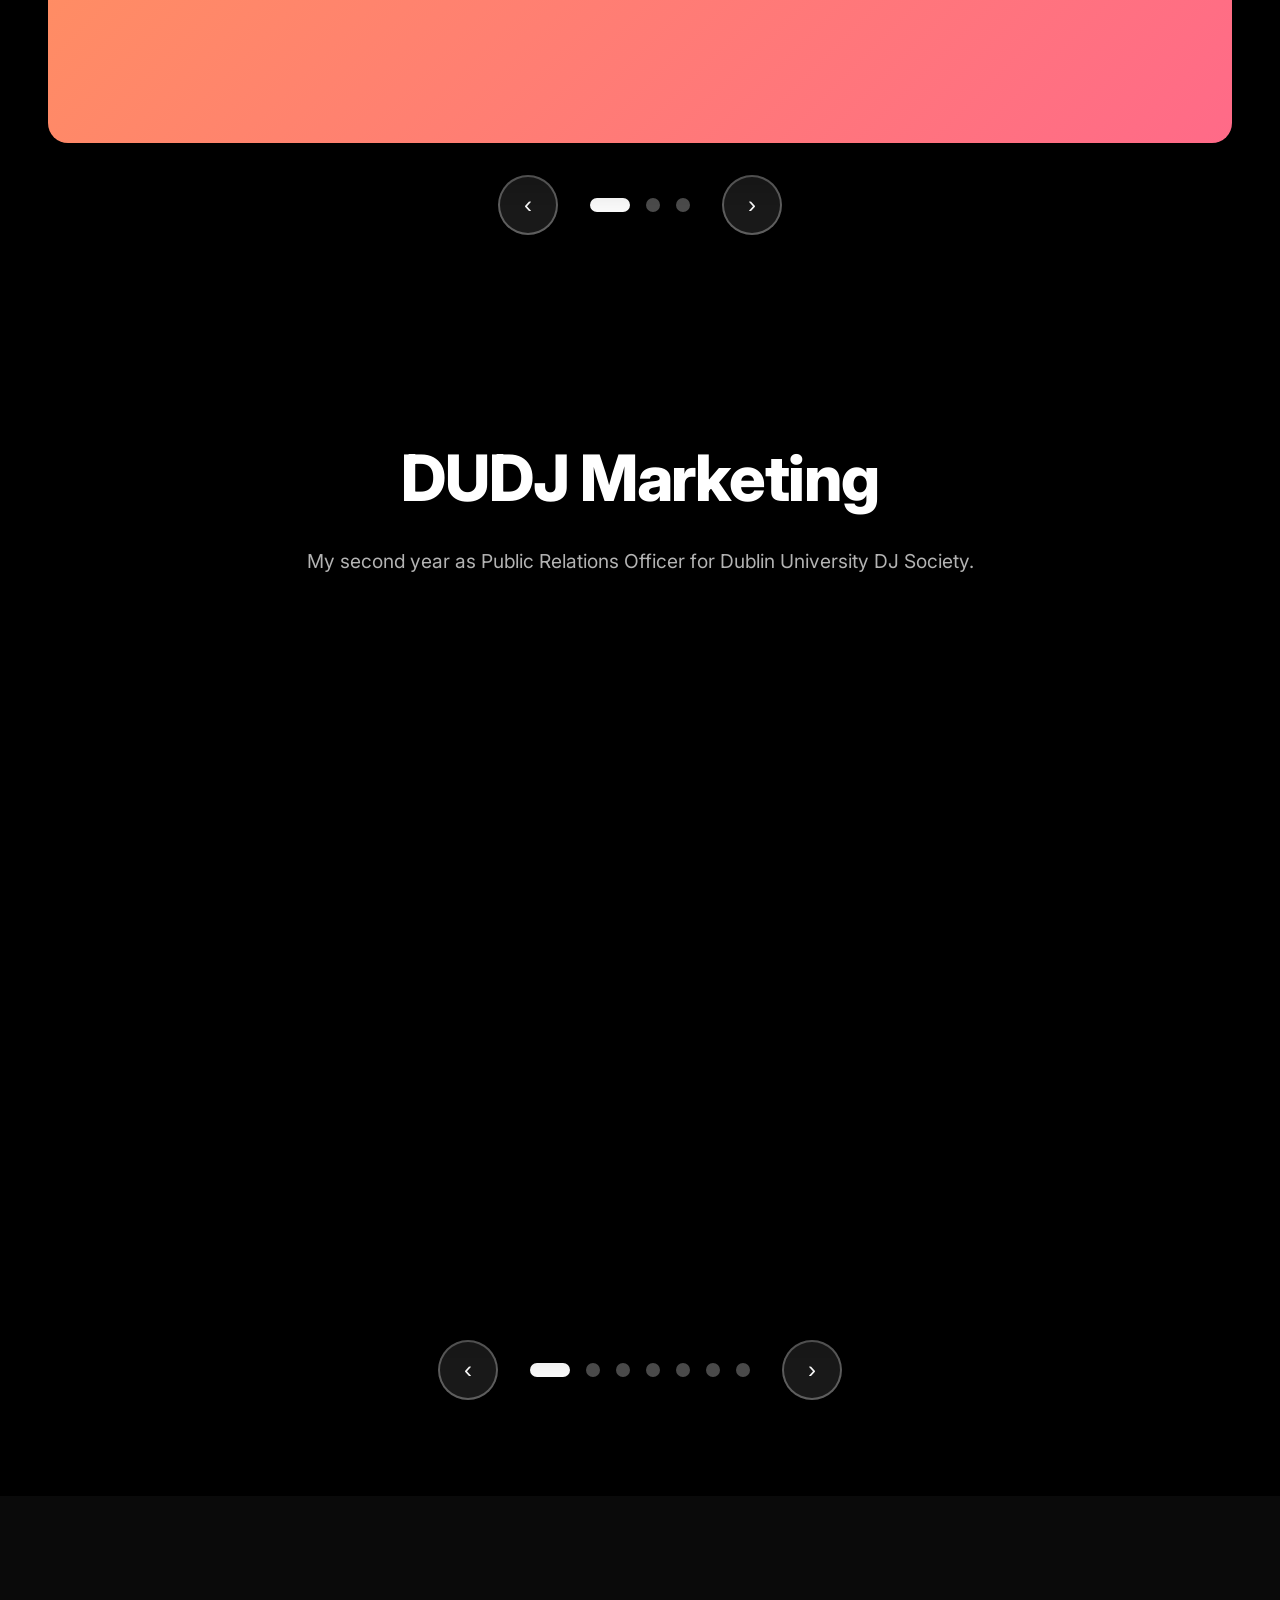
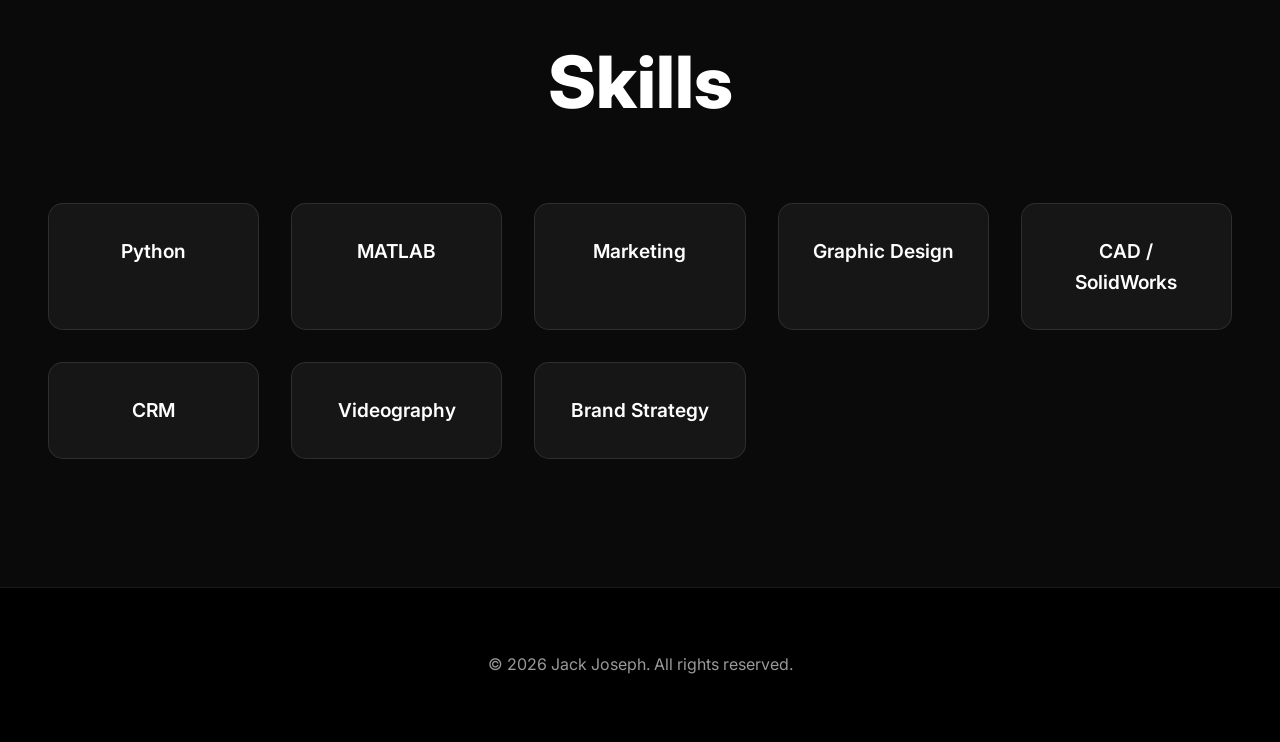
==== commit b55cc6e7: "Add files via upload" ====
--- a/index.html
+++ b/index.html
@@ -19,9 +19,12 @@
             --bg: #fafafa;
             --text: #ffffff;
 
-            /* Instagram crop: height of Instagram's account header that gets hidden.
-               If you still see the header, increase this. If the top of the photo is cut off, decrease it. */
-            --ig-header-crop: 54px;
+            /* Instagram window sizing.
+               --ig-header: height of Instagram's account bar (name + followers).
+               --ig-media-ratio: height of the video/photo as a % of its width (125% = 4:5, Instagram's standard).
+               If a thin white strip shows at the bottom, lower --ig-header. If the bottom of a video is cut, raise it. */
+            --ig-header: 54px;
+            --ig-media-ratio: 125%;
         }
 
         body {
@@ -87,7 +90,13 @@
             justify-content: center;
             position: relative;
             overflow: hidden;
-            background: linear-gradient(135deg, rgba(102, 126, 234, 0.6) 0%, rgba(118, 75, 162, 0.6) 100%);
+            /* Purple tint + dark shade over the photo so the white text stays readable.
+               If the photo isn't found, the purple gradient shows on its own. */
+            background:
+                linear-gradient(135deg, rgba(102, 126, 234, 0.35) 0%, rgba(118, 75, 162, 0.35) 100%),
+                linear-gradient(rgba(0, 0, 0, 0.45), rgba(0, 0, 0, 0.65)),
+                url("assets/hero-bg.jpg") center 40% / cover no-repeat,
+                linear-gradient(135deg, #667eea 0%, #764ba2 100%);
         }
 
         .hero-content {
@@ -169,8 +178,12 @@
             background: #000;
         }
 
+        /* Text spans the same width as the sliders below it */
         .project-header {
             text-align: center;
+            width: 100%;
+            max-width: 1400px;
+            margin: 0 auto;
             padding: 0 3rem 4rem;
         }
 
@@ -184,9 +197,8 @@
         .project-header p {
             font-size: 1.2rem;
             color: rgba(255, 255, 255, 0.7);
-            max-width: 800px;
             margin: 0 auto;
-            line-height: 1.6;
+            line-height: 1.7;
         }
 
         .project-header p + p {
@@ -243,15 +255,6 @@
             display: flex;
         }
 
-        /* 4:3 landscape slider, capped so the whole photo fits on screen */
-        .image-slider.landscape {
-            height: auto;
-            padding-bottom: 0;
-            aspect-ratio: 4 / 3;
-            width: min(100%, calc(85vh * 4 / 3));
-            margin: 0 auto;
-        }
-
         /* Triple image grid for Umbers */
         .image-slider.triple-grid {
             height: 600px;
@@ -306,21 +309,27 @@
             justify-content: center;
         }
 
+        /* Frame shows Instagram's account bar + the video, and hides the white bar underneath */
         .insta-frame {
             position: relative;
             flex: 0 0 calc(33.333% - 1rem);
-            aspect-ratio: 2 / 3;
             overflow: hidden;
             border-radius: 20px;
             background: #fff;
         }
 
+        .insta-frame::before {
+            content: "";
+            display: block;
+            padding-top: calc(var(--ig-media-ratio) + var(--ig-header));
+        }
+
         .insta-frame iframe {
             position: absolute;
-            top: calc(-1 * var(--ig-header-crop));
+            top: 0;
             left: 0;
             width: 100%;
-            height: calc(100% + var(--ig-header-crop) + 200px);
+            height: calc(100% + 300px);
             border: none;
         }
 
@@ -620,9 +629,9 @@
             </div>
         </div>
 
-        <!-- Build photos, 4:3 landscape -->
+        <!-- Build photos, 16:9 -->
         <div class="slider-wrapper">
-            <div class="image-slider landscape">
+            <div class="image-slider">
                 <div class="slides-container" id="slider-soundsystem-build">
                     <div class="slide">
                         <img src="assets/soundsystem-1.jpg" alt="Trinity Soundsystem build photo 1" onerror="this.parentElement.innerHTML='<div class=\'slide-gradient gradient-6\'>Build Photo 1</div>'" />
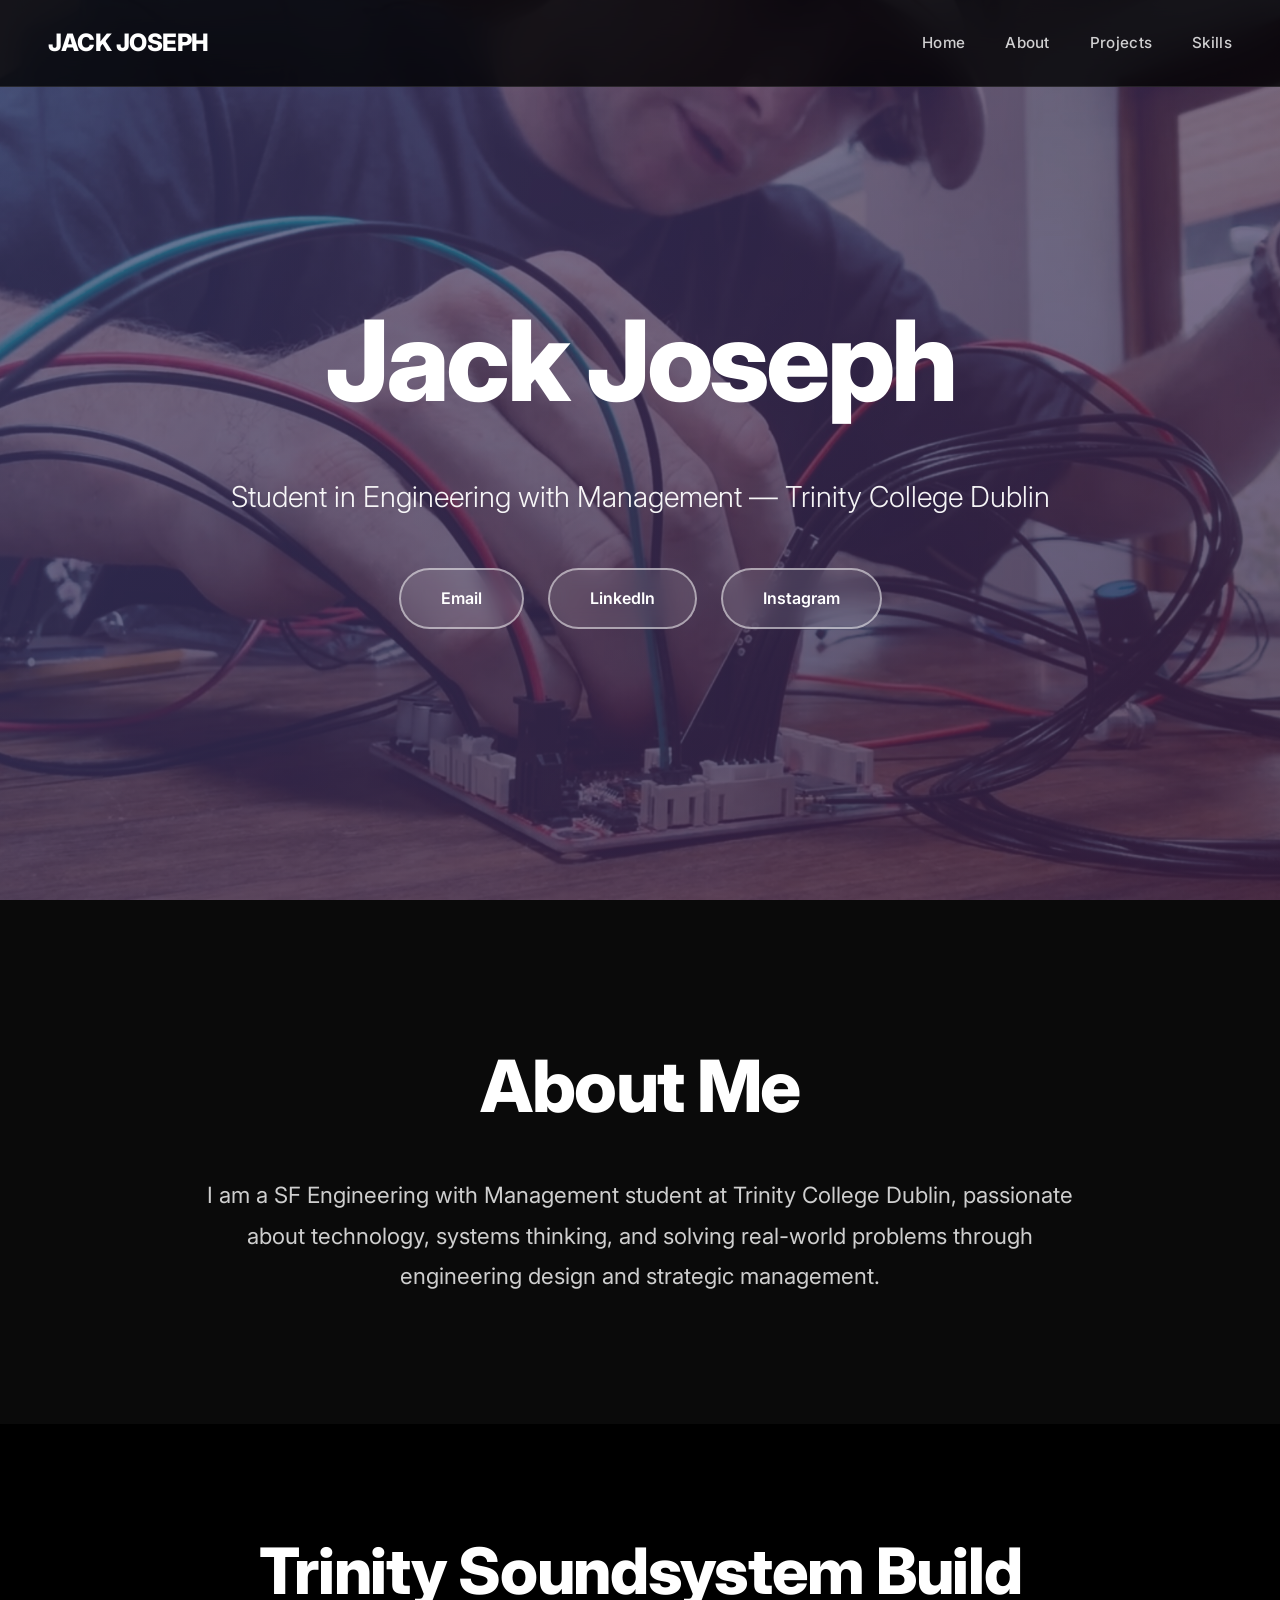
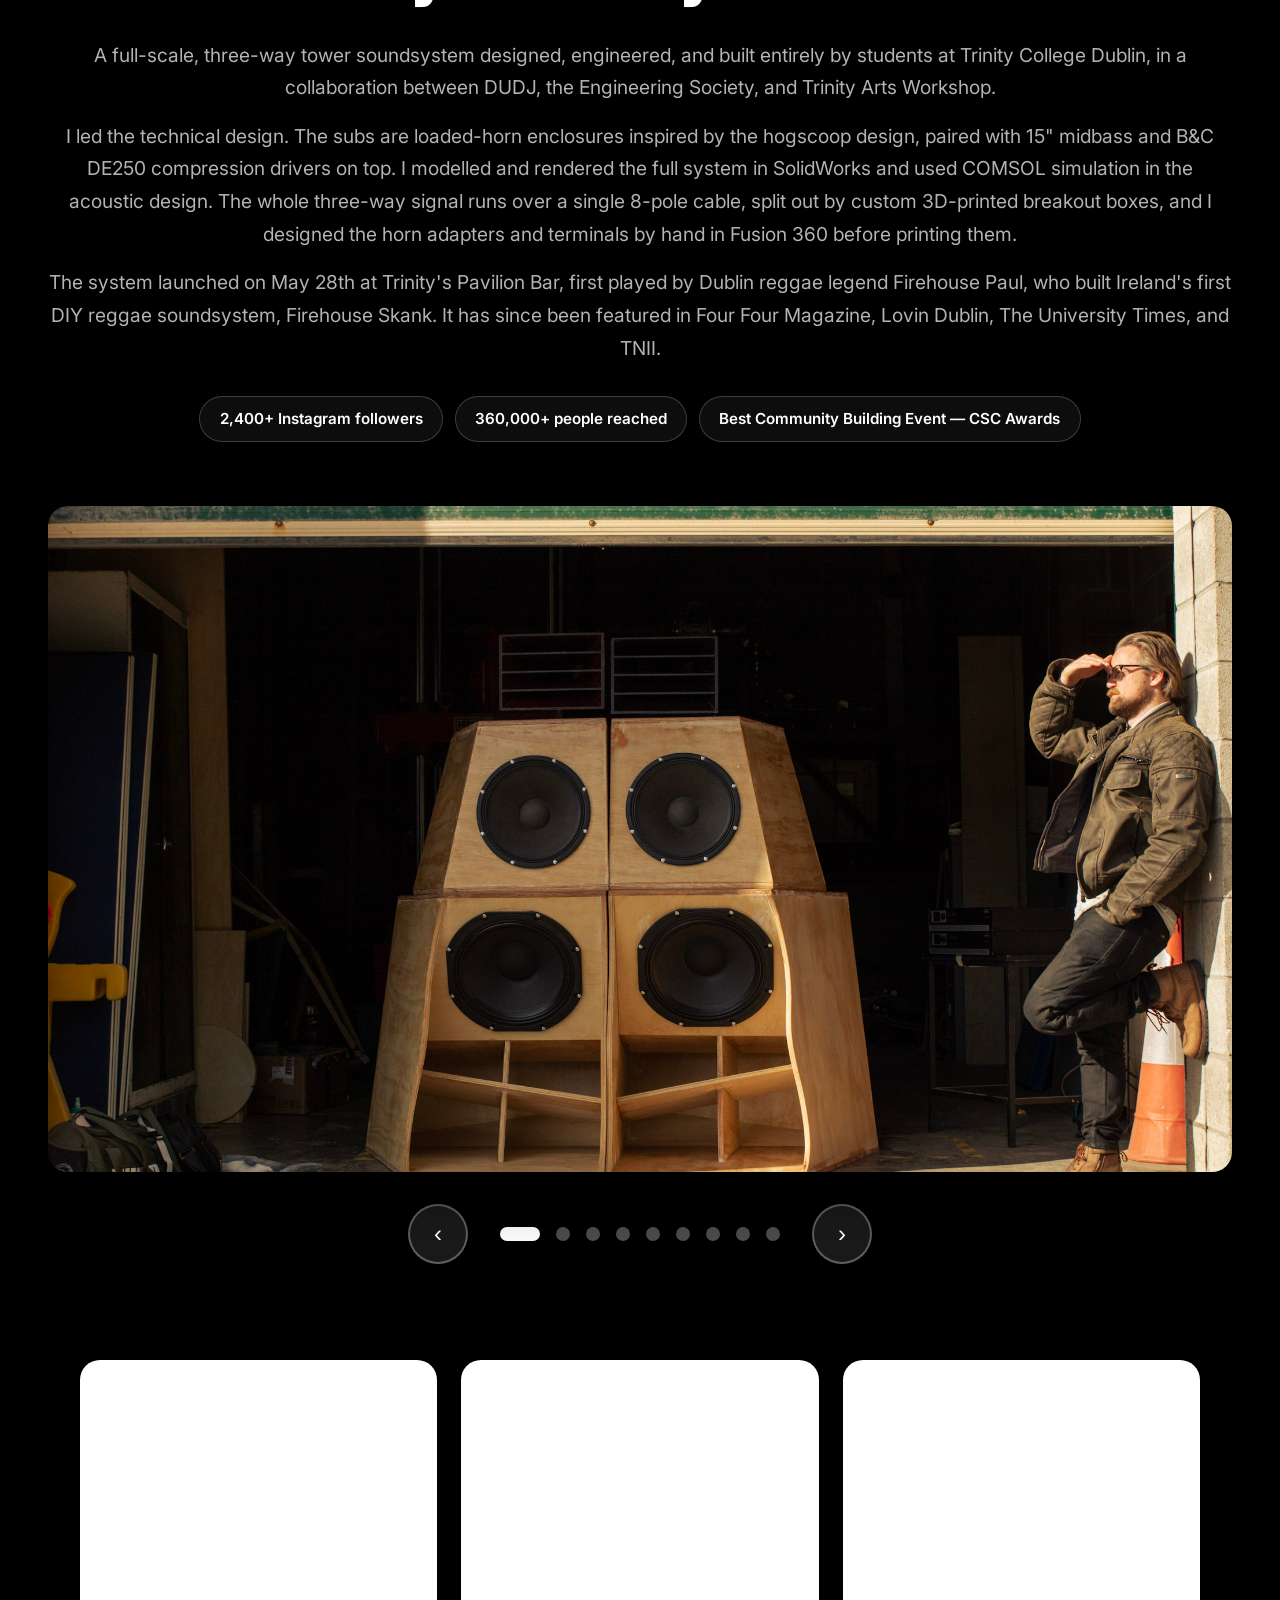
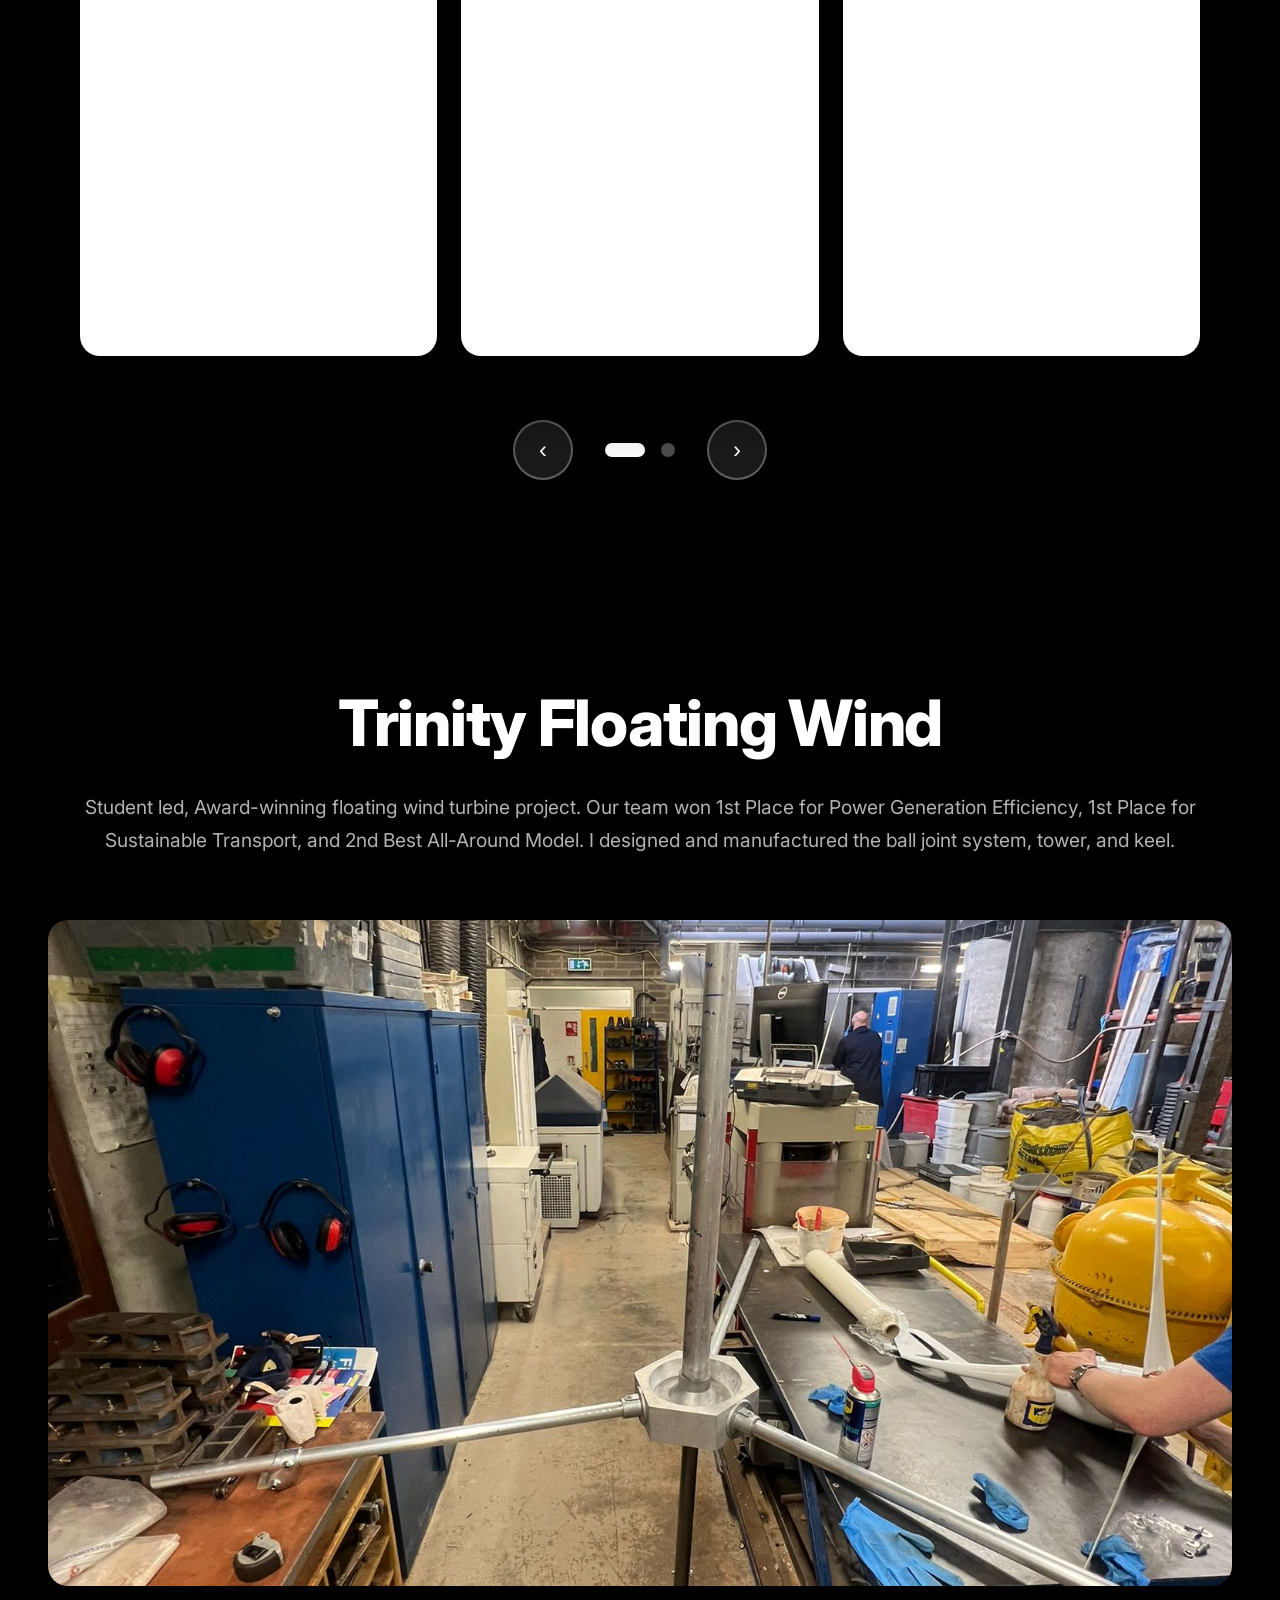
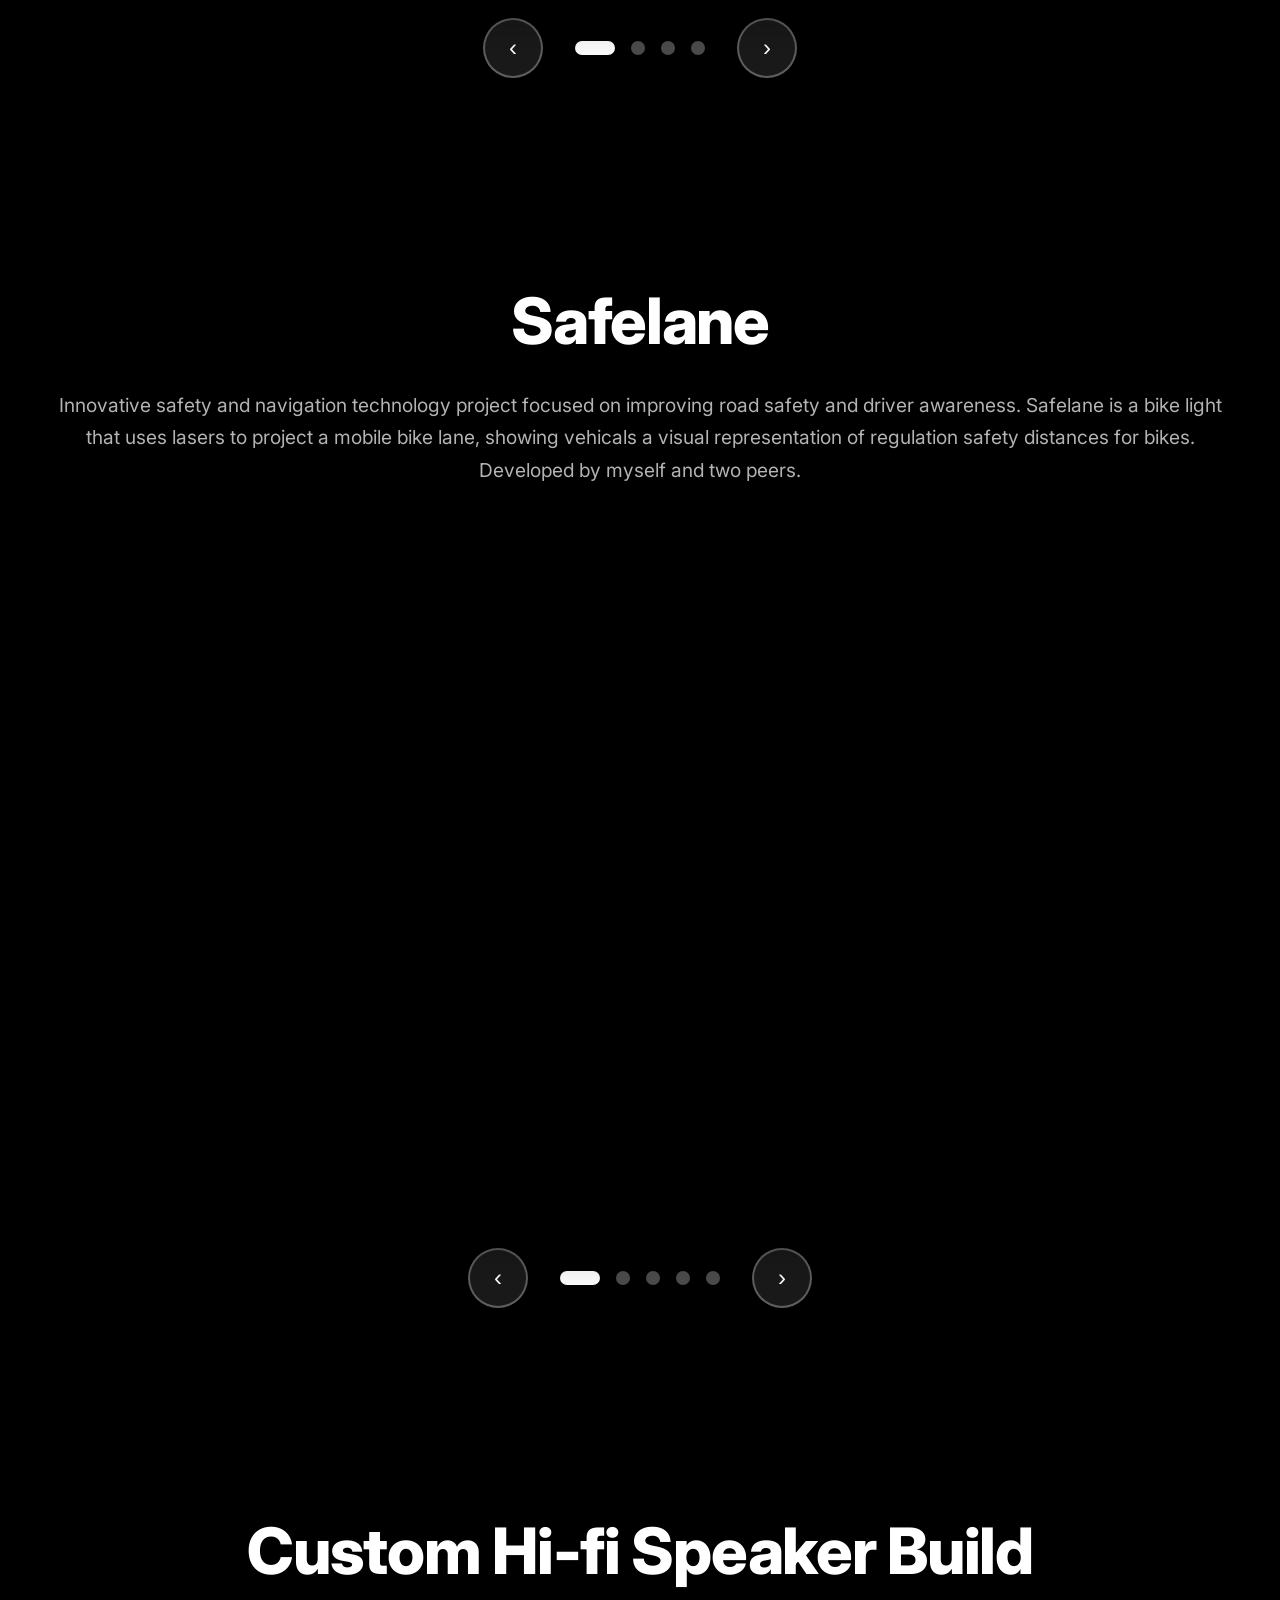
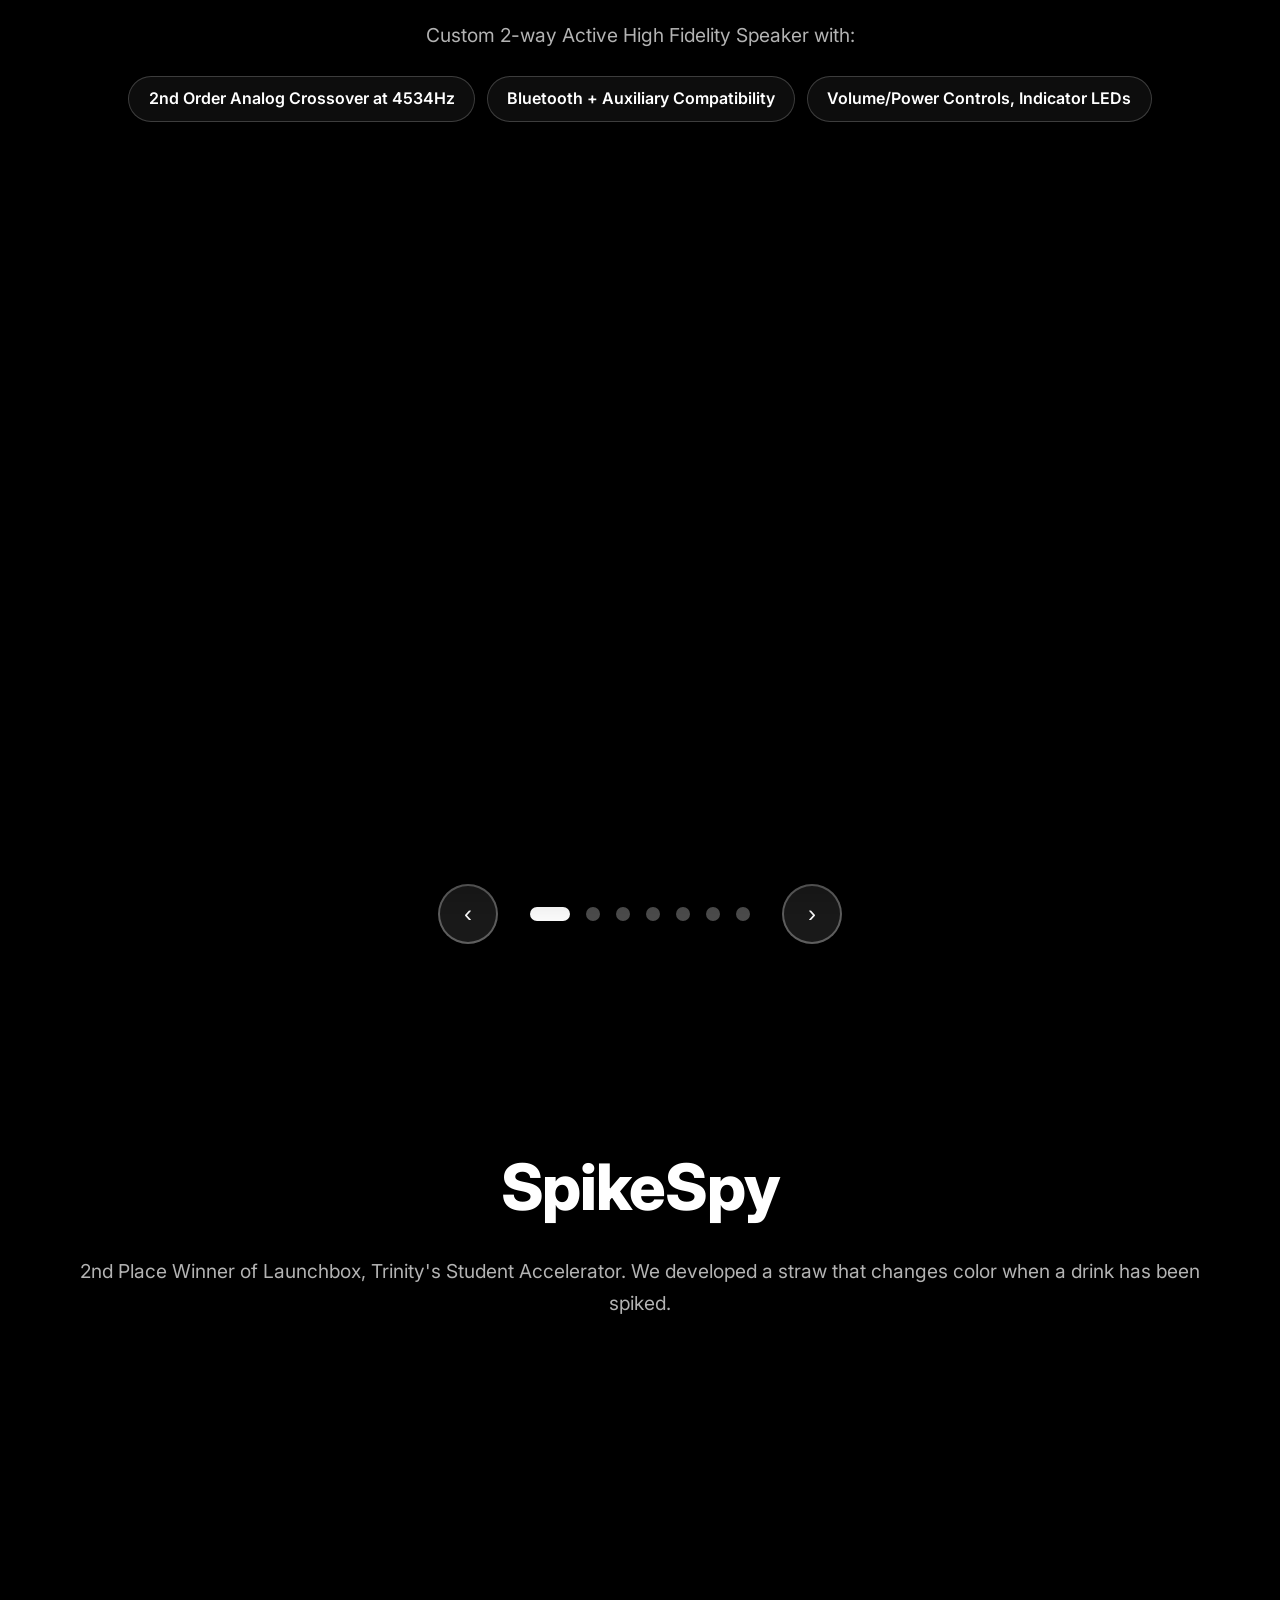
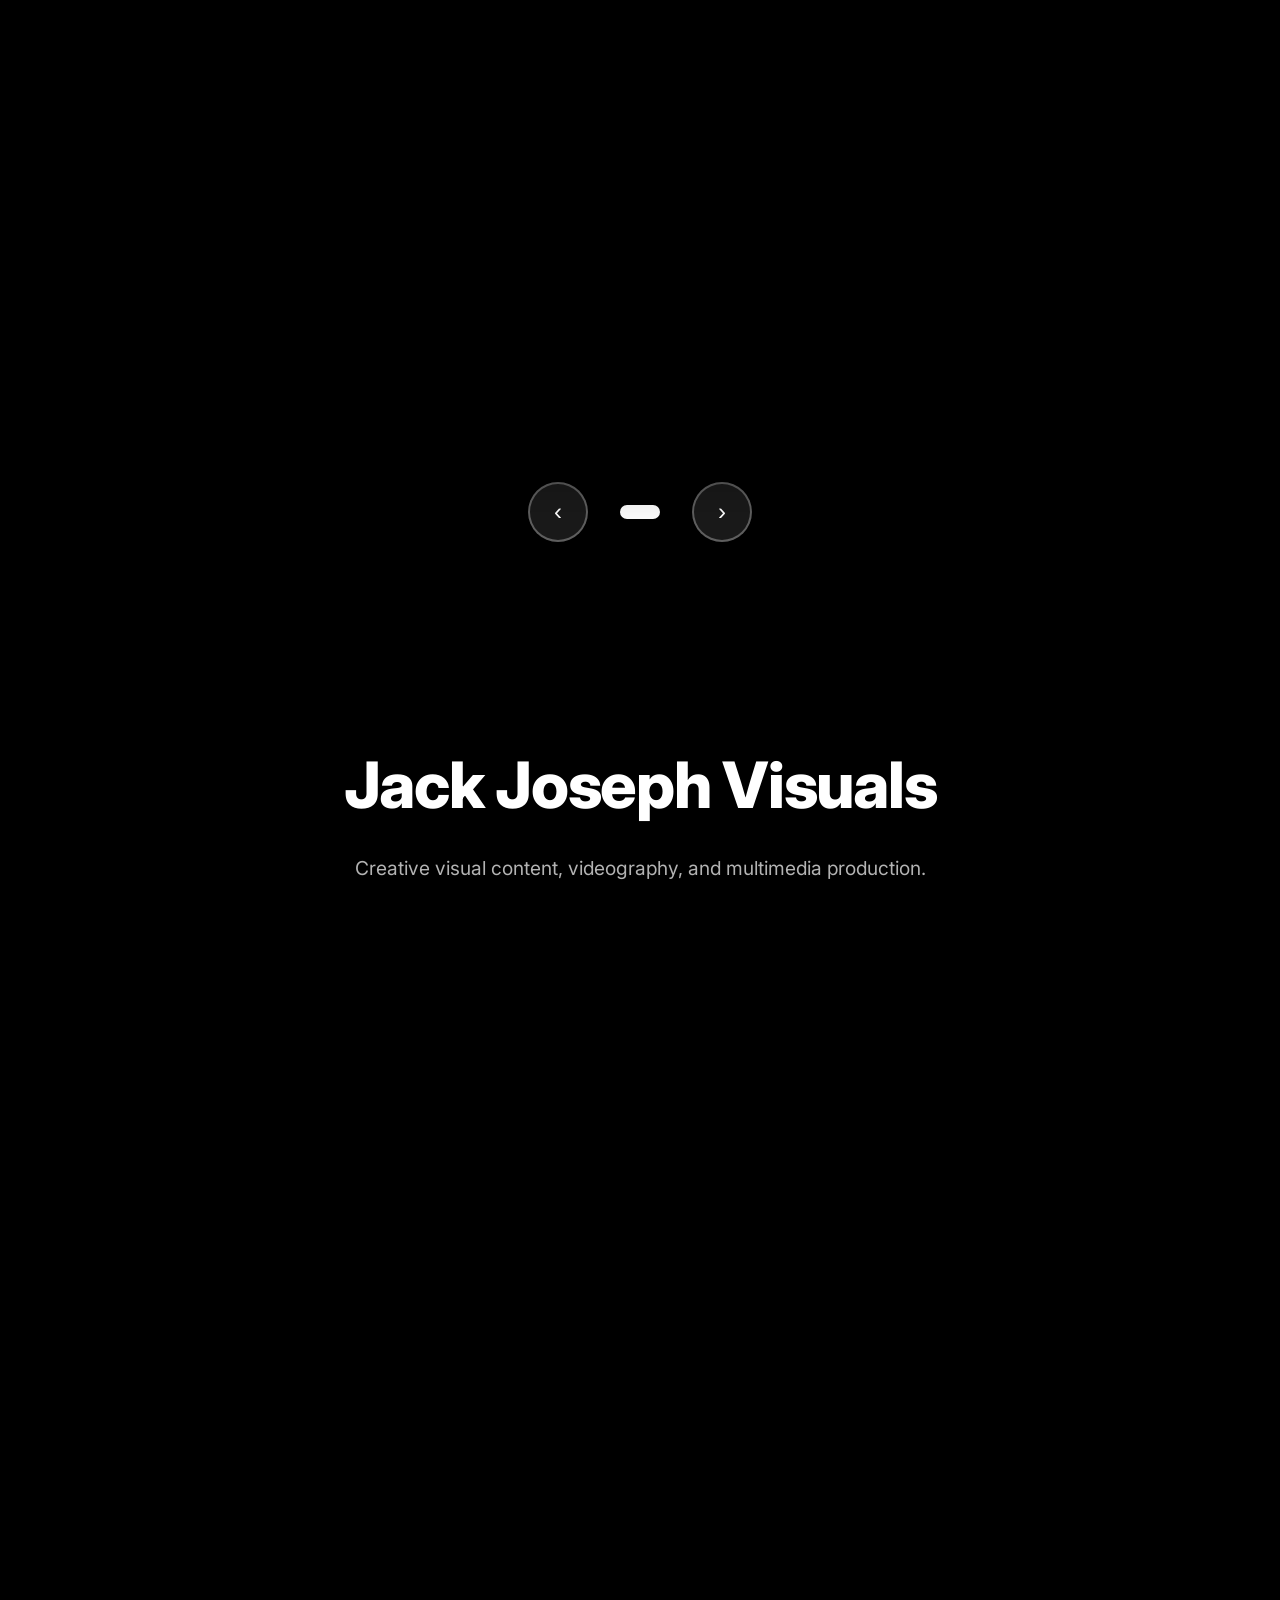
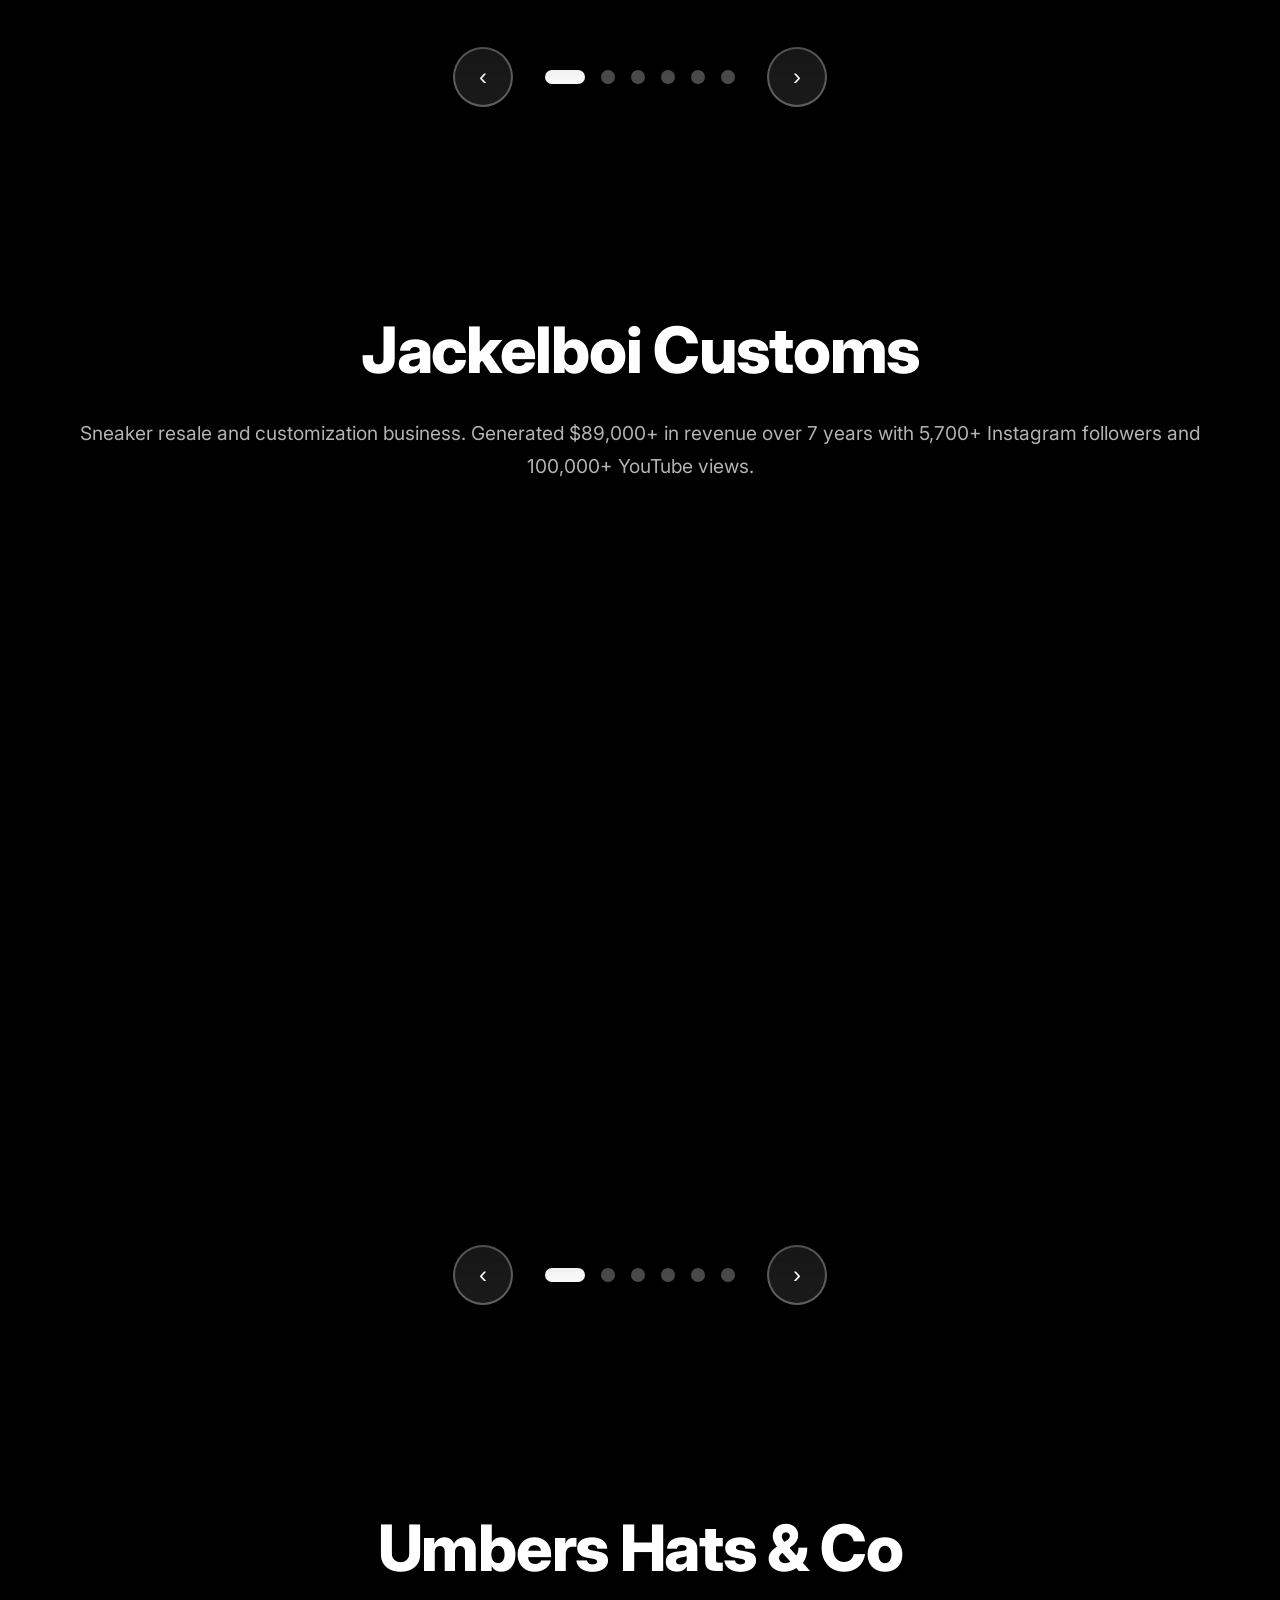
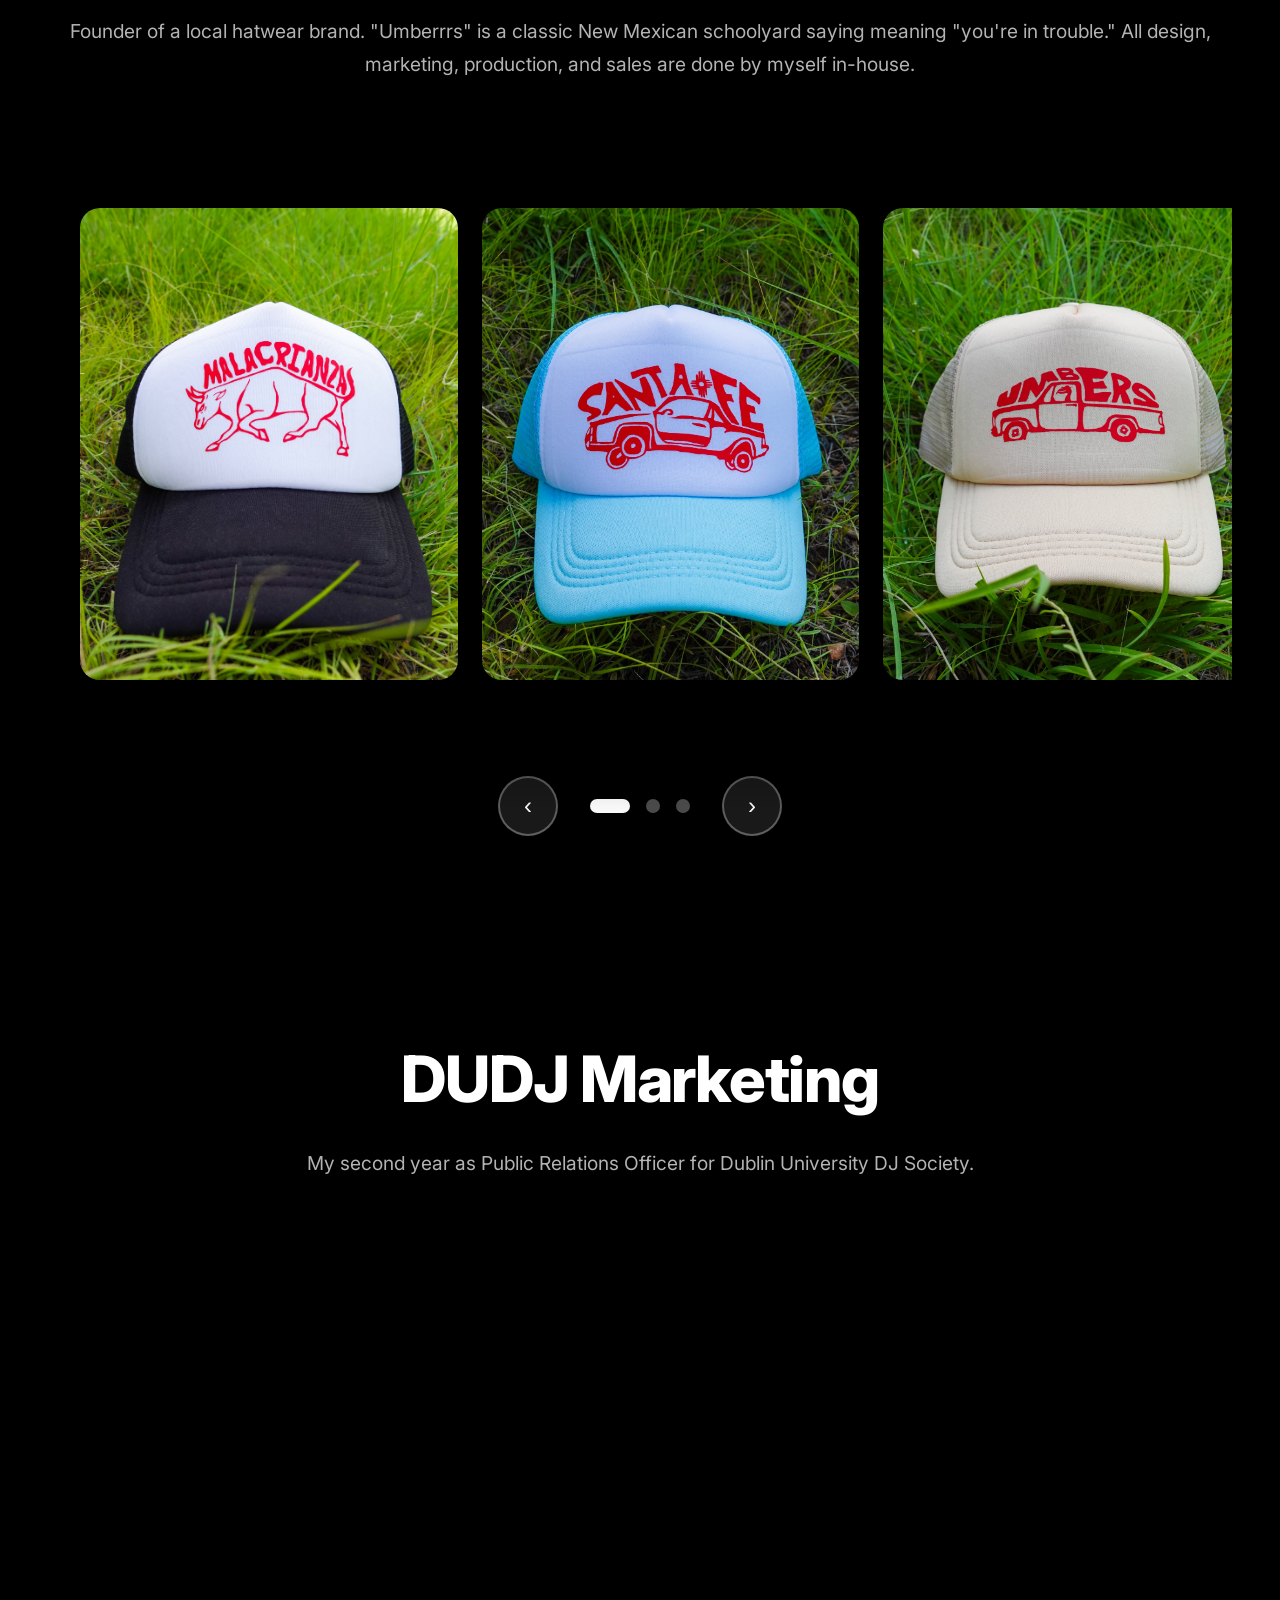
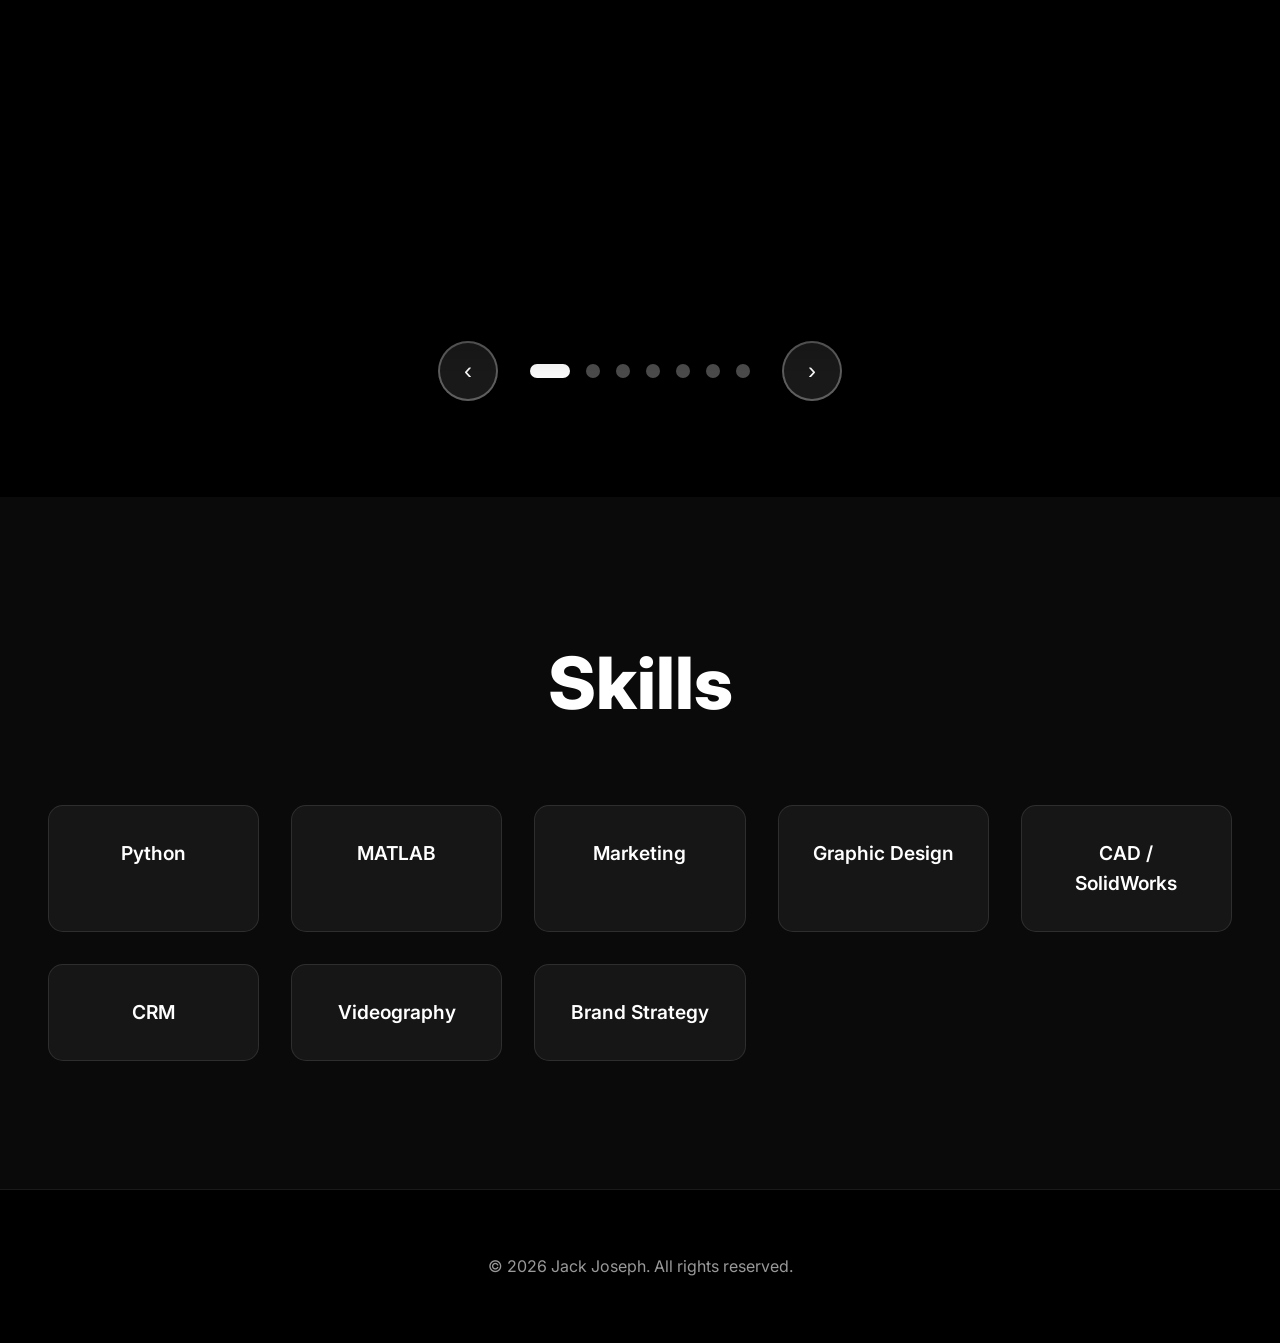
==== commit cd9d7447: "Add files via upload" ====
--- a/index.html
+++ b/index.html
@@ -19,11 +19,14 @@
             --bg: #fafafa;
             --text: #ffffff;
 
-            /* Instagram window sizing.
-               --ig-header: height of Instagram's account bar (name + followers).
-               --ig-media-ratio: height of the video/photo as a % of its width (125% = 4:5, Instagram's standard).
-               If a thin white strip shows at the bottom, lower --ig-header. If the bottom of a video is cut, raise it. */
+            /* Instagram window sizing. The frame shows: account bar (name + followers), the video,
+               then the icons and like count. Everything below the likes ("Add a comment") is cropped.
+               --ig-header: height of the account bar at the top.
+               --ig-footer: height from the bottom of the video down to the end of the likes line.
+               --ig-media-ratio: video/photo height as a % of its width (125% = 4:5, Instagram's standard).
+               If "Add a comment" shows, lower --ig-footer. If the likes line is cut off, raise it. */
             --ig-header: 54px;
+            --ig-footer: 96px;
             --ig-media-ratio: 125%;
         }
 
@@ -205,6 +208,25 @@
             margin-top: 1rem;
         }
 
+        /* Spec list, shown as centered chips */
+        .spec-list {
+            list-style: none;
+            display: flex;
+            flex-wrap: wrap;
+            justify-content: center;
+            gap: 0.75rem;
+            margin-top: 1.5rem;
+        }
+
+        .spec-list li {
+            padding: 0.6rem 1.2rem;
+            border: 1px solid rgba(255, 255, 255, 0.2);
+            border-radius: 50px;
+            font-size: 1rem;
+            font-weight: 600;
+            background: rgba(255, 255, 255, 0.05);
+        }
+
         /* Highlight chips under a project description */
         .project-stats {
             display: flex;
@@ -321,7 +343,7 @@
         .insta-frame::before {
             content: "";
             display: block;
-            padding-top: calc(var(--ig-media-ratio) + var(--ig-header));
+            padding-top: calc(var(--ig-media-ratio) + var(--ig-header) + var(--ig-footer));
         }
 
         .insta-frame iframe {
@@ -603,32 +625,6 @@
             </div>
         </div>
 
-        <!-- Instagram posts, 3 per slide -->
-        <div class="slider-wrapper">
-            <div class="image-slider insta-grid">
-                <div class="slides-container" id="slider-soundsystem">
-                    <div class="slide">
-                        <div class="insta-frame"><iframe src="https://www.instagram.com/reel/DW_s1WLjO_y/embed" allowfullscreen scrolling="no" loading="lazy" title="Trinity Soundsystem reel 1"></iframe></div>
-                        <div class="insta-frame"><iframe src="https://www.instagram.com/reel/DZKrWUBx5SK/embed" allowfullscreen scrolling="no" loading="lazy" title="Trinity Soundsystem reel 2"></iframe></div>
-                        <div class="insta-frame"><iframe src="https://www.instagram.com/reel/DWO3FcQDEyd/embed" allowfullscreen scrolling="no" loading="lazy" title="Trinity Soundsystem reel 3"></iframe></div>
-                    </div>
-                    <div class="slide">
-                        <div class="insta-frame"><iframe src="https://www.instagram.com/p/DW3t8vAkW6M/embed" allowfullscreen scrolling="no" loading="lazy" title="Trinity Soundsystem post 1"></iframe></div>
-                        <div class="insta-frame"><iframe src="https://www.instagram.com/p/DZh44-tETFj/embed" allowfullscreen scrolling="no" loading="lazy" title="Trinity Soundsystem post 2"></iframe></div>
-                        <div class="insta-frame"><iframe src="https://www.instagram.com/reel/DbQ0cbex-x8/embed" allowfullscreen scrolling="no" loading="lazy" title="Trinity Soundsystem reel 4"></iframe></div>
-                    </div>
-                </div>
-            </div>
-            <div class="slider-controls">
-                <button class="slider-btn" onclick="prevSlide('soundsystem')">&lsaquo;</button>
-                <div class="slider-dots" id="dots-soundsystem">
-                    <span class="dot active" onclick="goToSlide('soundsystem', 0)"></span>
-                    <span class="dot" onclick="goToSlide('soundsystem', 1)"></span>
-                </div>
-                <button class="slider-btn" onclick="nextSlide('soundsystem')">&rsaquo;</button>
-            </div>
-        </div>
-
         <!-- Build photos, 16:9 -->
         <div class="slider-wrapper">
             <div class="image-slider">
@@ -678,88 +674,111 @@
                 <button class="slider-btn" onclick="nextSlide('soundsystem-build')">&rsaquo;</button>
             </div>
         </div>
+
+        <!-- Instagram posts, 3 per slide -->
+        <div class="slider-wrapper">
+            <div class="image-slider insta-grid">
+                <div class="slides-container" id="slider-soundsystem">
+                    <div class="slide">
+                        <div class="insta-frame"><iframe src="https://www.instagram.com/reel/DW_s1WLjO_y/embed" allowfullscreen scrolling="no" loading="lazy" title="Trinity Soundsystem reel 1"></iframe></div>
+                        <div class="insta-frame"><iframe src="https://www.instagram.com/reel/DZKrWUBx5SK/embed" allowfullscreen scrolling="no" loading="lazy" title="Trinity Soundsystem reel 2"></iframe></div>
+                        <div class="insta-frame"><iframe src="https://www.instagram.com/reel/DWO3FcQDEyd/embed" allowfullscreen scrolling="no" loading="lazy" title="Trinity Soundsystem reel 3"></iframe></div>
+                    </div>
+                    <div class="slide">
+                        <div class="insta-frame"><iframe src="https://www.instagram.com/p/DW3t8vAkW6M/embed" allowfullscreen scrolling="no" loading="lazy" title="Trinity Soundsystem post 1"></iframe></div>
+                        <div class="insta-frame"><iframe src="https://www.instagram.com/p/DZh44-tETFj/embed" allowfullscreen scrolling="no" loading="lazy" title="Trinity Soundsystem post 2"></iframe></div>
+                        <div class="insta-frame"><iframe src="https://www.instagram.com/reel/DbQ0cbex-x8/embed" allowfullscreen scrolling="no" loading="lazy" title="Trinity Soundsystem reel 4"></iframe></div>
+                    </div>
+                </div>
+            </div>
+            <div class="slider-controls">
+                <button class="slider-btn" onclick="prevSlide('soundsystem')">&lsaquo;</button>
+                <div class="slider-dots" id="dots-soundsystem">
+                    <span class="dot active" onclick="goToSlide('soundsystem', 0)"></span>
+                    <span class="dot" onclick="goToSlide('soundsystem', 1)"></span>
+                </div>
+                <button class="slider-btn" onclick="nextSlide('soundsystem')">&rsaquo;</button>
+            </div>
+        </div>
     </section>
 
-    <!-- Jack Joseph Visuals -->
+    <!-- Trinity Floating Wind -->
     <section class="project-section">
         <div class="project-header">
-            <h2>Jack Joseph Visuals</h2>
-            <p>Creative visual content, videography, and multimedia production.</p>
+            <h2>Trinity Floating Wind</h2>
+            <p>Student led, Award-winning floating wind turbine project. Our team won 1st Place for Power Generation Efficiency, 1st Place for Sustainable Transport, and 2nd Best All-Around Model.
+                I designed and manufactured the ball joint system, tower, and keel.
+            </p>
         </div>
         <div class="slider-wrapper">
             <div class="image-slider">
-                <div class="slides-container" id="slider-visuals">
-                    <div class="slide">
-                        <iframe src="https://www.youtube.com/embed/6IbHHNg2tuY?enablejsapi=1" allow="accelerometer; autoplay; clipboard-write; encrypted-media; gyroscope; picture-in-picture" allowfullscreen></iframe>
-                    </div>
-                    <div class="slide">
-                        <iframe src="https://www.youtube.com/embed/HGZYB6mUM8s?enablejsapi=1" allow="accelerometer; autoplay; clipboard-write; encrypted-media; gyroscope; picture-in-picture" allowfullscreen></iframe>
-                    </div>
-                    <div class="slide">
-                        <iframe src="https://www.youtube.com/embed/t_5wJ2zNA_k?enablejsapi=1" allow="accelerometer; autoplay; clipboard-write; encrypted-media; gyroscope; picture-in-picture" allowfullscreen></iframe>
-                    </div>
-                    <div class="slide">
-                        <img src="assets/visuals-1.jpg" alt="Visuals 1" onerror="this.parentElement.innerHTML='<div class=\'slide-gradient gradient-1\'>Visual Content</div>'" />
-                    </div>
-                    <div class="slide">
-                        <img src="assets/visuals-2.jpg" alt="Visuals 2" onerror="this.parentElement.innerHTML='<div class=\'slide-gradient gradient-1\'>Photography</div>'" />
-                    </div>
-                    <div class="slide">
-                        <img src="assets/visuals-3.jpg" alt="Visuals 3" onerror="this.parentElement.innerHTML='<div class=\'slide-gradient gradient-1\'>Production</div>'" />
+                <div class="slides-container" id="slider-wind">
+                    <div class="slide">
+                        <img src="assets/wind-1.jpg" alt="Wind 1" onerror="this.parentElement.innerHTML='<div class=\'slide-gradient gradient-4\'>Design Phase</div>'" />
+                    </div>
+                    <div class="slide">
+                        <img src="assets/wind-2.jpg" alt="Wind 2" onerror="this.parentElement.innerHTML='<div class=\'slide-gradient gradient-4\'>Testing</div>'" />
+                    </div>
+                    <div class="slide">
+                        <img src="assets/wind-3.jpg" alt="Wind 3" onerror="this.parentElement.innerHTML='<div class=\'slide-gradient gradient-4\'>Competition</div>'" />
+                    </div>
+                    <div class="slide">
+                        <img src="assets/wind-4.jpg" alt="Wind 4" onerror="this.parentElement.innerHTML='<div class=\'slide-gradient gradient-4\'>Final Model</div>'" />
                     </div>
                 </div>
             </div>
             <div class="slider-controls">
-                <button class="slider-btn" onclick="prevSlide('visuals')">&lsaquo;</button>
-                <div class="slider-dots" id="dots-visuals">
-                    <span class="dot active" onclick="goToSlide('visuals', 0)"></span>
-                    <span class="dot" onclick="goToSlide('visuals', 1)"></span>
-                    <span class="dot" onclick="goToSlide('visuals', 2)"></span>
-                    <span class="dot" onclick="goToSlide('visuals', 3)"></span>
-                    <span class="dot" onclick="goToSlide('visuals', 4)"></span>
-                    <span class="dot" onclick="goToSlide('visuals', 5)"></span>
-                </div>
-                <button class="slider-btn" onclick="nextSlide('visuals')">&rsaquo;</button>
+                <button class="slider-btn" onclick="prevSlide('wind')">&lsaquo;</button>
+                <div class="slider-dots" id="dots-wind">
+                    <span class="dot active" onclick="goToSlide('wind', 0)"></span>
+                    <span class="dot" onclick="goToSlide('wind', 1)"></span>
+                    <span class="dot" onclick="goToSlide('wind', 2)"></span>
+                    <span class="dot" onclick="goToSlide('wind', 3)"></span>
+                </div>
+                <button class="slider-btn" onclick="nextSlide('wind')">&rsaquo;</button>
             </div>
         </div>
     </section>
 
-    <!-- Umbers Hats & Co -->
+    <!-- Safelane -->
     <section class="project-section">
         <div class="project-header">
-            <h2>Umbers Hats &amp; Co</h2>
-            <p>Founder of a local hatwear brand. "Umberrrs" is a classic New Mexican schoolyard saying
-                meaning "you're in trouble." All design, marketing, production, and sales are done by myself in-house.
+            <h2>Safelane</h2>
+            <p>Innovative safety and navigation technology project focused on improving road safety and driver awareness. 
+                Safelane is a bike light that uses lasers to project a mobile bike lane, showing vehicals a visual representation of regulation safety distances for bikes. 
+                Developed by myself and two peers.
             </p>
         </div>
         <div class="slider-wrapper">
-            <div class="image-slider triple-grid">
-                <div class="slides-container" id="slider-umbers">
-                    <div class="slide">
-                        <img src="assets/umbers-1.jpg" alt="Umbers 1" onerror="this.parentElement.innerHTML='<div class=\'slide-gradient gradient-2\'>Design 1</div>'" />
-                        <img src="assets/umbers-2.jpg" alt="Umbers 2" onerror="this.parentElement.innerHTML='<div class=\'slide-gradient gradient-2\'>Design 2</div>'" />
-                        <img src="assets/umbers-3.jpg" alt="Umbers 3" onerror="this.parentElement.innerHTML='<div class=\'slide-gradient gradient-2\'>Design 3</div>'" />
-                    </div>
-                    <div class="slide">
-                        <img src="assets/umbers-4.jpg" alt="Umbers 4" onerror="this.parentElement.innerHTML='<div class=\'slide-gradient gradient-2\'>Design 4</div>'" />
-                        <img src="assets/umbers-5.jpg" alt="Umbers 5" onerror="this.parentElement.innerHTML='<div class=\'slide-gradient gradient-2\'>Design 5</div>'" />
-                        <img src="assets/umbers-6.jpg" alt="Umbers 6" onerror="this.parentElement.innerHTML='<div class=\'slide-gradient gradient-2\'>Design 6</div>'" />
-                    </div>
-                    <div class="slide">
-                        <img src="assets/umbers-7.jpg" alt="Umbers 7" onerror="this.parentElement.innerHTML='<div class=\'slide-gradient gradient-2\'>Design 7</div>'" />
-                        <img src="assets/umbers-8.jpg" alt="Umbers 8" onerror="this.parentElement.innerHTML='<div class=\'slide-gradient gradient-2\'>Design 8</div>'" />
-                        <img src="assets/umbers-9.jpg" alt="Umbers 9" onerror="this.parentElement.innerHTML='<div class=\'slide-gradient gradient-2\'>Design 9</div>'" />
+            <div class="image-slider">
+                <div class="slides-container" id="slider-safelane">
+                    <div class="slide">
+                        <iframe src="https://www.youtube.com/embed/RfiwDNVkwkM?enablejsapi=1" allow="accelerometer; autoplay; clipboard-write; encrypted-media; gyroscope; picture-in-picture" allowfullscreen></iframe>
+                    </div>
+                    <div class="slide">
+                        <img src="assets/safelane-1.jpg" alt="Safelane 1" onerror="this.parentElement.innerHTML='<div class=\'slide-gradient gradient-5\'>Concept</div>'" />
+                    </div>
+                    <div class="slide">
+                        <img src="assets/safelane-2.jpg" alt="Safelane 2" onerror="this.parentElement.innerHTML='<div class=\'slide-gradient gradient-5\'>Prototype</div>'" />
+                    </div>
+                    <div class="slide">
+                        <img src="assets/safelane-3.jpg" alt="Safelane 3" onerror="this.parentElement.innerHTML='<div class=\'slide-gradient gradient-5\'>Implementation</div>'" />
+                    </div>
+                    <div class="slide">
+                        <img src="assets/safelane-4.jpg" alt="Safelane 4" onerror="this.parentElement.innerHTML='<div class=\'slide-gradient gradient-5\'>Final Product</div>'" />
                     </div>
                 </div>
             </div>
             <div class="slider-controls">
-                <button class="slider-btn" onclick="prevSlide('umbers')">&lsaquo;</button>
-                <div class="slider-dots" id="dots-umbers">
-                    <span class="dot active" onclick="goToSlide('umbers', 0)"></span>
-                    <span class="dot" onclick="goToSlide('umbers', 1)"></span>
-                    <span class="dot" onclick="goToSlide('umbers', 2)"></span>
-                </div>
-                <button class="slider-btn" onclick="nextSlide('umbers')">&rsaquo;</button>
+                <button class="slider-btn" onclick="prevSlide('safelane')">&lsaquo;</button>
+                <div class="slider-dots" id="dots-safelane">
+                    <span class="dot active" onclick="goToSlide('safelane', 0)"></span>
+                    <span class="dot" onclick="goToSlide('safelane', 1)"></span>
+                    <span class="dot" onclick="goToSlide('safelane', 2)"></span>
+                    <span class="dot" onclick="goToSlide('safelane', 3)"></span>
+                    <span class="dot" onclick="goToSlide('safelane', 4)"></span>
+                </div>
+                <button class="slider-btn" onclick="nextSlide('safelane')">&rsaquo;</button>
             </div>
         </div>
     </section>
@@ -768,7 +787,12 @@
     <section class="project-section">
         <div class="project-header">
             <h2>Custom Hi-fi Speaker Build</h2>
-            <p>2-way 2nd order custom 4534Hz crossover with Bluetooth.</p>
+            <p>Custom 2-way Active High Fidelity Speaker with:</p>
+            <ul class="spec-list">
+                <li>2nd Order Analog Crossover at 4534Hz</li>
+                <li>Bluetooth + Auxiliary Compatibility</li>
+                <li>Volume/Power Controls, Indicator LEDs</li>
+            </ul>
         </div>
         <div class="slider-wrapper">
             <div class="image-slider">
@@ -812,87 +836,6 @@
         </div>
     </section>
 
-    <!-- Trinity Floating Wind -->
-    <section class="project-section">
-        <div class="project-header">
-            <h2>Trinity Floating Wind</h2>
-            <p>Student led, Award-winning floating wind turbine project. Our team won 1st Place for Power Generation Efficiency, 1st Place for Sustainable Transport, and 2nd Best All-Around Model.
-                I designed and manufactured the ball joint system, tower, and keel.
-            </p>
-        </div>
-        <div class="slider-wrapper">
-            <div class="image-slider">
-                <div class="slides-container" id="slider-wind">
-                    <div class="slide">
-                        <img src="assets/wind-1.jpg" alt="Wind 1" onerror="this.parentElement.innerHTML='<div class=\'slide-gradient gradient-4\'>Design Phase</div>'" />
-                    </div>
-                    <div class="slide">
-                        <img src="assets/wind-2.jpg" alt="Wind 2" onerror="this.parentElement.innerHTML='<div class=\'slide-gradient gradient-4\'>Testing</div>'" />
-                    </div>
-                    <div class="slide">
-                        <img src="assets/wind-3.jpg" alt="Wind 3" onerror="this.parentElement.innerHTML='<div class=\'slide-gradient gradient-4\'>Competition</div>'" />
-                    </div>
-                    <div class="slide">
-                        <img src="assets/wind-4.jpg" alt="Wind 4" onerror="this.parentElement.innerHTML='<div class=\'slide-gradient gradient-4\'>Final Model</div>'" />
-                    </div>
-                </div>
-            </div>
-            <div class="slider-controls">
-                <button class="slider-btn" onclick="prevSlide('wind')">&lsaquo;</button>
-                <div class="slider-dots" id="dots-wind">
-                    <span class="dot active" onclick="goToSlide('wind', 0)"></span>
-                    <span class="dot" onclick="goToSlide('wind', 1)"></span>
-                    <span class="dot" onclick="goToSlide('wind', 2)"></span>
-                    <span class="dot" onclick="goToSlide('wind', 3)"></span>
-                </div>
-                <button class="slider-btn" onclick="nextSlide('wind')">&rsaquo;</button>
-            </div>
-        </div>
-    </section>
-
-    <!-- Safelane -->
-    <section class="project-section">
-        <div class="project-header">
-            <h2>Safelane</h2>
-            <p>Innovative safety and navigation technology project focused on improving road safety and driver awareness. 
-                Safelane is a bike light that uses lasers to project a mobile bike lane, showing vehicals a visual representation of regulation safety distances for bikes. 
-                Developed by myself and two peers.
-            </p>
-        </div>
-        <div class="slider-wrapper">
-            <div class="image-slider">
-                <div class="slides-container" id="slider-safelane">
-                    <div class="slide">
-                        <iframe src="https://www.youtube.com/embed/RfiwDNVkwkM?enablejsapi=1" allow="accelerometer; autoplay; clipboard-write; encrypted-media; gyroscope; picture-in-picture" allowfullscreen></iframe>
-                    </div>
-                    <div class="slide">
-                        <img src="assets/safelane-1.jpg" alt="Safelane 1" onerror="this.parentElement.innerHTML='<div class=\'slide-gradient gradient-5\'>Concept</div>'" />
-                    </div>
-                    <div class="slide">
-                        <img src="assets/safelane-2.jpg" alt="Safelane 2" onerror="this.parentElement.innerHTML='<div class=\'slide-gradient gradient-5\'>Prototype</div>'" />
-                    </div>
-                    <div class="slide">
-                        <img src="assets/safelane-3.jpg" alt="Safelane 3" onerror="this.parentElement.innerHTML='<div class=\'slide-gradient gradient-5\'>Implementation</div>'" />
-                    </div>
-                    <div class="slide">
-                        <img src="assets/safelane-4.jpg" alt="Safelane 4" onerror="this.parentElement.innerHTML='<div class=\'slide-gradient gradient-5\'>Final Product</div>'" />
-                    </div>
-                </div>
-            </div>
-            <div class="slider-controls">
-                <button class="slider-btn" onclick="prevSlide('safelane')">&lsaquo;</button>
-                <div class="slider-dots" id="dots-safelane">
-                    <span class="dot active" onclick="goToSlide('safelane', 0)"></span>
-                    <span class="dot" onclick="goToSlide('safelane', 1)"></span>
-                    <span class="dot" onclick="goToSlide('safelane', 2)"></span>
-                    <span class="dot" onclick="goToSlide('safelane', 3)"></span>
-                    <span class="dot" onclick="goToSlide('safelane', 4)"></span>
-                </div>
-                <button class="slider-btn" onclick="nextSlide('safelane')">&rsaquo;</button>
-            </div>
-        </div>
-    </section>
-
     <!-- SpikeSpy -->
     <section class="project-section">
         <div class="project-header">
@@ -913,6 +856,50 @@
                     <span class="dot active" onclick="goToSlide('spikespy', 0)"></span>
                 </div>
                 <button class="slider-btn" onclick="nextSlide('spikespy')">&rsaquo;</button>
+            </div>
+        </div>
+    </section>
+
+    <!-- Jack Joseph Visuals -->
+    <section class="project-section">
+        <div class="project-header">
+            <h2>Jack Joseph Visuals</h2>
+            <p>Creative visual content, videography, and multimedia production.</p>
+        </div>
+        <div class="slider-wrapper">
+            <div class="image-slider">
+                <div class="slides-container" id="slider-visuals">
+                    <div class="slide">
+                        <iframe src="https://www.youtube.com/embed/6IbHHNg2tuY?enablejsapi=1" allow="accelerometer; autoplay; clipboard-write; encrypted-media; gyroscope; picture-in-picture" allowfullscreen></iframe>
+                    </div>
+                    <div class="slide">
+                        <iframe src="https://www.youtube.com/embed/HGZYB6mUM8s?enablejsapi=1" allow="accelerometer; autoplay; clipboard-write; encrypted-media; gyroscope; picture-in-picture" allowfullscreen></iframe>
+                    </div>
+                    <div class="slide">
+                        <iframe src="https://www.youtube.com/embed/t_5wJ2zNA_k?enablejsapi=1" allow="accelerometer; autoplay; clipboard-write; encrypted-media; gyroscope; picture-in-picture" allowfullscreen></iframe>
+                    </div>
+                    <div class="slide">
+                        <img src="assets/visuals-1.jpg" alt="Visuals 1" onerror="this.parentElement.innerHTML='<div class=\'slide-gradient gradient-1\'>Visual Content</div>'" />
+                    </div>
+                    <div class="slide">
+                        <img src="assets/visuals-2.jpg" alt="Visuals 2" onerror="this.parentElement.innerHTML='<div class=\'slide-gradient gradient-1\'>Photography</div>'" />
+                    </div>
+                    <div class="slide">
+                        <img src="assets/visuals-3.jpg" alt="Visuals 3" onerror="this.parentElement.innerHTML='<div class=\'slide-gradient gradient-1\'>Production</div>'" />
+                    </div>
+                </div>
+            </div>
+            <div class="slider-controls">
+                <button class="slider-btn" onclick="prevSlide('visuals')">&lsaquo;</button>
+                <div class="slider-dots" id="dots-visuals">
+                    <span class="dot active" onclick="goToSlide('visuals', 0)"></span>
+                    <span class="dot" onclick="goToSlide('visuals', 1)"></span>
+                    <span class="dot" onclick="goToSlide('visuals', 2)"></span>
+                    <span class="dot" onclick="goToSlide('visuals', 3)"></span>
+                    <span class="dot" onclick="goToSlide('visuals', 4)"></span>
+                    <span class="dot" onclick="goToSlide('visuals', 5)"></span>
+                </div>
+                <button class="slider-btn" onclick="nextSlide('visuals')">&rsaquo;</button>
             </div>
         </div>
     </section>
@@ -961,34 +948,42 @@
         </div>
     </section>
 
-    <!-- Sprout & Co Marketing -->
+    <!-- Umbers Hats & Co -->
     <section class="project-section">
         <div class="project-header">
-            <h2>Sprout &amp; Co Marketing</h2>
-            <p>Lead marketing, CRM, graphic design, and videography. Successfully cut operational costs by &euro;8,000 through in-house production.</p>
+            <h2>Umbers Hats &amp; Co</h2>
+            <p>Founder of a local hatwear brand. "Umberrrs" is a classic New Mexican schoolyard saying
+                meaning "you're in trouble." All design, marketing, production, and sales are done by myself in-house.
+            </p>
         </div>
         <div class="slider-wrapper">
-            <div class="image-slider">
-                <div class="slides-container" id="slider-sprout">
-                    <div class="slide">
-                        <img src="assets/sprout-1.jpg" alt="Sprout 1" onerror="this.parentElement.innerHTML='<div class=\'slide-gradient gradient-8\'>Marketing Campaigns</div>'" />
-                    </div>
-                    <div class="slide">
-                        <img src="assets/sprout-2.jpg" alt="Sprout 2" onerror="this.parentElement.innerHTML='<div class=\'slide-gradient gradient-8\'>Brand Design</div>'" />
-                    </div>
-                    <div class="slide">
-                        <img src="assets/sprout-3.jpg" alt="Sprout 3" onerror="this.parentElement.innerHTML='<div class=\'slide-gradient gradient-8\'>Video Content</div>'" />
+            <div class="image-slider triple-grid">
+                <div class="slides-container" id="slider-umbers">
+                    <div class="slide">
+                        <img src="assets/umbers-1.jpg" alt="Umbers 1" onerror="this.parentElement.innerHTML='<div class=\'slide-gradient gradient-2\'>Design 1</div>'" />
+                        <img src="assets/umbers-2.jpg" alt="Umbers 2" onerror="this.parentElement.innerHTML='<div class=\'slide-gradient gradient-2\'>Design 2</div>'" />
+                        <img src="assets/umbers-3.jpg" alt="Umbers 3" onerror="this.parentElement.innerHTML='<div class=\'slide-gradient gradient-2\'>Design 3</div>'" />
+                    </div>
+                    <div class="slide">
+                        <img src="assets/umbers-4.jpg" alt="Umbers 4" onerror="this.parentElement.innerHTML='<div class=\'slide-gradient gradient-2\'>Design 4</div>'" />
+                        <img src="assets/umbers-5.jpg" alt="Umbers 5" onerror="this.parentElement.innerHTML='<div class=\'slide-gradient gradient-2\'>Design 5</div>'" />
+                        <img src="assets/umbers-6.jpg" alt="Umbers 6" onerror="this.parentElement.innerHTML='<div class=\'slide-gradient gradient-2\'>Design 6</div>'" />
+                    </div>
+                    <div class="slide">
+                        <img src="assets/umbers-7.jpg" alt="Umbers 7" onerror="this.parentElement.innerHTML='<div class=\'slide-gradient gradient-2\'>Design 7</div>'" />
+                        <img src="assets/umbers-8.jpg" alt="Umbers 8" onerror="this.parentElement.innerHTML='<div class=\'slide-gradient gradient-2\'>Design 8</div>'" />
+                        <img src="assets/umbers-9.jpg" alt="Umbers 9" onerror="this.parentElement.innerHTML='<div class=\'slide-gradient gradient-2\'>Design 9</div>'" />
                     </div>
                 </div>
             </div>
             <div class="slider-controls">
-                <button class="slider-btn" onclick="prevSlide('sprout')">&lsaquo;</button>
-                <div class="slider-dots" id="dots-sprout">
-                    <span class="dot active" onclick="goToSlide('sprout', 0)"></span>
-                    <span class="dot" onclick="goToSlide('sprout', 1)"></span>
-                    <span class="dot" onclick="goToSlide('sprout', 2)"></span>
-                </div>
-                <button class="slider-btn" onclick="nextSlide('sprout')">&rsaquo;</button>
+                <button class="slider-btn" onclick="prevSlide('umbers')">&lsaquo;</button>
+                <div class="slider-dots" id="dots-umbers">
+                    <span class="dot active" onclick="goToSlide('umbers', 0)"></span>
+                    <span class="dot" onclick="goToSlide('umbers', 1)"></span>
+                    <span class="dot" onclick="goToSlide('umbers', 2)"></span>
+                </div>
+                <button class="slider-btn" onclick="nextSlide('umbers')">&rsaquo;</button>
             </div>
         </div>
     </section>
@@ -1061,16 +1056,15 @@
 
     <script>
         const slides = {
+            'soundsystem-build': 0,
             'soundsystem': 0,
-            'soundsystem-build': 0,
-            'visuals': 0,
-            'umbers': 0,
-            'speaker': 0,
             'wind': 0,
             'safelane': 0,
+            'speaker': 0,
             'spikespy': 0,
+            'visuals': 0,
             'jackelboi': 0,
-            'sprout': 0,
+            'umbers': 0,
             'dudj': 0
         };
 
